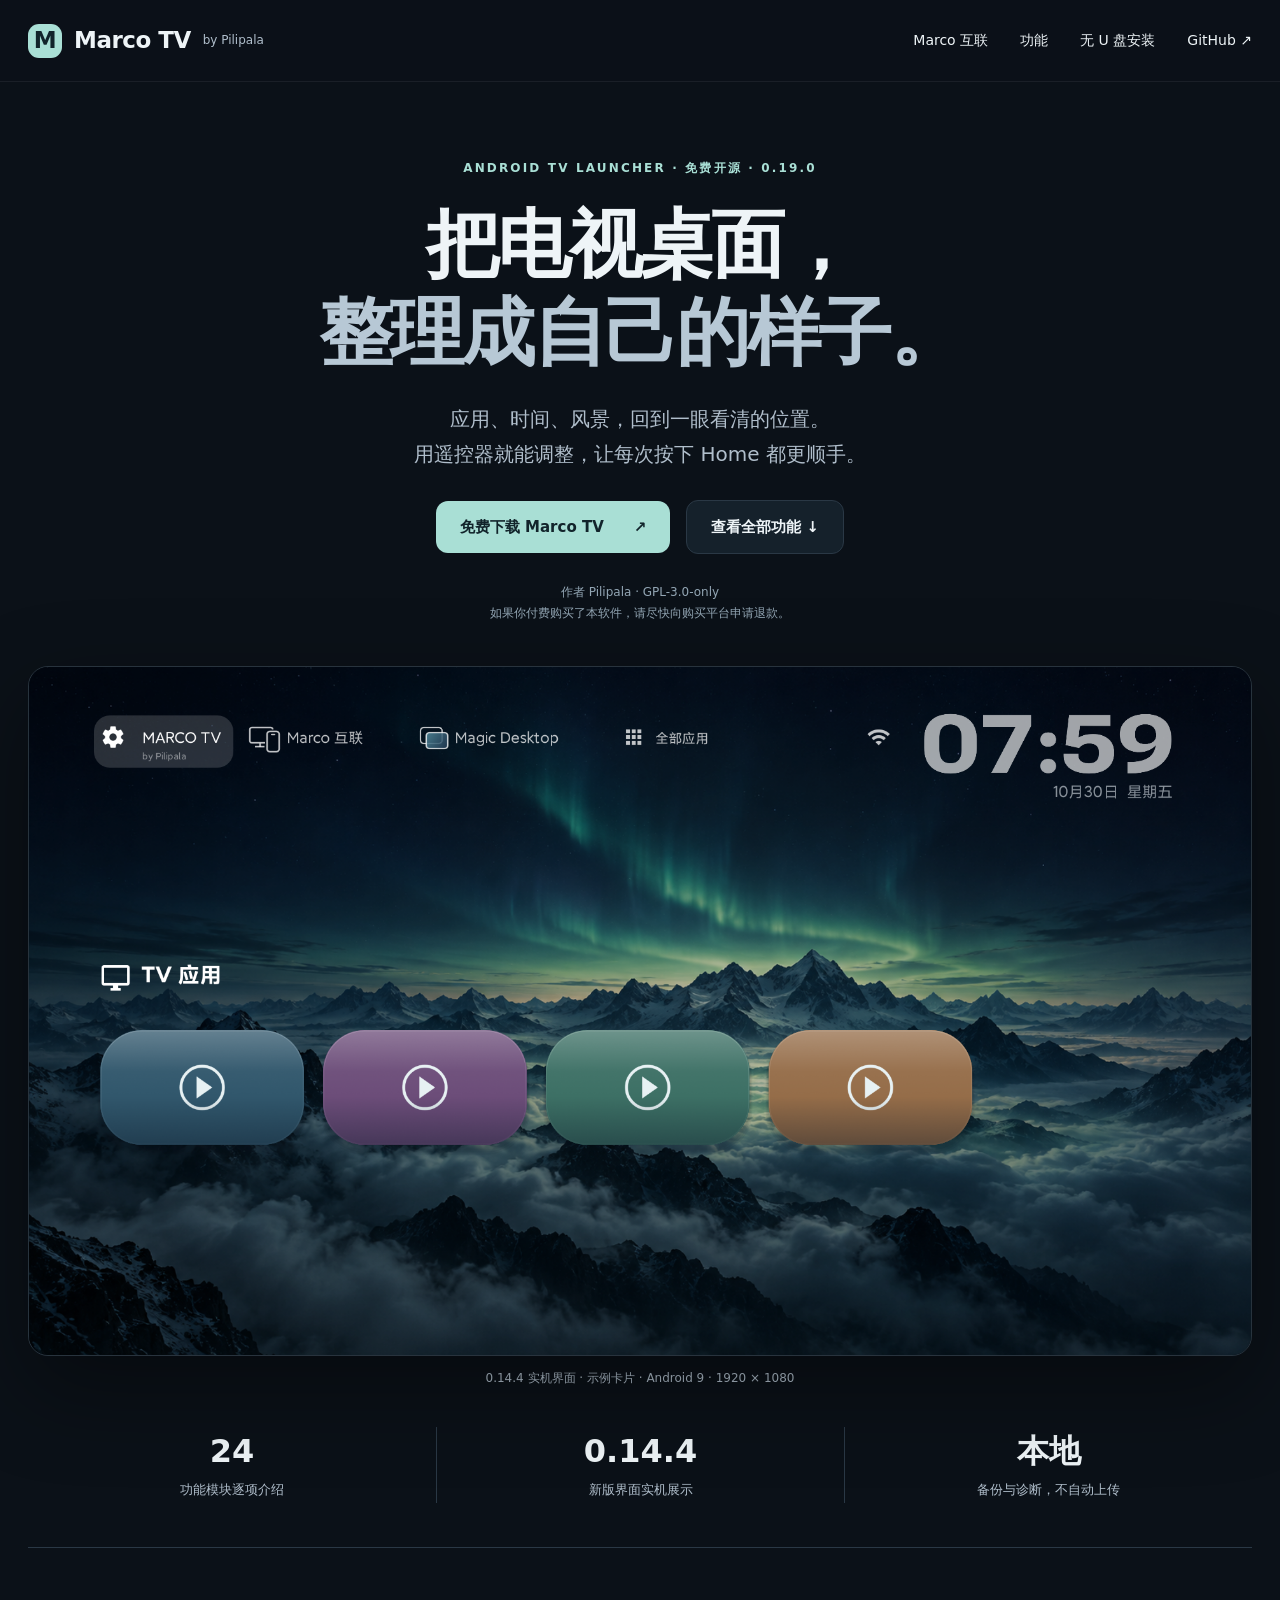
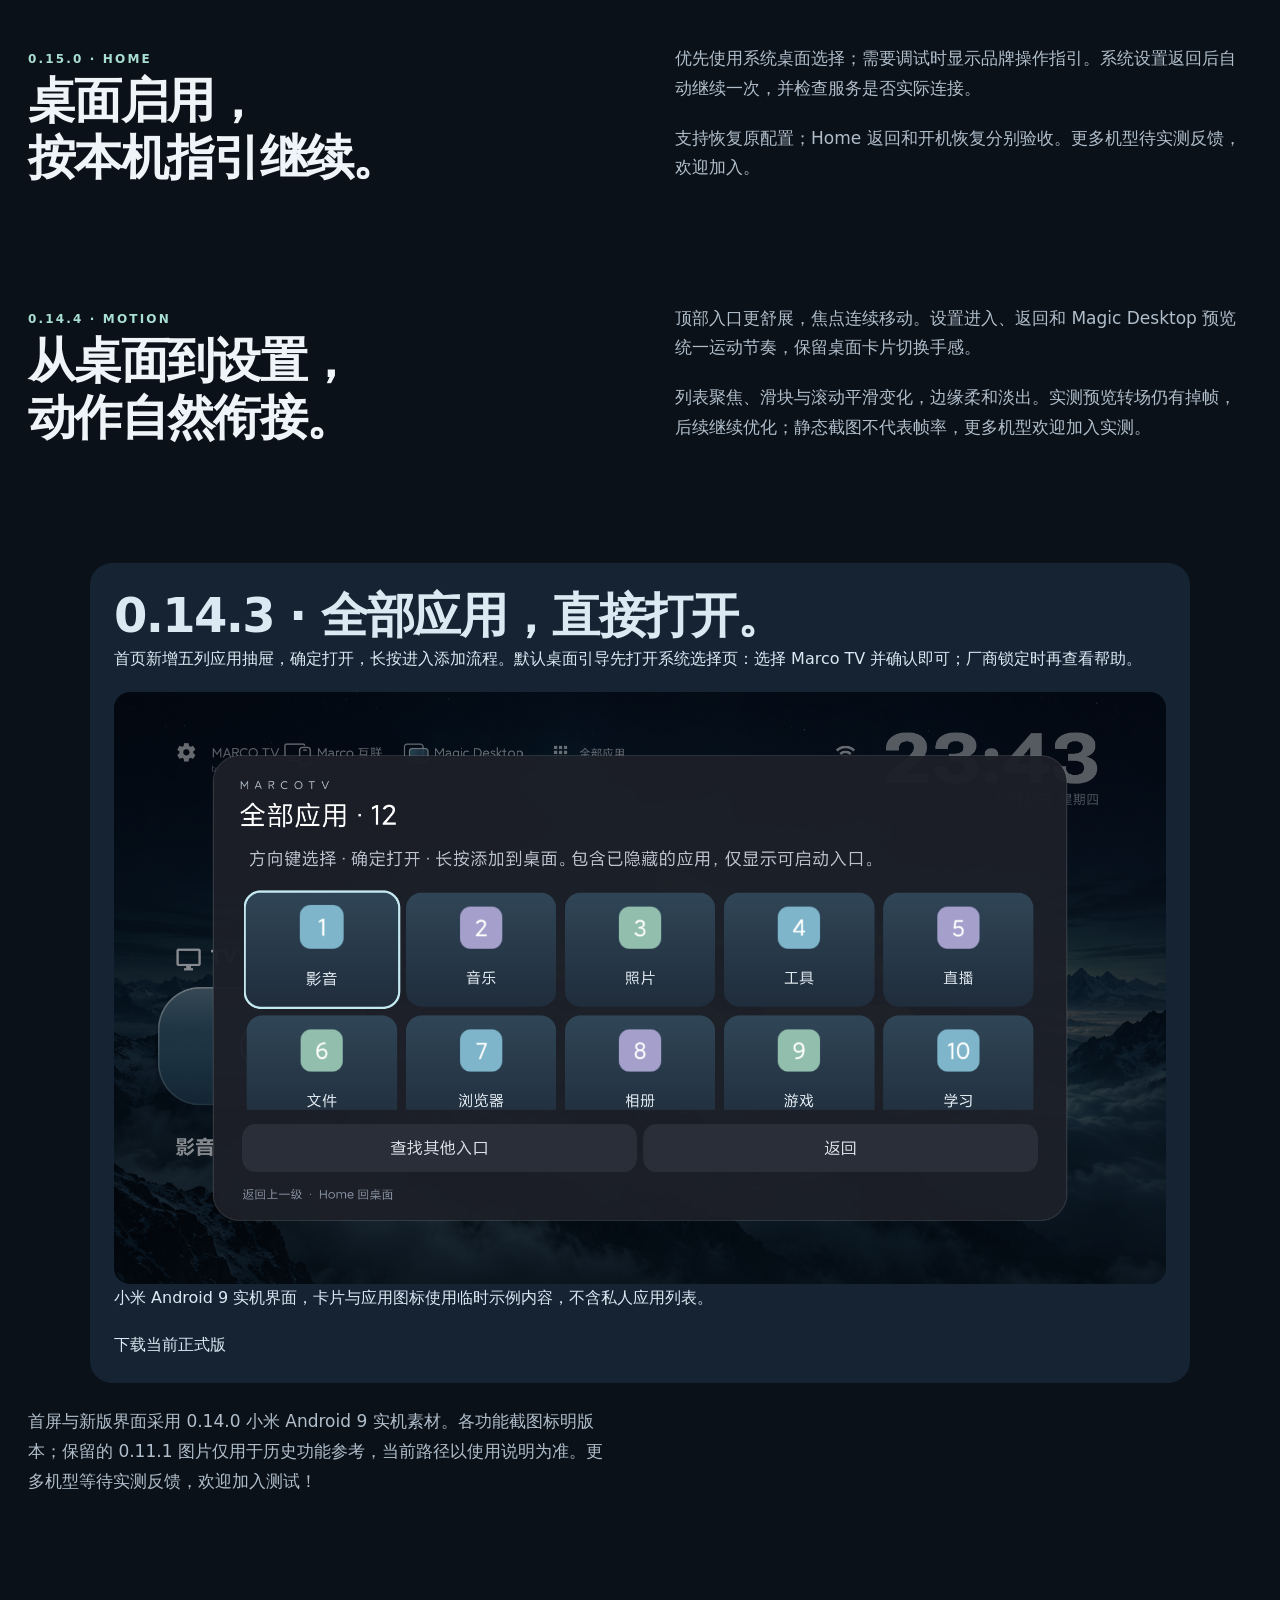
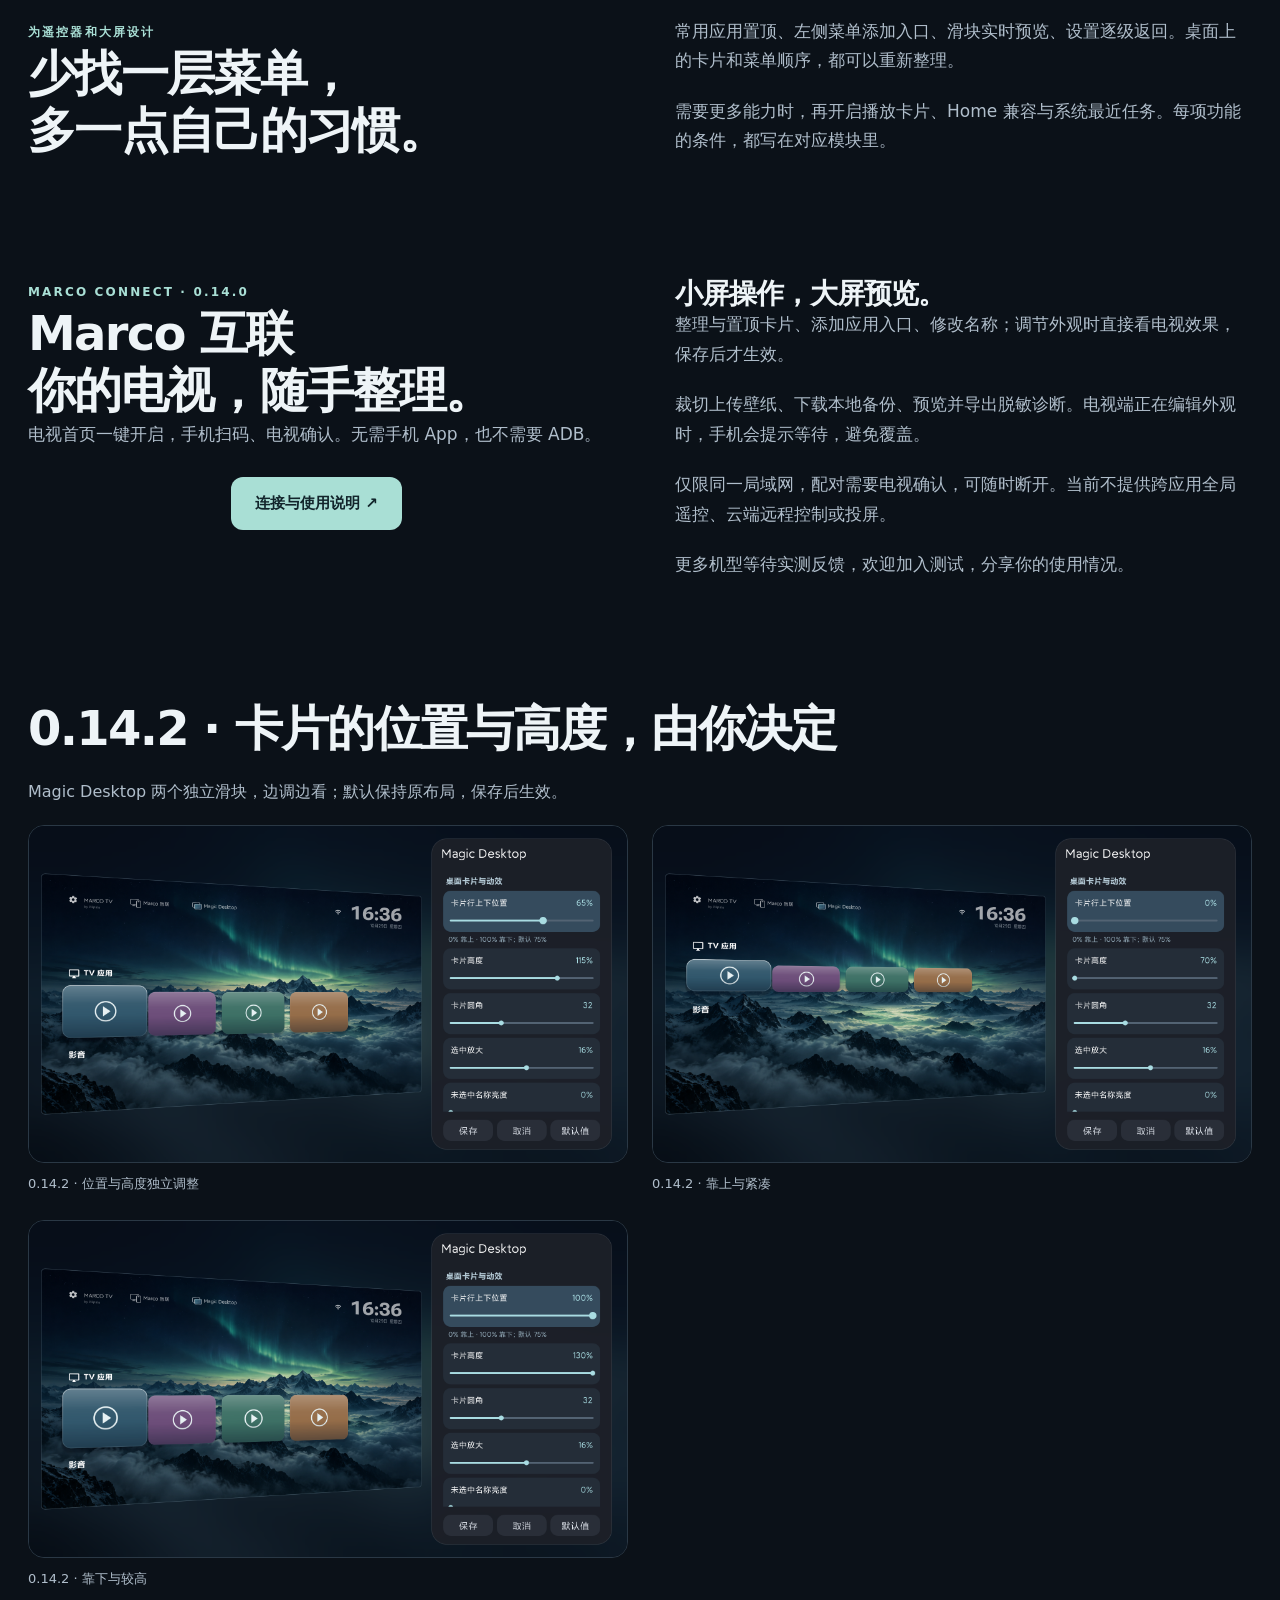
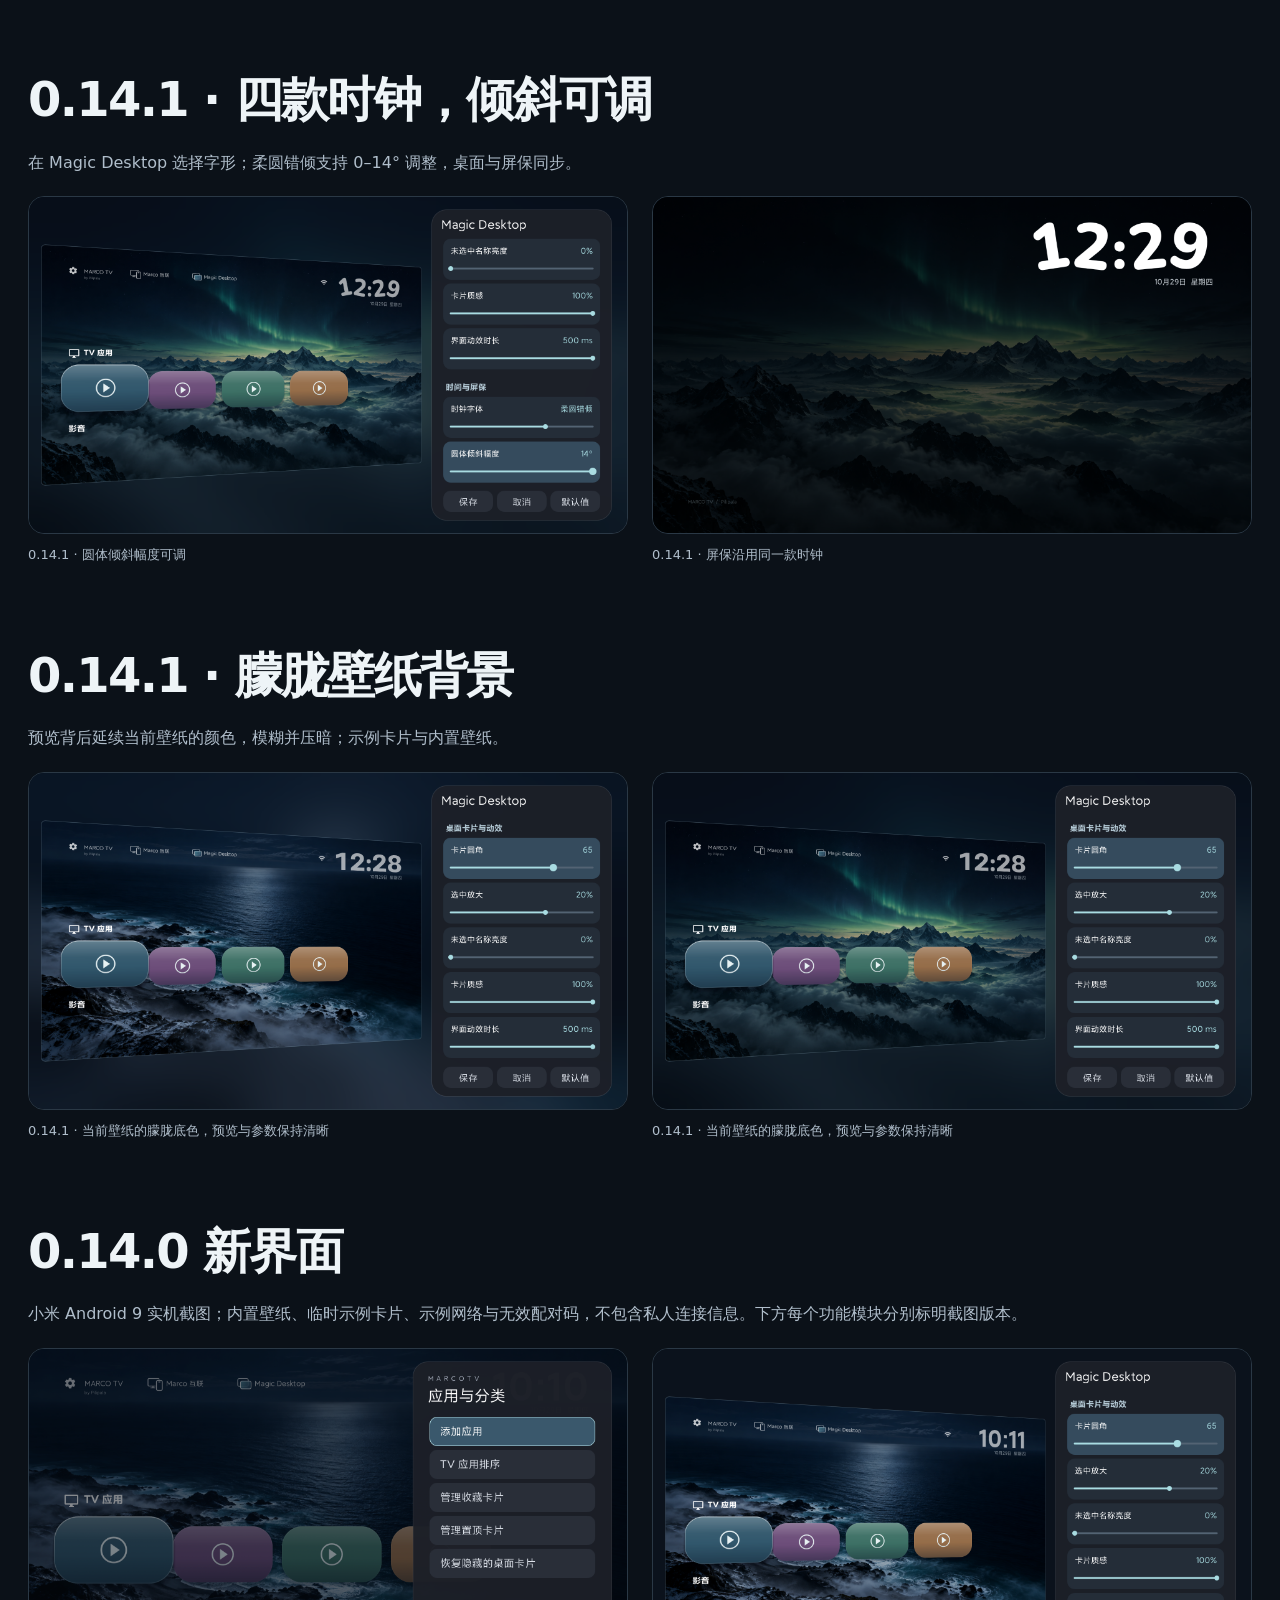
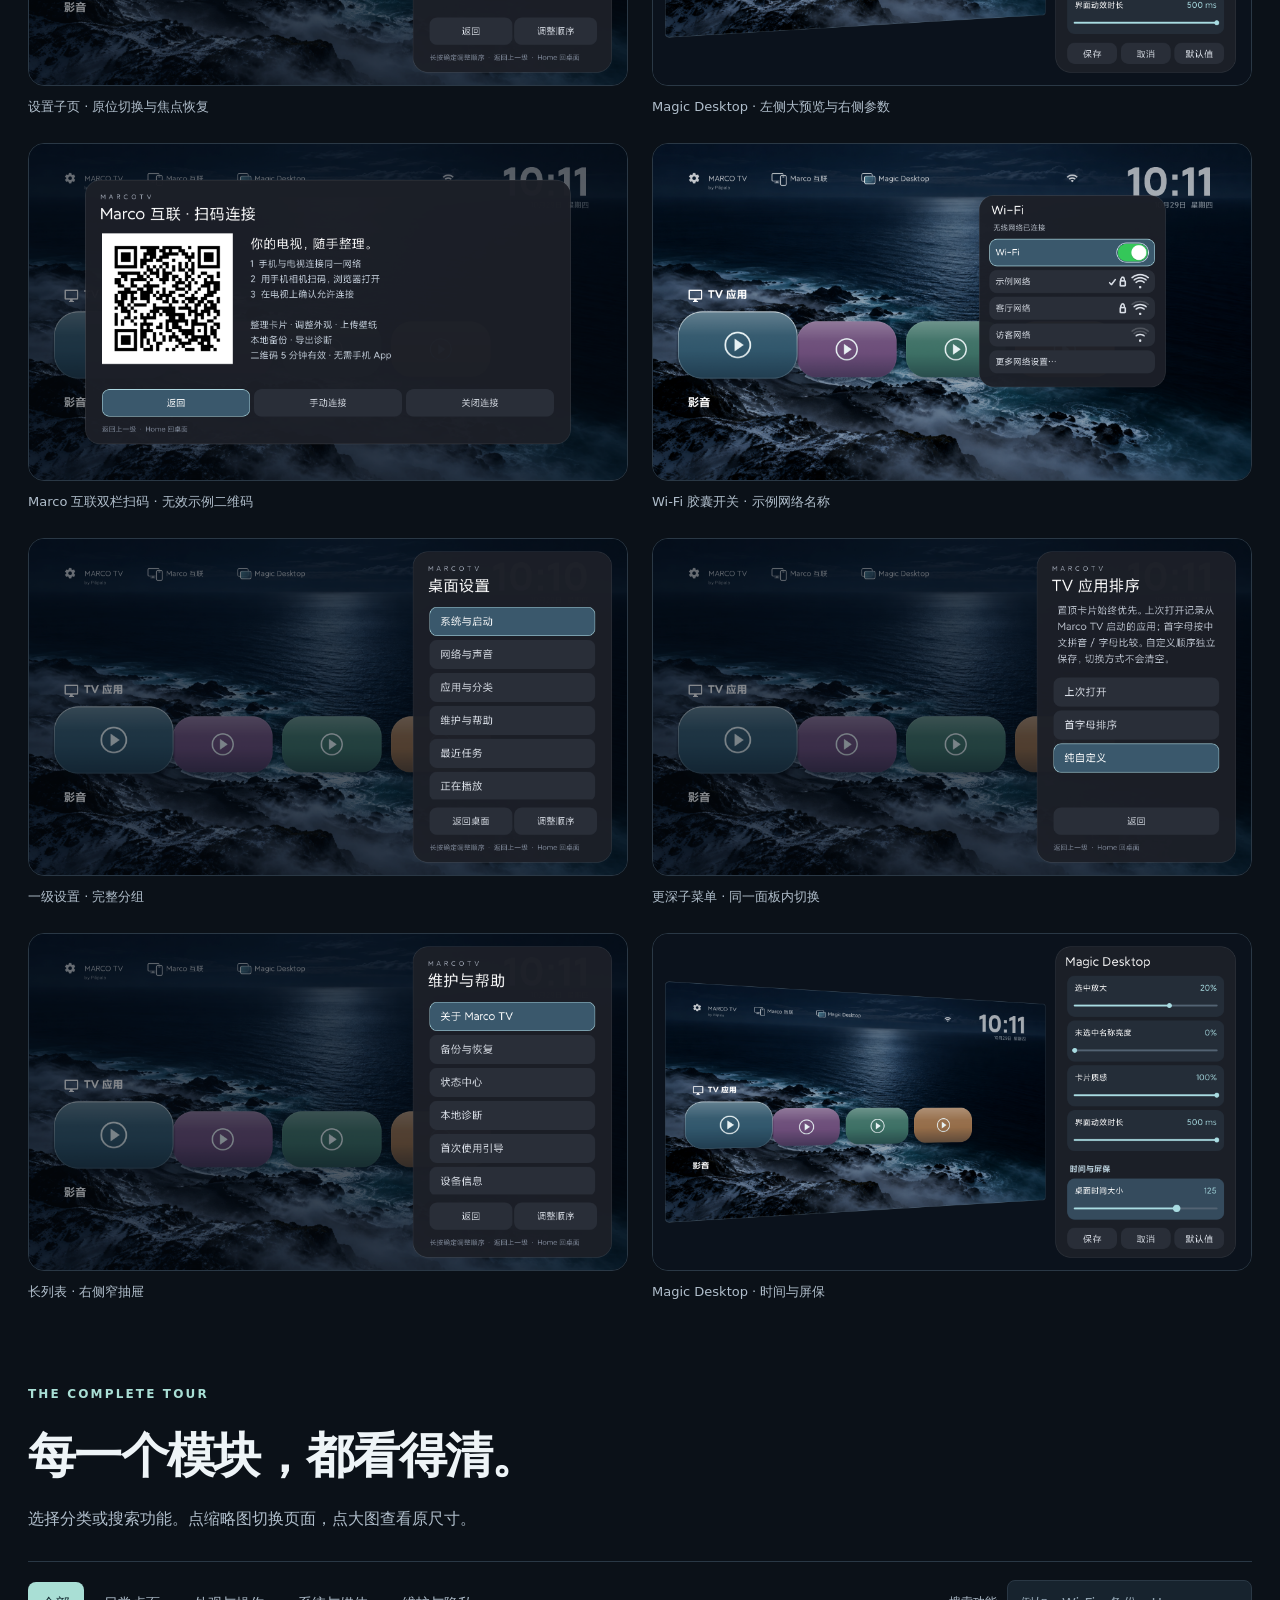
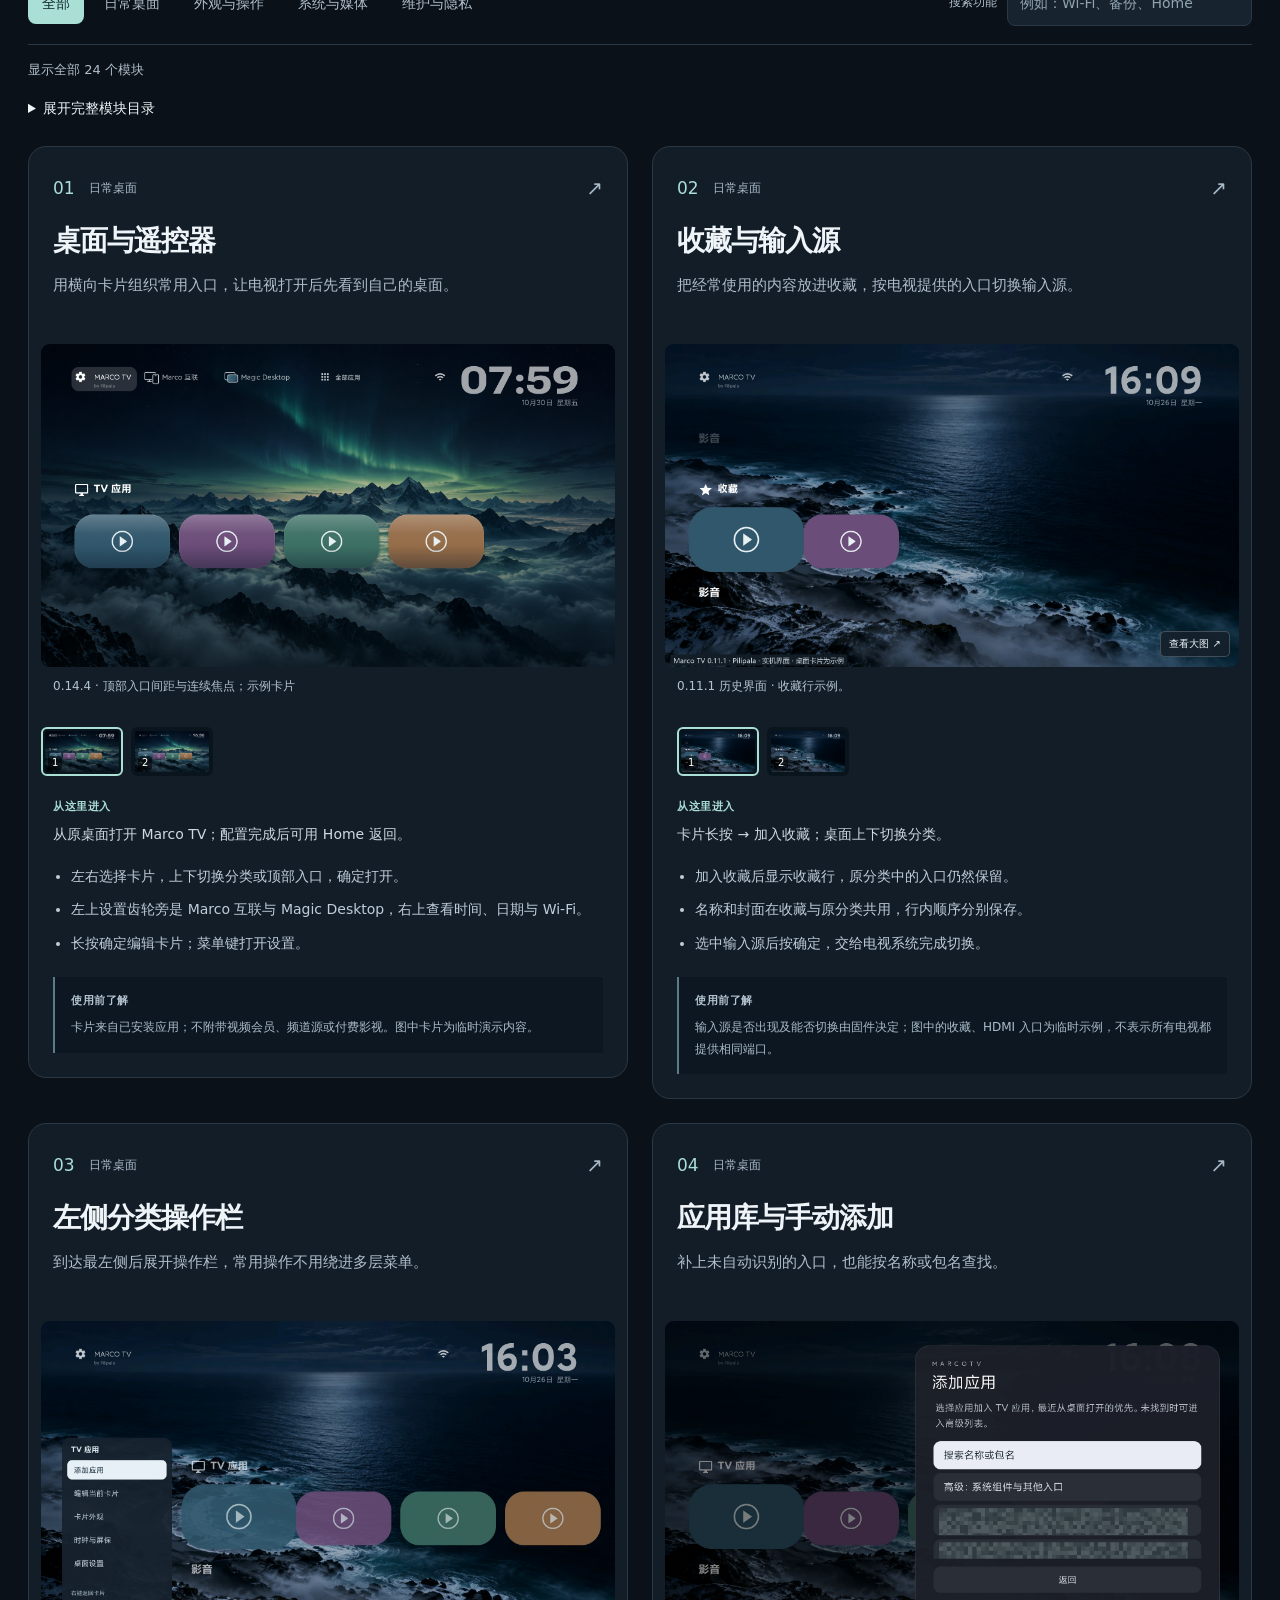
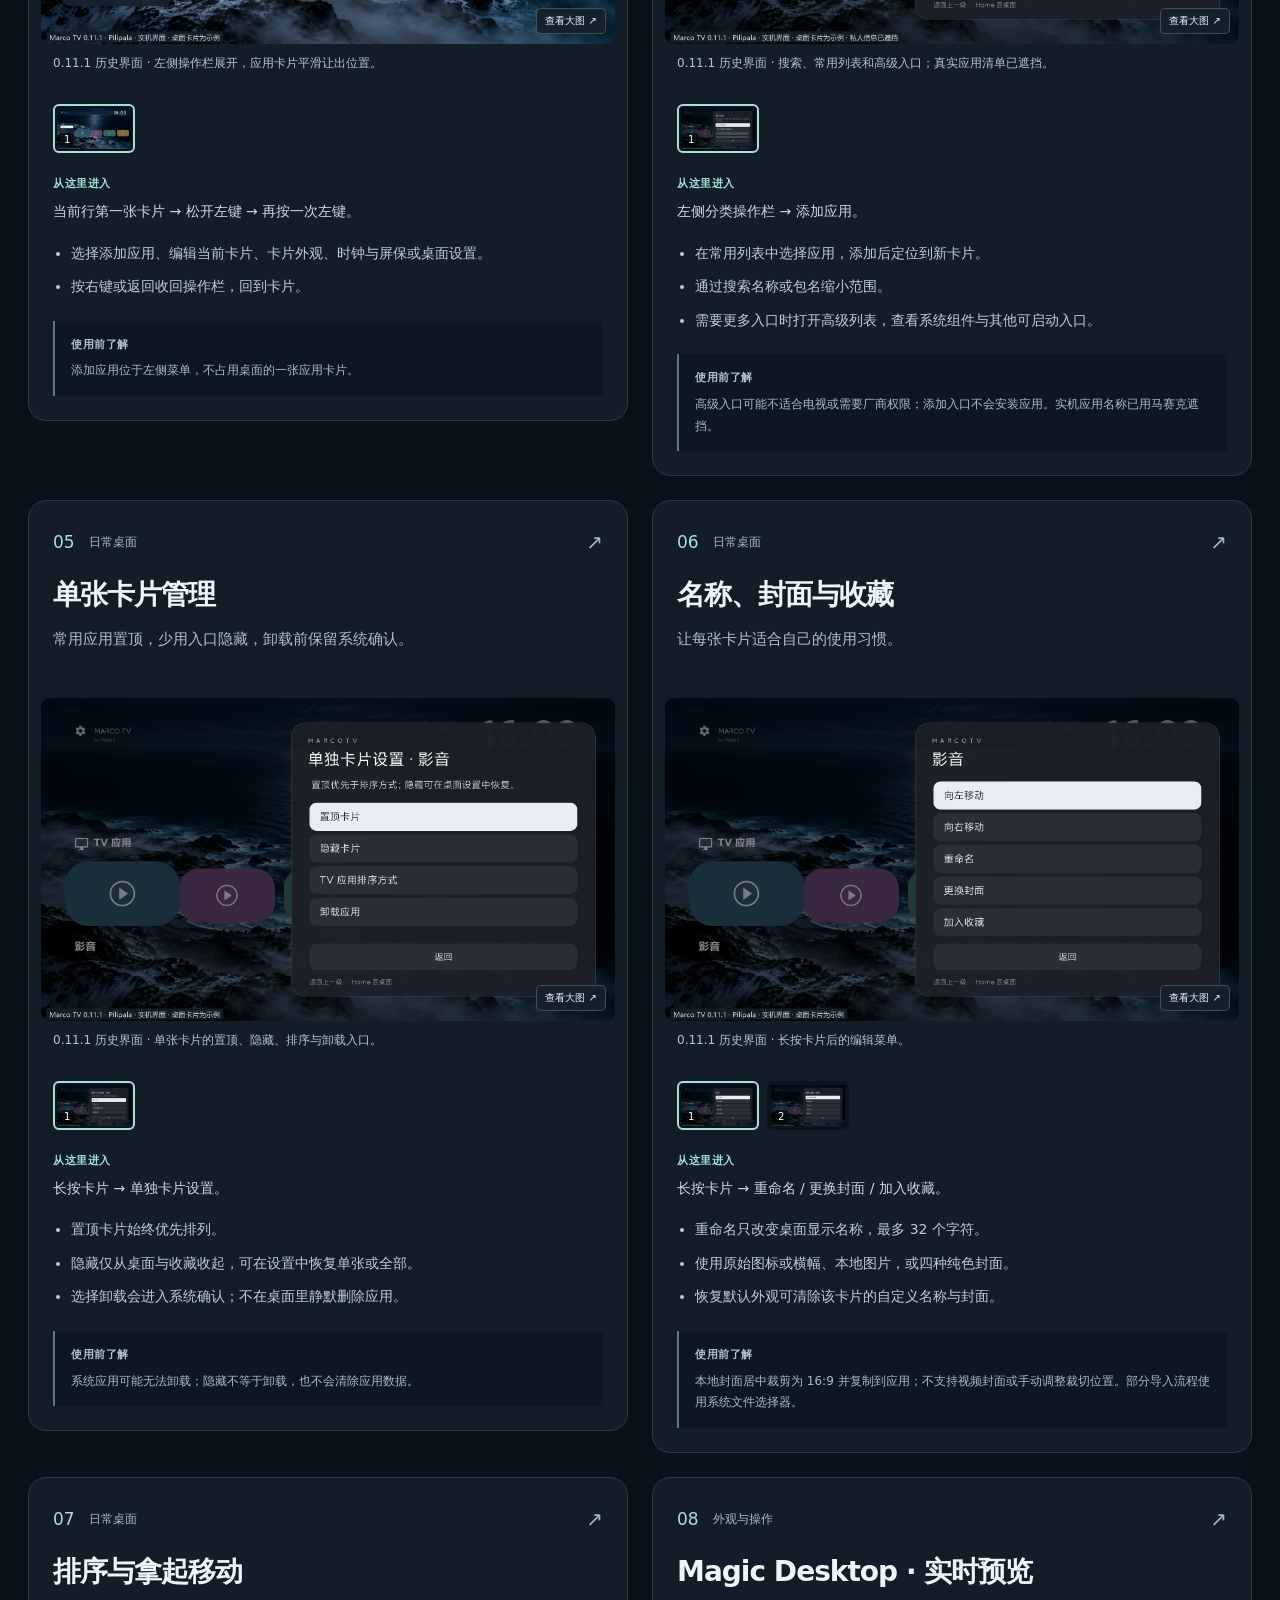
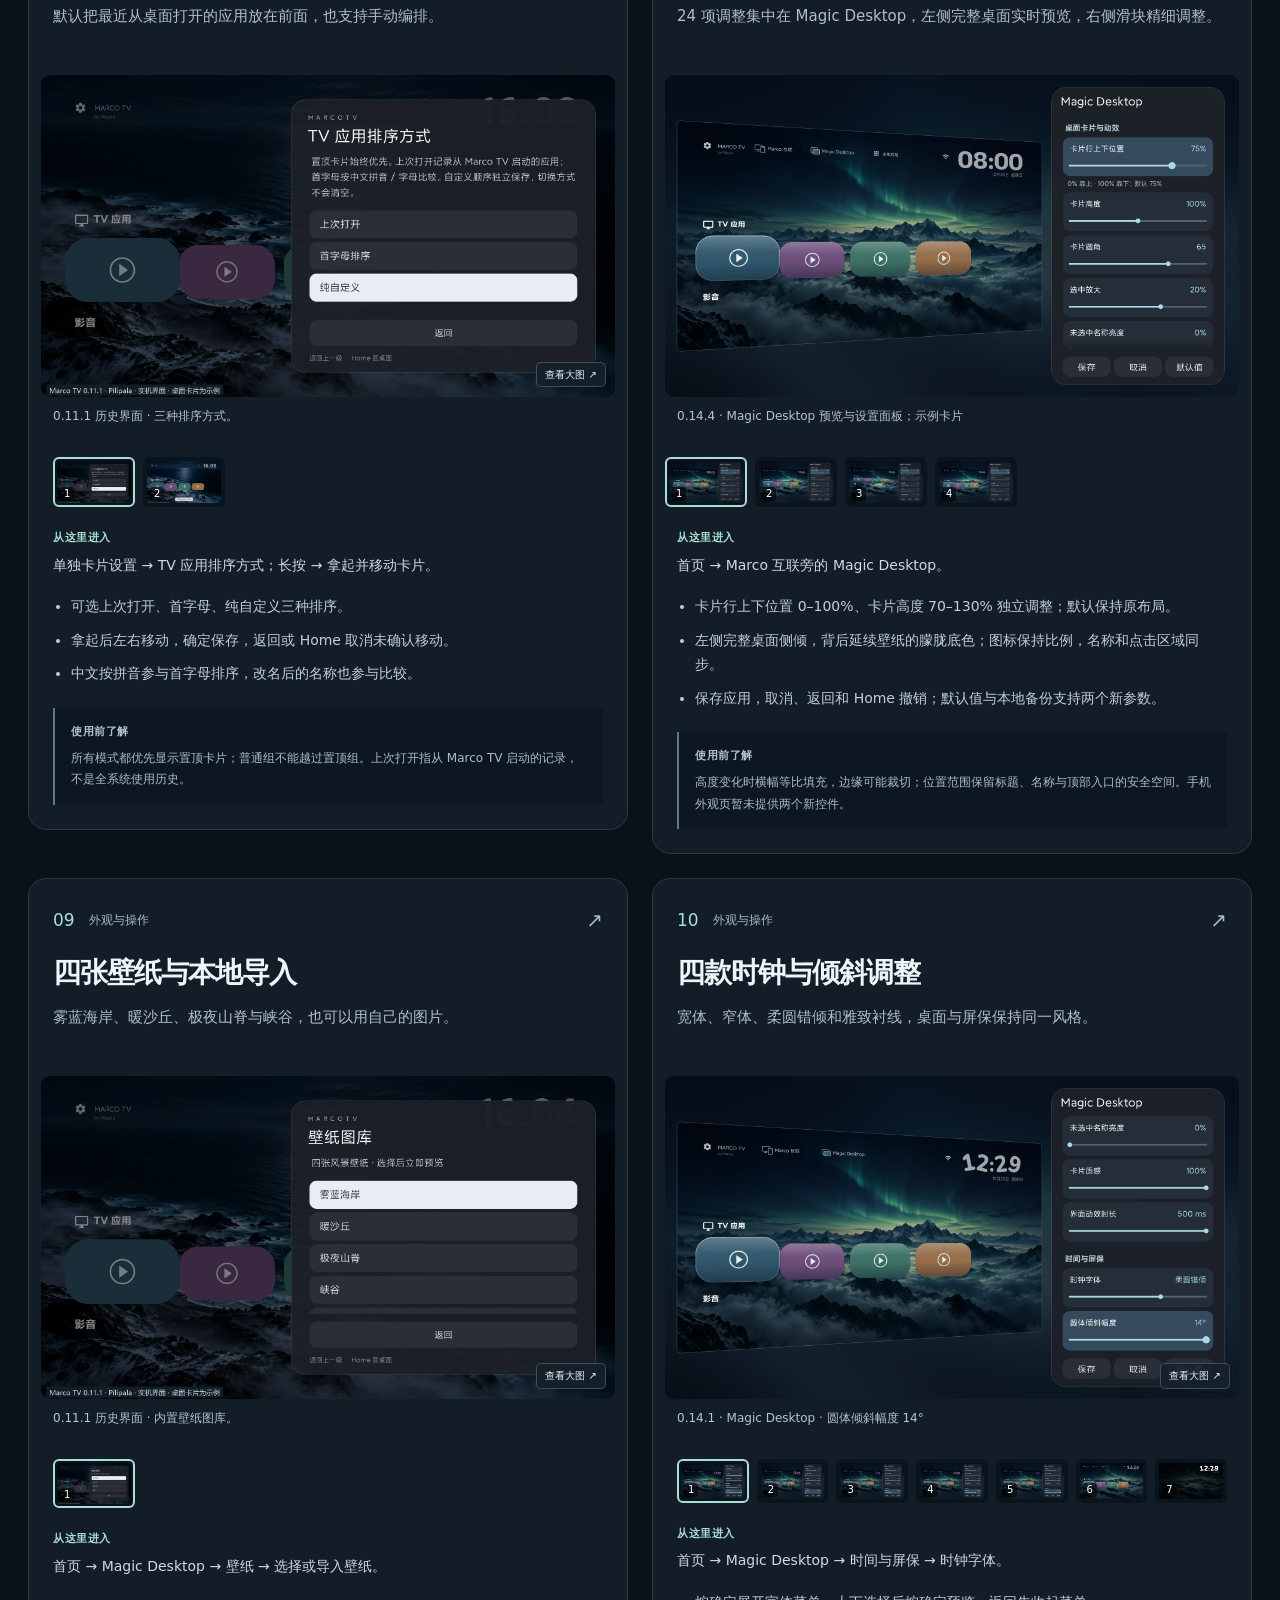
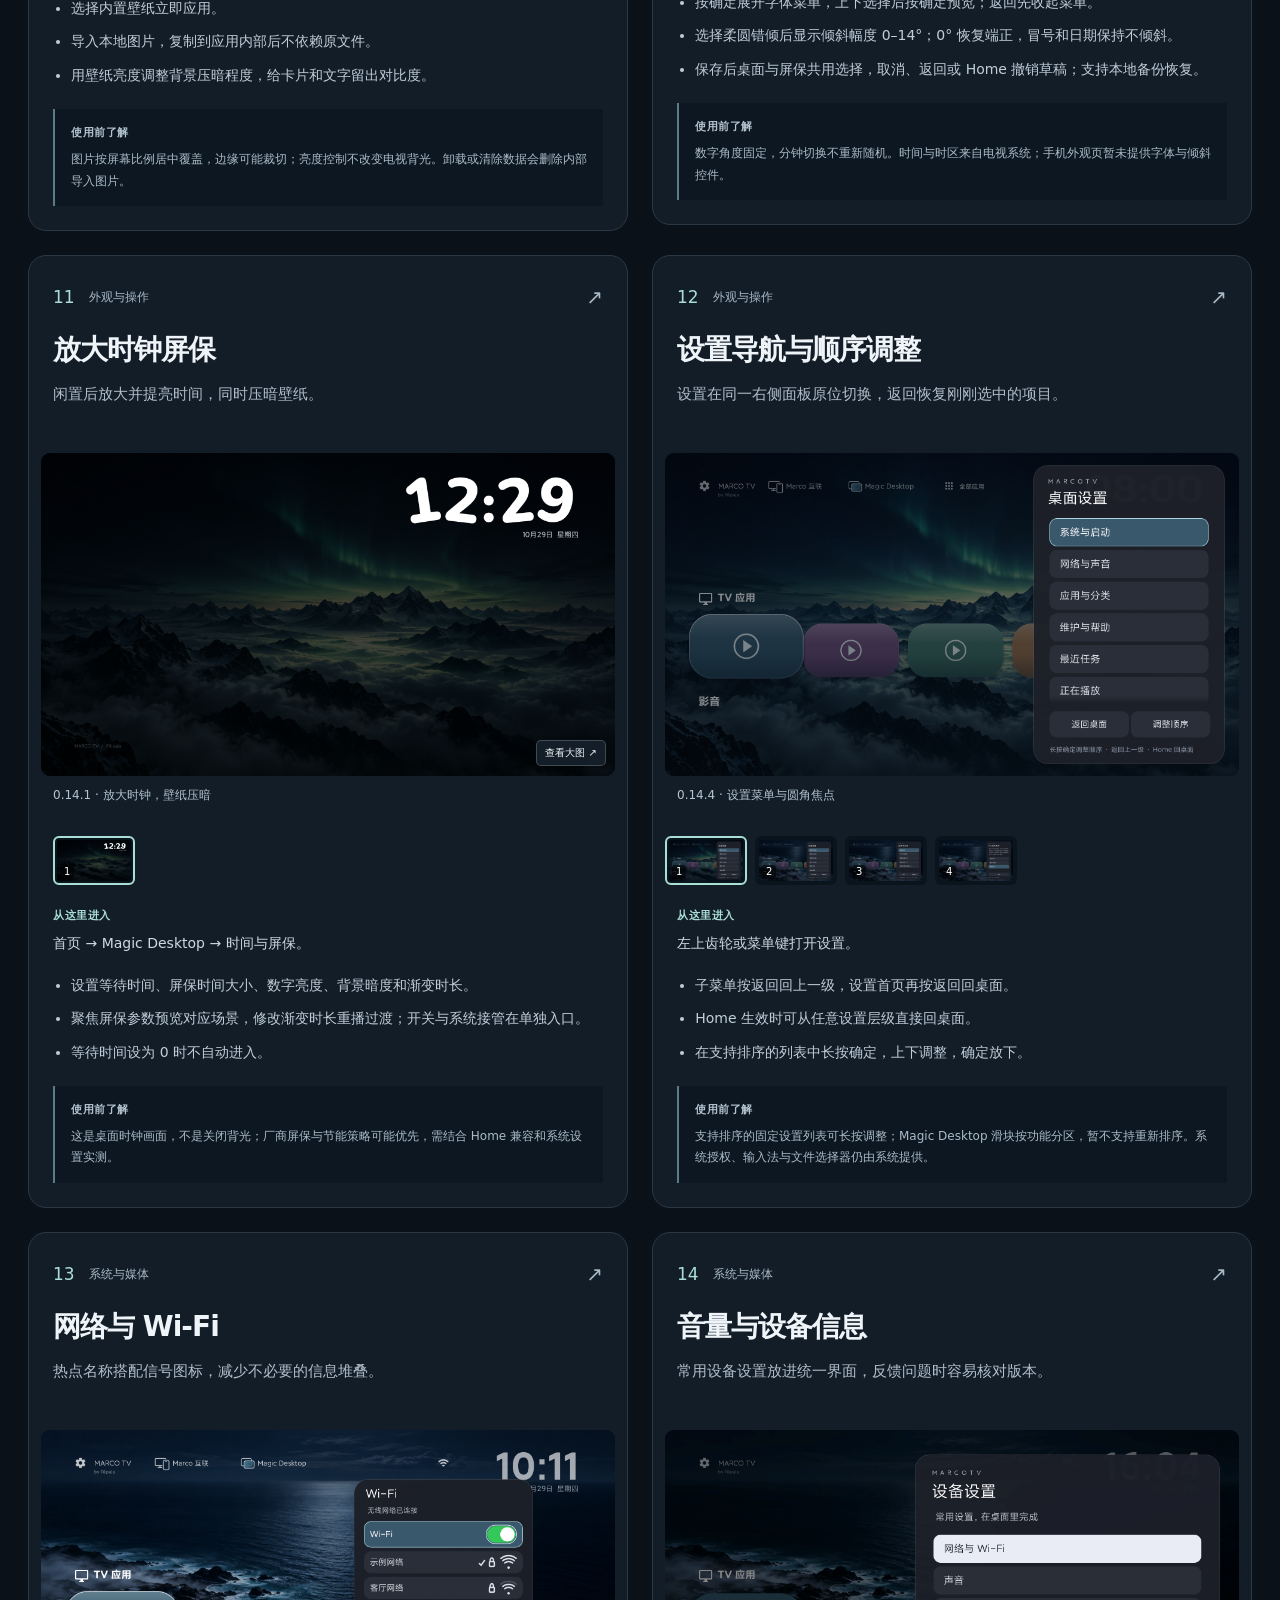
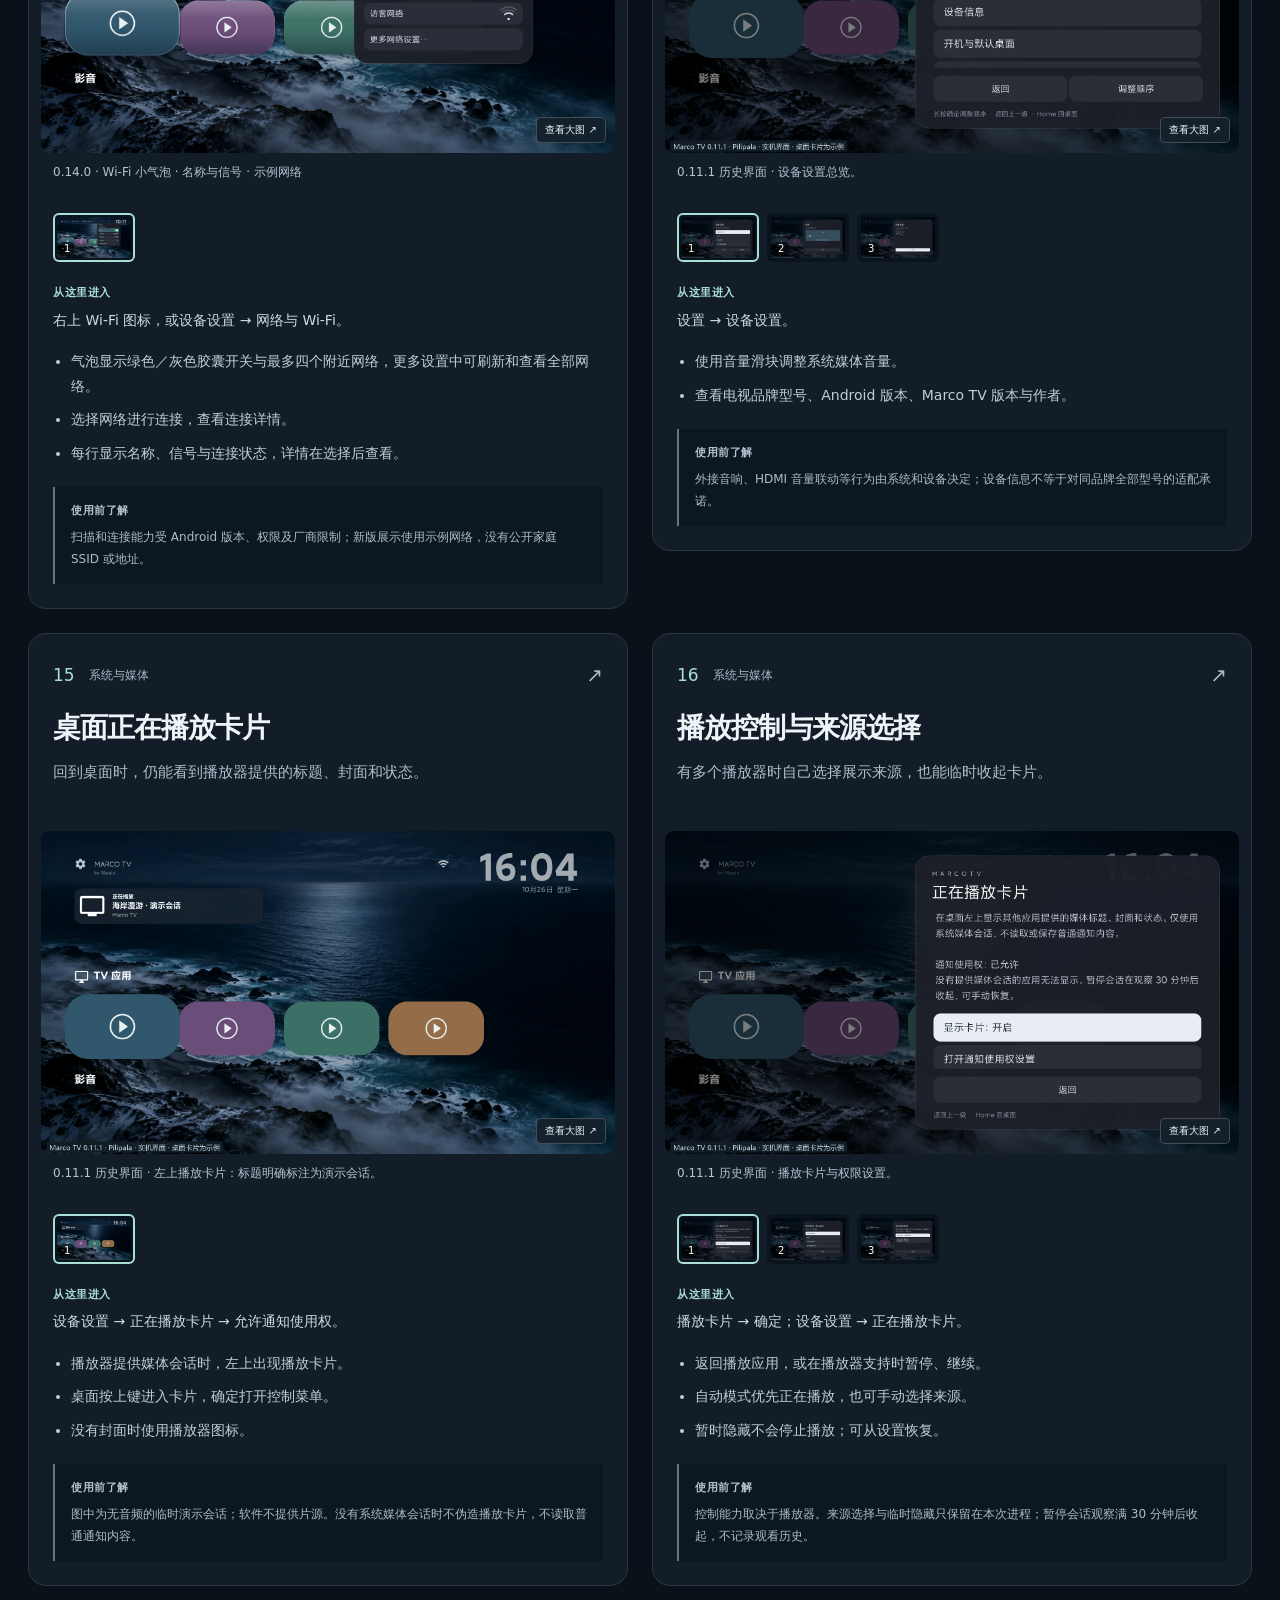
==== docs/showcase/index.html @ 1b0bd711 "Release Marco TV 0.19.0 Unify wallpaper management into Apple TV 3-column '我的壁纸' gallery with 10 SHA" ====
<!doctype html>
<!-- Copyright (C) 2026 Pilipala · SPDX-License-Identifier: GPL-3.0-only -->
<html lang="zh-CN"><head><meta charset="utf-8"><meta name="viewport" content="width=device-width,initial-scale=1"><meta name="description" content="Marco TV，Pilipala 开发的免费开源 Android 电视桌面。Marco 互联、新设置与实时预览，24 个功能模块和脱敏实机截图、安装与使用说明。"><meta name="color-scheme" content="dark"><title>Marco TV · 把电视桌面整理成自己的样子</title><link rel="stylesheet" href="style.css"><link rel="icon" href="data:image/svg+xml,%3Csvg xmlns='http://www.w3.org/2000/svg' viewBox='0 0 64 64'%3E%3Crect width='64' height='64' rx='18' fill='%239cd9cf'/%3E%3Cpath d='M16 44V20l16 16 16-16v24' fill='none' stroke='%2315232b' stroke-width='6'/%3E%3C/svg%3E"></head>
<body>

<a class="skip" href="#modules">跳到功能模块</a><header><a class="brand" href="#top"><span class="mark">M</span>Marco TV <small>by Pilipala</small></a><nav aria-label="主导航"><a href="#connect">Marco 互联</a><a href="#modules">功能</a><a href="../install/">无 U 盘安装</a><a href="https://github.com/Pilipala9919/MarcoTV">GitHub ↗</a></nav></header>
<main id="top"><section class="hero"><div class="eyebrow">ANDROID TV LAUNCHER · 免费开源 · 0.19.0</div><h1>把电视桌面，<br><span>整理成自己的样子。</span></h1><p class="lead">应用、时间、风景，回到一眼看清的位置。<br>用遥控器就能调整，让每次按下 Home 都更顺手。</p><div class="actions"><a class="primary" href="https://github.com/Pilipala9919/MarcoTV/releases/latest">免费下载 Marco TV <span>↗</span></a><a class="secondary" href="#modules">查看全部功能 ↓</a></div><p class="refund">作者 Pilipala · GPL-3.0-only<br>如果你付费购买了本软件，请尽快向购买平台申请退款。</p><figure class="hero-screen"><a class="zoom" href="assets/89-desktop-motion.png"><img src="assets/89-desktop-motion.png" width="1920" height="1080" alt="Marco TV 实机桌面，卡片为临时示例"></a><figcaption>0.14.4 实机界面 · 示例卡片 · Android 9 · 1920 × 1080</figcaption></figure><div class="facts"><div><strong>24</strong><span>功能模块逐项介绍</span></div><div><strong>0.14.4</strong><span>新版界面实机展示</span></div><div><strong>本地</strong><span>备份与诊断，不自动上传</span></div></div></section><section class="intro" id="home0150"><div><span class="eyebrow">0.15.0 · HOME</span><h2>桌面启用，<br>按本机指引继续。</h2></div><div><p>优先使用系统桌面选择；需要调试时显示品牌操作指引。系统设置返回后自动继续一次，并检查服务是否实际连接。</p><p>支持恢复原配置；Home 返回和开机恢复分别验收。更多机型待实测反馈，欢迎加入。</p></div></section><section class="intro" id="motion0144"><div><span class="eyebrow">0.14.4 · MOTION</span><h2>从桌面到设置，<br>动作自然衔接。</h2></div><div><p>顶部入口更舒展，焦点连续移动。设置进入、返回和 Magic Desktop 预览统一运动节奏，保留桌面卡片切换手感。</p><p>列表聚焦、滑块与滚动平滑变化，边缘柔和淡出。实测预览转场仍有掉帧，后续继续优化；静态截图不代表帧率，更多机型欢迎加入实测。</p></div></section><section style="max-width:1100px;margin:24px auto;padding:24px;color:#dbe9f2;background:#152333;border-radius:22px">
<h2>0.14.3 · 全部应用，直接打开。</h2><p>首页新增五列应用抽屉，确定打开，长按进入添加流程。默认桌面引导先打开系统选择页：选择 Marco TV 并确认即可；厂商锁定时再查看帮助。</p>
<img src="assets/87-all-apps-drawer.png" alt="全部应用抽屉，临时示例应用" style="width:100%;border-radius:16px"><p>小米 Android 9 实机界面，卡片与应用图标使用临时示例内容，不含私人应用列表。</p>
<a href="https://marcotv.wlj9919.top/MarcoTV-0.19.0.apk">下载当前正式版</a></section>
<section class="intro"><p>首屏与新版界面采用 0.14.0 小米 Android 9 实机素材。各功能截图标明版本；保留的 0.11.1 图片仅用于历史功能参考，当前路径以<a href="https://github.com/Pilipala9919/MarcoTV/blob/main/docs/使用说明.md">使用说明</a>为准。更多机型等待实测反馈，欢迎加入测试！</p></section>
<section class="intro"><div><span class="eyebrow">为遥控器和大屏设计</span><h2>少找一层菜单，<br>多一点自己的习惯。</h2></div><div><p>常用应用置顶、左侧菜单添加入口、滑块实时预览、设置逐级返回。桌面上的卡片和菜单顺序，都可以重新整理。</p><p>需要更多能力时，再开启播放卡片、Home 兼容与系统最近任务。每项功能的条件，都写在对应模块里。</p></div></section>
<section id="connect" class="intro"><div><span class="eyebrow">MARCO CONNECT · 0.14.0</span><h2>Marco 互联<br>你的电视，随手整理。</h2><p>电视首页一键开启，手机扫码、电视确认。无需手机 App，也不需要 ADB。</p><div class="actions"><a class="primary" href="https://github.com/Pilipala9919/MarcoTV/blob/main/docs/手机管理.md">连接与使用说明 ↗</a></div></div><div><h3>小屏操作，大屏预览。</h3><p>整理与置顶卡片、添加应用入口、修改名称；调节外观时直接看电视效果，保存后才生效。</p><p>裁切上传壁纸、下载本地备份、预览并导出脱敏诊断。电视端正在编辑外观时，手机会提示等待，避免覆盖。</p><p>仅限同一局域网，配对需要电视确认，可随时断开。当前不提供跨应用全局遥控、云端远程控制或投屏。</p><p>更多机型等待实测反馈，<a href="https://github.com/Pilipala9919/MarcoTV/issues">欢迎加入测试，分享你的使用情况</a>。</p></div></section>
<section class="release-gallery"><h2>0.14.2 · 卡片的位置与高度，由你决定</h2><p>Magic Desktop 两个独立滑块，边调边看；默认保持原布局，保存后生效。</p><div class="release-shots"><figure><a class="zoom" href="assets/82-magic-layout.png"><img loading="lazy" width="1920" height="1080" src="assets/82-magic-layout.png" alt="Magic Desktop 实机预览，示例卡片"></a><figcaption>0.14.2 · 位置与高度独立调整</figcaption></figure><figure><a class="zoom" href="assets/83-cards-high-compact.png"><img loading="lazy" width="1920" height="1080" src="assets/83-cards-high-compact.png" alt="Magic Desktop 实机预览，示例卡片"></a><figcaption>0.14.2 · 靠上与紧凑</figcaption></figure><figure><a class="zoom" href="assets/84-cards-low-tall.png"><img loading="lazy" width="1920" height="1080" src="assets/84-cards-low-tall.png" alt="Magic Desktop 实机预览，示例卡片"></a><figcaption>0.14.2 · 靠下与较高</figcaption></figure></div></section>
<section class="release-gallery"><h2>0.14.1 · 四款时钟，倾斜可调</h2><p>在 Magic Desktop 选择字形；柔圆错倾支持 0–14° 调整，桌面与屏保同步。</p><div class="release-shots"><figure><a class="zoom" href="assets/79-round-tilt-max.png"><img loading="lazy" width="1920" height="1080" src="assets/79-round-tilt-max.png" alt="圆体倾斜幅度可调"></a><figcaption>0.14.1 · 圆体倾斜幅度可调</figcaption></figure><figure><a class="zoom" href="assets/81-round-screensaver.png"><img loading="lazy" width="1920" height="1080" src="assets/81-round-screensaver.png" alt="屏保沿用同一款时钟"></a><figcaption>0.14.1 · 屏保沿用同一款时钟</figcaption></figure></div></section>
<section class="release-gallery"><h2>0.14.1 · 朦胧壁纸背景</h2><p>预览背后延续当前壁纸的颜色，模糊并压暗；示例卡片与内置壁纸。</p><div class="release-shots"><figure><a class="zoom" href="assets/71-preview-coast-blur.png"><img loading="lazy" width="1920" height="1080" src="assets/71-preview-coast-blur.png" alt="0.14.1 · 当前壁纸的朦胧底色，预览与参数保持清晰"></a><figcaption>0.14.1 · 当前壁纸的朦胧底色，预览与参数保持清晰</figcaption></figure><figure><a class="zoom" href="assets/72-preview-aurora-blur.png"><img loading="lazy" width="1920" height="1080" src="assets/72-preview-aurora-blur.png" alt="0.14.1 · 当前壁纸的朦胧底色，预览与参数保持清晰"></a><figcaption>0.14.1 · 当前壁纸的朦胧底色，预览与参数保持清晰</figcaption></figure></div></section>
<section class="release-gallery"><h2>0.14.0 新界面</h2><p>小米 Android 9 实机截图；内置壁纸、临时示例卡片、示例网络与无效配对码，不包含私人连接信息。下方每个功能模块分别标明截图版本。</p><div class="release-shots"><figure><a class="zoom" href="assets/63-settings-navigation.png"><img loading="lazy" width="1920" height="1080" src="assets/63-settings-navigation.png" alt="设置子页 · 原位切换与焦点恢复"></a><figcaption>设置子页 · 原位切换与焦点恢复</figcaption></figure><figure><a class="zoom" href="assets/68-magic-desktop.png"><img loading="lazy" width="1920" height="1080" src="assets/68-magic-desktop.png" alt="Magic Desktop · 左侧大预览与右侧参数"></a><figcaption>Magic Desktop · 左侧大预览与右侧参数</figcaption></figure><figure><a class="zoom" href="assets/69-connect.png"><img loading="lazy" width="1920" height="1080" src="assets/69-connect.png" alt="Marco 互联双栏扫码 · 无效示例二维码"></a><figcaption>Marco 互联双栏扫码 · 无效示例二维码</figcaption></figure><figure><a class="zoom" href="assets/66-wifi-switch.png"><img loading="lazy" width="1920" height="1080" src="assets/66-wifi-switch.png" alt="Wi-Fi 胶囊开关 · 示例网络名称"></a><figcaption>Wi-Fi 胶囊开关 · 示例网络名称</figcaption></figure><figure><a class="zoom" href="assets/62-settings-root.png"><img loading="lazy" width="1920" height="1080" src="assets/62-settings-root.png" alt="一级设置 · 完整分组"></a><figcaption>一级设置 · 完整分组</figcaption></figure><figure><a class="zoom" href="assets/64-settings-deeper.png"><img loading="lazy" width="1920" height="1080" src="assets/64-settings-deeper.png" alt="更深子菜单 · 同一面板内切换"></a><figcaption>更深子菜单 · 同一面板内切换</figcaption></figure><figure><a class="zoom" href="assets/65-settings-maintenance.png"><img loading="lazy" width="1920" height="1080" src="assets/65-settings-maintenance.png" alt="长列表 · 右侧窄抽屉"></a><figcaption>长列表 · 右侧窄抽屉</figcaption></figure><figure><a class="zoom" href="assets/70-clock-preview.png"><img loading="lazy" width="1920" height="1080" src="assets/70-clock-preview.png" alt="Magic Desktop 时间与屏保参数"></a><figcaption>Magic Desktop · 时间与屏保</figcaption></figure></div></section>
<section id="modules"><div class="section-heading"><div class="eyebrow">THE COMPLETE TOUR</div><h2>每一个模块，都看得清。</h2><p>选择分类或搜索功能。点缩略图切换页面，点大图查看原尺寸。</p></div><div class="toolbar"><div class="filters" role="group" aria-label="筛选功能"><button type="button" data-filter="全部" aria-pressed="true">全部</button><button type="button" data-filter="日常桌面" aria-pressed="false">日常桌面</button><button type="button" data-filter="外观与操作" aria-pressed="false">外观与操作</button><button type="button" data-filter="系统与媒体" aria-pressed="false">系统与媒体</button><button type="button" data-filter="维护与隐私" aria-pressed="false">维护与隐私</button></div><label class="search"><span>搜索功能</span><input type="search" id="search" placeholder="例如：Wi-Fi、备份、Home" autocomplete="off"></label></div><p class="result" id="result" role="status">显示全部 24 个模块</p><details class="catalog"><summary>展开完整模块目录</summary><nav><a href="#desktop">1 · 桌面与遥控器</a><a href="#rows">2 · 收藏与输入源</a><a href="#drawer">3 · 左侧分类操作栏</a><a href="#library">4 · 应用库与手动添加</a><a href="#card-settings">5 · 单张卡片管理</a><a href="#card-art">6 · 名称、封面与收藏</a><a href="#sorting">7 · 排序与拿起移动</a><a href="#appearance">8 · Magic Desktop · 实时预览</a><a href="#wallpapers">9 · 四张壁纸与本地导入</a><a href="#clock">10 · 四款时钟与倾斜调整</a><a href="#screensaver">11 · 放大时钟屏保</a><a href="#menus">12 · 设置导航与顺序调整</a><a href="#wifi">13 · 网络与 Wi-Fi</a><a href="#device">14 · 音量与设备信息</a><a href="#now-playing">15 · 桌面正在播放卡片</a><a href="#media-control">16 · 播放控制与来源选择</a><a href="#recents">17 · 系统最近任务</a><a href="#recents-style">18 · 最近任务外观与交互</a><a href="#startup">19 · 默认桌面、Home 与开机恢复</a><a href="#guide">20 · 首次启动引导</a><a href="#status">21 · 统一状态检查</a><a href="#backup">22 · 本地备份与恢复</a><a href="#diagnostics">23 · 本地诊断与异常线索</a><a href="#opensource">24 · Pilipala · 免费开源</a></nav></details><div class="grid"><article id="desktop" class="module" data-group="日常桌面"><div class="module-top"><span class="number">01</span><span>日常桌面</span><a href="#desktop" aria-label="定位桌面与遥控器">↗</a></div><h3>桌面与遥控器</h3><p class="summary">用横向卡片组织常用入口，让电视打开后先看到自己的桌面。</p><figure><a class="zoom" href="assets/89-desktop-motion.png"><img class="main-shot" src="assets/89-desktop-motion.png" alt="0.14.4 · 顶部入口间距与连续焦点；示例卡片" width="1920" height="1080" loading="lazy"></a><figcaption>0.14.4 · 顶部入口间距与连续焦点；示例卡片</figcaption><div class="thumbs"><button class="thumb" type="button" data-src="assets/89-desktop-motion.png" data-caption="0.14.4 · 顶部入口间距与连续焦点；示例卡片" aria-label="查看：0.14.4 · 顶部入口间距与连续焦点；示例卡片" aria-pressed="true"><img src="assets/89-desktop-motion.png" alt="" loading="lazy" width="1920" height="1080"><span>1</span></button><button class="thumb" type="button" data-src="assets/85-desktop.png" data-caption="0.14.2 · 默认桌面布局保持原样，示例卡片" aria-label="查看：0.14.2 · 默认桌面布局保持原样，示例卡片" aria-pressed="false"><img src="assets/85-desktop.png" alt="" loading="lazy" width="1920" height="1080"><span>2</span></button></div></figure><p class="entry"><b>从这里进入</b>从原桌面打开 Marco TV；配置完成后可用 Home 返回。</p><ul><li>左右选择卡片，上下切换分类或顶部入口，确定打开。</li><li>左上设置齿轮旁是 Marco 互联与 Magic Desktop，右上查看时间、日期与 Wi-Fi。</li><li>长按确定编辑卡片；菜单键打开设置。</li></ul><p class="condition"><b>使用前了解</b>卡片来自已安装应用；不附带视频会员、频道源或付费影视。图中卡片为临时演示内容。</p></article><article id="rows" class="module" data-group="日常桌面"><div class="module-top"><span class="number">02</span><span>日常桌面</span><a href="#rows" aria-label="定位收藏与输入源">↗</a></div><h3>收藏与输入源</h3><p class="summary">把经常使用的内容放进收藏，按电视提供的入口切换输入源。</p><figure><a class="zoom" href="assets/37-favorites.webp"><img class="main-shot" src="assets/37-favorites.webp" alt="0.11.1 历史界面 · 收藏行示例。" loading="lazy" width="1920" height="1080"><span class="zoom-label">查看大图 ↗</span></a><figcaption>0.11.1 历史界面 · 收藏行示例。</figcaption></figure><div class="thumbs"><button class="thumb" type="button" data-src="assets/37-favorites.webp" data-caption="0.11.1 历史界面 · 收藏行示例。" aria-label="查看：0.11.1 历史界面 · 收藏行示例。" aria-pressed="true"><img src="assets/37-favorites.webp" alt="" loading="lazy" width="1920" height="1080"><span>1</span></button><button class="thumb" type="button" data-src="assets/38-inputs.webp" data-caption="0.11.1 历史界面 · 输入源行示例。" aria-label="查看：0.11.1 历史界面 · 输入源行示例。" aria-pressed="false"><img src="assets/38-inputs.webp" alt="" loading="lazy" width="1920" height="1080"><span>2</span></button></div><p class="entry"><b>从这里进入</b>卡片长按 → 加入收藏；桌面上下切换分类。</p><ul><li>加入收藏后显示收藏行，原分类中的入口仍然保留。</li><li>名称和封面在收藏与原分类共用，行内顺序分别保存。</li><li>选中输入源后按确定，交给电视系统完成切换。</li></ul><p class="condition"><b>使用前了解</b>输入源是否出现及能否切换由固件决定；图中的收藏、HDMI 入口为临时示例，不表示所有电视都提供相同端口。</p></article><article id="drawer" class="module" data-group="日常桌面"><div class="module-top"><span class="number">03</span><span>日常桌面</span><a href="#drawer" aria-label="定位左侧分类操作栏">↗</a></div><h3>左侧分类操作栏</h3><p class="summary">到达最左侧后展开操作栏，常用操作不用绕进多层菜单。</p><figure><a class="zoom" href="assets/02-drawer.webp"><img class="main-shot" src="assets/02-drawer.webp" alt="0.11.1 历史界面 · 左侧操作栏展开，应用卡片平滑让出位置。" loading="lazy" width="1920" height="1080"><span class="zoom-label">查看大图 ↗</span></a><figcaption>0.11.1 历史界面 · 左侧操作栏展开，应用卡片平滑让出位置。</figcaption></figure><div class="thumbs"><button class="thumb" type="button" data-src="assets/02-drawer.webp" data-caption="0.11.1 历史界面 · 左侧操作栏展开，应用卡片平滑让出位置。" aria-label="查看：0.11.1 历史界面 · 左侧操作栏展开，应用卡片平滑让出位置。" aria-pressed="true"><img src="assets/02-drawer.webp" alt="" loading="lazy" width="1920" height="1080"><span>1</span></button></div><p class="entry"><b>从这里进入</b>当前行第一张卡片 → 松开左键 → 再按一次左键。</p><ul><li>选择添加应用、编辑当前卡片、卡片外观、时钟与屏保或桌面设置。</li><li>按右键或返回收回操作栏，回到卡片。</li></ul><p class="condition"><b>使用前了解</b>添加应用位于左侧菜单，不占用桌面的一张应用卡片。</p></article><article id="library" class="module" data-group="日常桌面"><div class="module-top"><span class="number">04</span><span>日常桌面</span><a href="#library" aria-label="定位应用库与手动添加">↗</a></div><h3>应用库与手动添加</h3><p class="summary">补上未自动识别的入口，也能按名称或包名查找。</p><figure><a class="zoom" href="assets/03-library.webp"><img class="main-shot" src="assets/03-library.webp" alt="0.11.1 历史界面 · 搜索、常用列表和高级入口；真实应用清单已遮挡。" loading="lazy" width="1920" height="1080"><span class="zoom-label">查看大图 ↗</span></a><figcaption>0.11.1 历史界面 · 搜索、常用列表和高级入口；真实应用清单已遮挡。</figcaption></figure><div class="thumbs"><button class="thumb" type="button" data-src="assets/03-library.webp" data-caption="0.11.1 历史界面 · 搜索、常用列表和高级入口；真实应用清单已遮挡。" aria-label="查看：0.11.1 历史界面 · 搜索、常用列表和高级入口；真实应用清单已遮挡。" aria-pressed="true"><img src="assets/03-library.webp" alt="" loading="lazy" width="1920" height="1080"><span>1</span></button></div><p class="entry"><b>从这里进入</b>左侧分类操作栏 → 添加应用。</p><ul><li>在常用列表中选择应用，添加后定位到新卡片。</li><li>通过搜索名称或包名缩小范围。</li><li>需要更多入口时打开高级列表，查看系统组件与其他可启动入口。</li></ul><p class="condition"><b>使用前了解</b>高级入口可能不适合电视或需要厂商权限；添加入口不会安装应用。实机应用名称已用马赛克遮挡。</p></article><article id="card-settings" class="module" data-group="日常桌面"><div class="module-top"><span class="number">05</span><span>日常桌面</span><a href="#card-settings" aria-label="定位单张卡片管理">↗</a></div><h3>单张卡片管理</h3><p class="summary">常用应用置顶，少用入口隐藏，卸载前保留系统确认。</p><figure><a class="zoom" href="assets/05-card-settings.webp"><img class="main-shot" src="assets/05-card-settings.webp" alt="0.11.1 历史界面 · 单张卡片的置顶、隐藏、排序与卸载入口。" loading="lazy" width="1920" height="1080"><span class="zoom-label">查看大图 ↗</span></a><figcaption>0.11.1 历史界面 · 单张卡片的置顶、隐藏、排序与卸载入口。</figcaption></figure><div class="thumbs"><button class="thumb" type="button" data-src="assets/05-card-settings.webp" data-caption="0.11.1 历史界面 · 单张卡片的置顶、隐藏、排序与卸载入口。" aria-label="查看：0.11.1 历史界面 · 单张卡片的置顶、隐藏、排序与卸载入口。" aria-pressed="true"><img src="assets/05-card-settings.webp" alt="" loading="lazy" width="1920" height="1080"><span>1</span></button></div><p class="entry"><b>从这里进入</b>长按卡片 → 单独卡片设置。</p><ul><li>置顶卡片始终优先排列。</li><li>隐藏仅从桌面与收藏收起，可在设置中恢复单张或全部。</li><li>选择卸载会进入系统确认；不在桌面里静默删除应用。</li></ul><p class="condition"><b>使用前了解</b>系统应用可能无法卸载；隐藏不等于卸载，也不会清除应用数据。</p></article><article id="card-art" class="module" data-group="日常桌面"><div class="module-top"><span class="number">06</span><span>日常桌面</span><a href="#card-art" aria-label="定位名称、封面与收藏">↗</a></div><h3>名称、封面与收藏</h3><p class="summary">让每张卡片适合自己的使用习惯。</p><figure><a class="zoom" href="assets/04-card-menu.webp"><img class="main-shot" src="assets/04-card-menu.webp" alt="0.11.1 历史界面 · 长按卡片后的编辑菜单。" loading="lazy" width="1920" height="1080"><span class="zoom-label">查看大图 ↗</span></a><figcaption>0.11.1 历史界面 · 长按卡片后的编辑菜单。</figcaption></figure><div class="thumbs"><button class="thumb" type="button" data-src="assets/04-card-menu.webp" data-caption="0.11.1 历史界面 · 长按卡片后的编辑菜单。" aria-label="查看：0.11.1 历史界面 · 长按卡片后的编辑菜单。" aria-pressed="true"><img src="assets/04-card-menu.webp" alt="" loading="lazy" width="1920" height="1080"><span>1</span></button><button class="thumb" type="button" data-src="assets/06-cover.webp" data-caption="0.11.1 历史界面 · 原始封面、本地图片与纯色选项。" aria-label="查看：0.11.1 历史界面 · 原始封面、本地图片与纯色选项。" aria-pressed="false"><img src="assets/06-cover.webp" alt="" loading="lazy" width="1920" height="1080"><span>2</span></button></div><p class="entry"><b>从这里进入</b>长按卡片 → 重命名 / 更换封面 / 加入收藏。</p><ul><li>重命名只改变桌面显示名称，最多 32 个字符。</li><li>使用原始图标或横幅、本地图片，或四种纯色封面。</li><li>恢复默认外观可清除该卡片的自定义名称与封面。</li></ul><p class="condition"><b>使用前了解</b>本地封面居中裁剪为 16:9 并复制到应用；不支持视频封面或手动调整裁切位置。部分导入流程使用系统文件选择器。</p></article><article id="sorting" class="module" data-group="日常桌面"><div class="module-top"><span class="number">07</span><span>日常桌面</span><a href="#sorting" aria-label="定位排序与拿起移动">↗</a></div><h3>排序与拿起移动</h3><p class="summary">默认把最近从桌面打开的应用放在前面，也支持手动编排。</p><figure><a class="zoom" href="assets/07-sort.webp"><img class="main-shot" src="assets/07-sort.webp" alt="0.11.1 历史界面 · 三种排序方式。" loading="lazy" width="1920" height="1080"><span class="zoom-label">查看大图 ↗</span></a><figcaption>0.11.1 历史界面 · 三种排序方式。</figcaption></figure><div class="thumbs"><button class="thumb" type="button" data-src="assets/07-sort.webp" data-caption="0.11.1 历史界面 · 三种排序方式。" aria-label="查看：0.11.1 历史界面 · 三种排序方式。" aria-pressed="true"><img src="assets/07-sort.webp" alt="" loading="lazy" width="1920" height="1080"><span>1</span></button><button class="thumb" type="button" data-src="assets/30-moving.webp" data-caption="0.11.1 历史界面 · 拿起并移动：屏幕显示操作提示。" aria-label="查看：0.11.1 历史界面 · 拿起并移动：屏幕显示操作提示。" aria-pressed="false"><img src="assets/30-moving.webp" alt="" loading="lazy" width="1920" height="1080"><span>2</span></button></div><p class="entry"><b>从这里进入</b>单独卡片设置 → TV 应用排序方式；长按 → 拿起并移动卡片。</p><ul><li>可选上次打开、首字母、纯自定义三种排序。</li><li>拿起后左右移动，确定保存，返回或 Home 取消未确认移动。</li><li>中文按拼音参与首字母排序，改名后的名称也参与比较。</li></ul><p class="condition"><b>使用前了解</b>所有模式都优先显示置顶卡片；普通组不能越过置顶组。上次打开指从 Marco TV 启动的记录，不是全系统使用历史。</p></article><article id="appearance" class="module" data-group="外观与操作"><div class="module-top"><span class="number">08</span><span>外观与操作</span><a href="#appearance" aria-label="定位Magic Desktop · 实时预览">↗</a></div><h3>Magic Desktop · 实时预览</h3><p class="summary">24 项调整集中在 Magic Desktop，左侧完整桌面实时预览，右侧滑块精细调整。</p><figure><a class="zoom" href="assets/90-magic-motion.png"><img class="main-shot" src="assets/90-magic-motion.png" alt="0.14.4 · Magic Desktop 预览与设置面板；示例卡片" width="1920" height="1080" loading="lazy"></a><figcaption>0.14.4 · Magic Desktop 预览与设置面板；示例卡片</figcaption><div class="thumbs"><button class="thumb" type="button" data-src="assets/90-magic-motion.png" data-caption="0.14.4 · Magic Desktop 预览与设置面板；示例卡片" aria-label="查看：0.14.4 · Magic Desktop 预览与设置面板；示例卡片" aria-pressed="true"><img src="assets/90-magic-motion.png" alt="" loading="lazy" width="1920" height="1080"><span>1</span></button><button class="thumb" type="button" data-src="assets/82-magic-layout.png" data-caption="0.14.2 · Magic Desktop · 行位置与卡片高度" aria-label="查看：0.14.2 · Magic Desktop · 行位置与卡片高度" aria-pressed="false"><img src="assets/82-magic-layout.png" alt="" loading="lazy" width="1920" height="1080"><span>2</span></button><button class="thumb" type="button" data-src="assets/83-cards-high-compact.png" data-caption="0.14.2 · 靠上布局 · 紧凑卡片" aria-label="查看：0.14.2 · 靠上布局 · 紧凑卡片" aria-pressed="false"><img src="assets/83-cards-high-compact.png" alt="" loading="lazy" width="1920" height="1080"><span>3</span></button><button class="thumb" type="button" data-src="assets/84-cards-low-tall.png" data-caption="0.14.2 · 靠下布局 · 较高卡片" aria-label="查看：0.14.2 · 靠下布局 · 较高卡片" aria-pressed="false"><img src="assets/84-cards-low-tall.png" alt="" loading="lazy" width="1920" height="1080"><span>4</span></button></div></figure><p class="entry"><b>从这里进入</b>首页 → Marco 互联旁的 Magic Desktop。</p><ul><li>卡片行上下位置 0–100%、卡片高度 70–130% 独立调整；默认保持原布局。</li><li>左侧完整桌面侧倾，背后延续壁纸的朦胧底色；图标保持比例，名称和点击区域同步。</li><li>保存应用，取消、返回和 Home 撤销；默认值与本地备份支持两个新参数。</li></ul><p class="condition"><b>使用前了解</b>高度变化时横幅等比填充，边缘可能裁切；位置范围保留标题、名称与顶部入口的安全空间。手机外观页暂未提供两个新控件。</p></article><article id="wallpapers" class="module" data-group="外观与操作"><div class="module-top"><span class="number">09</span><span>外观与操作</span><a href="#wallpapers" aria-label="定位四张壁纸与本地导入">↗</a></div><h3>四张壁纸与本地导入</h3><p class="summary">雾蓝海岸、暖沙丘、极夜山脊与峡谷，也可以用自己的图片。</p><figure><a class="zoom" href="assets/10-wallpapers.webp"><img class="main-shot" src="assets/10-wallpapers.webp" alt="0.11.1 历史界面 · 内置壁纸图库。" loading="lazy" width="1920" height="1080"><span class="zoom-label">查看大图 ↗</span></a><figcaption>0.11.1 历史界面 · 内置壁纸图库。</figcaption></figure><div class="thumbs"><button class="thumb" type="button" data-src="assets/10-wallpapers.webp" data-caption="0.11.1 历史界面 · 内置壁纸图库。" aria-label="查看：0.11.1 历史界面 · 内置壁纸图库。" aria-pressed="true"><img src="assets/10-wallpapers.webp" alt="" loading="lazy" width="1920" height="1080"><span>1</span></button></div><p class="entry"><b>从这里进入</b>首页 → Magic Desktop → 壁纸 → 选择或导入壁纸。</p><ul><li>选择内置壁纸立即应用。</li><li>导入本地图片，复制到应用内部后不依赖原文件。</li><li>用壁纸亮度调整背景压暗程度，给卡片和文字留出对比度。</li></ul><p class="condition"><b>使用前了解</b>图片按屏幕比例居中覆盖，边缘可能裁切；亮度控制不改变电视背光。卸载或清除数据会删除内部导入图片。</p></article><article id="clock" class="module" data-group="外观与操作"><div class="module-top"><span class="number">10</span><span>外观与操作</span><a href="#clock" aria-label="定位四款时钟与倾斜调整">↗</a></div><h3>四款时钟与倾斜调整</h3><p class="summary">宽体、窄体、柔圆错倾和雅致衬线，桌面与屏保保持同一风格。</p><figure><a class="zoom" href="assets/79-round-tilt-max.png"><img class="main-shot" src="assets/79-round-tilt-max.png" alt="0.14.1 · Magic Desktop · 圆体倾斜幅度 14°" loading="lazy" width="1920" height="1080"><span class="zoom-label">查看大图 ↗</span></a><figcaption>0.14.1 · Magic Desktop · 圆体倾斜幅度 14°</figcaption></figure><div class="thumbs"><button class="thumb" type="button" data-src="assets/79-round-tilt-max.png" data-caption="0.14.1 · Magic Desktop · 圆体倾斜幅度 14°" aria-label="查看：0.14.1 · Magic Desktop · 圆体倾斜幅度 14°" aria-pressed="true"><img src="assets/79-round-tilt-max.png" alt="" loading="lazy" width="1920" height="1080"><span>1</span></button><button class="thumb" type="button" data-src="assets/73-clock-style.png" data-caption="0.14.1 · 现代宽体" aria-label="查看：0.14.1 · 现代宽体" aria-pressed="false"><img src="assets/73-clock-style.png" alt="" loading="lazy" width="1920" height="1080"><span>2</span></button><button class="thumb" type="button" data-src="assets/74-clock-style.png" data-caption="0.14.1 · 修长窄体" aria-label="查看：0.14.1 · 修长窄体" aria-pressed="false"><img src="assets/74-clock-style.png" alt="" loading="lazy" width="1920" height="1080"><span>3</span></button><button class="thumb" type="button" data-src="assets/75-clock-style.png" data-caption="0.14.1 · 柔圆错倾" aria-label="查看：0.14.1 · 柔圆错倾" aria-pressed="false"><img src="assets/75-clock-style.png" alt="" loading="lazy" width="1920" height="1080"><span>4</span></button><button class="thumb" type="button" data-src="assets/76-clock-style.png" data-caption="0.14.1 · 雅致衬线" aria-label="查看：0.14.1 · 雅致衬线" aria-pressed="false"><img src="assets/76-clock-style.png" alt="" loading="lazy" width="1920" height="1080"><span>5</span></button><button class="thumb" type="button" data-src="assets/80-round-desktop.png" data-caption="0.14.1 · 柔圆错倾桌面" aria-label="查看：0.14.1 · 柔圆错倾桌面" aria-pressed="false"><img src="assets/80-round-desktop.png" alt="" loading="lazy" width="1920" height="1080"><span>6</span></button><button class="thumb" type="button" data-src="assets/81-round-screensaver.png" data-caption="0.14.1 · 柔圆错倾屏保" aria-label="查看：0.14.1 · 柔圆错倾屏保" aria-pressed="false"><img src="assets/81-round-screensaver.png" alt="" loading="lazy" width="1920" height="1080"><span>7</span></button></div><p class="entry"><b>从这里进入</b>首页 → Magic Desktop → 时间与屏保 → 时钟字体。</p><ul><li>按确定展开字体菜单，上下选择后按确定预览；返回先收起菜单。</li><li>选择柔圆错倾后显示倾斜幅度 0–14°；0° 恢复端正，冒号和日期保持不倾斜。</li><li>保存后桌面与屏保共用选择，取消、返回或 Home 撤销草稿；支持本地备份恢复。</li></ul><p class="condition"><b>使用前了解</b>数字角度固定，分钟切换不重新随机。时间与时区来自电视系统；手机外观页暂未提供字体与倾斜控件。</p></article><article id="screensaver" class="module" data-group="外观与操作"><div class="module-top"><span class="number">11</span><span>外观与操作</span><a href="#screensaver" aria-label="定位放大时钟屏保">↗</a></div><h3>放大时钟屏保</h3><p class="summary">闲置后放大并提亮时间，同时压暗壁纸。</p><figure><a class="zoom" href="assets/81-round-screensaver.png"><img class="main-shot" src="assets/81-round-screensaver.png" alt="0.14.1 · 放大时钟，壁纸压暗" loading="lazy" width="1920" height="1080"><span class="zoom-label">查看大图 ↗</span></a><figcaption>0.14.1 · 放大时钟，壁纸压暗</figcaption></figure><div class="thumbs"><button class="thumb" type="button" data-src="assets/81-round-screensaver.png" data-caption="0.14.1 · 放大时钟，壁纸压暗" aria-label="查看：0.14.1 · 放大时钟，壁纸压暗" aria-pressed="true"><img src="assets/81-round-screensaver.png" alt="" loading="lazy" width="1920" height="1080"><span>1</span></button></div><p class="entry"><b>从这里进入</b>首页 → Magic Desktop → 时间与屏保。</p><ul><li>设置等待时间、屏保时间大小、数字亮度、背景暗度和渐变时长。</li><li>聚焦屏保参数预览对应场景，修改渐变时长重播过渡；开关与系统接管在单独入口。</li><li>等待时间设为 0 时不自动进入。</li></ul><p class="condition"><b>使用前了解</b>这是桌面时钟画面，不是关闭背光；厂商屏保与节能策略可能优先，需结合 Home 兼容和系统设置实测。</p></article><article id="menus" class="module" data-group="外观与操作"><div class="module-top"><span class="number">12</span><span>外观与操作</span><a href="#menus" aria-label="定位设置导航与顺序调整">↗</a></div><h3>设置导航与顺序调整</h3><p class="summary">设置在同一右侧面板原位切换，返回恢复刚刚选中的项目。</p><figure><a class="zoom" href="assets/91-settings-motion.png"><img class="main-shot" src="assets/91-settings-motion.png" alt="0.14.4 · 设置菜单与圆角焦点" width="1920" height="1080" loading="lazy"></a><figcaption>0.14.4 · 设置菜单与圆角焦点</figcaption><div class="thumbs"><button class="thumb" type="button" data-src="assets/91-settings-motion.png" data-caption="0.14.4 · 设置菜单与圆角焦点" aria-label="查看：0.14.4 · 设置菜单与圆角焦点" aria-pressed="true"><img src="assets/91-settings-motion.png" alt="" loading="lazy" width="1920" height="1080"><span>1</span></button><button class="thumb" type="button" data-src="assets/62-settings-root.png" data-caption="0.14.0 · 一级设置" aria-label="查看：0.14.0 · 一级设置" aria-pressed="false"><img src="assets/62-settings-root.png" alt="" loading="lazy" width="1920" height="1080"><span>2</span></button><button class="thumb" type="button" data-src="assets/63-settings-navigation.png" data-caption="0.14.0 · 子页原位切换" aria-label="查看：0.14.0 · 子页原位切换" aria-pressed="false"><img src="assets/63-settings-navigation.png" alt="" loading="lazy" width="1920" height="1080"><span>3</span></button><button class="thumb" type="button" data-src="assets/64-settings-deeper.png" data-caption="0.14.0 · 逐级返回并恢复焦点" aria-label="查看：0.14.0 · 逐级返回并恢复焦点" aria-pressed="false"><img src="assets/64-settings-deeper.png" alt="" loading="lazy" width="1920" height="1080"><span>4</span></button></div></figure><p class="entry"><b>从这里进入</b>左上齿轮或菜单键打开设置。</p><ul><li>子菜单按返回回上一级，设置首页再按返回回桌面。</li><li>Home 生效时可从任意设置层级直接回桌面。</li><li>在支持排序的列表中长按确定，上下调整，确定放下。</li></ul><p class="condition"><b>使用前了解</b>支持排序的固定设置列表可长按调整；Magic Desktop 滑块按功能分区，暂不支持重新排序。系统授权、输入法与文件选择器仍由系统提供。</p></article><article id="wifi" class="module" data-group="系统与媒体"><div class="module-top"><span class="number">13</span><span>系统与媒体</span><a href="#wifi" aria-label="定位网络与 Wi-Fi">↗</a></div><h3>网络与 Wi-Fi</h3><p class="summary">热点名称搭配信号图标，减少不必要的信息堆叠。</p><figure><a class="zoom" href="assets/66-wifi-switch.png"><img class="main-shot" src="assets/66-wifi-switch.png" alt="0.14.0 · Wi-Fi 小气泡 · 名称与信号 · 示例网络" loading="lazy" width="1920" height="1080"><span class="zoom-label">查看大图 ↗</span></a><figcaption>0.14.0 · Wi-Fi 小气泡 · 名称与信号 · 示例网络</figcaption></figure><div class="thumbs"><button class="thumb" type="button" data-src="assets/66-wifi-switch.png" data-caption="0.14.0 · Wi-Fi 小气泡 · 名称与信号 · 示例网络" aria-label="查看：0.14.0 · Wi-Fi 小气泡 · 名称与信号 · 示例网络" aria-pressed="true"><img src="assets/66-wifi-switch.png" alt="" loading="lazy" width="1920" height="1080"><span>1</span></button></div><p class="entry"><b>从这里进入</b>右上 Wi-Fi 图标，或设备设置 → 网络与 Wi-Fi。</p><ul><li>气泡显示绿色／灰色胶囊开关与最多四个附近网络，更多设置中可刷新和查看全部网络。</li><li>选择网络进行连接，查看连接详情。</li><li>每行显示名称、信号与连接状态，详情在选择后查看。</li></ul><p class="condition"><b>使用前了解</b>扫描和连接能力受 Android 版本、权限及厂商限制；新版展示使用示例网络，没有公开家庭 SSID 或地址。</p></article><article id="device" class="module" data-group="系统与媒体"><div class="module-top"><span class="number">14</span><span>系统与媒体</span><a href="#device" aria-label="定位音量与设备信息">↗</a></div><h3>音量与设备信息</h3><p class="summary">常用设备设置放进统一界面，反馈问题时容易核对版本。</p><figure><a class="zoom" href="assets/14-device.webp"><img class="main-shot" src="assets/14-device.webp" alt="0.11.1 历史界面 · 设备设置总览。" loading="lazy" width="1920" height="1080"><span class="zoom-label">查看大图 ↗</span></a><figcaption>0.11.1 历史界面 · 设备设置总览。</figcaption></figure><div class="thumbs"><button class="thumb" type="button" data-src="assets/14-device.webp" data-caption="0.11.1 历史界面 · 设备设置总览。" aria-label="查看：0.11.1 历史界面 · 设备设置总览。" aria-pressed="true"><img src="assets/14-device.webp" alt="" loading="lazy" width="1920" height="1080"><span>1</span></button><button class="thumb" type="button" data-src="assets/17-volume.webp" data-caption="0.11.1 历史界面 · 音量滑块。" aria-label="查看：0.11.1 历史界面 · 音量滑块。" aria-pressed="false"><img src="assets/17-volume.webp" alt="" loading="lazy" width="1920" height="1080"><span>2</span></button><button class="thumb" type="button" data-src="assets/32-device-info.webp" data-caption="0.11.1 历史界面 · 品牌、型号、系统及软件版本。" aria-label="查看：0.11.1 历史界面 · 品牌、型号、系统及软件版本。" aria-pressed="false"><img src="assets/32-device-info.webp" alt="" loading="lazy" width="1920" height="1080"><span>3</span></button></div><p class="entry"><b>从这里进入</b>设置 → 设备设置。</p><ul><li>使用音量滑块调整系统媒体音量。</li><li>查看电视品牌型号、Android 版本、Marco TV 版本与作者。</li></ul><p class="condition"><b>使用前了解</b>外接音响、HDMI 音量联动等行为由系统和设备决定；设备信息不等于对同品牌全部型号的适配承诺。</p></article><article id="now-playing" class="module" data-group="系统与媒体"><div class="module-top"><span class="number">15</span><span>系统与媒体</span><a href="#now-playing" aria-label="定位桌面正在播放卡片">↗</a></div><h3>桌面正在播放卡片</h3><p class="summary">回到桌面时，仍能看到播放器提供的标题、封面和状态。</p><figure><a class="zoom" href="assets/27-media-card.webp"><img class="main-shot" src="assets/27-media-card.webp" alt="0.11.1 历史界面 · 左上播放卡片：标题明确标注为演示会话。" loading="lazy" width="1920" height="1080"><span class="zoom-label">查看大图 ↗</span></a><figcaption>0.11.1 历史界面 · 左上播放卡片：标题明确标注为演示会话。</figcaption></figure><div class="thumbs"><button class="thumb" type="button" data-src="assets/27-media-card.webp" data-caption="0.11.1 历史界面 · 左上播放卡片：标题明确标注为演示会话。" aria-label="查看：0.11.1 历史界面 · 左上播放卡片：标题明确标注为演示会话。" aria-pressed="true"><img src="assets/27-media-card.webp" alt="" loading="lazy" width="1920" height="1080"><span>1</span></button></div><p class="entry"><b>从这里进入</b>设备设置 → 正在播放卡片 → 允许通知使用权。</p><ul><li>播放器提供媒体会话时，左上出现播放卡片。</li><li>桌面按上键进入卡片，确定打开控制菜单。</li><li>没有封面时使用播放器图标。</li></ul><p class="condition"><b>使用前了解</b>图中为无音频的临时演示会话；软件不提供片源。没有系统媒体会话时不伪造播放卡片，不读取普通通知内容。</p></article><article id="media-control" class="module" data-group="系统与媒体"><div class="module-top"><span class="number">16</span><span>系统与媒体</span><a href="#media-control" aria-label="定位播放控制与来源选择">↗</a></div><h3>播放控制与来源选择</h3><p class="summary">有多个播放器时自己选择展示来源，也能临时收起卡片。</p><figure><a class="zoom" href="assets/26-media-settings.webp"><img class="main-shot" src="assets/26-media-settings.webp" alt="0.11.1 历史界面 · 播放卡片与权限设置。" loading="lazy" width="1920" height="1080"><span class="zoom-label">查看大图 ↗</span></a><figcaption>0.11.1 历史界面 · 播放卡片与权限设置。</figcaption></figure><div class="thumbs"><button class="thumb" type="button" data-src="assets/26-media-settings.webp" data-caption="0.11.1 历史界面 · 播放卡片与权限设置。" aria-label="查看：0.11.1 历史界面 · 播放卡片与权限设置。" aria-pressed="true"><img src="assets/26-media-settings.webp" alt="" loading="lazy" width="1920" height="1080"><span>1</span></button><button class="thumb" type="button" data-src="assets/28-media-controls.webp" data-caption="0.11.1 历史界面 · 演示会话的控制菜单。" aria-label="查看：0.11.1 历史界面 · 演示会话的控制菜单。" aria-pressed="false"><img src="assets/28-media-controls.webp" alt="" loading="lazy" width="1920" height="1080"><span>2</span></button><button class="thumb" type="button" data-src="assets/29-media-sources.webp" data-caption="0.11.1 历史界面 · 自动选择或指定播放来源。" aria-label="查看：0.11.1 历史界面 · 自动选择或指定播放来源。" aria-pressed="false"><img src="assets/29-media-sources.webp" alt="" loading="lazy" width="1920" height="1080"><span>3</span></button></div><p class="entry"><b>从这里进入</b>播放卡片 → 确定；设备设置 → 正在播放卡片。</p><ul><li>返回播放应用，或在播放器支持时暂停、继续。</li><li>自动模式优先正在播放，也可手动选择来源。</li><li>暂时隐藏不会停止播放；可从设置恢复。</li></ul><p class="condition"><b>使用前了解</b>控制能力取决于播放器。来源选择与临时隐藏只保留在本次进程；暂停会话观察满 30 分钟后收起，不记录观看历史。</p></article><article id="recents" class="module" data-group="系统与媒体"><div class="module-top"><span class="number">17</span><span>系统与媒体</span><a href="#recents" aria-label="定位系统最近任务">↗</a></div><h3>系统最近任务</h3><p class="summary">堆叠卡片返回上次页面，支持清除单个系统任务。</p><figure><a class="zoom" href="assets/25-recents.webp"><img class="main-shot" src="assets/25-recents.webp" alt="0.11.1 历史界面 · 系统任务堆叠；应用名称与图标已遮挡，保留原卡片布局。" loading="lazy" width="1920" height="1080"><span class="zoom-label">查看大图 ↗</span></a><figcaption>0.11.1 历史界面 · 系统任务堆叠；应用名称与图标已遮挡，保留原卡片布局。</figcaption></figure><div class="thumbs"><button class="thumb" type="button" data-src="assets/25-recents.webp" data-caption="0.11.1 历史界面 · 系统任务堆叠；应用名称与图标已遮挡，保留原卡片布局。" aria-label="查看：0.11.1 历史界面 · 系统任务堆叠；应用名称与图标已遮挡，保留原卡片布局。" aria-pressed="true"><img src="assets/25-recents.webp" alt="" loading="lazy" width="1920" height="1080"><span>1</span></button></div><p class="entry"><b>从这里进入</b>先按安装说明启动电脑辅助服务，再开启双击 Home。</p><ul><li>单击 Home 回桌面，快速双击进入最近任务。</li><li>左右选择，确定回到任务；遥控器上键或上滑清除所选任务。</li><li>任务卡片从底部聚拢位置上移并展开，背景同步压暗。</li></ul><p class="condition"><b>使用前了解</b>读取系统任务而非全部进程。清除只在系统与窗口栈支持时执行，不是清内存工具。优先系统缩略图，本次实测电视不提供缩略图，使用 Logo；名称和图标已遮挡。</p></article><article id="recents-style" class="module" data-group="系统与媒体"><div class="module-top"><span class="number">18</span><span>系统与媒体</span><a href="#recents-style" aria-label="定位最近任务外观与交互">↗</a></div><h3>最近任务外观与交互</h3><p class="summary">把卡片大小、倾斜和动画调到适合屏幕与遥控器的程度。</p><figure><a class="zoom" href="assets/24-recents-settings.webp"><img class="main-shot" src="assets/24-recents-settings.webp" alt="0.11.1 历史界面 · 双击 Home 与系统任务功能入口。" loading="lazy" width="1920" height="1080"><span class="zoom-label">查看大图 ↗</span></a><figcaption>0.11.1 历史界面 · 双击 Home 与系统任务功能入口。</figcaption></figure><div class="thumbs"><button class="thumb" type="button" data-src="assets/24-recents-settings.webp" data-caption="0.11.1 历史界面 · 双击 Home 与系统任务功能入口。" aria-label="查看：0.11.1 历史界面 · 双击 Home 与系统任务功能入口。" aria-pressed="true"><img src="assets/24-recents-settings.webp" alt="" loading="lazy" width="1920" height="1080"><span>1</span></button><button class="thumb" type="button" data-src="assets/33-recents-preview.webp" data-caption="0.11.1 历史界面 · 卡片大小预览，任务信息已遮挡。" aria-label="查看：0.11.1 历史界面 · 卡片大小预览，任务信息已遮挡。" aria-pressed="false"><img src="assets/33-recents-preview.webp" alt="" loading="lazy" width="1920" height="1080"><span>2</span></button></div><p class="entry"><b>从这里进入</b>首页 → Magic Desktop → 最近任务卡片；也可从最近任务设置跳转。</p><ul><li>集中调整大小、间距、倾斜、圆角、背景暗度、动画时长、显示数量及 Home 双击间隔。</li><li>保存后生效；返回、取消或 Home 撤销本次参数。</li></ul><p class="condition"><b>使用前了解</b>预览读取真实任务状态；辅助服务未连接或没有任务时显示相应提示。调整参数不会清除任务，也不会自动获取系统权限。</p></article><article id="startup" class="module" data-group="维护与隐私"><div class="module-top"><span class="number">19</span><span>维护与隐私</span><a href="#startup" aria-label="定位默认桌面、Home 与开机恢复">↗</a></div><h3>默认桌面、Home 与开机恢复</h3><p class="summary">按电视能力选择接管方式，并把状态留在界面里。</p><figure><a class="zoom" href="assets/18-startup.webp"><img class="main-shot" src="assets/18-startup.webp" alt="0.11.1 历史界面 · 开机、默认桌面和恢复选项。" loading="lazy" width="1920" height="1080"><span class="zoom-label">查看大图 ↗</span></a><figcaption>0.11.1 历史界面 · 开机、默认桌面和恢复选项。</figcaption></figure><div class="thumbs"><button class="thumb" type="button" data-src="assets/18-startup.webp" data-caption="0.11.1 历史界面 · 开机、默认桌面和恢复选项。" aria-label="查看：0.11.1 历史界面 · 开机、默认桌面和恢复选项。" aria-pressed="true"><img src="assets/18-startup.webp" alt="" loading="lazy" width="1920" height="1080"><span>1</span></button></div><p class="entry"><b>从这里进入</b>设置 → 开机与默认桌面。</p><ul><li>设为默认桌面，必要时开启 Home 兼容。</li><li>选择开机打开、唤醒恢复以及 ADB 调试开关恢复。</li><li>高级自动恢复按安装说明完成一次系统设置授权，再用实体遥控器验证。</li></ul><p class="condition"><b>使用前了解</b>普通 APK 不能保证重启后打开所有品牌的网络 ADB 端口，也不能保证所有固件的 Home 接管。初装保留原厂桌面，先完成返回与撤销验证。</p></article><article id="guide" class="module" data-group="维护与隐私"><div class="module-top"><span class="number">20</span><span>维护与隐私</span><a href="#guide" aria-label="定位首次启动引导">↗</a></div><h3>首次启动引导</h3><p class="summary">先试用桌面，再按需要开启系统能力。</p><figure><a class="zoom" href="assets/20-guide.webp"><img class="main-shot" src="assets/20-guide.webp" alt="0.11.1 历史界面 · 首次引导第 1 步：先试用桌面。" loading="lazy" width="1920" height="1080"><span class="zoom-label">查看大图 ↗</span></a><figcaption>0.11.1 历史界面 · 首次引导第 1 步：先试用桌面。</figcaption></figure><div class="thumbs"><button class="thumb" type="button" data-src="assets/20-guide.webp" data-caption="0.11.1 历史界面 · 首次引导第 1 步：先试用桌面。" aria-label="查看：0.11.1 历史界面 · 首次引导第 1 步：先试用桌面。" aria-pressed="true"><img src="assets/20-guide.webp" alt="" loading="lazy" width="1920" height="1080"><span>1</span></button></div><p class="entry"><b>从这里进入</b>首次全新安装；设置 → 设置状态与引导可重新查看。</p><ul><li>五步引导逐项说明试用与配置。</li><li>可以随时跳过，之后再继续。</li><li>覆盖升级保留配置，不强制重新走一遍。</li></ul><p class="condition"><b>使用前了解</b>完成引导不等于设备权限已全部授予；以状态页和实际操作为准。</p></article><article id="status" class="module" data-group="维护与隐私"><div class="module-top"><span class="number">21</span><span>维护与隐私</span><a href="#status" aria-label="定位统一状态检查">↗</a></div><h3>统一状态检查</h3><p class="summary">把默认桌面、权限、服务和播放状态集中在同一处。</p><figure><a class="zoom" href="assets/21-status.webp"><img class="main-shot" src="assets/21-status.webp" alt="0.11.1 历史界面 · 状态页下半部分：恢复、播放与重新检查。" loading="lazy" width="1920" height="1080"><span class="zoom-label">查看大图 ↗</span></a><figcaption>0.11.1 历史界面 · 状态页下半部分：恢复、播放与重新检查。</figcaption></figure><div class="thumbs"><button class="thumb" type="button" data-src="assets/21-status.webp" data-caption="0.11.1 历史界面 · 状态页下半部分：恢复、播放与重新检查。" aria-label="查看：0.11.1 历史界面 · 状态页下半部分：恢复、播放与重新检查。" aria-pressed="true"><img src="assets/21-status.webp" alt="" loading="lazy" width="1920" height="1080"><span>1</span></button></div><p class="entry"><b>从这里进入</b>设置 → 设置状态与引导 → 状态检查。</p><ul><li>查看默认桌面、Home 服务、开机开关、ADB 恢复和播放授权。</li><li>重新检查只刷新状态，不自动修改系统配置。</li><li>按页面提示分别验证实体 Home、待机、重启与断电恢复。</li></ul><p class="condition"><b>使用前了解</b>状态截图仅演示字段，不作为长期稳定运行证明；检查记录和存储数值已遮挡。</p></article><article id="backup" class="module" data-group="维护与隐私"><div class="module-top"><span class="number">22</span><span>维护与隐私</span><a href="#backup" aria-label="定位本地备份与恢复">↗</a></div><h3>本地备份与恢复</h3><p class="summary">把外观和卡片配置带走，恢复前先看会改变什么。</p><figure><a class="zoom" href="assets/19-backup.webp"><img class="main-shot" src="assets/19-backup.webp" alt="0.11.1 历史界面 · 本地备份、导出与恢复入口。" loading="lazy" width="1920" height="1080"><span class="zoom-label">查看大图 ↗</span></a><figcaption>0.11.1 历史界面 · 本地备份、导出与恢复入口。</figcaption></figure><div class="thumbs"><button class="thumb" type="button" data-src="assets/19-backup.webp" data-caption="0.11.1 历史界面 · 本地备份、导出与恢复入口。" aria-label="查看：0.11.1 历史界面 · 本地备份、导出与恢复入口。" aria-pressed="true"><img src="assets/19-backup.webp" alt="" loading="lazy" width="1920" height="1080"><span>1</span></button><button class="thumb" type="button" data-src="assets/35-restore-preview.webp" data-caption="0.11.1 历史界面 · 恢复前确认影响范围。" aria-label="查看：0.11.1 历史界面 · 恢复前确认影响范围。" aria-pressed="false"><img src="assets/35-restore-preview.webp" alt="" loading="lazy" width="1920" height="1080"><span>2</span></button></div><p class="entry"><b>从这里进入</b>设置 → 备份与恢复。</p><ul><li>仅设置或设置与图片两种导出；最近 3 份启动后首次进入设置前的自动快照循环保留。</li><li>选 ZIP 后查看来源版本、图片数和未安装应用数，再确认恢复。</li><li>恢复前保存原配置，遇到失败尝试回退；重要备份应复制到 U 盘或电脑。</li></ul><p class="condition"><b>使用前了解</b>本版没有云端同步。备份不含 APK、账号密码或系统权限，但包含私人应用配置和自选图片，不能直接公开。图中只展示恢复预览，未执行恢复。</p></article><article id="diagnostics" class="module" data-group="维护与隐私"><div class="module-top"><span class="number">23</span><span>维护与隐私</span><a href="#diagnostics" aria-label="定位本地诊断与异常线索">↗</a></div><h3>本地诊断与异常线索</h3><p class="summary">遇到异常时先检查、预览报告，再决定是否分享。</p><figure><a class="zoom" href="assets/22-diagnostics.webp"><img class="main-shot" src="assets/22-diagnostics.webp" alt="0.11.1 历史界面 · 本地诊断开关与检查入口。" loading="lazy" width="1920" height="1080"><span class="zoom-label">查看大图 ↗</span></a><figcaption>0.11.1 历史界面 · 本地诊断开关与检查入口。</figcaption></figure><div class="thumbs"><button class="thumb" type="button" data-src="assets/22-diagnostics.webp" data-caption="0.11.1 历史界面 · 本地诊断开关与检查入口。" aria-label="查看：0.11.1 历史界面 · 本地诊断开关与检查入口。" aria-pressed="true"><img src="assets/22-diagnostics.webp" alt="" loading="lazy" width="1920" height="1080"><span>1</span></button><button class="thumb" type="button" data-src="assets/34-diagnostic-report.webp" data-caption="0.11.1 历史界面 · 报告预览与手动导出；这是界面示例，不是设备验收报告。" aria-label="查看：0.11.1 历史界面 · 报告预览与手动导出；这是界面示例，不是设备验收报告。" aria-pressed="false"><img src="assets/34-diagnostic-report.webp" alt="" loading="lazy" width="1920" height="1080"><span>2</span></button></div><p class="entry"><b>从这里进入</b>设置 → 本地诊断。</p><ul><li>默认自动记录本应用异常和关键操作线索，本地最多保留 7 天、5 MB。</li><li>查看状态和报告，手动导出；可关闭自动记录或清除已有记录。</li><li>反馈时附品牌型号、系统版本、操作步骤和经过确认的报告。</li></ul><p class="condition"><b>使用前了解</b>不自动上传或代发 GitHub 问题。断电、系统结束进程可能没有完整原因；疑似无响应不等于系统确认的 ANR。公开截图已遮挡检查时间。</p></article><article id="opensource" class="module" data-group="维护与隐私"><div class="module-top"><span class="number">24</span><span>维护与隐私</span><a href="#opensource" aria-label="定位Pilipala · 免费开源">↗</a></div><h3>Pilipala · 免费开源</h3><p class="summary">Marco TV 免费发行，没有会员、激活码或购买入口。</p><figure><a class="zoom" href="assets/23-about.webp"><img class="main-shot" src="assets/23-about.webp" alt="0.11.1 历史界面 · 软件版本、作者、开源协议与退款提示。" loading="lazy" width="1920" height="1080"><span class="zoom-label">查看大图 ↗</span></a><figcaption>0.11.1 历史界面 · 软件版本、作者、开源协议与退款提示。</figcaption></figure><div class="thumbs"><button class="thumb" type="button" data-src="assets/23-about.webp" data-caption="0.11.1 历史界面 · 软件版本、作者、开源协议与退款提示。" aria-label="查看：0.11.1 历史界面 · 软件版本、作者、开源协议与退款提示。" aria-pressed="true"><img src="assets/23-about.webp" alt="" loading="lazy" width="1920" height="1080"><span>1</span></button></div><p class="entry"><b>从这里进入</b>设置 → 关于 Marco TV；GitHub 查看源码与版本。</p><ul><li>从 GitHub Releases 下载作者发布的安装包。</li><li>查看安装、使用、品牌入口、隐私与构建说明。</li><li>按 GPL-3.0-only 保留许可与署名，修改分发时提供对应源码。</li></ul><p class="condition"><b>使用前了解</b>如果你付费购买了本软件，请尽快向购买平台申请退款。免费发行提示不改变 GPL 允许的权利；第三方资源保留其自身许可。</p></article></div><p id="empty" hidden>没有匹配的模块，试试其他关键词。</p></section>
<section class="wallpaper-section"><div class="eyebrow">FOUR LANDSCAPES</div><h2>四种风景，一块自己的屏幕。</h2><p>内置生成壁纸，也支持导入自己的图片。以下为原始壁纸预览，实际桌面会按设置压暗和裁切。</p><div class="wallpapers"><figure><a class="zoom" href="assets/wallpaper-coast.webp"><img src="assets/wallpaper-coast.webp" alt="雾蓝海岸，内置生成壁纸" loading="lazy" width="960" height="540"></a><figcaption>雾蓝海岸</figcaption></figure><figure><a class="zoom" href="assets/wallpaper-dunes.webp"><img src="assets/wallpaper-dunes.webp" alt="暖沙丘，内置生成壁纸" loading="lazy" width="960" height="540"></a><figcaption>暖沙丘</figcaption></figure><figure><a class="zoom" href="assets/wallpaper-aurora.webp"><img src="assets/wallpaper-aurora.webp" alt="极夜山脊，内置生成壁纸" loading="lazy" width="960" height="540"></a><figcaption>极夜山脊</figcaption></figure><figure><a class="zoom" href="assets/wallpaper-canyon.webp"><img src="assets/wallpaper-canyon.webp" alt="峡谷，内置生成壁纸" loading="lazy" width="960" height="540"></a><figcaption>峡谷</figcaption></figure></div></section>
<section id="start" class="start"><div class="eyebrow">GET STARTED</div><h2>先确认系统，再开始安装。</h2><p>最低 Android 6.0。当前实测 Xiaomi MiTV-ASTP0 / Android 9。其他型号需逐项验证，三星 Tizen、LG webOS、Apple tvOS 等不能直接安装此 APK。</p><ol><li><b>核对品牌、型号与系统</b><span>按品牌入口说明找到设备信息，确认支持 Android APK。</span></li><li><b>安装并先试用桌面</b><span>普通试用可用 U 盘安装；按需允许未知来源。</span></li><li><b>按需配置进阶能力</b><span>Home、开机恢复及最近任务按说明授权和实测，保留原厂桌面。</span></li></ol><div class="doc-links"><a href="https://github.com/Pilipala9919/MarcoTV/blob/main/docs/安装说明.md">详细安装说明 ↗</a><a href="https://github.com/Pilipala9919/MarcoTV/blob/main/docs/各品牌电视设置入口.md">各品牌开关位置 ↗</a><a href="https://github.com/Pilipala9919/MarcoTV/blob/main/docs/使用说明.md">详细使用说明 ↗</a><a href="https://github.com/Pilipala9919/MarcoTV/blob/main/docs/常见问题.md">常见问题 ↗</a></div></section>
<section class="privacy" id="privacy"><div class="eyebrow">PRIVACY & SOURCES</div><h2>展示功能，保护私人内容。</h2><p>新增 3 张素材为 Marco TV 0.14.4 的实机界面；4 张 0.14.2 素材保留版本标记；11 张 0.14.1 素材保留版本标记；0.14.0 等历史素材保留版本标记，采用内置壁纸、临时示例卡片、示例网络和无效配对码。其余标注 0.11.1 的图片为历史实机界面。桌面卡片、收藏、输入源与播放会话使用临时示例数据；真实应用名称、图标、Wi-Fi 名称、检查时间及存储数值已按需遮挡。示例不代表软件预装应用、片源或会员。截图仅用于功能展示，不作为各品牌兼容性或持续运行的证明。</p><p>马赛克区域使用独立生成的不透明色块替换原像素后导出。公开文件没有原始截图、界面树、真实日志或备份，也不保留图片 EXIF。演示期间未确认恢复、卸载应用或切换网络。</p><p>本页无分析统计、远程字体或第三方脚本。GitHub Pages 与 Cloudflare 镜像分别提供页面托管，镜像可能启用平台访问统计。<a href="asset-manifest.json">查看公开素材清单</a> · <a href="https://github.com/Pilipala9919/MarcoTV/blob/main/docs/隐私说明.md">软件隐私说明</a> · <a href="https://github.com/Pilipala9919/MarcoTV/blob/main/docs/验证范围.md">验证范围</a></p></section>
</main><footer><a class="brand" href="#top">Marco TV <small>by Pilipala</small></a><p>免费开源 · GPL-3.0-only · Copyright © 2026 Pilipala<br>产品展示更新于 2026-11-20 · 当前版本 0.19.0</p><a href="https://github.com/Pilipala9919/MarcoTV/blob/main/docs/产品介绍与功能展示.md">GitHub 图文版 ↗</a></footer>
<dialog id="lightbox" aria-label="截图大图"><div class="viewer-head"><span id="viewer-title"></span><button id="close-viewer" type="button" autofocus>关闭 ×</button></div><img id="viewer-img" alt=""><a id="original" href="" target="_blank" rel="noopener">打开图片原尺寸 ↗</a></dialog><script src="app.js"></script></body></html>
---- docs/showcase/style.css ----
/* Copyright (C) 2026 Pilipala · SPDX-License-Identifier: GPL-3.0-only */
:root{color-scheme:dark;--bg:#0b1118;--panel:#131d28;--line:#2a3845;--text:#eef4f7;--muted:#b0becb;--accent:#a9dfd5;font-family:Inter,"Segoe UI","Microsoft YaHei",system-ui,sans-serif}
*{box-sizing:border-box}html{scroll-behavior:smooth;scroll-padding-top:100px}body{margin:0;background:var(--bg);color:var(--text);line-height:1.75}a{color:inherit;text-decoration:none}a:hover{color:var(--accent)}button,input{font:inherit}button,a,input,summary{-webkit-tap-highlight-color:transparent}button{cursor:pointer}button:focus-visible,a:focus-visible,input:focus-visible,summary:focus-visible{outline:3px solid var(--accent);outline-offset:5px}img{max-width:100%;height:auto;display:block}p{margin:0 0 1.2em}h1,h2,h3{line-height:1.2;letter-spacing:-.035em;margin:0}h2{font-size:clamp(30px,3.8vw,48px)}h3{font-size:28px}ul{padding-left:1.3em}li+li{margin-top:9px}figure{margin:0}.skip{position:fixed;top:-80px;left:20px;z-index:10;background:var(--accent);color:var(--bg);padding:12px}.skip:focus{top:10px}
header{height:82px;display:flex;align-items:center;justify-content:space-between;gap:24px;padding:0 max(28px,calc((100vw - 1280px)/2));border-bottom:1px solid #ffffff10;background:#0b1118ee;position:relative;z-index:2}.brand{display:flex;align-items:center;gap:12px;white-space:nowrap;font-weight:650;font-size:23px;letter-spacing:-.5px}.brand small{color:var(--muted);font-weight:400;font-size:12px;letter-spacing:0}.mark{display:grid;place-items:center;border-radius:11px;background:var(--accent);color:#12242b;width:34px;height:34px;font-size:23px;line-height:1}header nav{display:flex;gap:32px;font-size:14px}main,footer{max-width:1280px;margin:auto;padding:0 28px}.hero{text-align:center;padding-top:76px}.eyebrow{color:var(--accent);font-size:12px;letter-spacing:.18em;font-weight:650;margin-bottom:22px}.hero h1{font-size:clamp(36px,5.8vw,76px);font-weight:650;line-height:1.18}.hero h1 span{color:#b7c8d5}.lead{font-size:clamp(16px,1.6vw,20px);color:var(--muted);margin:26px auto}.actions{display:flex;align-items:center;justify-content:center;gap:16px;flex-wrap:wrap;margin:28px auto}.primary,.secondary{display:inline-flex;gap:30px;align-items:center;padding:13px 24px;border-radius:12px;font-weight:600;font-size:15px}.primary{background:var(--accent);color:#12242b}.primary:hover{background:#c5eee6;color:#12242b}.secondary{border:1px solid var(--line);background:#15212b}.refund{color:#93a6b4;font-size:12px}.hero-screen{margin:42px auto 0}.hero-screen img{border-radius:20px;border:1px solid #53667666;box-shadow:0 32px 90px #0006}.hero-screen figcaption{margin-top:12px;color:var(--muted);font-size:12px}.facts{display:grid;grid-template-columns:repeat(3,1fr);border-bottom:1px solid var(--line);padding:38px 0 44px;margin-bottom:96px}.facts div+div{border-left:1px solid var(--line)}.facts strong{display:block;font-size:32px;font-weight:600;line-height:1.5}.facts span{font-size:13px;color:var(--muted)}.intro{display:grid;grid-template-columns:1fr 1fr;gap:70px;margin:0 0 100px}.intro p{color:var(--muted);font-size:17px}.section-heading{margin-bottom:28px}.section-heading p{color:var(--muted);margin-top:20px}.toolbar{display:flex;justify-content:space-between;align-items:center;gap:16px;flex-wrap:wrap;border-block:1px solid var(--line);padding:18px 0}.filters{display:flex;gap:6px;flex-wrap:wrap}.filters button{color:var(--muted);border:0;border-radius:8px;background:transparent;padding:9px 14px;font-size:14px}.filters button[aria-pressed=true]{background:var(--accent);color:#10272e}.search{display:flex;align-items:center;gap:10px;font-size:12px;color:var(--muted)}.search input{background:#17232e;color:var(--text);border:1px solid var(--line);border-radius:8px;padding:10px 12px;width:245px;font-size:14px}.search input::placeholder{color:#91a3b1}.result{font-size:13px;color:var(--muted);margin:14px 0}.catalog{margin-bottom:26px}.catalog summary{cursor:pointer;font-size:14px}.catalog nav{display:grid;grid-template-columns:repeat(3,1fr);gap:10px;margin-top:20px;font-size:14px;color:var(--muted)}.grid{display:grid;grid-template-columns:1fr 1fr;gap:24px;align-items:start}.module{min-width:0;border:1px solid var(--line);border-radius:18px;background:var(--panel);padding:24px;scroll-margin-top:24px}.module[hidden]{display:none}.module-top{display:flex;gap:14px;align-items:center;color:#a8bac8;font-size:12px;margin-bottom:18px}.module-top a{margin-left:auto;font-size:20px}.number{font-variant-numeric:tabular-nums;color:var(--accent);font-size:17px}.summary{color:var(--muted);font-size:15px;min-height:52px;margin:14px 0 20px}.module figure{margin-inline:-12px}.zoom{display:block;position:relative;cursor:zoom-in}.main-shot{border-radius:9px;width:100%;aspect-ratio:16/9;object-fit:contain;background:#080e13}.zoom-label{position:absolute;right:9px;bottom:10px;font-size:10px;background:#15222de8;border:1px solid #ffffff33;border-radius:5px;padding:3px 8px}.module figcaption{color:#b2c4d0;font-size:12px;line-height:1.6;margin:10px 12px 0;min-height:38px}.thumbs{display:flex;gap:8px;margin:12px 0 22px}.thumb{position:relative;border:2px solid transparent;border-radius:6px;background:#0a141c;padding:2px;width:82px;overflow:hidden;line-height:1}.thumb img{border-radius:2px;aspect-ratio:16/9;object-fit:cover;width:100%}.thumb[aria-pressed=true]{border-color:var(--accent)}.thumb span{position:absolute;left:5px;bottom:4px;font-size:10px;color:white;background:#0009;padding:2px 4px;border-radius:3px}.entry{font-size:14px;line-height:1.7;color:#cedae2}.entry b,.condition b{display:block;font-size:11px;letter-spacing:.05em;margin-bottom:6px;color:var(--accent)}.module ul{font-size:14px;color:#c0ced9;margin:0 0 22px}.condition{font-size:12px;color:#aabcc9;background:#0d1721;border-left:2px solid #5d7b87;padding:14px 16px;line-height:1.8;margin:0}.condition b{color:#b4c5d1}.wallpaper-section{margin:110px 0}.wallpaper-section>p{color:var(--muted);margin:20px 0 32px}.wallpapers{display:grid;grid-template-columns:repeat(4,1fr);gap:16px}.wallpapers img{border-radius:12px;aspect-ratio:16/9;object-fit:cover}.wallpapers figcaption{color:var(--muted);font-size:13px;margin-top:10px}.start{border:1px solid #34505b;background:linear-gradient(135deg,#18313c,#14212d);padding:50px;border-radius:24px}.start>p{color:#c0d0db;max-width:900px;margin-top:24px}.start ol{display:grid;grid-template-columns:repeat(3,1fr);gap:36px;padding:0;list-style:none;counter-reset:step;margin:32px 0}.start li{margin:0;counter-increment:step}.start li:before{content:'0'counter(step);color:var(--accent);font-size:26px;display:block;margin-bottom:15px}.start li b{display:block;font-size:17px}.start li span{display:block;margin-top:8px;font-size:14px;color:#b3c7d4}.doc-links{display:flex;flex-wrap:wrap;gap:12px}.doc-links a{padding:10px 16px;background:#0c1822;border-radius:8px;font-size:13px}.privacy{padding:90px 0 70px;max-width:940px}.privacy h2{font-size:32px;margin-bottom:24px}.privacy p{font-size:14px;color:var(--muted)}.privacy p a{color:var(--accent);text-decoration:underline;text-underline-offset:4px}footer{border-top:1px solid var(--line);padding-block:32px;display:flex;align-items:center;justify-content:space-between;gap:24px;font-size:12px;color:var(--muted)}footer p{margin:0}footer .brand{font-size:20px}dialog{border:1px solid #516879;border-radius:16px;width:min(96vw,1800px);max-width:96vw;max-height:96dvh;background:#0f1923;color:var(--text);padding:18px}dialog::backdrop{background:#02070dec;backdrop-filter:blur(8px)}.viewer-head{display:flex;align-items:center;justify-content:space-between;gap:15px;margin-bottom:14px;font-size:14px}#close-viewer{border:1px solid #627786;background:#243643;color:white;border-radius:8px;padding:8px 16px;flex-shrink:0}#viewer-img{width:100%;max-height:76dvh;object-fit:contain}#original{display:inline-block;font-size:12px;color:var(--accent);margin-top:12px}#empty{text-align:center;padding:50px}
@media(min-width:1500px){.hero{padding-top:92px}}
@media(max-width:950px){header nav{gap:18px}.intro{gap:35px}.toolbar{align-items:flex-start}.search{width:100%}.search input{flex:1}.grid{gap:16px}.module{padding:18px}.module h3{font-size:24px}.start{padding:30px}.wallpapers{grid-template-columns:repeat(2,1fr)}footer{flex-wrap:wrap}}
@media(max-width:650px){html{scroll-padding-top:20px}header{height:68px;padding:0 20px;gap:12px}.brand{font-size:20px;gap:8px}.brand small{display:none}header nav{gap:15px;font-size:12px}main,footer{padding-inline:20px}.hero{padding-top:46px}.hero .eyebrow{font-size:10px;letter-spacing:.08em}.hero h1{font-size:36px}.lead{line-height:1.8}.actions{gap:10px}.primary,.secondary{padding:12px 16px;font-size:13px;gap:15px}.hero-screen{margin-top:30px}.hero-screen img{border-radius:10px}.facts{padding:26px 0;margin-bottom:58px}.facts strong{font-size:24px}.facts span{font-size:10px}.intro{grid-template-columns:1fr;gap:24px;margin-bottom:60px}.intro p{font-size:15px}.intro h2{font-size:30px}.section-heading h2{font-size:30px}.section-heading p{font-size:14px}.filters{gap:5px}.filters button{font-size:12px;padding:8px 10px}.search span{font-size:11px}.catalog nav{grid-template-columns:1fr 1fr;font-size:12px;gap:13px}.grid{grid-template-columns:1fr;gap:20px}.module{padding:22px 18px}.summary{min-height:0}.module figcaption{min-height:0}.module h3{font-size:26px}.module-top{margin-bottom:14px}.wallpaper-section{margin:65px 0}.wallpaper-section h2{font-size:29px}.wallpaper-section>p{font-size:14px}.wallpapers{gap:12px}.start{padding:26px 22px;border-radius:16px}.start h2{font-size:29px}.start>p{font-size:14px}.start ol{grid-template-columns:1fr;gap:24px}.start li:before{float:left;margin:0 15px 30px 0}.doc-links{gap:8px}.doc-links a{font-size:12px}.privacy{padding:65px 0 40px}.privacy h2{font-size:28px}footer{padding-block:26px;align-items:flex-start;gap:20px}dialog{padding:12px;border-radius:10px}.viewer-head{font-size:12px}#close-viewer{padding:7px 12px}}
@media(prefers-reduced-motion:reduce){html{scroll-behavior:auto}}
@media print{header,.toolbar,.catalog,.thumbs,.zoom-label,dialog{display:none}.grid{display:block}.module{break-inside:avoid;margin:20px 0}.module[hidden]{display:block}.hero{padding-top:20px}a{color:inherit}}

/* Pilipala: keep the four primary links readable on compact screens. */
header nav a{white-space:nowrap}
.release-gallery{margin:0 0 80px}.release-gallery h2{margin-bottom:20px}.release-gallery>p{color:var(--muted)}
.release-shots{display:grid;grid-template-columns:repeat(2,minmax(0,1fr));gap:24px}.release-shots img{border:1px solid var(--line);border-radius:16px}.release-shots figcaption{font-size:13px;color:var(--muted);margin-top:10px}
@media(max-width:640px){header{height:auto;min-height:110px;padding-block:14px;flex-wrap:wrap;gap:14px}header nav{width:100%;justify-content:space-between;gap:10px}.release-shots{grid-template-columns:1fr}.release-gallery{margin-bottom:55px}}
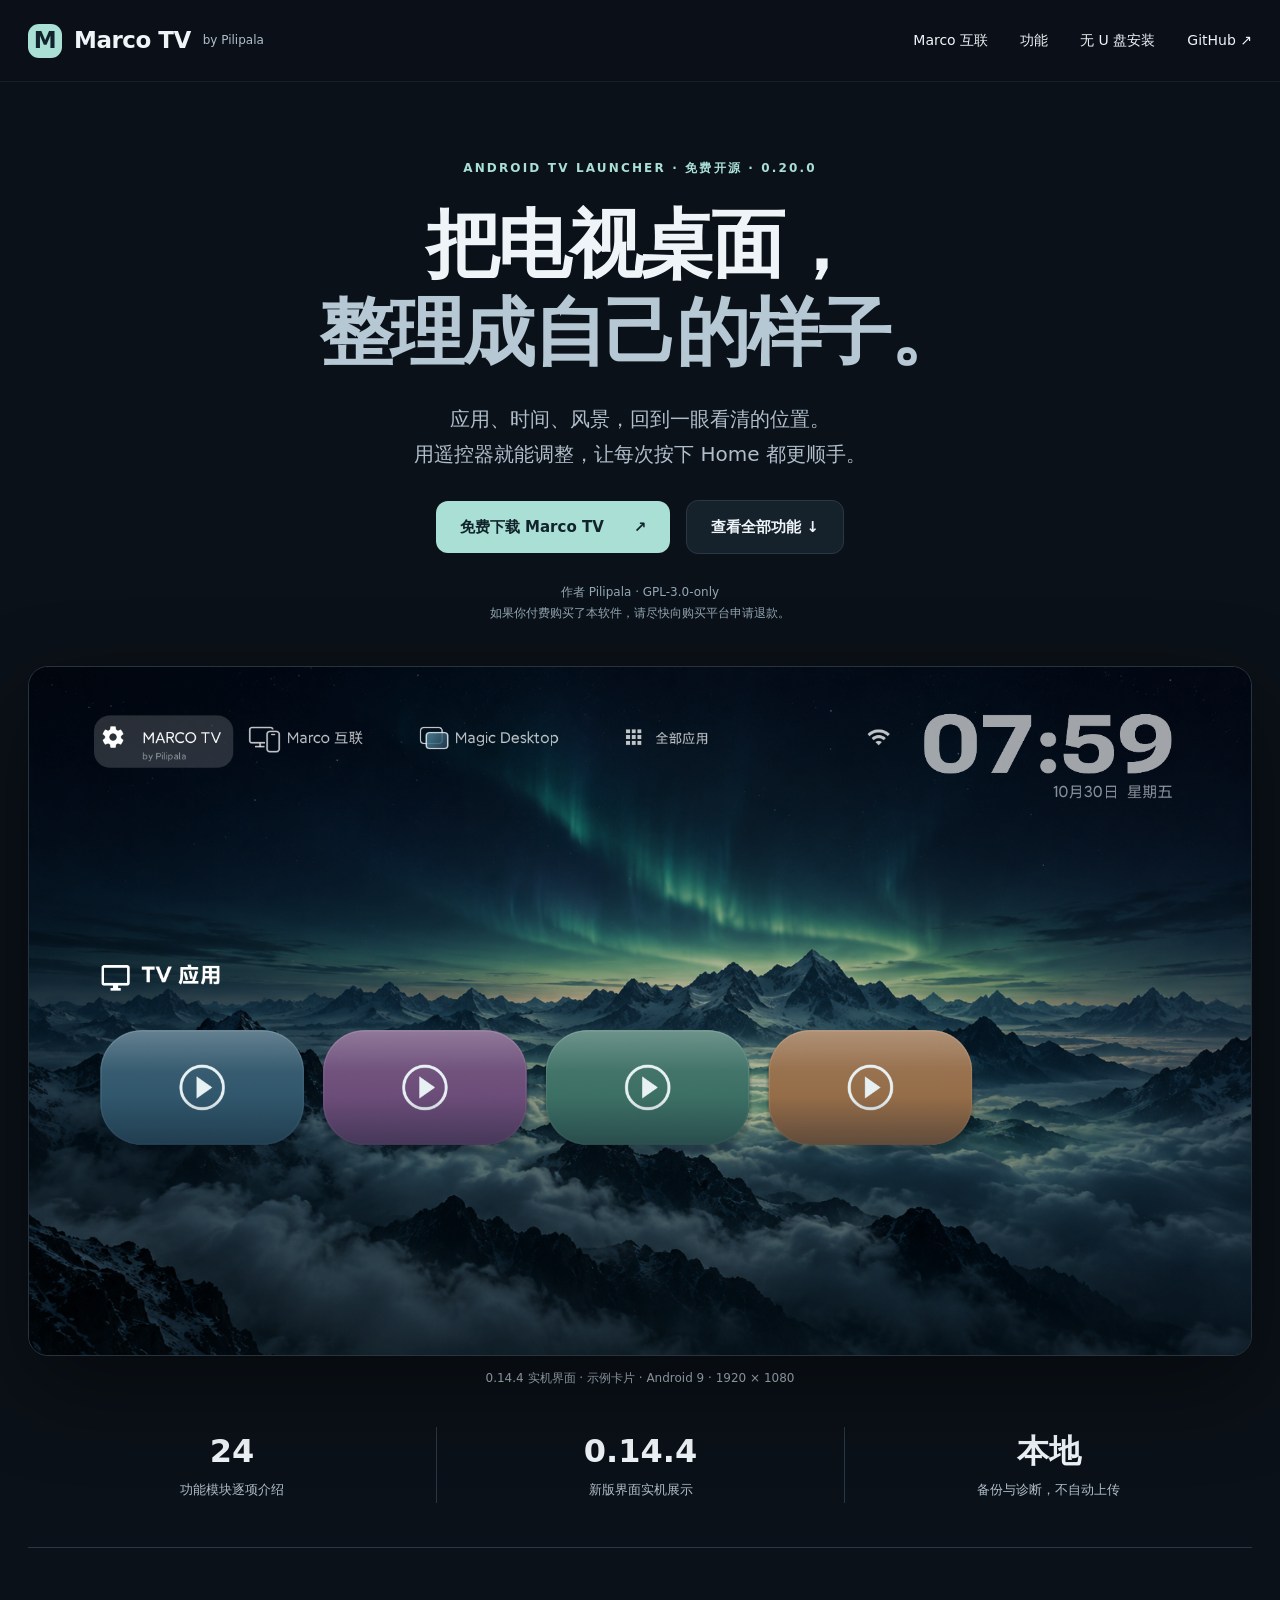
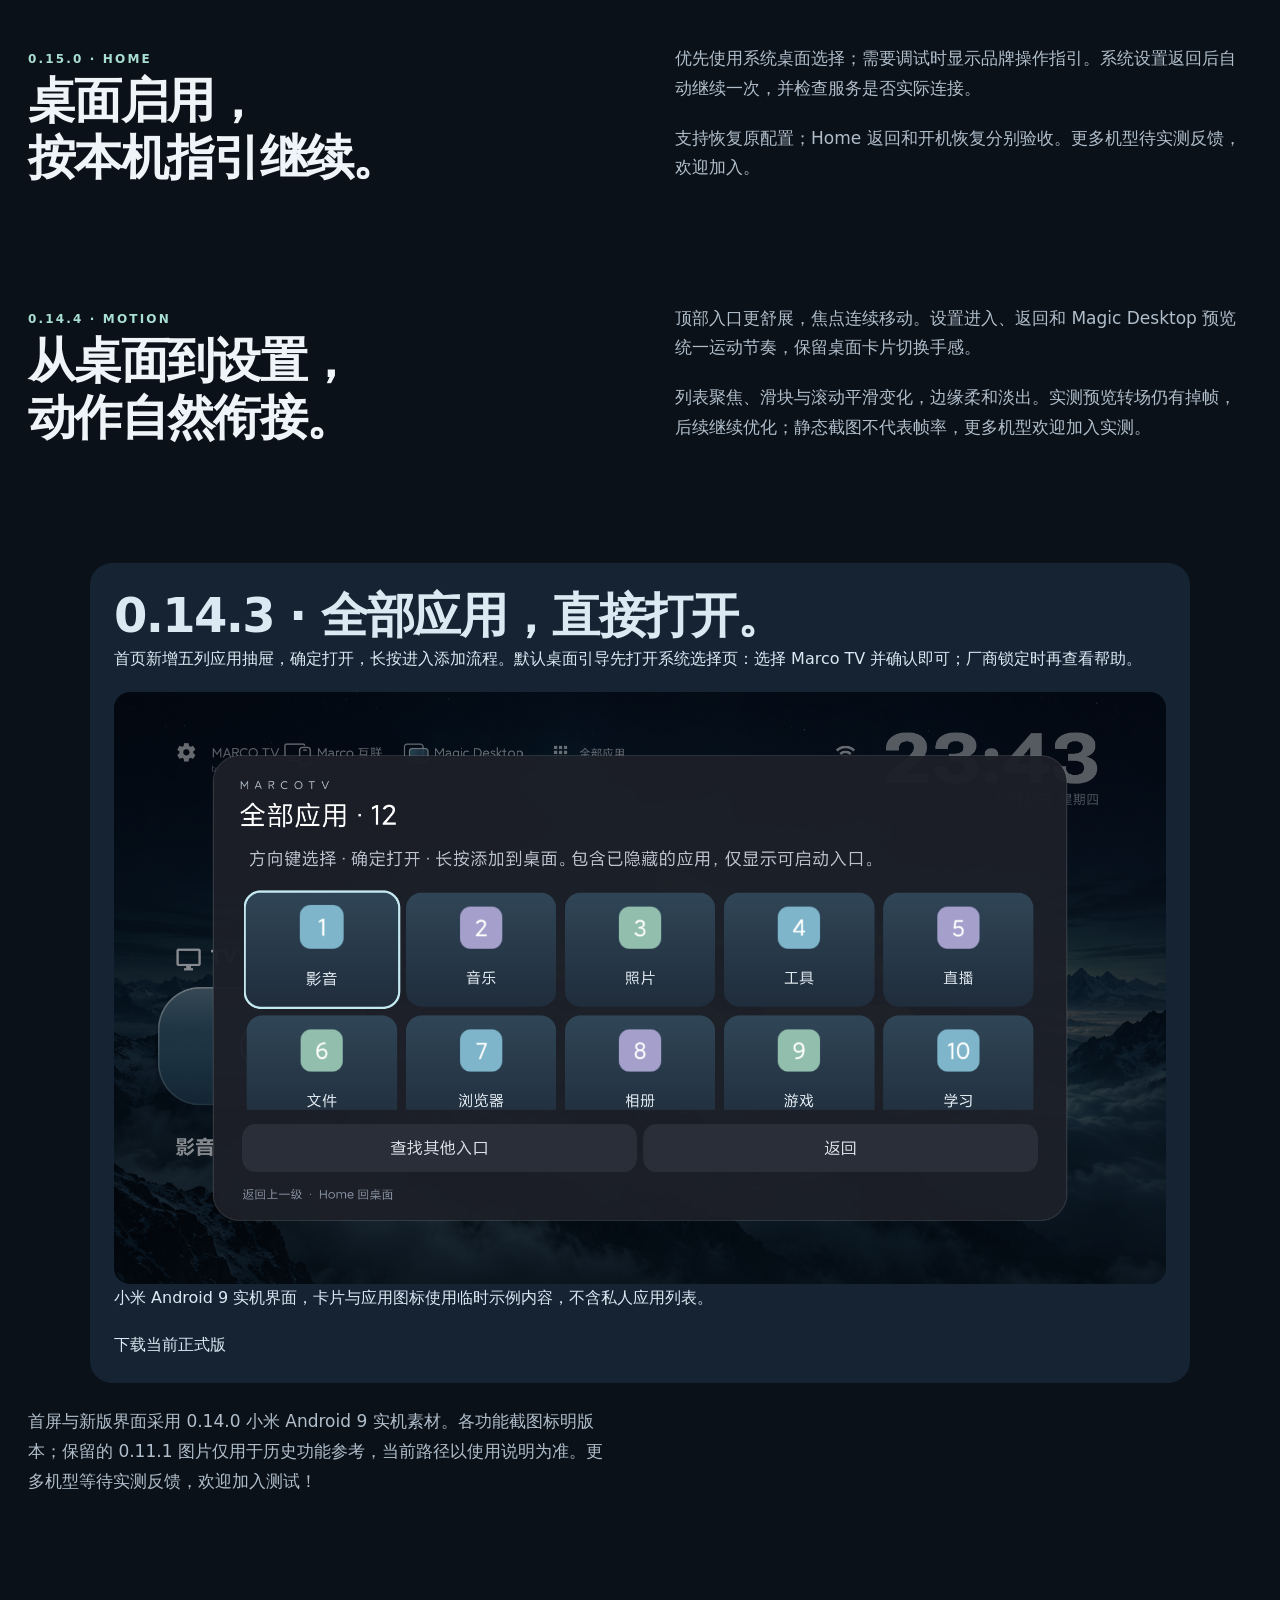
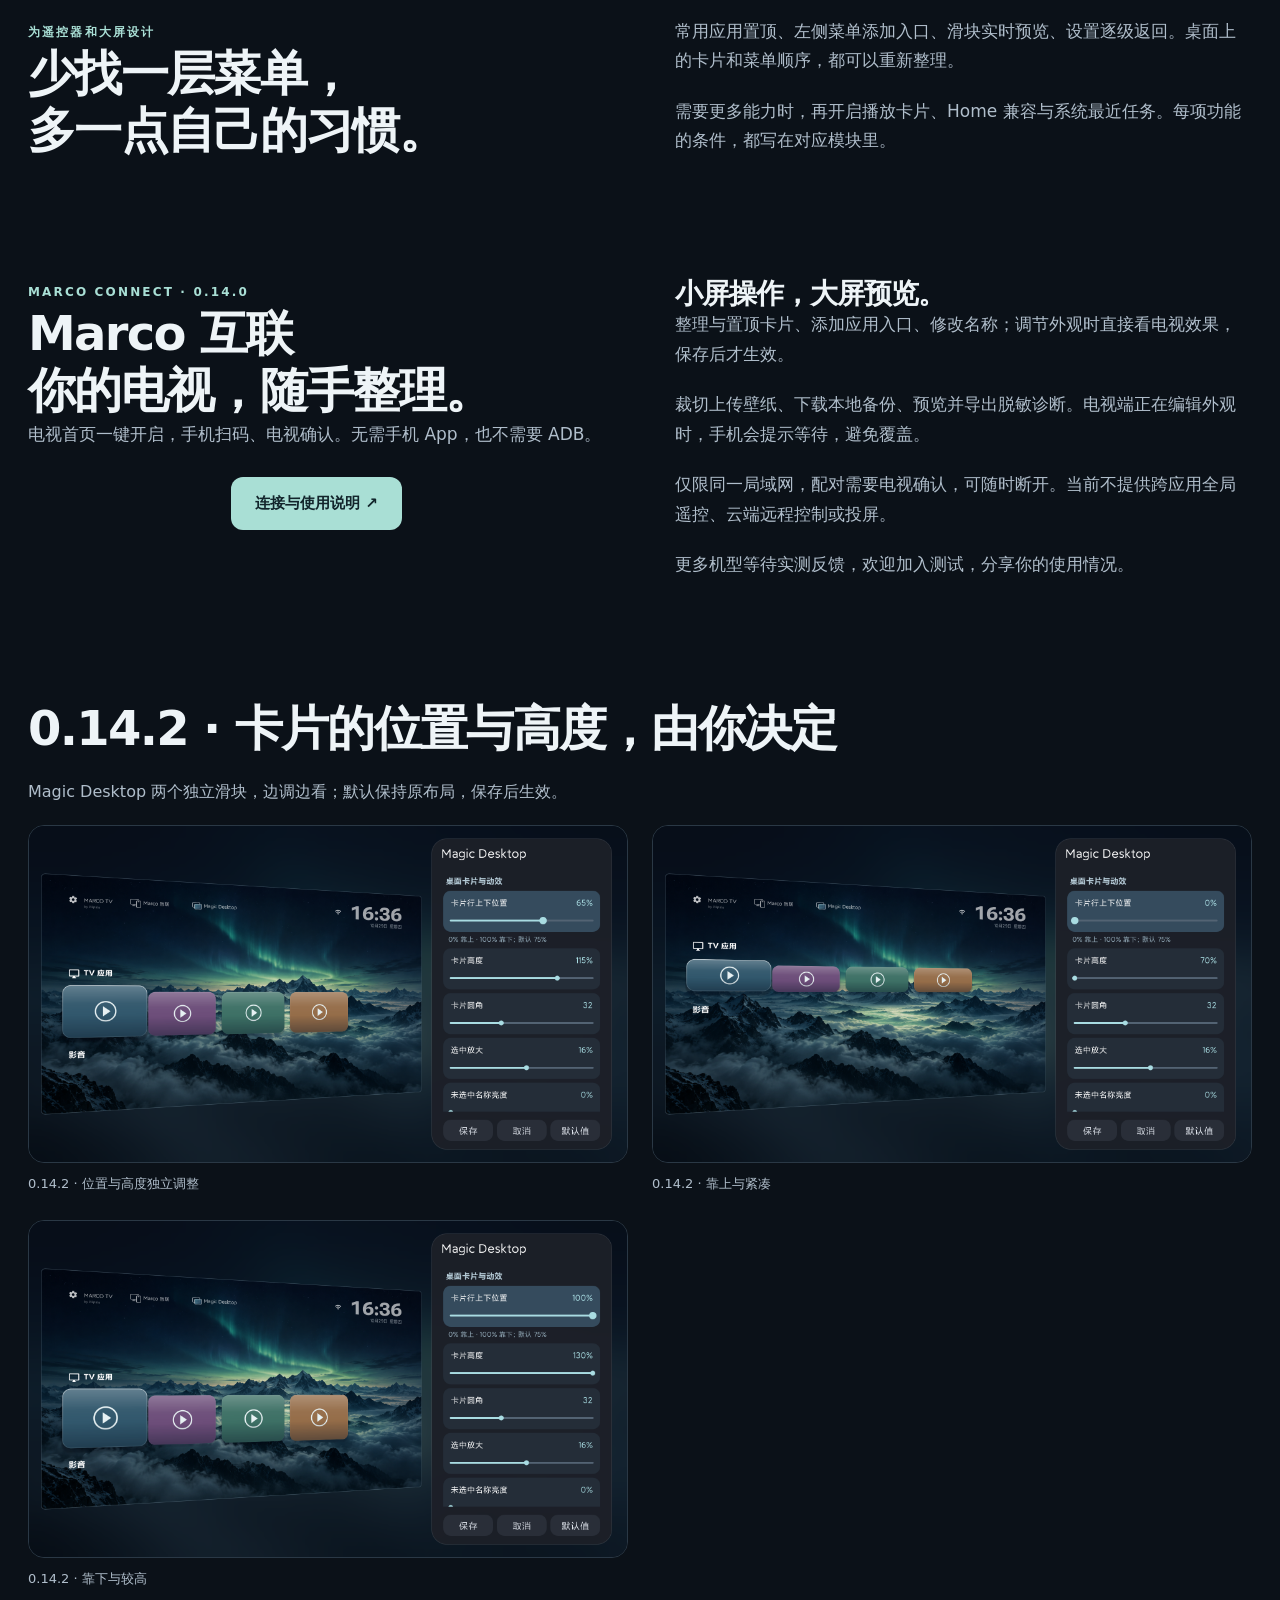
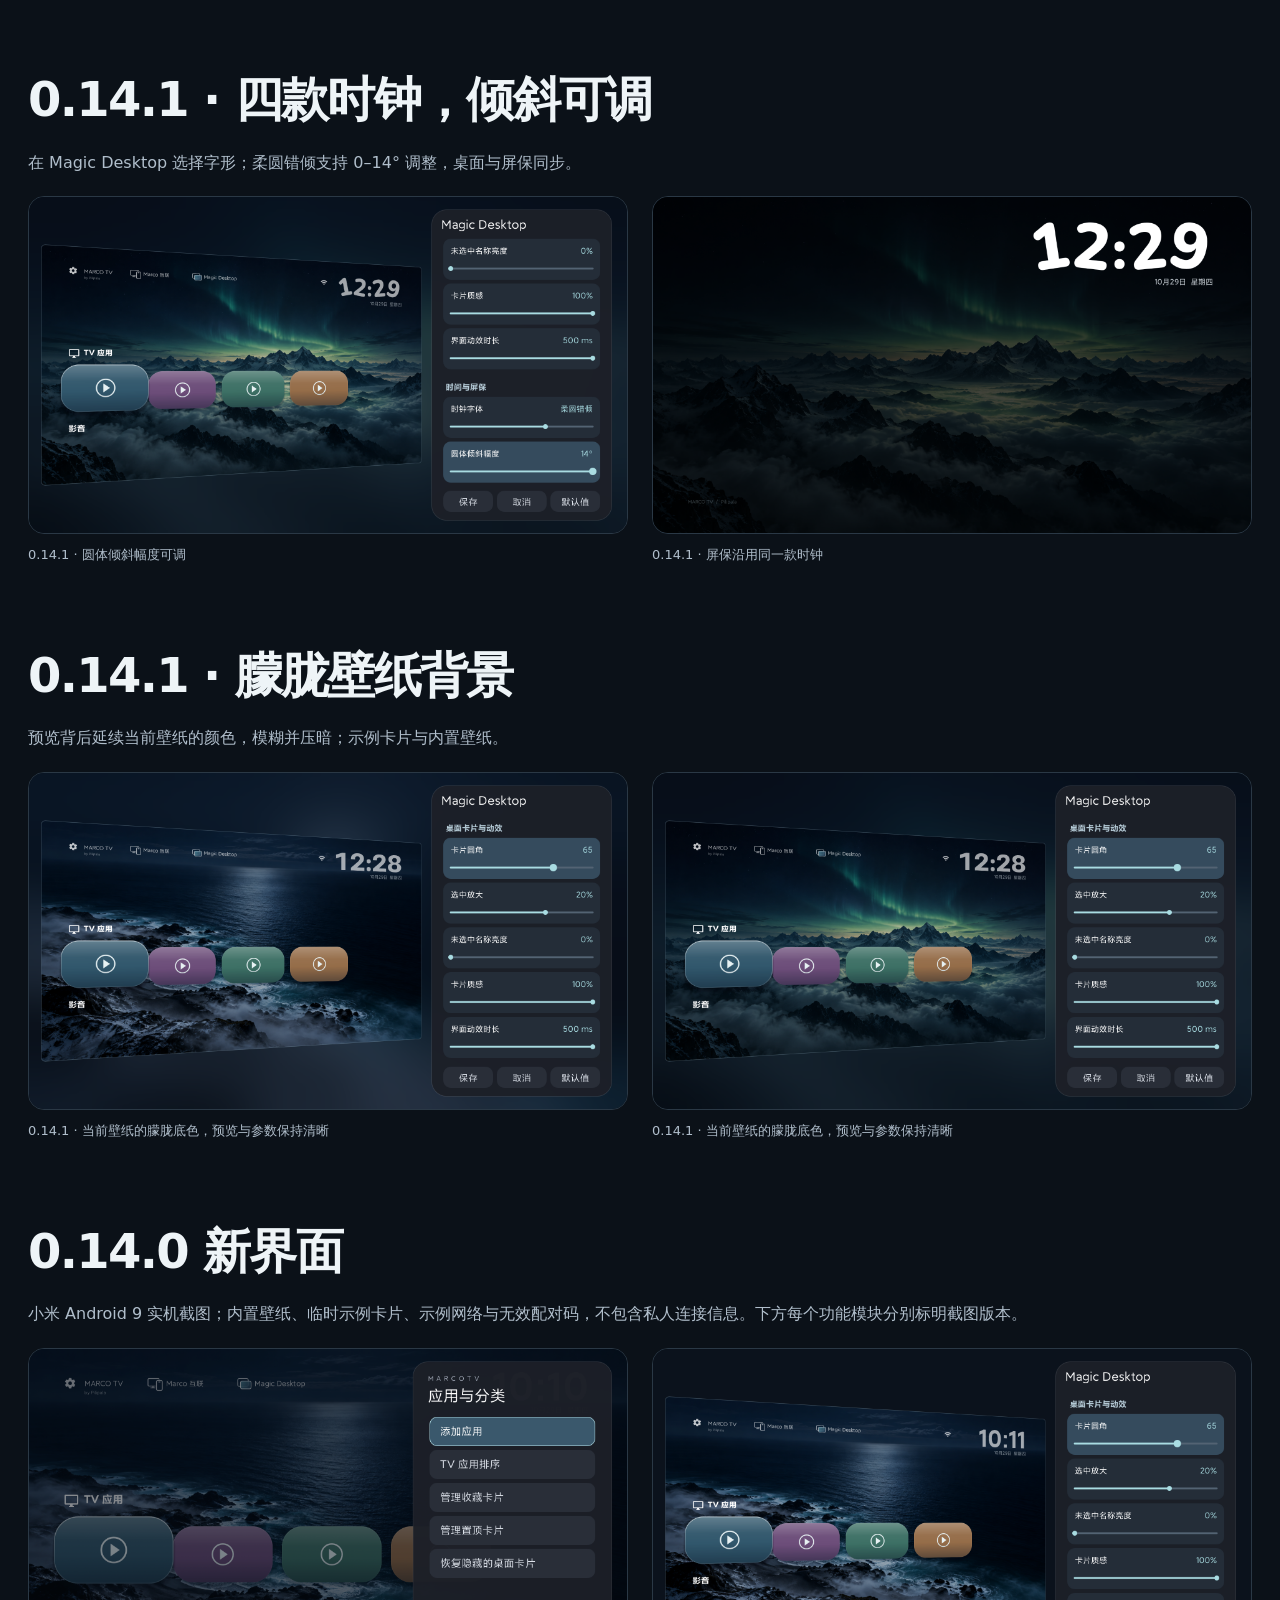
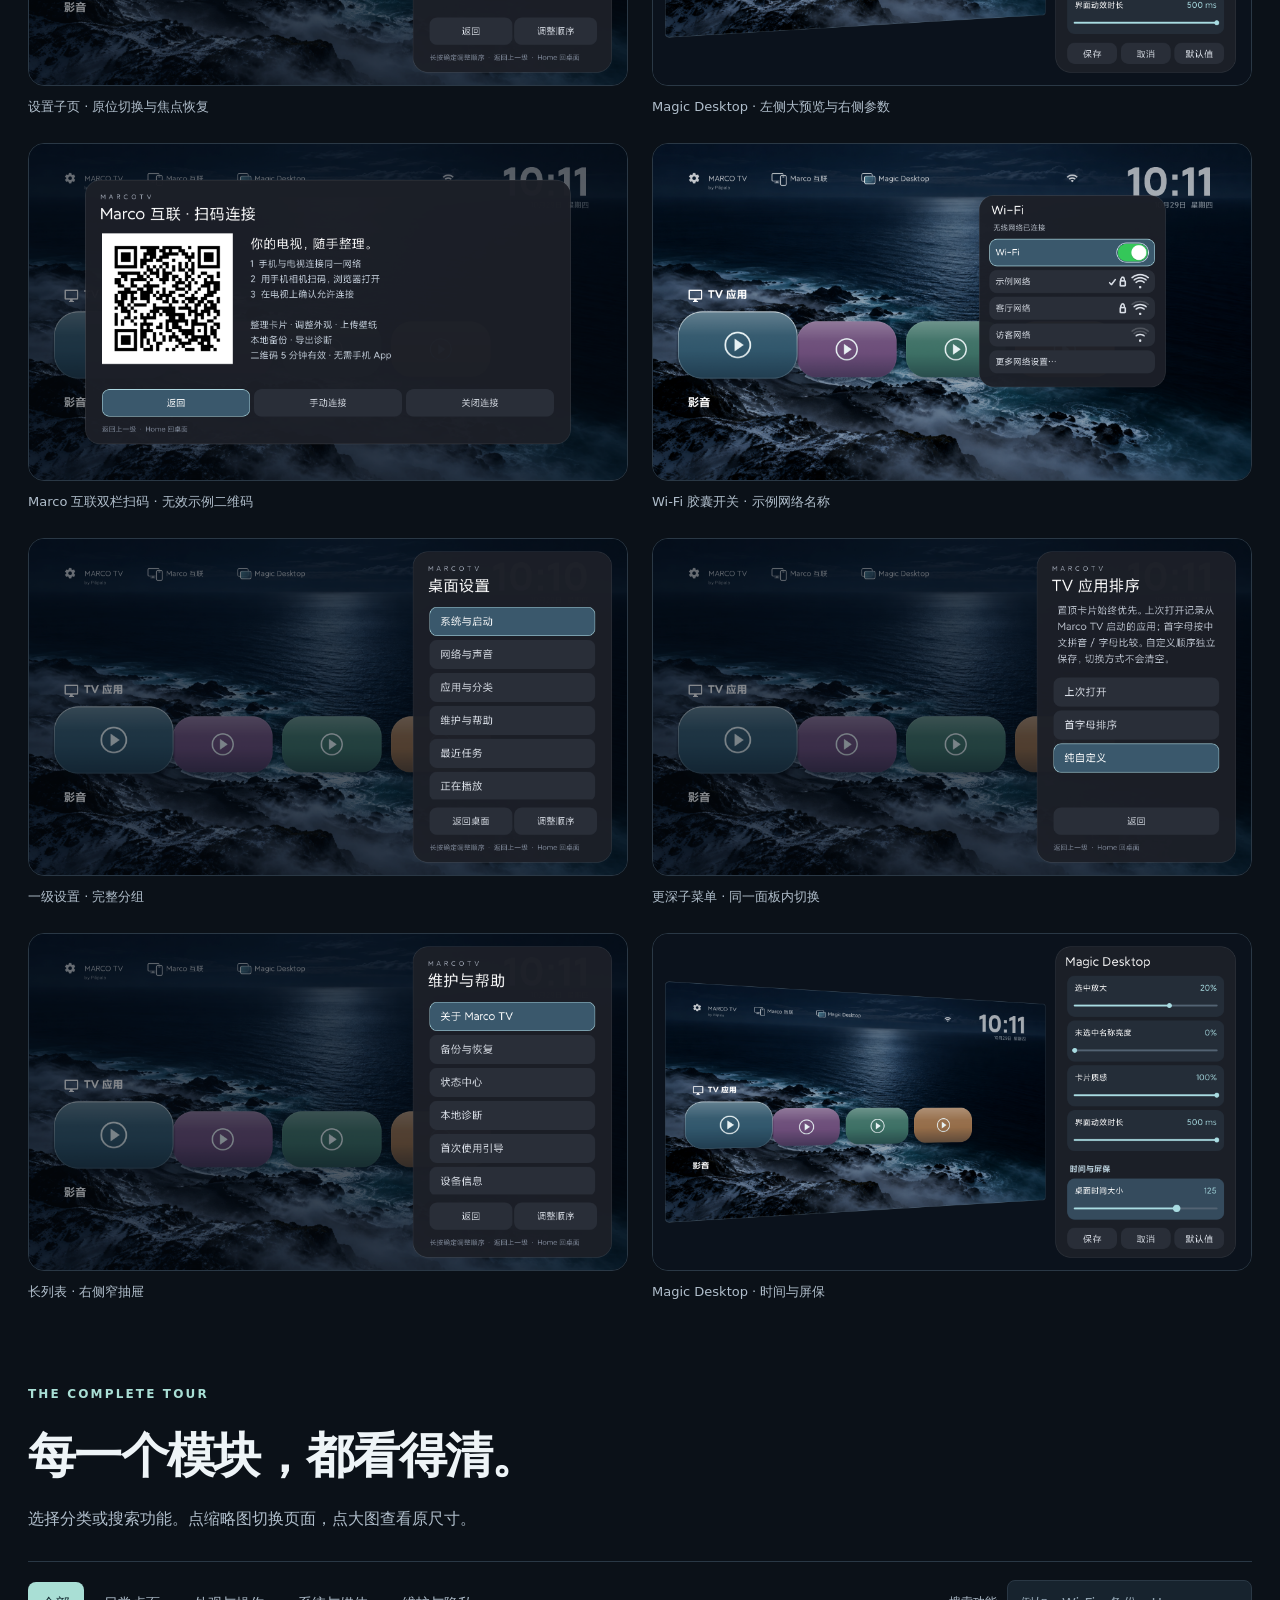
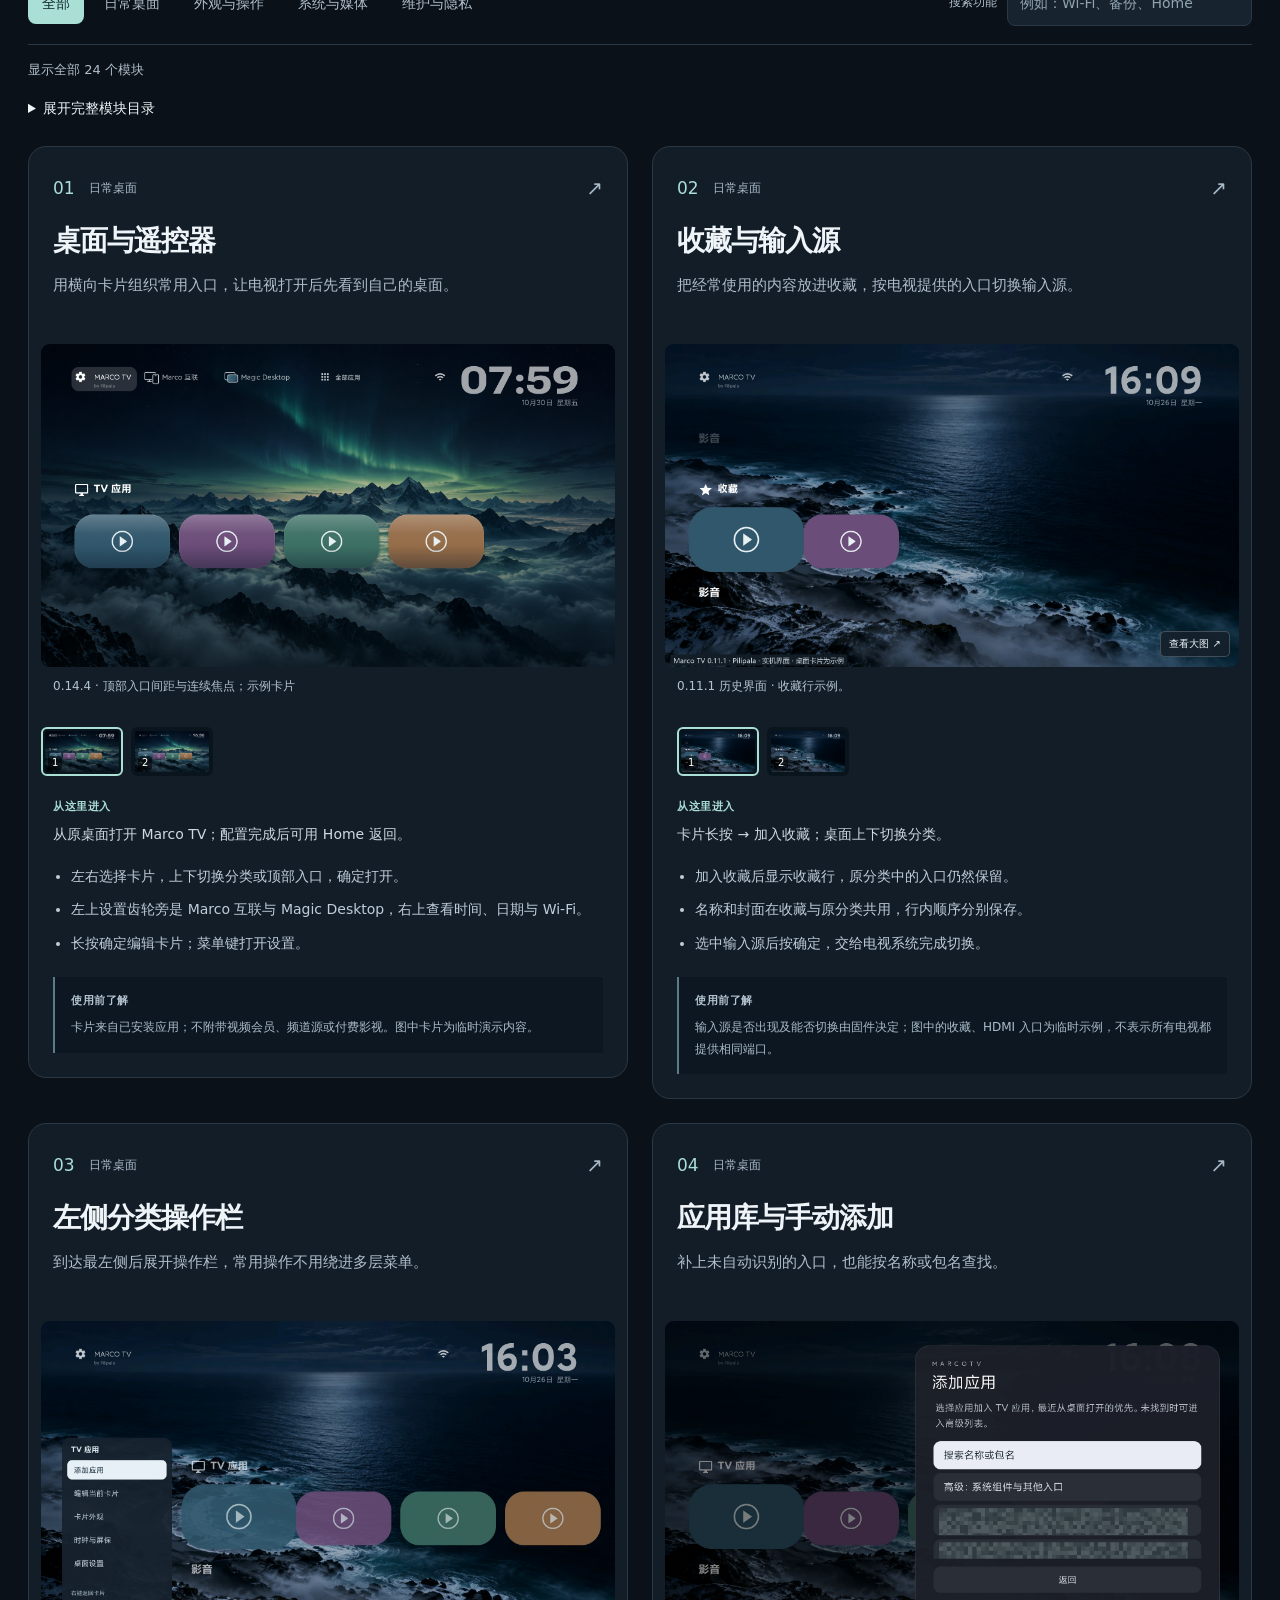
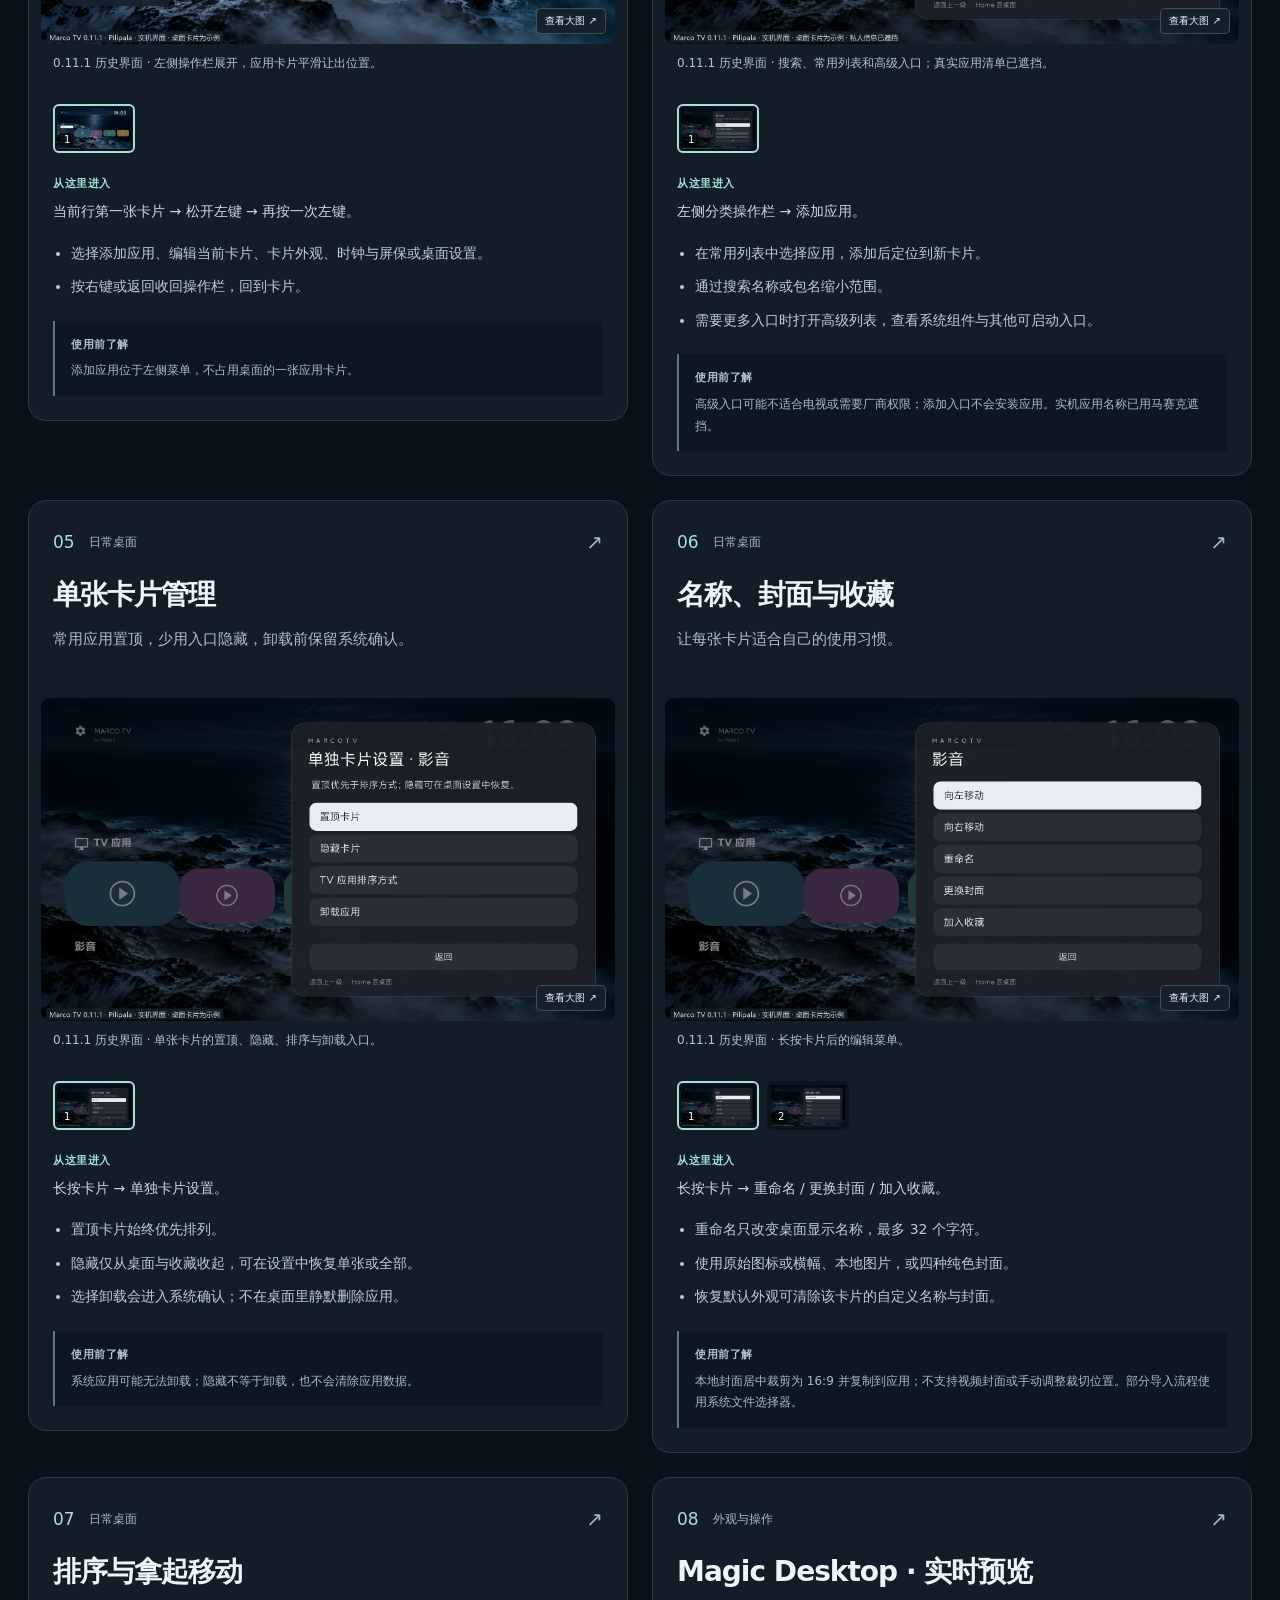
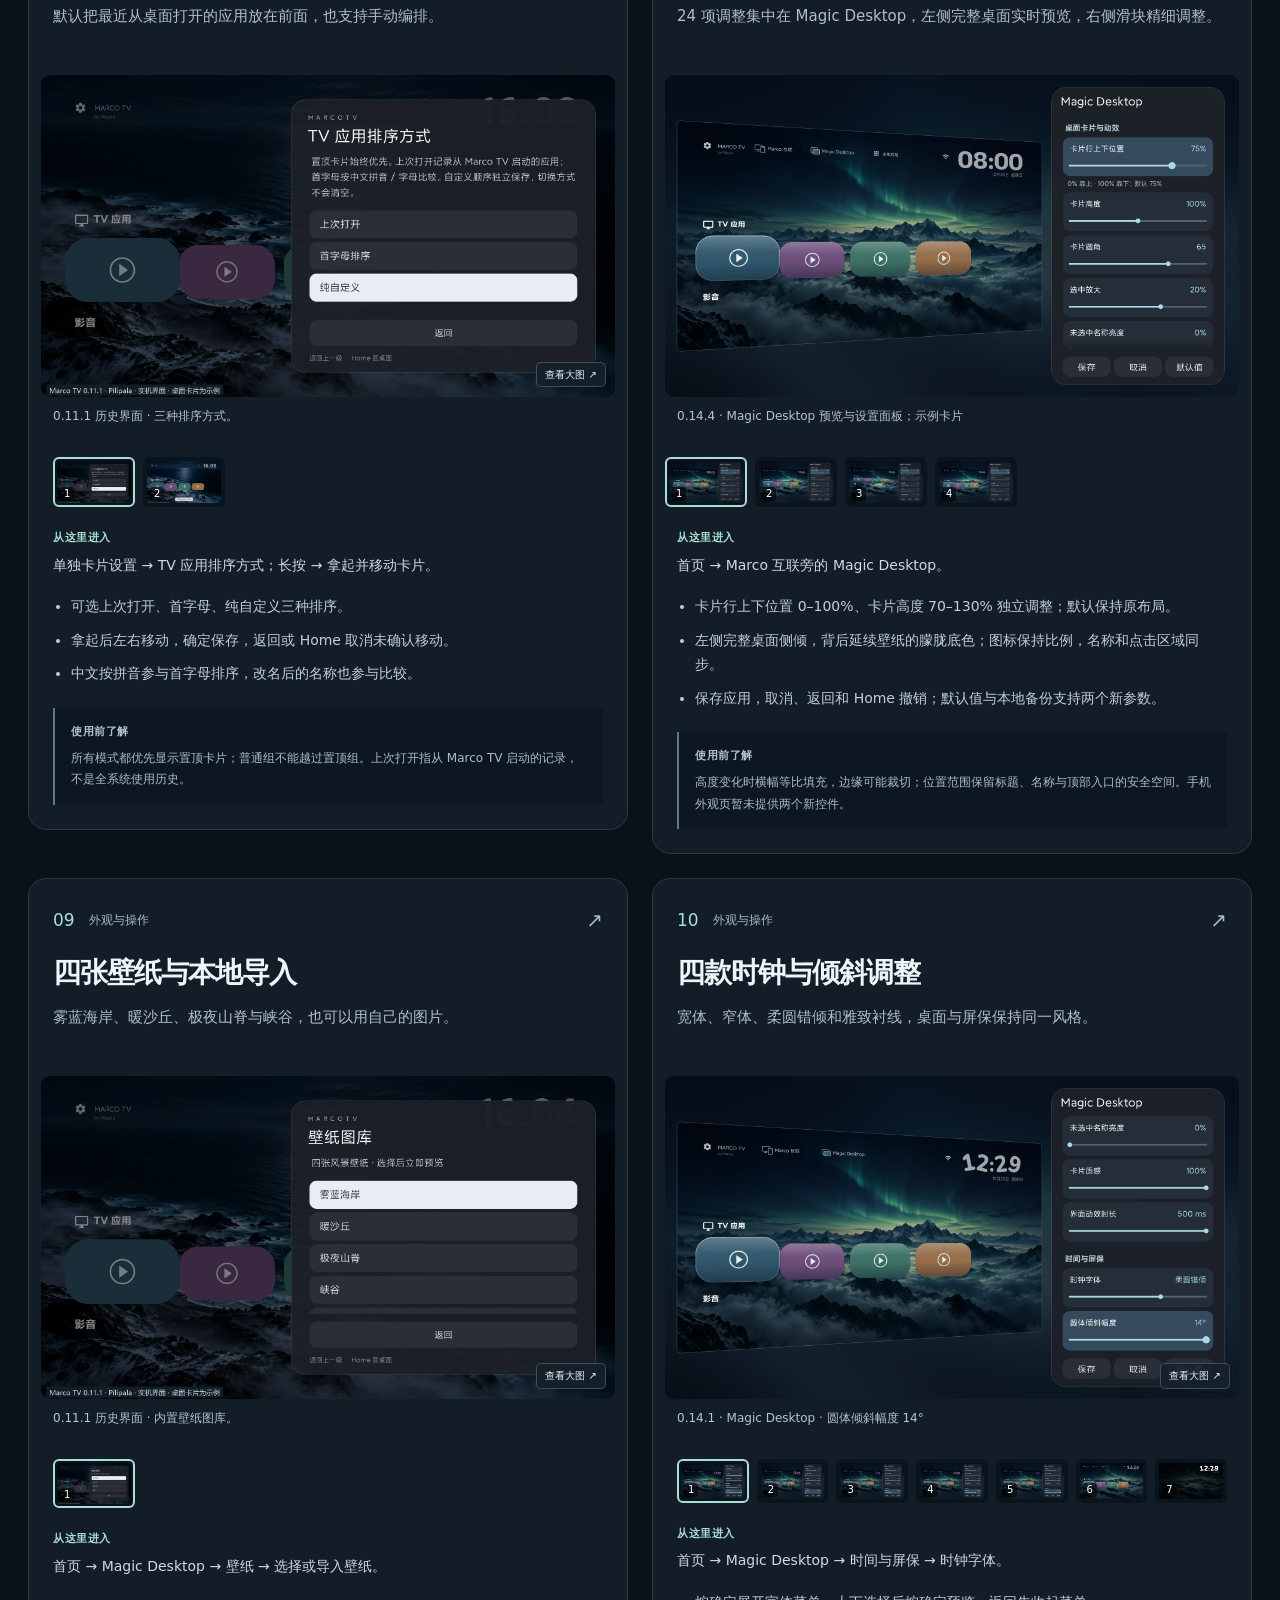
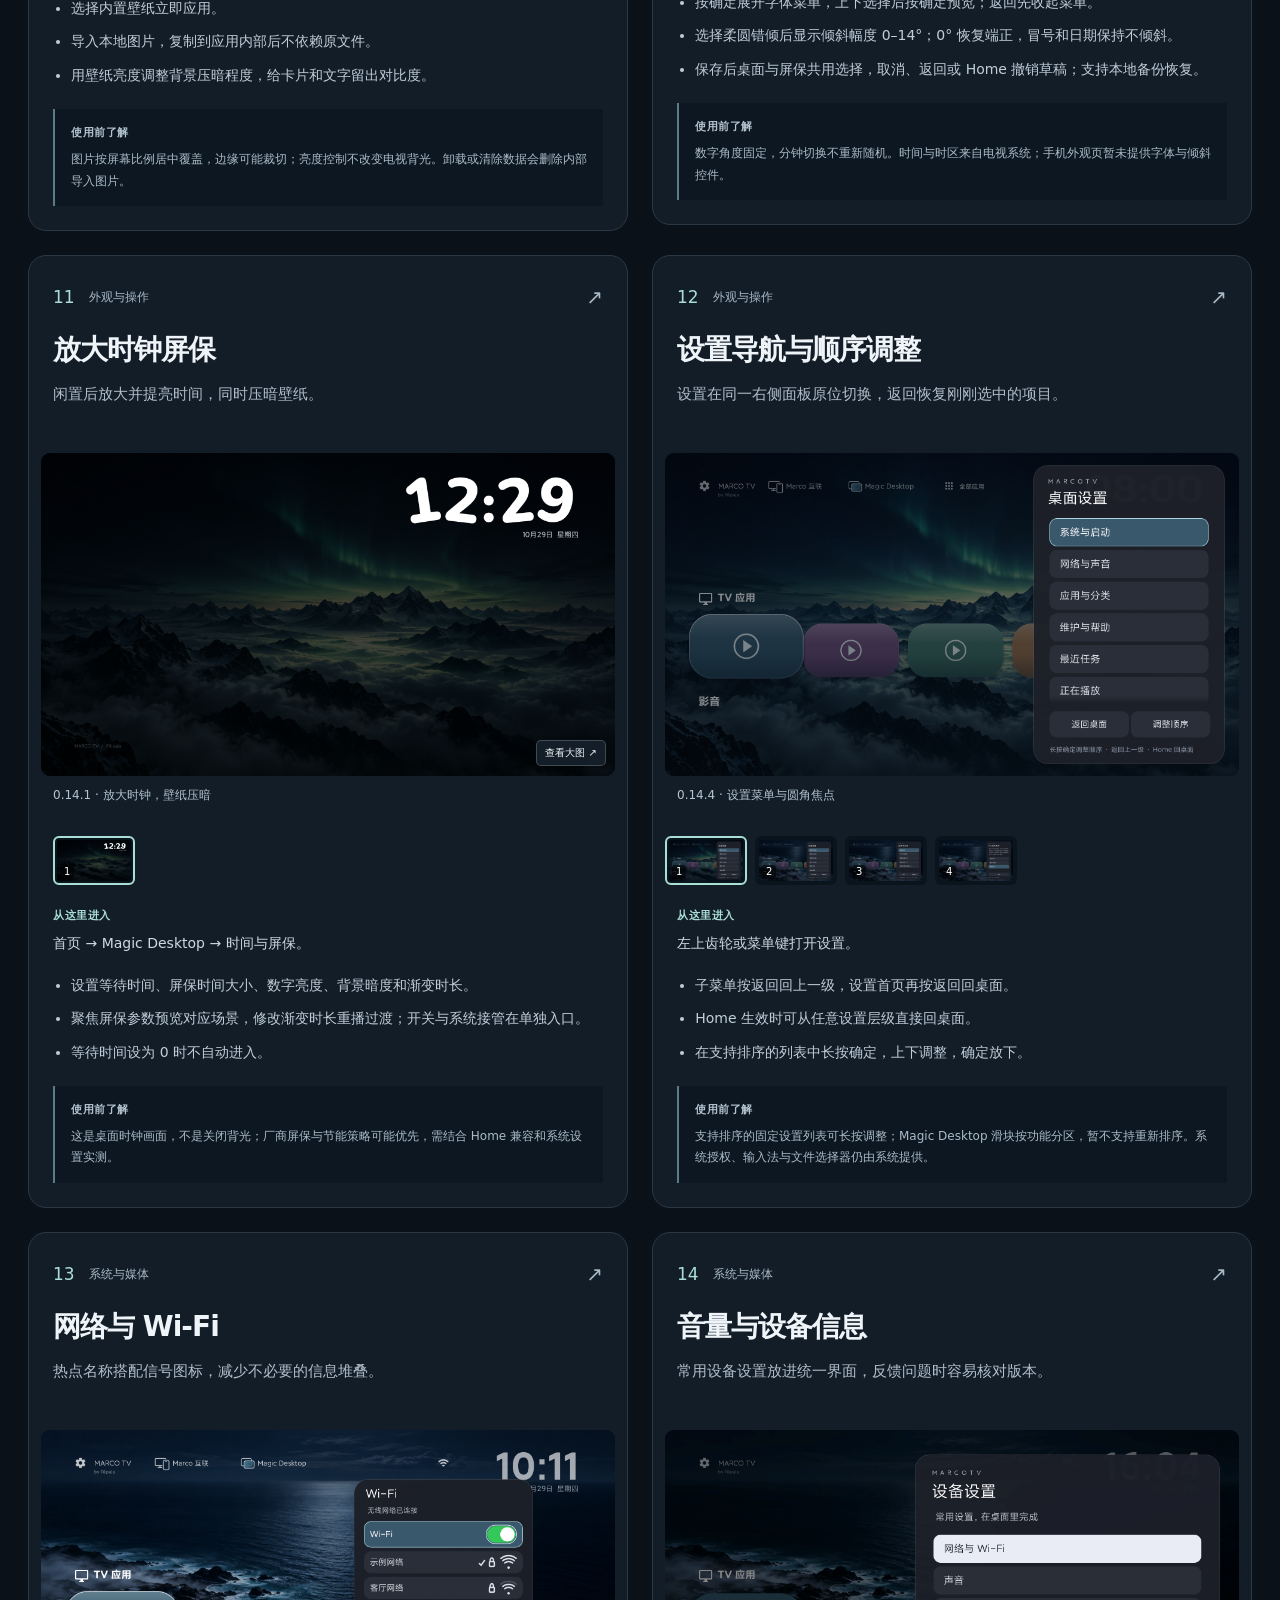
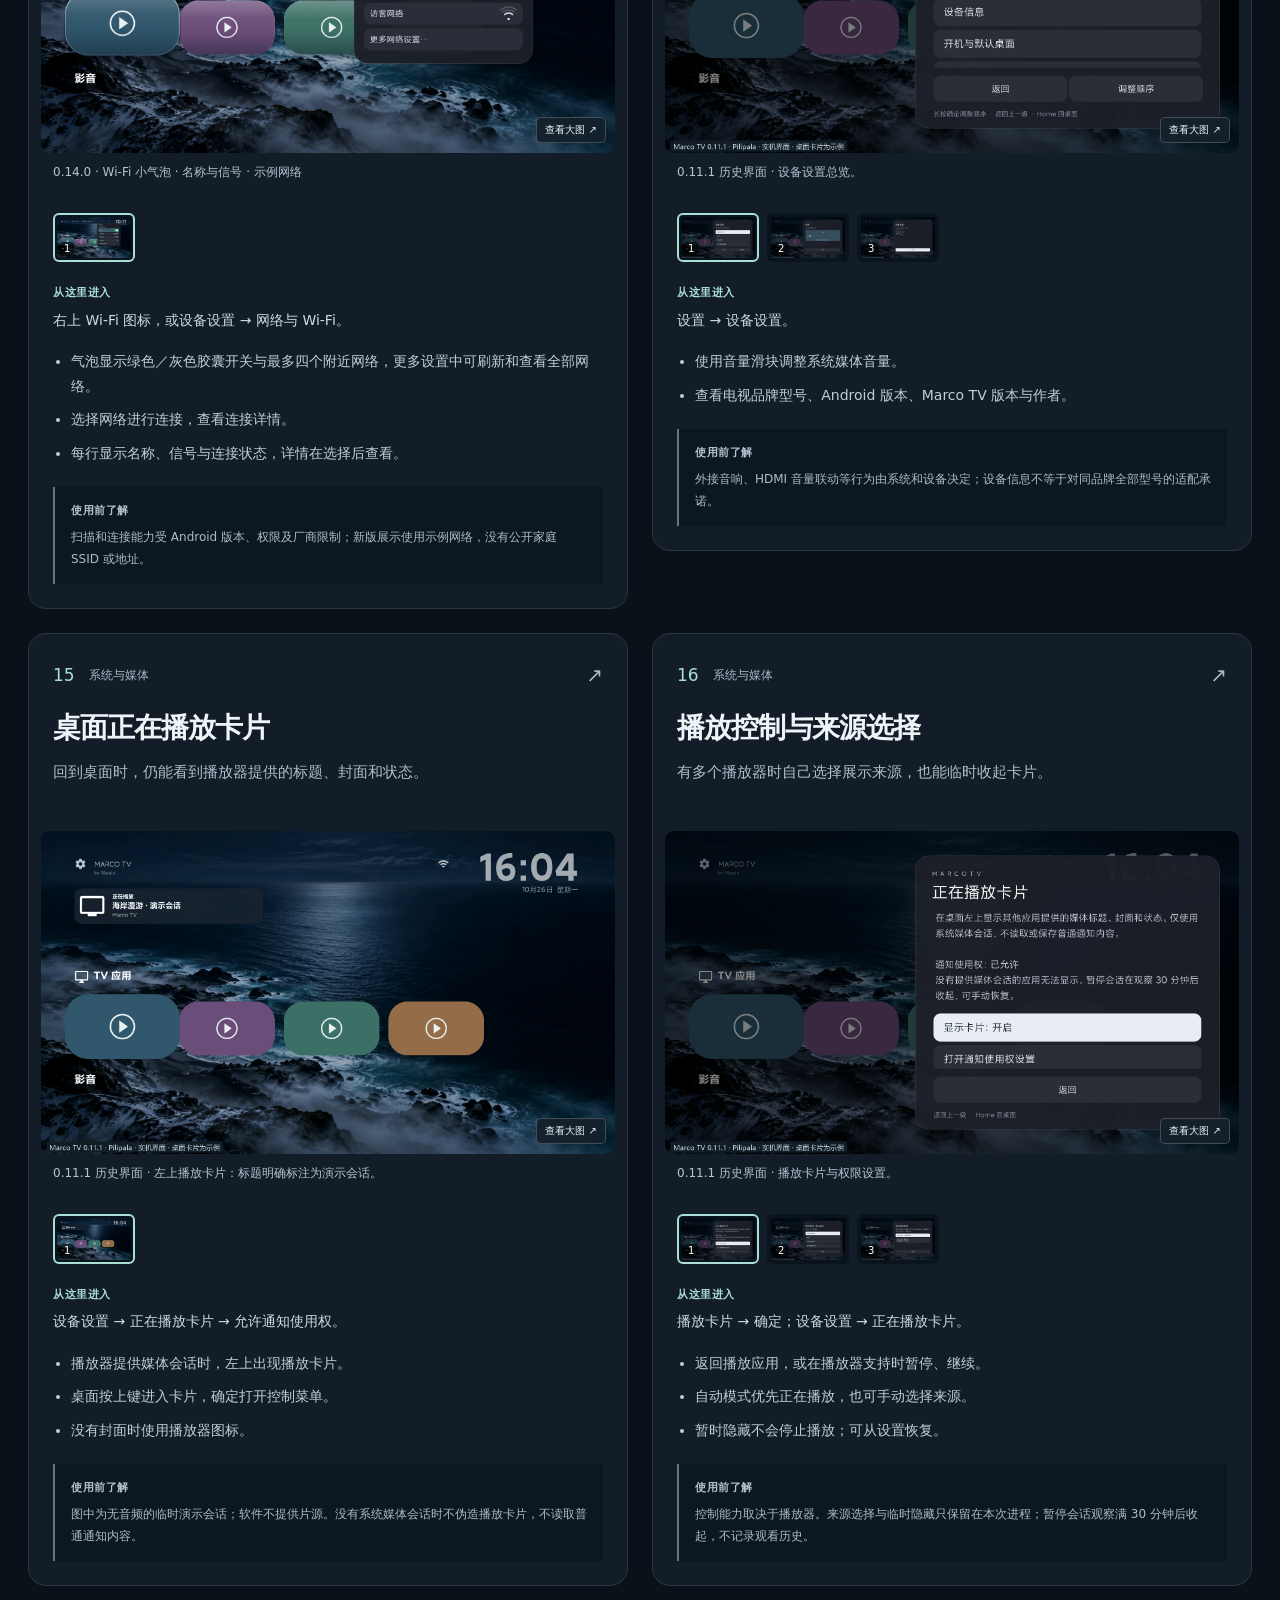
==== commit 09e423c1: "Release Marco TV 0.20.0 and Marco TV Lite 0.2.0" ====
--- a/docs/showcase/index.html
+++ b/docs/showcase/index.html
@@ -4,10 +4,10 @@
 <body>
 
 <a class="skip" href="#modules">跳到功能模块</a><header><a class="brand" href="#top"><span class="mark">M</span>Marco TV <small>by Pilipala</small></a><nav aria-label="主导航"><a href="#connect">Marco 互联</a><a href="#modules">功能</a><a href="../install/">无 U 盘安装</a><a href="https://github.com/Pilipala9919/MarcoTV">GitHub ↗</a></nav></header>
-<main id="top"><section class="hero"><div class="eyebrow">ANDROID TV LAUNCHER · 免费开源 · 0.19.0</div><h1>把电视桌面，<br><span>整理成自己的样子。</span></h1><p class="lead">应用、时间、风景，回到一眼看清的位置。<br>用遥控器就能调整，让每次按下 Home 都更顺手。</p><div class="actions"><a class="primary" href="https://github.com/Pilipala9919/MarcoTV/releases/latest">免费下载 Marco TV <span>↗</span></a><a class="secondary" href="#modules">查看全部功能 ↓</a></div><p class="refund">作者 Pilipala · GPL-3.0-only<br>如果你付费购买了本软件，请尽快向购买平台申请退款。</p><figure class="hero-screen"><a class="zoom" href="assets/89-desktop-motion.png"><img src="assets/89-desktop-motion.png" width="1920" height="1080" alt="Marco TV 实机桌面，卡片为临时示例"></a><figcaption>0.14.4 实机界面 · 示例卡片 · Android 9 · 1920 × 1080</figcaption></figure><div class="facts"><div><strong>24</strong><span>功能模块逐项介绍</span></div><div><strong>0.14.4</strong><span>新版界面实机展示</span></div><div><strong>本地</strong><span>备份与诊断，不自动上传</span></div></div></section><section class="intro" id="home0150"><div><span class="eyebrow">0.15.0 · HOME</span><h2>桌面启用，<br>按本机指引继续。</h2></div><div><p>优先使用系统桌面选择；需要调试时显示品牌操作指引。系统设置返回后自动继续一次，并检查服务是否实际连接。</p><p>支持恢复原配置；Home 返回和开机恢复分别验收。更多机型待实测反馈，欢迎加入。</p></div></section><section class="intro" id="motion0144"><div><span class="eyebrow">0.14.4 · MOTION</span><h2>从桌面到设置，<br>动作自然衔接。</h2></div><div><p>顶部入口更舒展，焦点连续移动。设置进入、返回和 Magic Desktop 预览统一运动节奏，保留桌面卡片切换手感。</p><p>列表聚焦、滑块与滚动平滑变化，边缘柔和淡出。实测预览转场仍有掉帧，后续继续优化；静态截图不代表帧率，更多机型欢迎加入实测。</p></div></section><section style="max-width:1100px;margin:24px auto;padding:24px;color:#dbe9f2;background:#152333;border-radius:22px">
+<main id="top"><section class="hero"><div class="eyebrow">ANDROID TV LAUNCHER · 免费开源 · 0.20.0</div><h1>把电视桌面，<br><span>整理成自己的样子。</span></h1><p class="lead">应用、时间、风景，回到一眼看清的位置。<br>用遥控器就能调整，让每次按下 Home 都更顺手。</p><div class="actions"><a class="primary" href="https://github.com/Pilipala9919/MarcoTV/releases/latest">免费下载 Marco TV <span>↗</span></a><a class="secondary" href="#modules">查看全部功能 ↓</a></div><p class="refund">作者 Pilipala · GPL-3.0-only<br>如果你付费购买了本软件，请尽快向购买平台申请退款。</p><figure class="hero-screen"><a class="zoom" href="assets/89-desktop-motion.png"><img src="assets/89-desktop-motion.png" width="1920" height="1080" alt="Marco TV 实机桌面，卡片为临时示例"></a><figcaption>0.14.4 实机界面 · 示例卡片 · Android 9 · 1920 × 1080</figcaption></figure><div class="facts"><div><strong>24</strong><span>功能模块逐项介绍</span></div><div><strong>0.14.4</strong><span>新版界面实机展示</span></div><div><strong>本地</strong><span>备份与诊断，不自动上传</span></div></div></section><section class="intro" id="home0150"><div><span class="eyebrow">0.15.0 · HOME</span><h2>桌面启用，<br>按本机指引继续。</h2></div><div><p>优先使用系统桌面选择；需要调试时显示品牌操作指引。系统设置返回后自动继续一次，并检查服务是否实际连接。</p><p>支持恢复原配置；Home 返回和开机恢复分别验收。更多机型待实测反馈，欢迎加入。</p></div></section><section class="intro" id="motion0144"><div><span class="eyebrow">0.14.4 · MOTION</span><h2>从桌面到设置，<br>动作自然衔接。</h2></div><div><p>顶部入口更舒展，焦点连续移动。设置进入、返回和 Magic Desktop 预览统一运动节奏，保留桌面卡片切换手感。</p><p>列表聚焦、滑块与滚动平滑变化，边缘柔和淡出。实测预览转场仍有掉帧，后续继续优化；静态截图不代表帧率，更多机型欢迎加入实测。</p></div></section><section style="max-width:1100px;margin:24px auto;padding:24px;color:#dbe9f2;background:#152333;border-radius:22px">
 <h2>0.14.3 · 全部应用，直接打开。</h2><p>首页新增五列应用抽屉，确定打开，长按进入添加流程。默认桌面引导先打开系统选择页：选择 Marco TV 并确认即可；厂商锁定时再查看帮助。</p>
 <img src="assets/87-all-apps-drawer.png" alt="全部应用抽屉，临时示例应用" style="width:100%;border-radius:16px"><p>小米 Android 9 实机界面，卡片与应用图标使用临时示例内容，不含私人应用列表。</p>
-<a href="https://marcotv.wlj9919.top/MarcoTV-0.19.0.apk">下载当前正式版</a></section>
+<a href="https://marcotv.wlj9919.top/MarcoTV-0.20.0.apk">下载当前正式版</a></section>
 <section class="intro"><p>首屏与新版界面采用 0.14.0 小米 Android 9 实机素材。各功能截图标明版本；保留的 0.11.1 图片仅用于历史功能参考，当前路径以<a href="https://github.com/Pilipala9919/MarcoTV/blob/main/docs/使用说明.md">使用说明</a>为准。更多机型等待实测反馈，欢迎加入测试！</p></section>
 <section class="intro"><div><span class="eyebrow">为遥控器和大屏设计</span><h2>少找一层菜单，<br>多一点自己的习惯。</h2></div><div><p>常用应用置顶、左侧菜单添加入口、滑块实时预览、设置逐级返回。桌面上的卡片和菜单顺序，都可以重新整理。</p><p>需要更多能力时，再开启播放卡片、Home 兼容与系统最近任务。每项功能的条件，都写在对应模块里。</p></div></section>
 <section id="connect" class="intro"><div><span class="eyebrow">MARCO CONNECT · 0.14.0</span><h2>Marco 互联<br>你的电视，随手整理。</h2><p>电视首页一键开启，手机扫码、电视确认。无需手机 App，也不需要 ADB。</p><div class="actions"><a class="primary" href="https://github.com/Pilipala9919/MarcoTV/blob/main/docs/手机管理.md">连接与使用说明 ↗</a></div></div><div><h3>小屏操作，大屏预览。</h3><p>整理与置顶卡片、添加应用入口、修改名称；调节外观时直接看电视效果，保存后才生效。</p><p>裁切上传壁纸、下载本地备份、预览并导出脱敏诊断。电视端正在编辑外观时，手机会提示等待，避免覆盖。</p><p>仅限同一局域网，配对需要电视确认，可随时断开。当前不提供跨应用全局遥控、云端远程控制或投屏。</p><p>更多机型等待实测反馈，<a href="https://github.com/Pilipala9919/MarcoTV/issues">欢迎加入测试，分享你的使用情况</a>。</p></div></section>
@@ -19,5 +19,5 @@
 <section class="wallpaper-section"><div class="eyebrow">FOUR LANDSCAPES</div><h2>四种风景，一块自己的屏幕。</h2><p>内置生成壁纸，也支持导入自己的图片。以下为原始壁纸预览，实际桌面会按设置压暗和裁切。</p><div class="wallpapers"><figure><a class="zoom" href="assets/wallpaper-coast.webp"><img src="assets/wallpaper-coast.webp" alt="雾蓝海岸，内置生成壁纸" loading="lazy" width="960" height="540"></a><figcaption>雾蓝海岸</figcaption></figure><figure><a class="zoom" href="assets/wallpaper-dunes.webp"><img src="assets/wallpaper-dunes.webp" alt="暖沙丘，内置生成壁纸" loading="lazy" width="960" height="540"></a><figcaption>暖沙丘</figcaption></figure><figure><a class="zoom" href="assets/wallpaper-aurora.webp"><img src="assets/wallpaper-aurora.webp" alt="极夜山脊，内置生成壁纸" loading="lazy" width="960" height="540"></a><figcaption>极夜山脊</figcaption></figure><figure><a class="zoom" href="assets/wallpaper-canyon.webp"><img src="assets/wallpaper-canyon.webp" alt="峡谷，内置生成壁纸" loading="lazy" width="960" height="540"></a><figcaption>峡谷</figcaption></figure></div></section>
 <section id="start" class="start"><div class="eyebrow">GET STARTED</div><h2>先确认系统，再开始安装。</h2><p>最低 Android 6.0。当前实测 Xiaomi MiTV-ASTP0 / Android 9。其他型号需逐项验证，三星 Tizen、LG webOS、Apple tvOS 等不能直接安装此 APK。</p><ol><li><b>核对品牌、型号与系统</b><span>按品牌入口说明找到设备信息，确认支持 Android APK。</span></li><li><b>安装并先试用桌面</b><span>普通试用可用 U 盘安装；按需允许未知来源。</span></li><li><b>按需配置进阶能力</b><span>Home、开机恢复及最近任务按说明授权和实测，保留原厂桌面。</span></li></ol><div class="doc-links"><a href="https://github.com/Pilipala9919/MarcoTV/blob/main/docs/安装说明.md">详细安装说明 ↗</a><a href="https://github.com/Pilipala9919/MarcoTV/blob/main/docs/各品牌电视设置入口.md">各品牌开关位置 ↗</a><a href="https://github.com/Pilipala9919/MarcoTV/blob/main/docs/使用说明.md">详细使用说明 ↗</a><a href="https://github.com/Pilipala9919/MarcoTV/blob/main/docs/常见问题.md">常见问题 ↗</a></div></section>
 <section class="privacy" id="privacy"><div class="eyebrow">PRIVACY & SOURCES</div><h2>展示功能，保护私人内容。</h2><p>新增 3 张素材为 Marco TV 0.14.4 的实机界面；4 张 0.14.2 素材保留版本标记；11 张 0.14.1 素材保留版本标记；0.14.0 等历史素材保留版本标记，采用内置壁纸、临时示例卡片、示例网络和无效配对码。其余标注 0.11.1 的图片为历史实机界面。桌面卡片、收藏、输入源与播放会话使用临时示例数据；真实应用名称、图标、Wi-Fi 名称、检查时间及存储数值已按需遮挡。示例不代表软件预装应用、片源或会员。截图仅用于功能展示，不作为各品牌兼容性或持续运行的证明。</p><p>马赛克区域使用独立生成的不透明色块替换原像素后导出。公开文件没有原始截图、界面树、真实日志或备份，也不保留图片 EXIF。演示期间未确认恢复、卸载应用或切换网络。</p><p>本页无分析统计、远程字体或第三方脚本。GitHub Pages 与 Cloudflare 镜像分别提供页面托管，镜像可能启用平台访问统计。<a href="asset-manifest.json">查看公开素材清单</a> · <a href="https://github.com/Pilipala9919/MarcoTV/blob/main/docs/隐私说明.md">软件隐私说明</a> · <a href="https://github.com/Pilipala9919/MarcoTV/blob/main/docs/验证范围.md">验证范围</a></p></section>
-</main><footer><a class="brand" href="#top">Marco TV <small>by Pilipala</small></a><p>免费开源 · GPL-3.0-only · Copyright © 2026 Pilipala<br>产品展示更新于 2026-11-20 · 当前版本 0.19.0</p><a href="https://github.com/Pilipala9919/MarcoTV/blob/main/docs/产品介绍与功能展示.md">GitHub 图文版 ↗</a></footer>
+</main><footer><a class="brand" href="#top">Marco TV <small>by Pilipala</small></a><p>免费开源 · GPL-3.0-only · Copyright © 2026 Pilipala<br>产品展示更新于 2026-11-22 · 当前版本 0.20.0</p><a href="https://github.com/Pilipala9919/MarcoTV/blob/main/docs/产品介绍与功能展示.md">GitHub 图文版 ↗</a></footer>
 <dialog id="lightbox" aria-label="截图大图"><div class="viewer-head"><span id="viewer-title"></span><button id="close-viewer" type="button" autofocus>关闭 ×</button></div><img id="viewer-img" alt=""><a id="original" href="" target="_blank" rel="noopener">打开图片原尺寸 ↗</a></dialog><script src="app.js"></script></body></html>
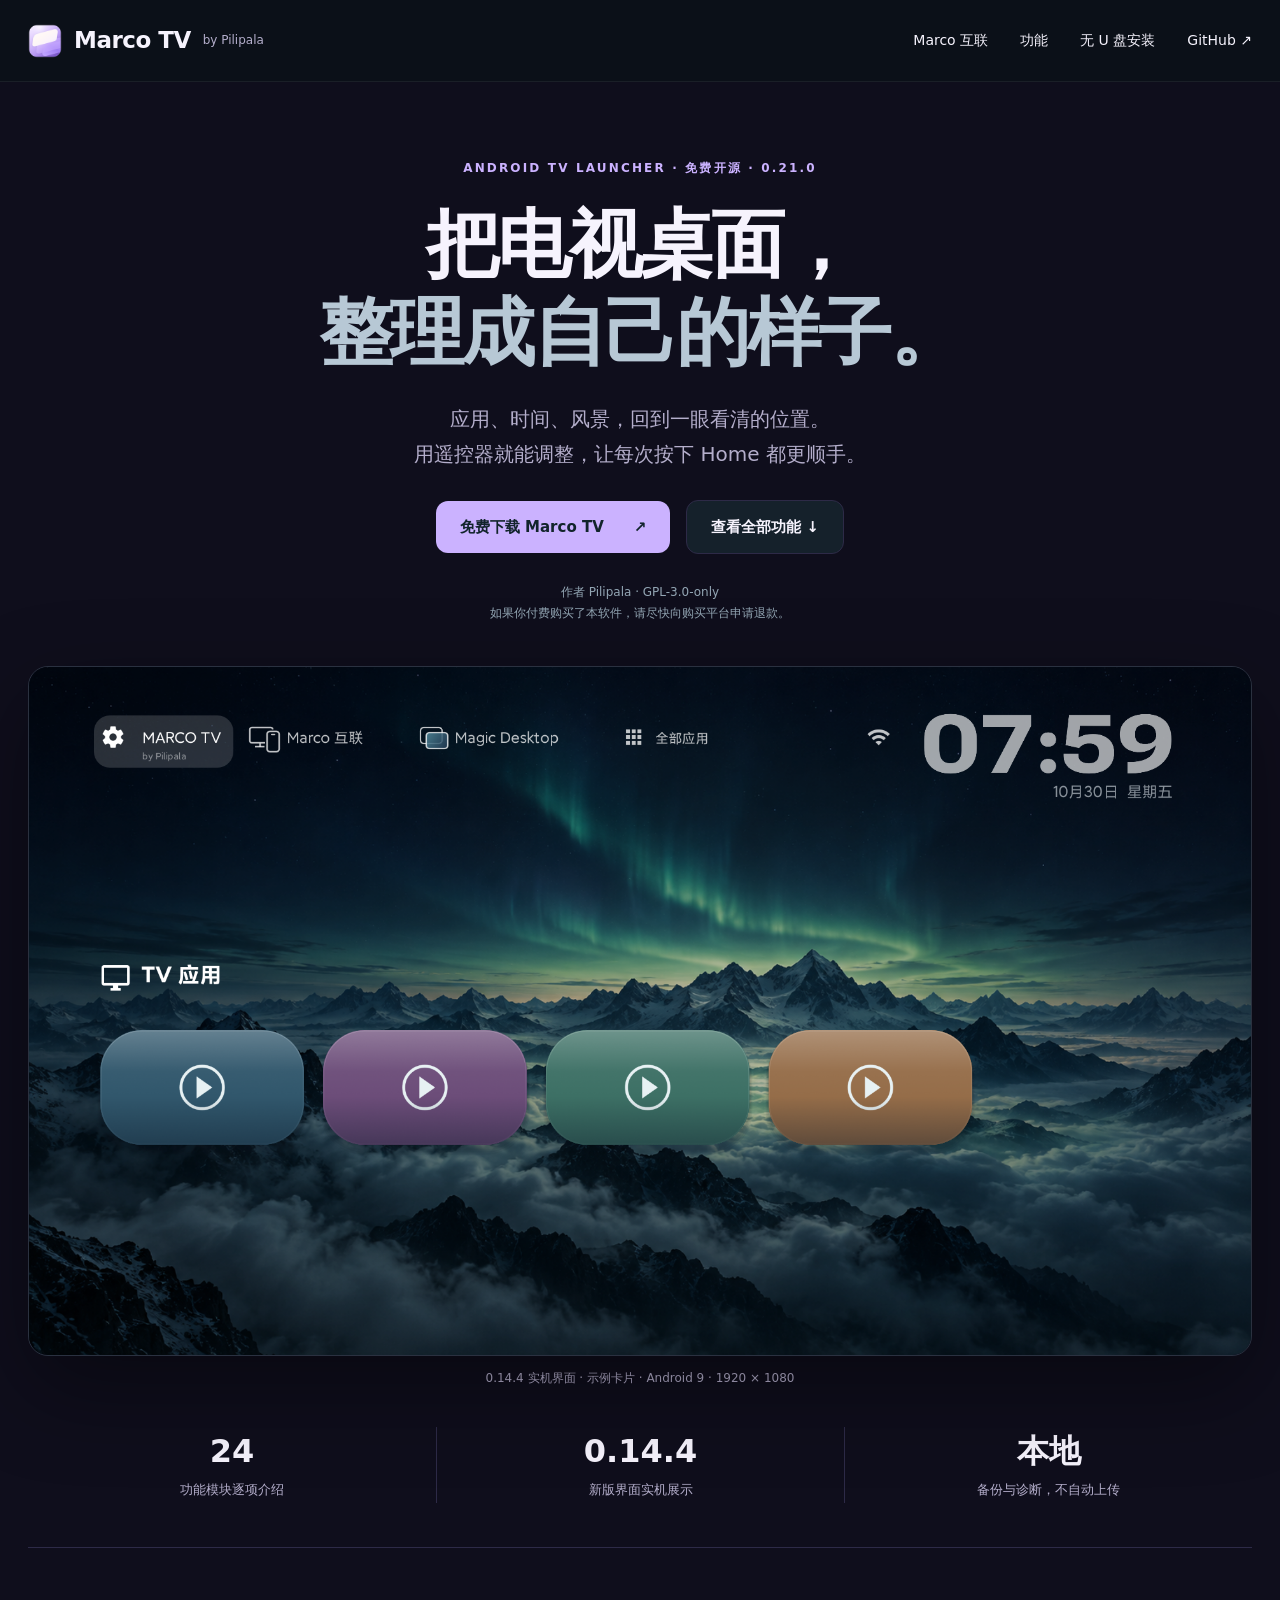
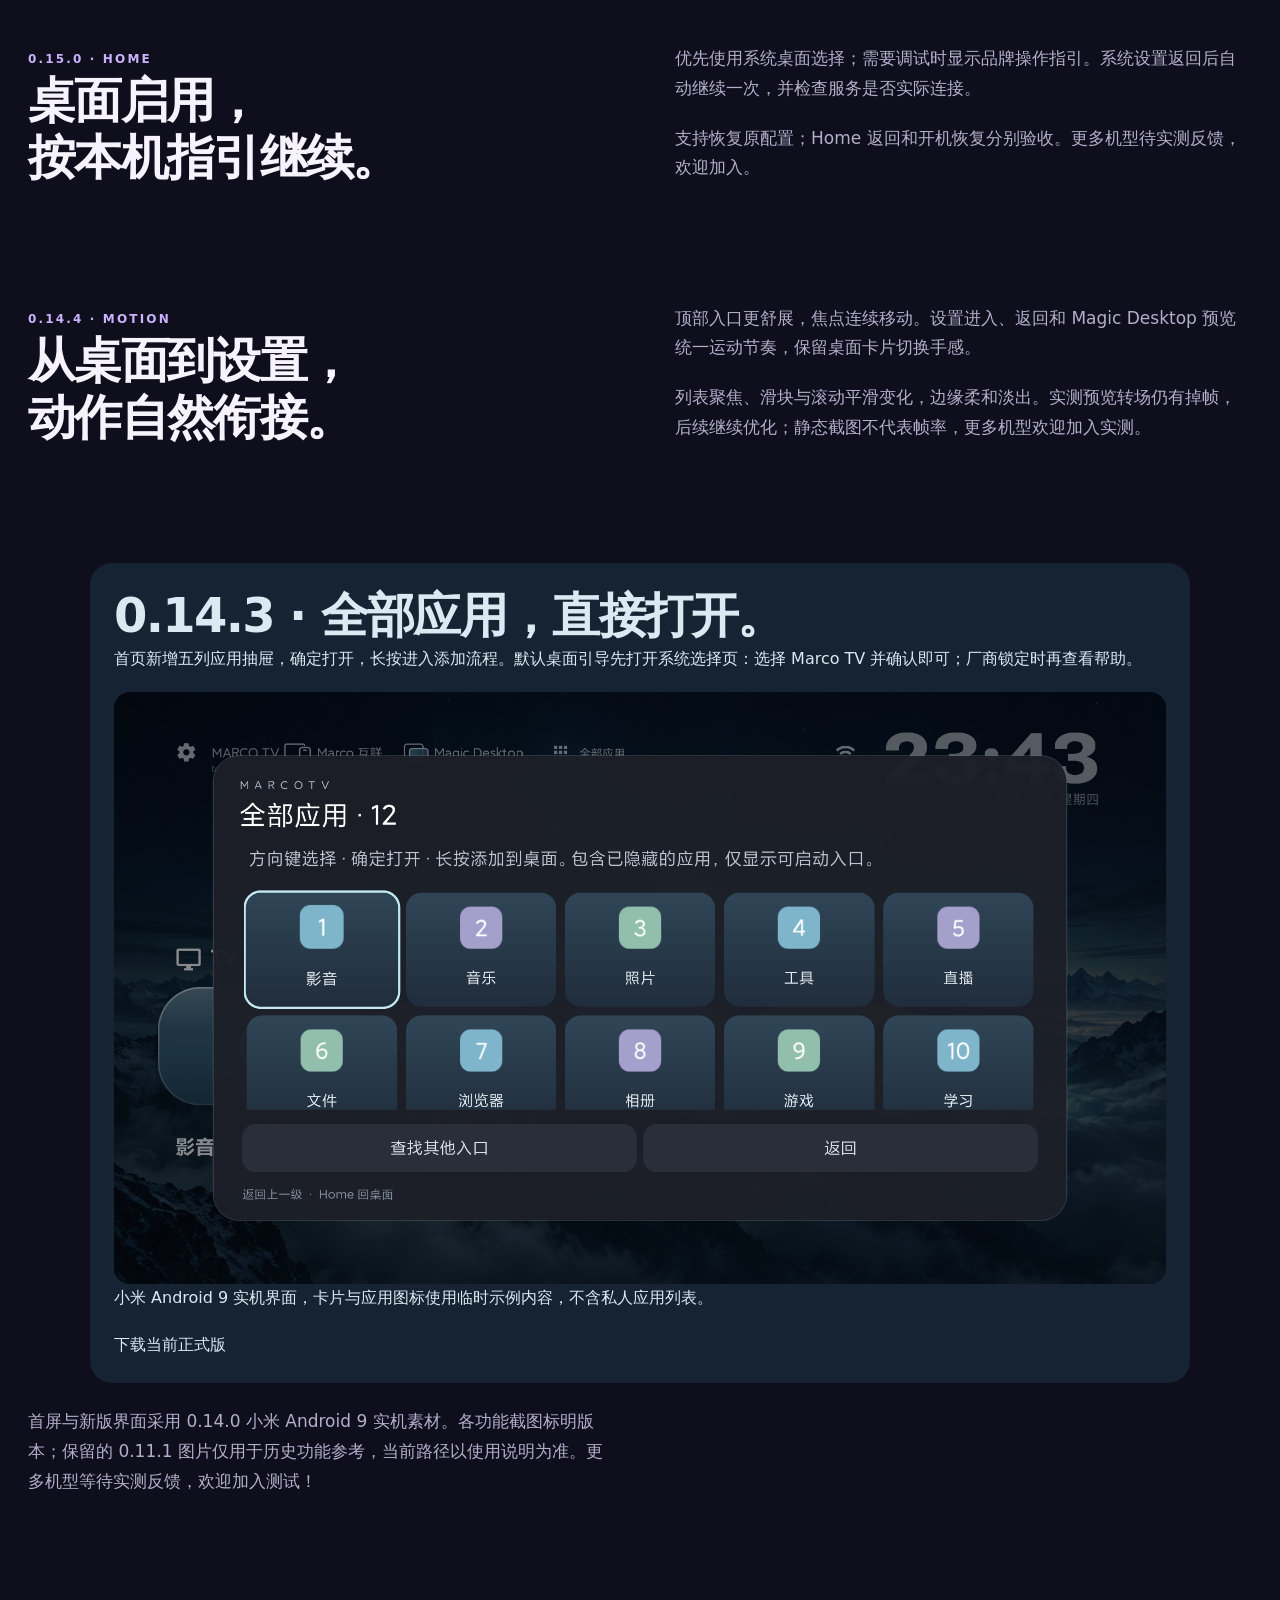
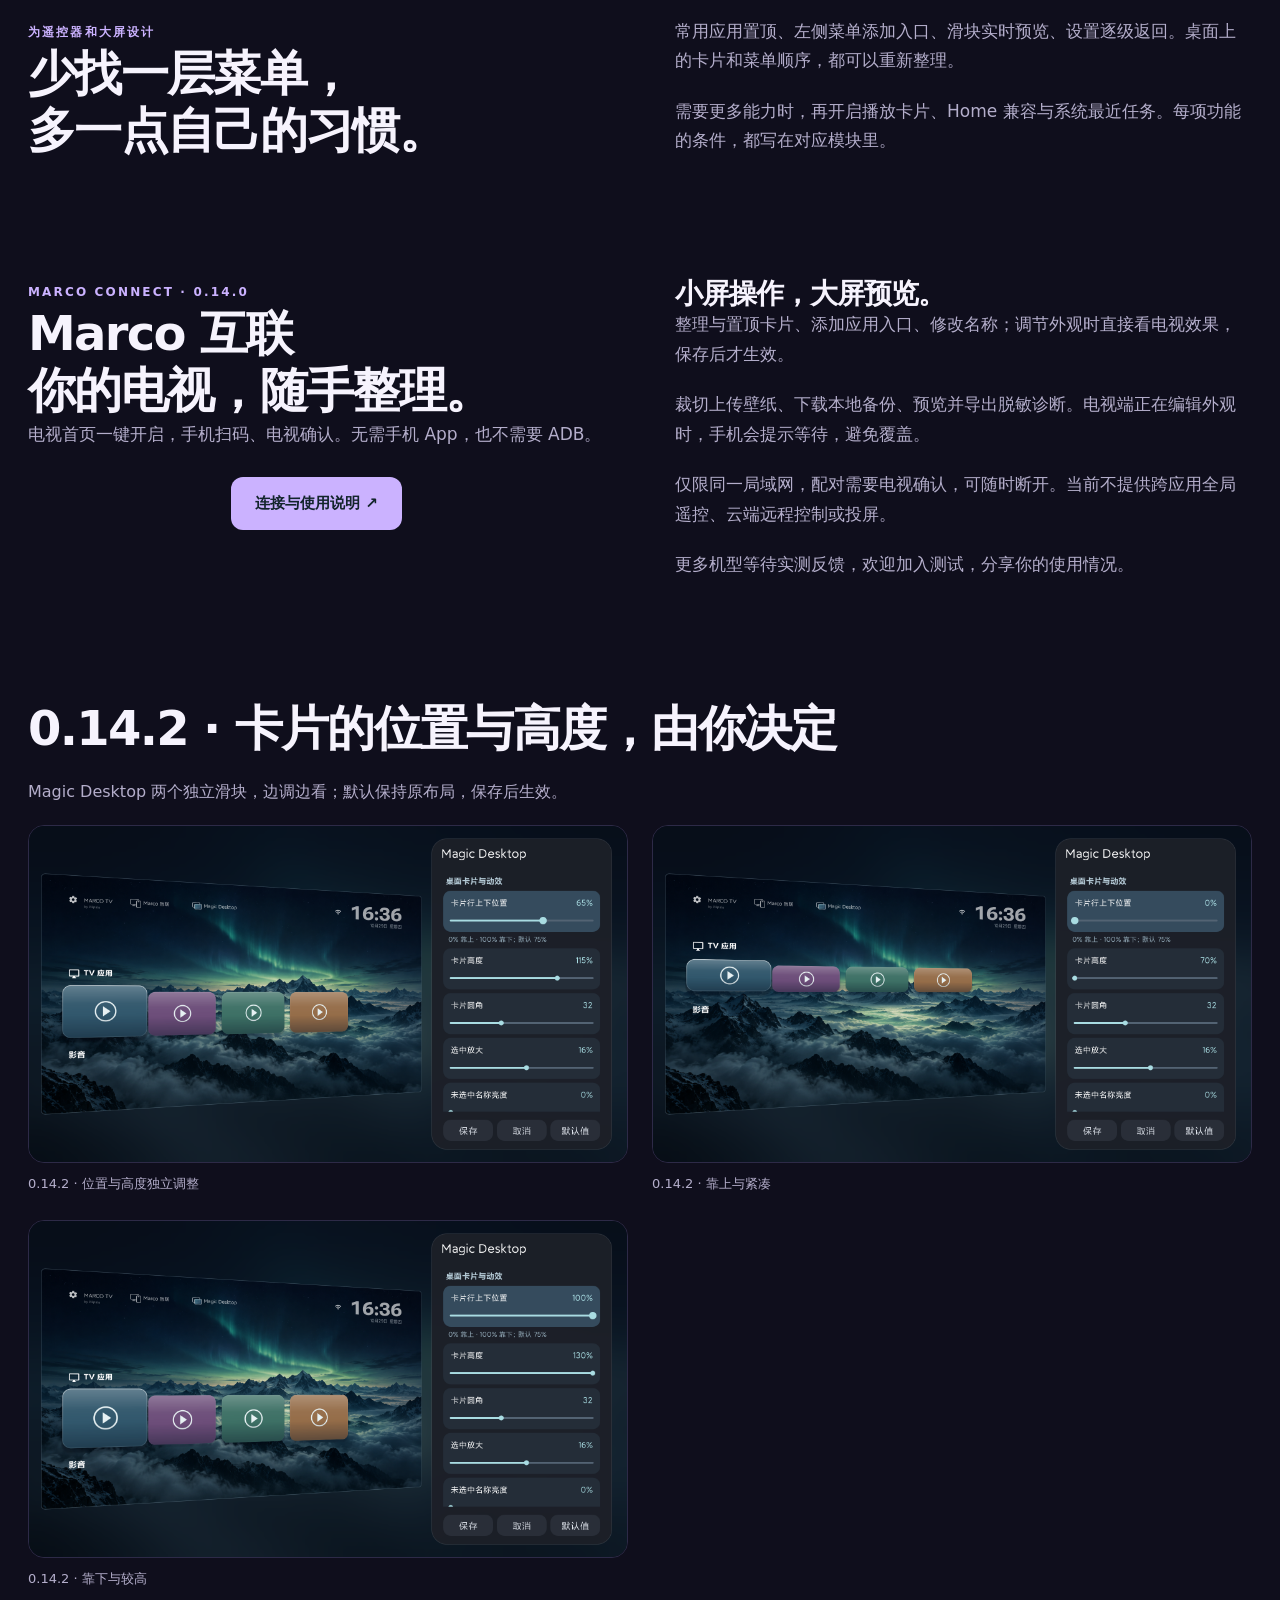
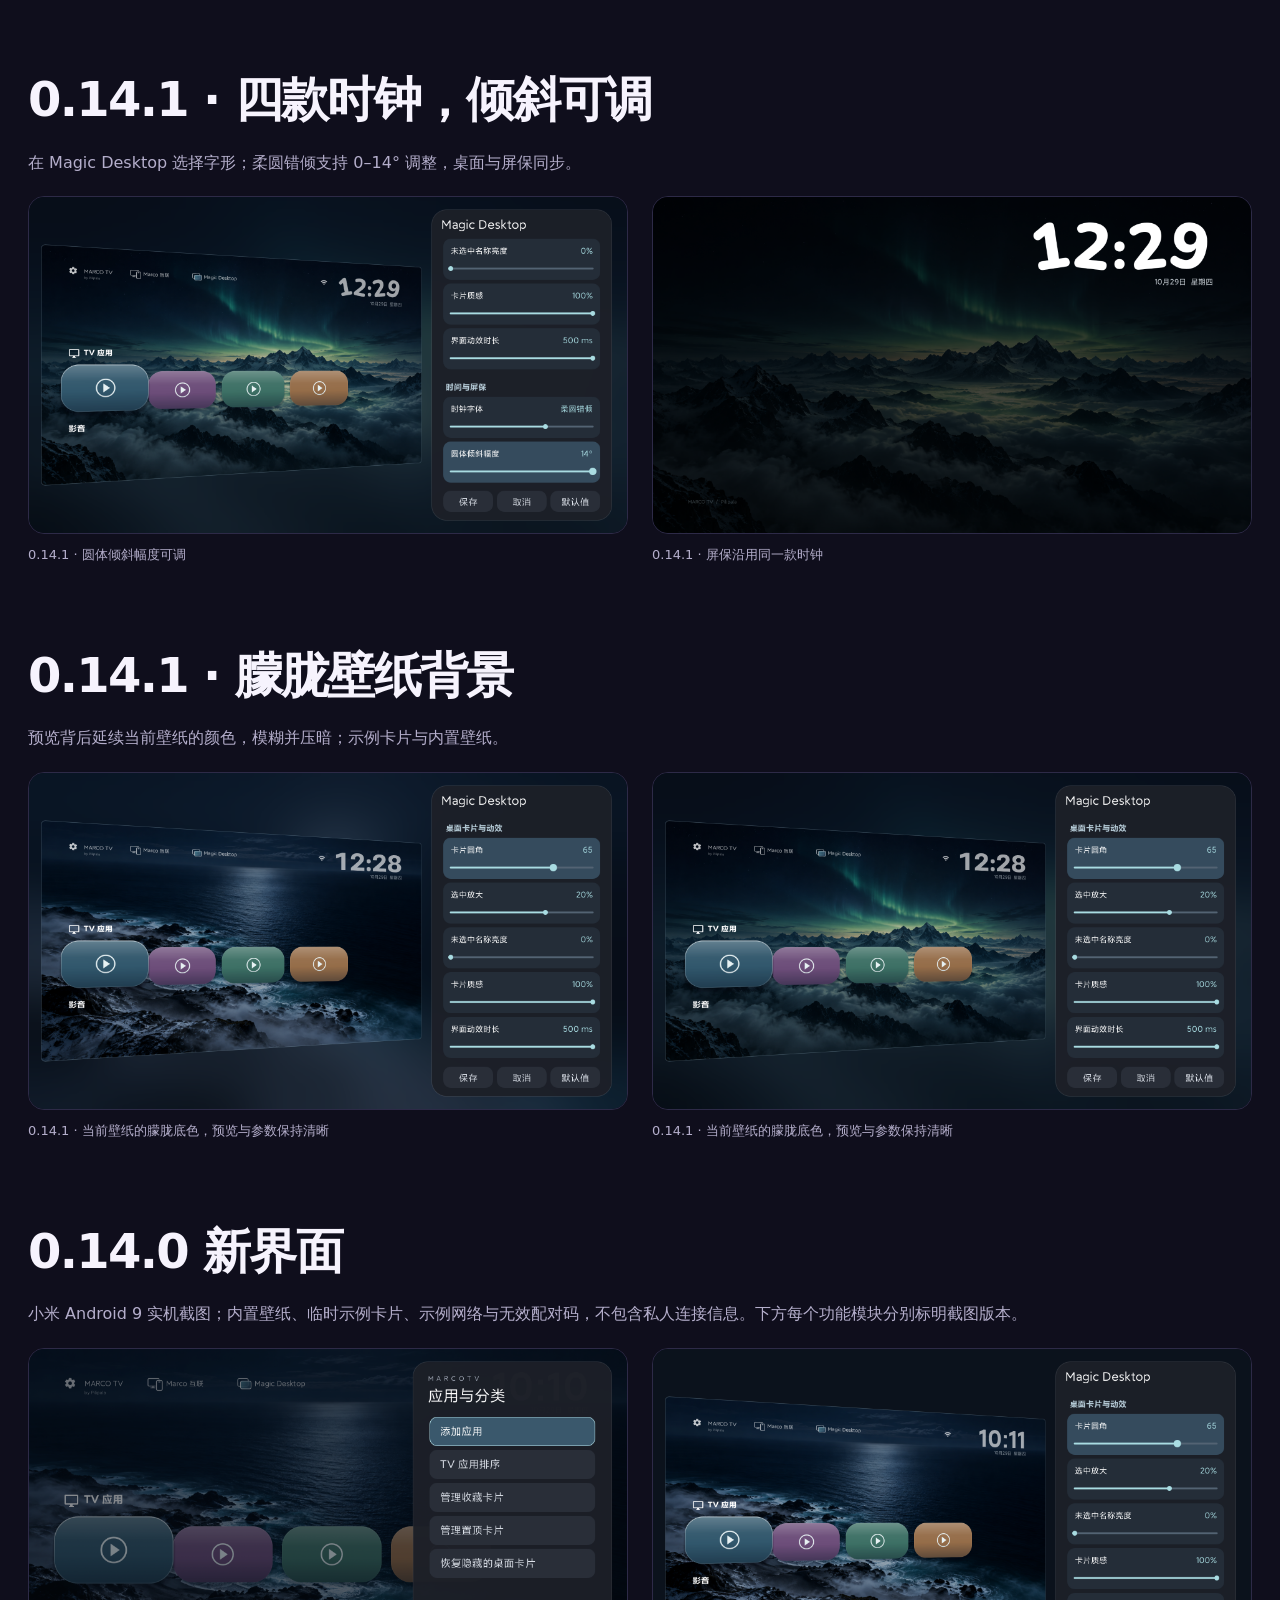
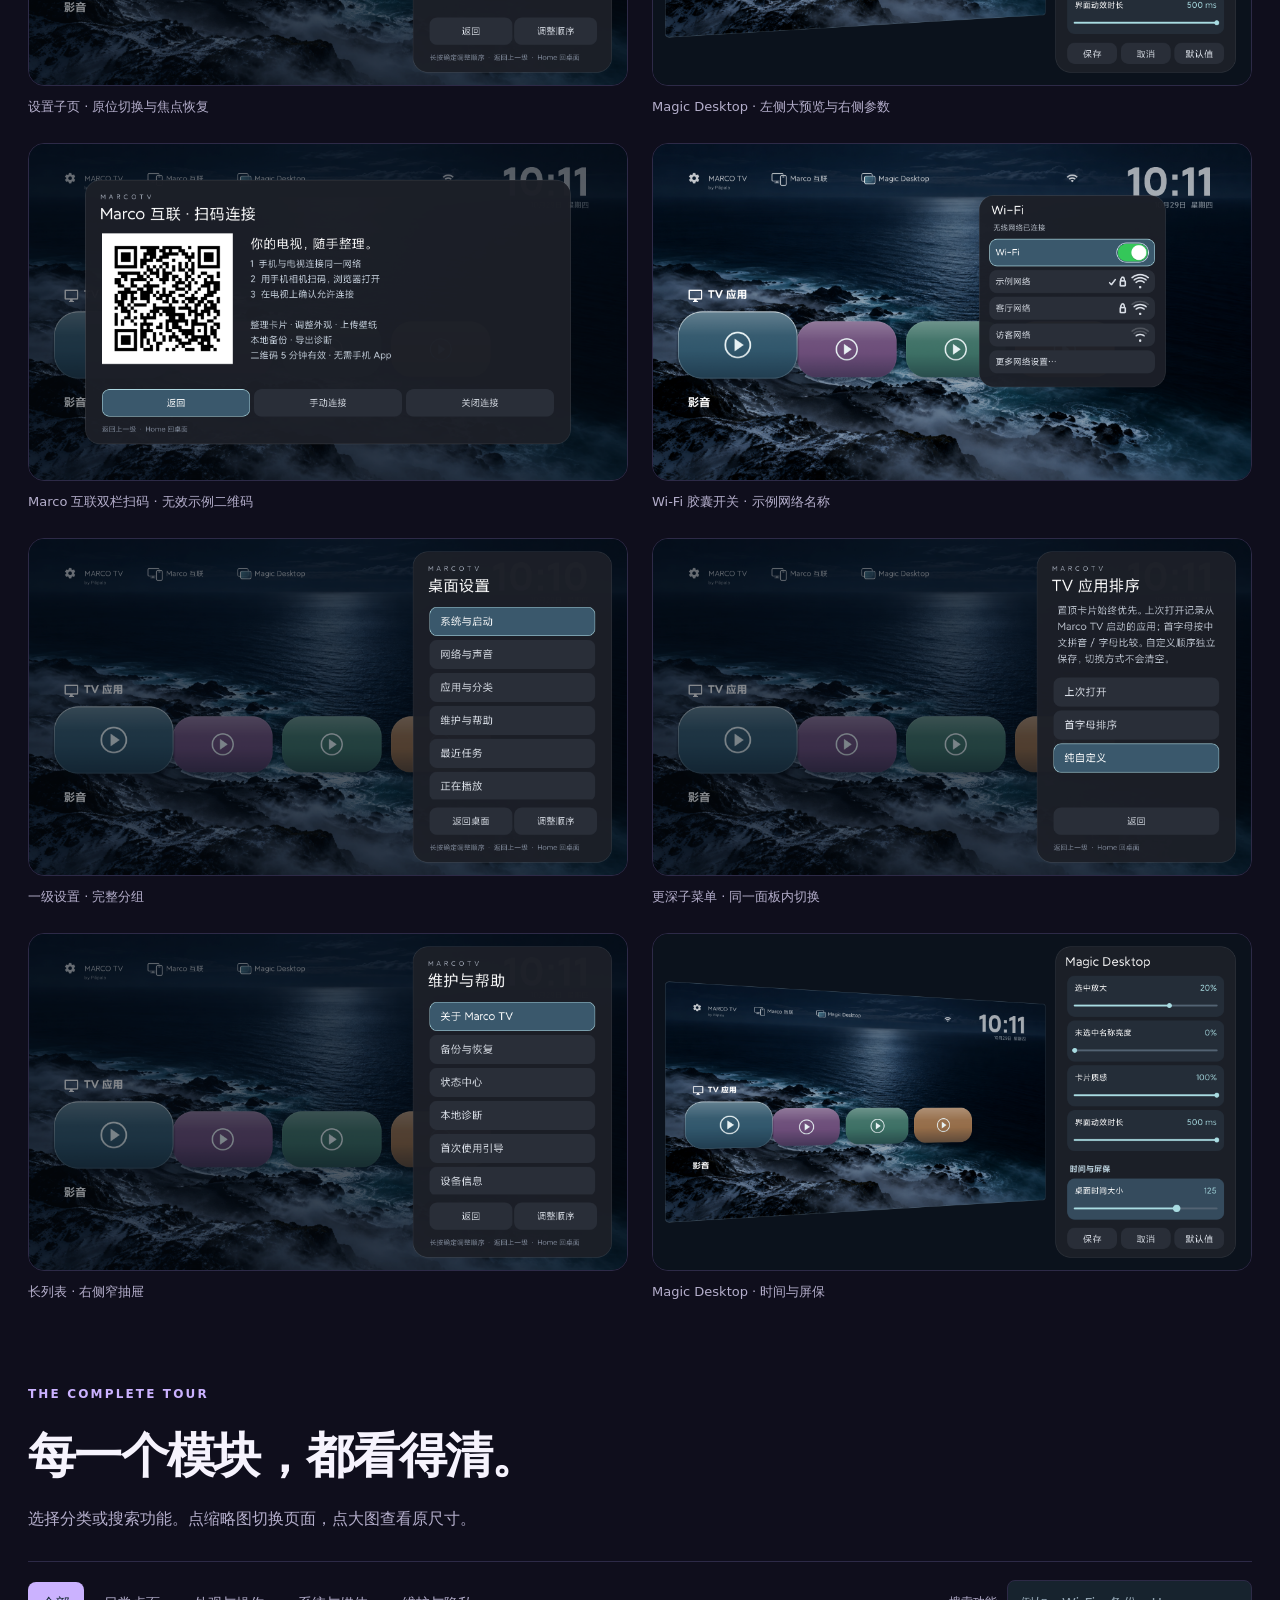
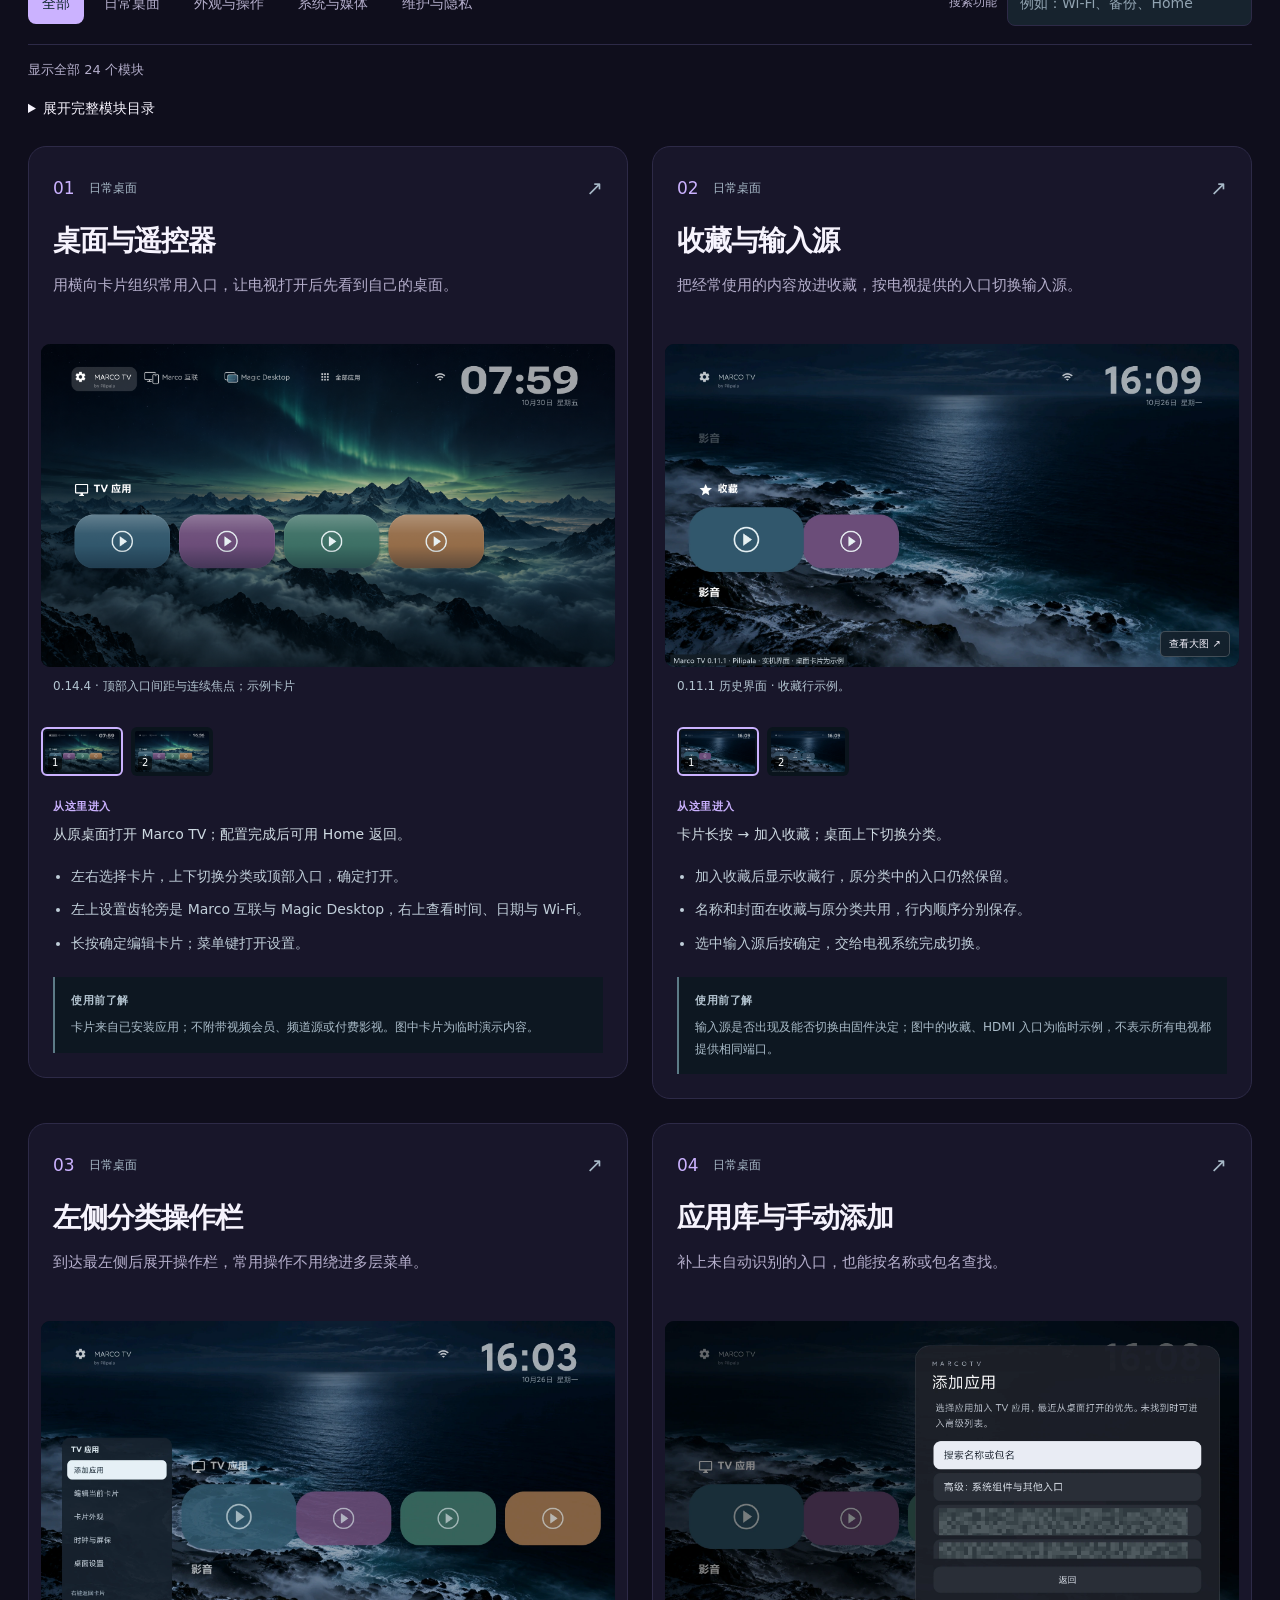
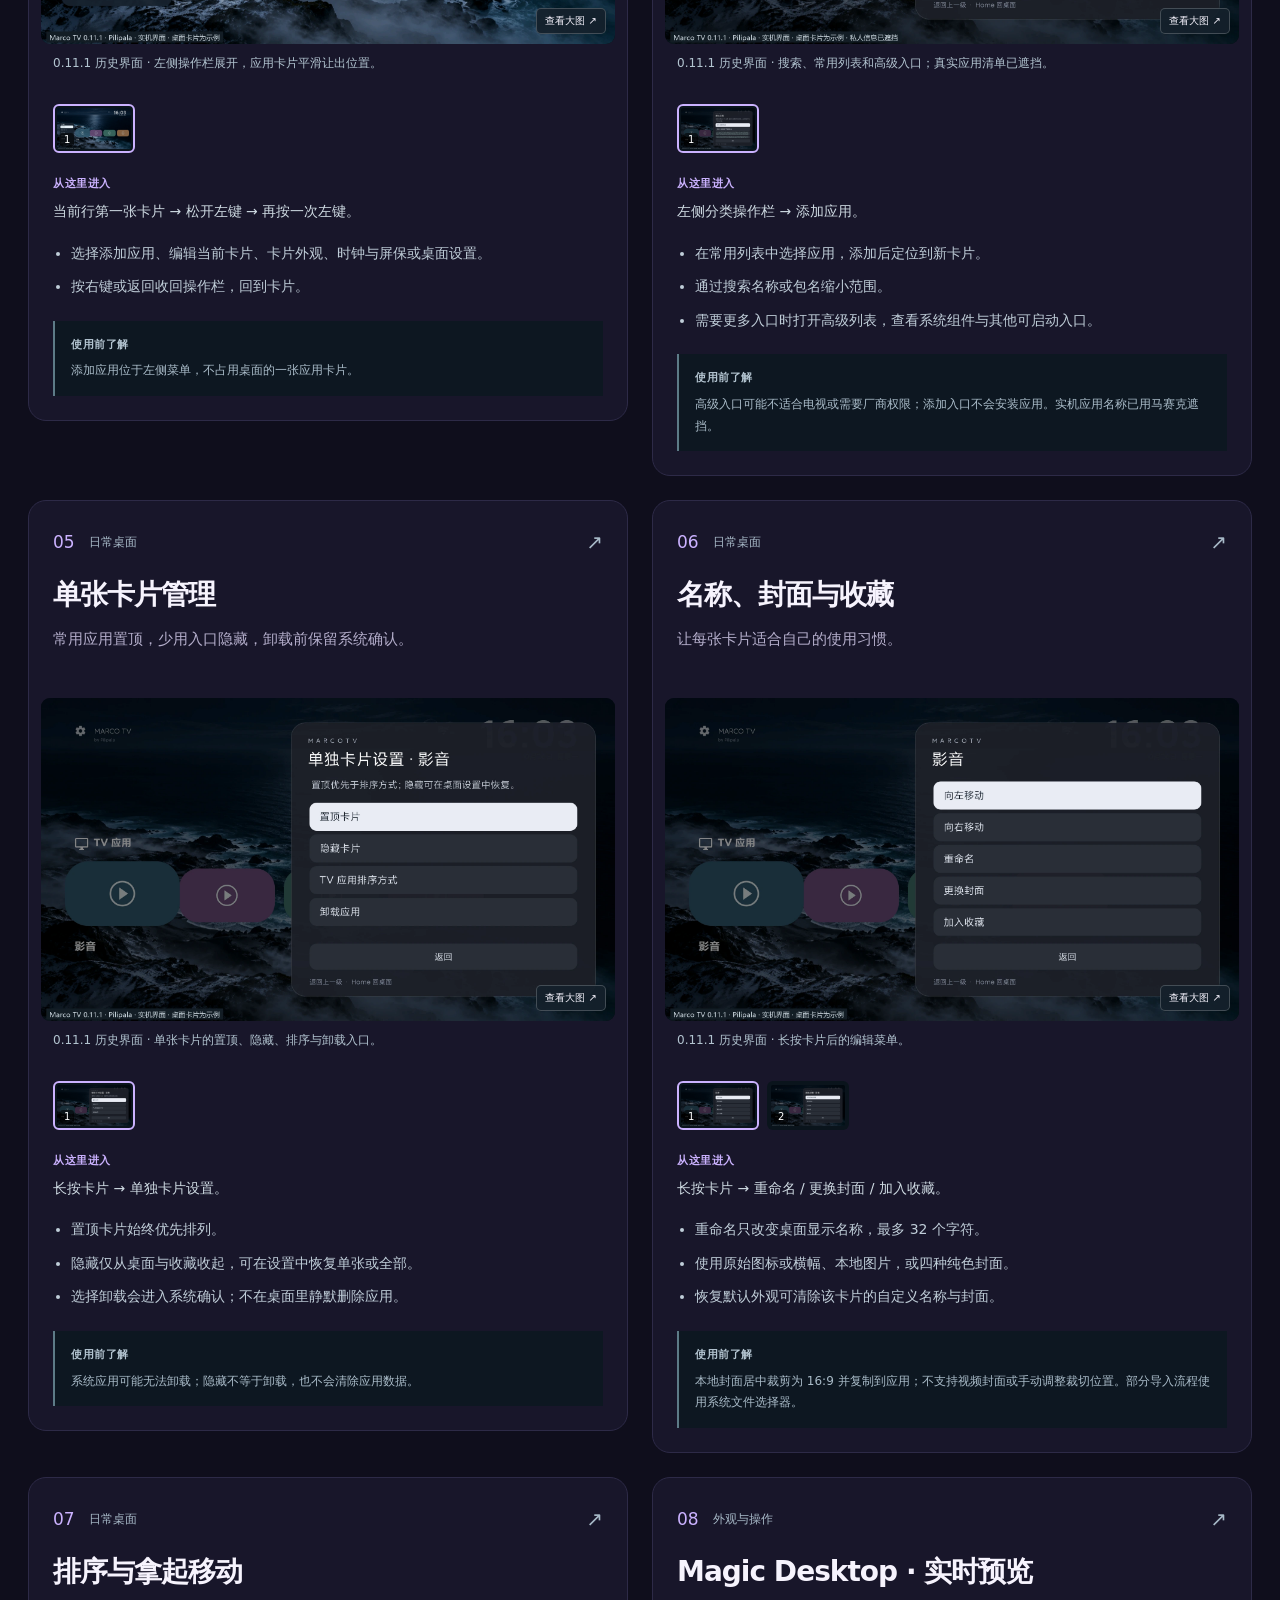
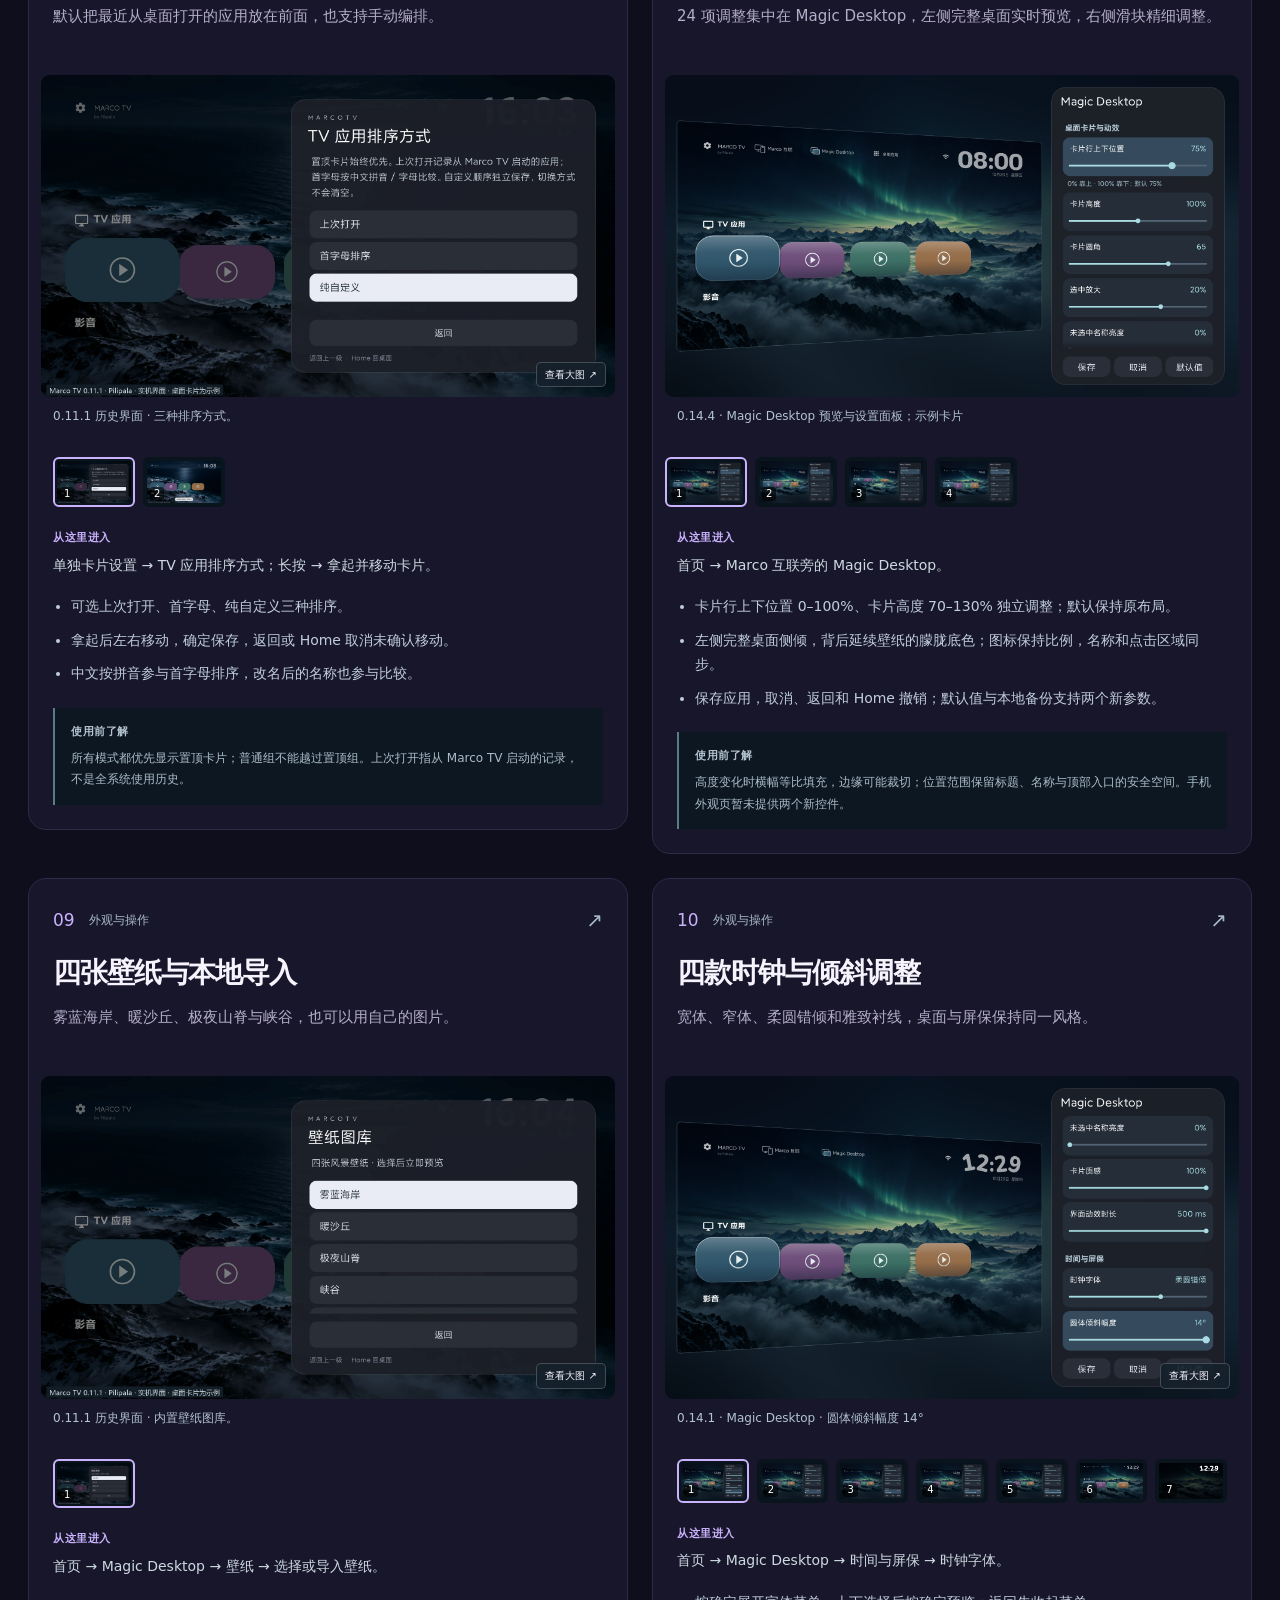
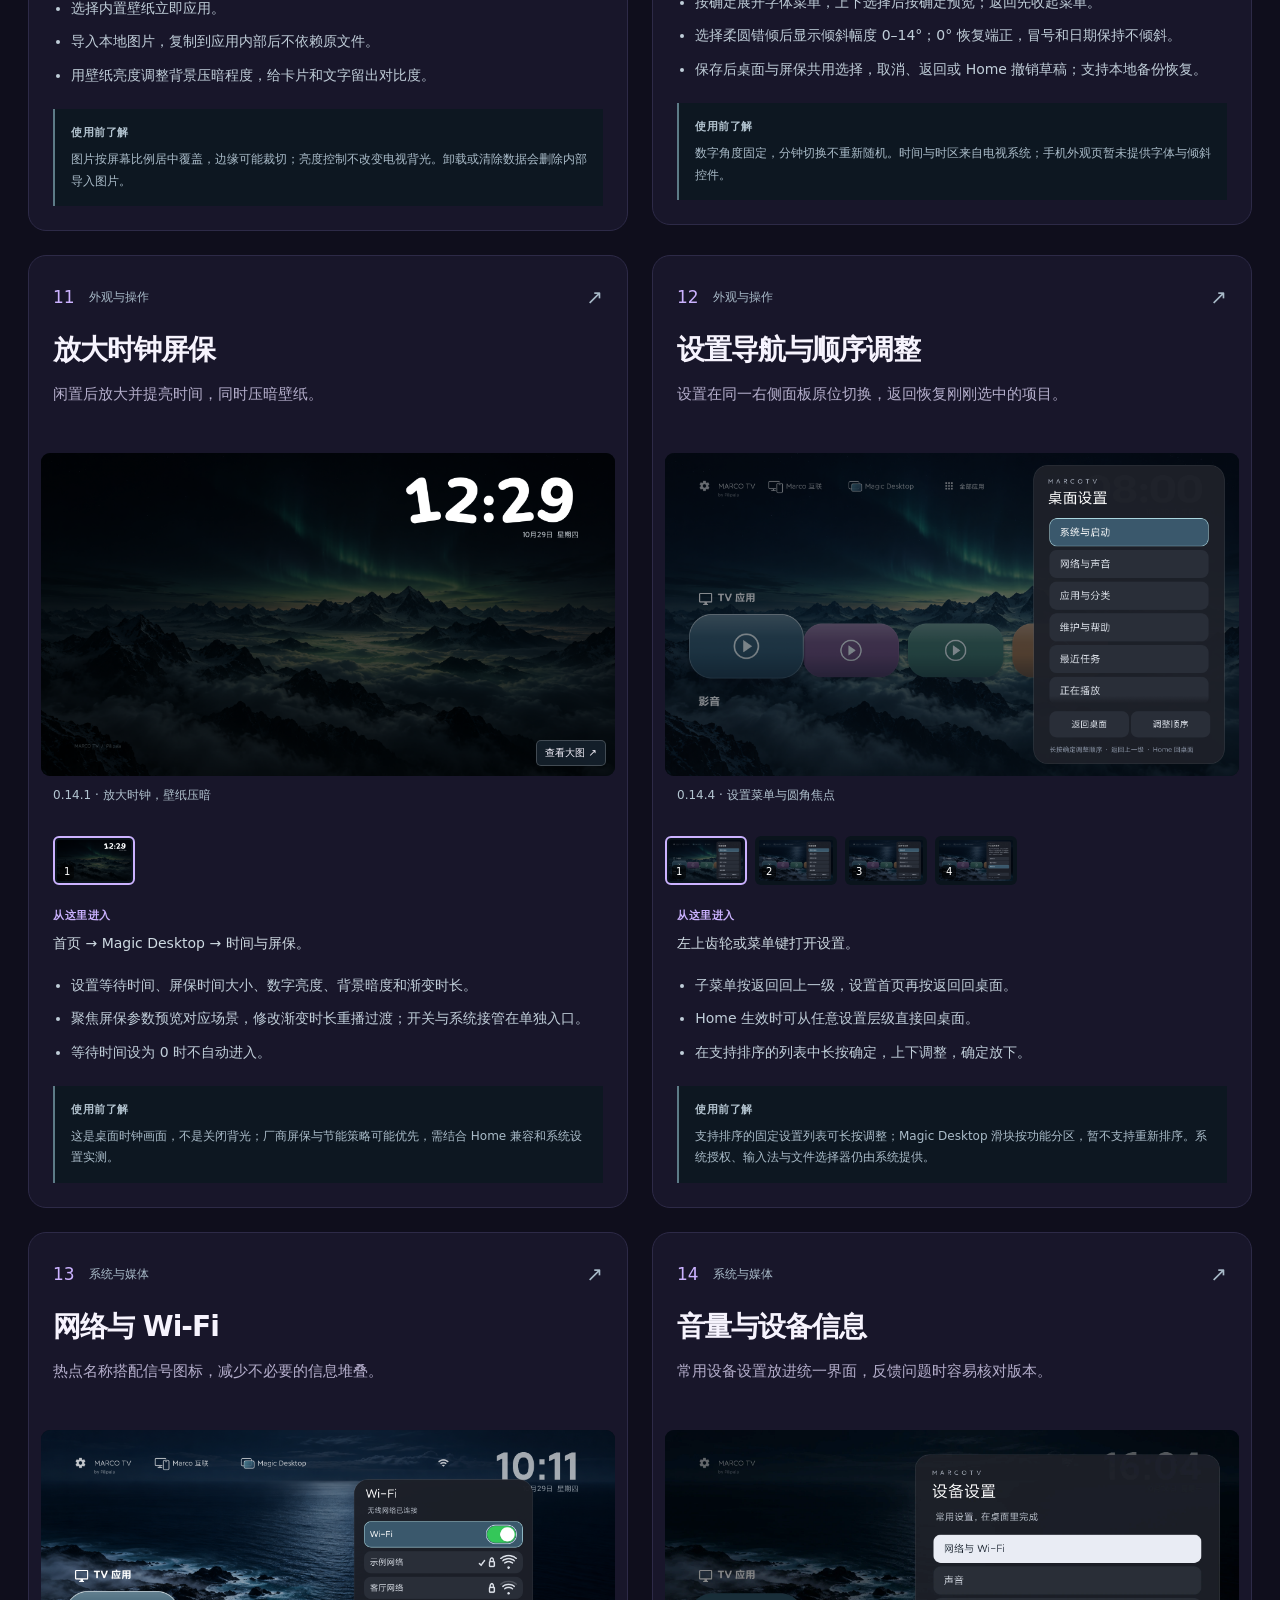
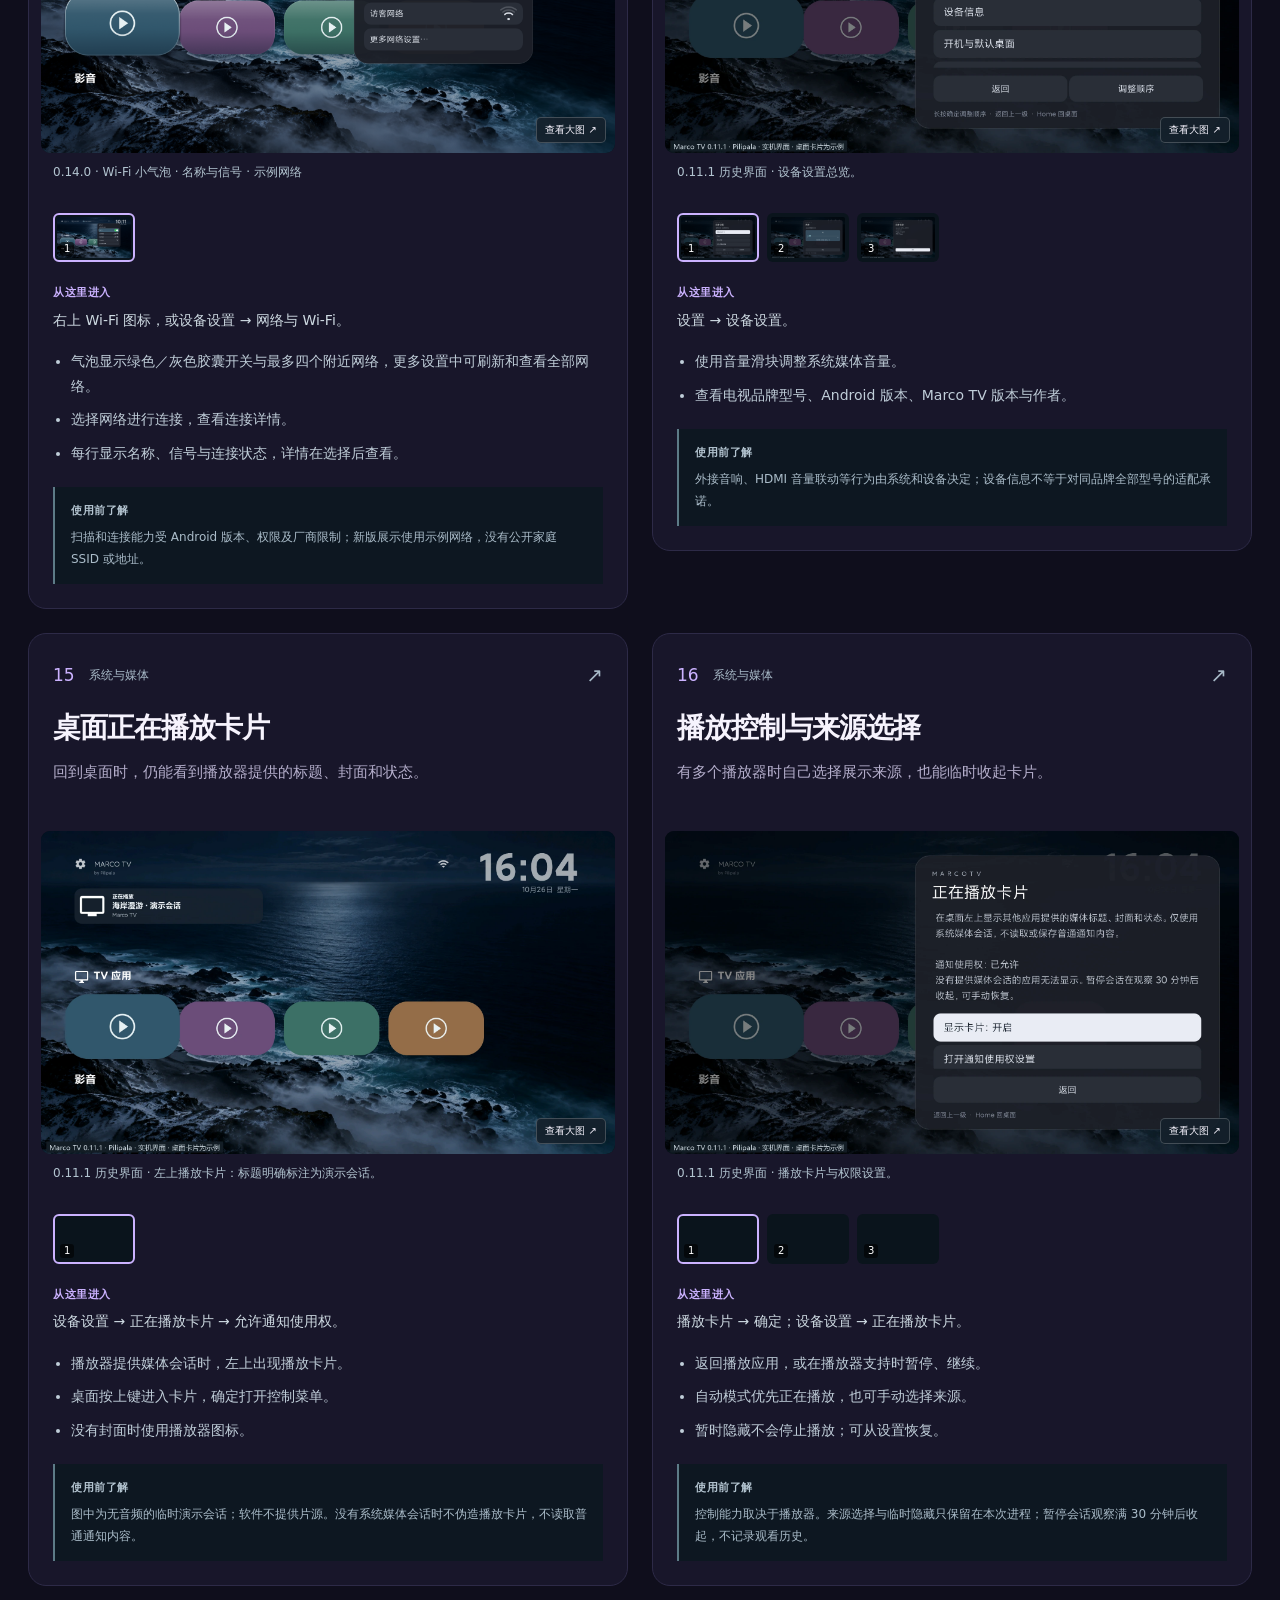
==== commit 87fc8649: "Release Marco TV 0.21.0 and Marco TV Lite 0.3.0 with unified brand visual language" ====
--- a/docs/showcase/index.html
+++ b/docs/showcase/index.html
@@ -1,13 +1,13 @@
 <!doctype html>
 <!-- Copyright (C) 2026 Pilipala · SPDX-License-Identifier: GPL-3.0-only -->
-<html lang="zh-CN"><head><meta charset="utf-8"><meta name="viewport" content="width=device-width,initial-scale=1"><meta name="description" content="Marco TV，Pilipala 开发的免费开源 Android 电视桌面。Marco 互联、新设置与实时预览，24 个功能模块和脱敏实机截图、安装与使用说明。"><meta name="color-scheme" content="dark"><title>Marco TV · 把电视桌面整理成自己的样子</title><link rel="stylesheet" href="style.css"><link rel="icon" href="data:image/svg+xml,%3Csvg xmlns='http://www.w3.org/2000/svg' viewBox='0 0 64 64'%3E%3Crect width='64' height='64' rx='18' fill='%239cd9cf'/%3E%3Cpath d='M16 44V20l16 16 16-16v24' fill='none' stroke='%2315232b' stroke-width='6'/%3E%3C/svg%3E"></head>
+<html lang="zh-CN"><head><meta charset="utf-8"><meta name="viewport" content="width=device-width,initial-scale=1"><meta name="description" content="Marco TV，Pilipala 开发的免费开源 Android 电视桌面。Marco 互联、新设置与实时预览，24 个功能模块和脱敏实机截图、安装与使用说明。"><meta name="color-scheme" content="dark"><title>Marco TV · 把电视桌面整理成自己的样子</title><link rel="stylesheet" href="style.css"><link rel="icon" type="image/png" sizes="32x32" href="../brand/favicon-32.png"><link rel="apple-touch-icon" sizes="180x180" href="../brand/favicon-180.png"><link rel="shortcut icon" href="../brand/favicon.ico"></head>
 <body>
 
-<a class="skip" href="#modules">跳到功能模块</a><header><a class="brand" href="#top"><span class="mark">M</span>Marco TV <small>by Pilipala</small></a><nav aria-label="主导航"><a href="#connect">Marco 互联</a><a href="#modules">功能</a><a href="../install/">无 U 盘安装</a><a href="https://github.com/Pilipala9919/MarcoTV">GitHub ↗</a></nav></header>
-<main id="top"><section class="hero"><div class="eyebrow">ANDROID TV LAUNCHER · 免费开源 · 0.20.0</div><h1>把电视桌面，<br><span>整理成自己的样子。</span></h1><p class="lead">应用、时间、风景，回到一眼看清的位置。<br>用遥控器就能调整，让每次按下 Home 都更顺手。</p><div class="actions"><a class="primary" href="https://github.com/Pilipala9919/MarcoTV/releases/latest">免费下载 Marco TV <span>↗</span></a><a class="secondary" href="#modules">查看全部功能 ↓</a></div><p class="refund">作者 Pilipala · GPL-3.0-only<br>如果你付费购买了本软件，请尽快向购买平台申请退款。</p><figure class="hero-screen"><a class="zoom" href="assets/89-desktop-motion.png"><img src="assets/89-desktop-motion.png" width="1920" height="1080" alt="Marco TV 实机桌面，卡片为临时示例"></a><figcaption>0.14.4 实机界面 · 示例卡片 · Android 9 · 1920 × 1080</figcaption></figure><div class="facts"><div><strong>24</strong><span>功能模块逐项介绍</span></div><div><strong>0.14.4</strong><span>新版界面实机展示</span></div><div><strong>本地</strong><span>备份与诊断，不自动上传</span></div></div></section><section class="intro" id="home0150"><div><span class="eyebrow">0.15.0 · HOME</span><h2>桌面启用，<br>按本机指引继续。</h2></div><div><p>优先使用系统桌面选择；需要调试时显示品牌操作指引。系统设置返回后自动继续一次，并检查服务是否实际连接。</p><p>支持恢复原配置；Home 返回和开机恢复分别验收。更多机型待实测反馈，欢迎加入。</p></div></section><section class="intro" id="motion0144"><div><span class="eyebrow">0.14.4 · MOTION</span><h2>从桌面到设置，<br>动作自然衔接。</h2></div><div><p>顶部入口更舒展，焦点连续移动。设置进入、返回和 Magic Desktop 预览统一运动节奏，保留桌面卡片切换手感。</p><p>列表聚焦、滑块与滚动平滑变化，边缘柔和淡出。实测预览转场仍有掉帧，后续继续优化；静态截图不代表帧率，更多机型欢迎加入实测。</p></div></section><section style="max-width:1100px;margin:24px auto;padding:24px;color:#dbe9f2;background:#152333;border-radius:22px">
+<a class="skip" href="#modules">跳到功能模块</a><header><a class="brand" href="#top"><img class="mark" src="../brand/app-icon-192.png" width="34" height="34" alt="Marco TV 图标">Marco TV <small>by Pilipala</small></a><nav aria-label="主导航"><a href="#connect">Marco 互联</a><a href="#modules">功能</a><a href="../install/">无 U 盘安装</a><a href="https://github.com/Pilipala9919/MarcoTV">GitHub ↗</a></nav></header>
+<main id="top"><section class="hero"><div class="eyebrow">ANDROID TV LAUNCHER · 免费开源 · 0.21.0</div><h1>把电视桌面，<br><span>整理成自己的样子。</span></h1><p class="lead">应用、时间、风景，回到一眼看清的位置。<br>用遥控器就能调整，让每次按下 Home 都更顺手。</p><div class="actions"><a class="primary" href="https://github.com/Pilipala9919/MarcoTV/releases/latest">免费下载 Marco TV <span>↗</span></a><a class="secondary" href="#modules">查看全部功能 ↓</a></div><p class="refund">作者 Pilipala · GPL-3.0-only<br>如果你付费购买了本软件，请尽快向购买平台申请退款。</p><figure class="hero-screen"><a class="zoom" href="assets/89-desktop-motion.png"><img src="assets/89-desktop-motion.png" width="1920" height="1080" alt="Marco TV 实机桌面，卡片为临时示例"></a><figcaption>0.14.4 实机界面 · 示例卡片 · Android 9 · 1920 × 1080</figcaption></figure><div class="facts"><div><strong>24</strong><span>功能模块逐项介绍</span></div><div><strong>0.14.4</strong><span>新版界面实机展示</span></div><div><strong>本地</strong><span>备份与诊断，不自动上传</span></div></div></section><section class="intro" id="home0150"><div><span class="eyebrow">0.15.0 · HOME</span><h2>桌面启用，<br>按本机指引继续。</h2></div><div><p>优先使用系统桌面选择；需要调试时显示品牌操作指引。系统设置返回后自动继续一次，并检查服务是否实际连接。</p><p>支持恢复原配置；Home 返回和开机恢复分别验收。更多机型待实测反馈，欢迎加入。</p></div></section><section class="intro" id="motion0144"><div><span class="eyebrow">0.14.4 · MOTION</span><h2>从桌面到设置，<br>动作自然衔接。</h2></div><div><p>顶部入口更舒展，焦点连续移动。设置进入、返回和 Magic Desktop 预览统一运动节奏，保留桌面卡片切换手感。</p><p>列表聚焦、滑块与滚动平滑变化，边缘柔和淡出。实测预览转场仍有掉帧，后续继续优化；静态截图不代表帧率，更多机型欢迎加入实测。</p></div></section><section style="max-width:1100px;margin:24px auto;padding:24px;color:#dbe9f2;background:#152333;border-radius:22px">
 <h2>0.14.3 · 全部应用，直接打开。</h2><p>首页新增五列应用抽屉，确定打开，长按进入添加流程。默认桌面引导先打开系统选择页：选择 Marco TV 并确认即可；厂商锁定时再查看帮助。</p>
 <img src="assets/87-all-apps-drawer.png" alt="全部应用抽屉，临时示例应用" style="width:100%;border-radius:16px"><p>小米 Android 9 实机界面，卡片与应用图标使用临时示例内容，不含私人应用列表。</p>
-<a href="https://marcotv.wlj9919.top/MarcoTV-0.20.0.apk">下载当前正式版</a></section>
+<a href="https://marcotv.wlj9919.top/MarcoTV-0.21.0.apk">下载当前正式版</a></section>
 <section class="intro"><p>首屏与新版界面采用 0.14.0 小米 Android 9 实机素材。各功能截图标明版本；保留的 0.11.1 图片仅用于历史功能参考，当前路径以<a href="https://github.com/Pilipala9919/MarcoTV/blob/main/docs/使用说明.md">使用说明</a>为准。更多机型等待实测反馈，欢迎加入测试！</p></section>
 <section class="intro"><div><span class="eyebrow">为遥控器和大屏设计</span><h2>少找一层菜单，<br>多一点自己的习惯。</h2></div><div><p>常用应用置顶、左侧菜单添加入口、滑块实时预览、设置逐级返回。桌面上的卡片和菜单顺序，都可以重新整理。</p><p>需要更多能力时，再开启播放卡片、Home 兼容与系统最近任务。每项功能的条件，都写在对应模块里。</p></div></section>
 <section id="connect" class="intro"><div><span class="eyebrow">MARCO CONNECT · 0.14.0</span><h2>Marco 互联<br>你的电视，随手整理。</h2><p>电视首页一键开启，手机扫码、电视确认。无需手机 App，也不需要 ADB。</p><div class="actions"><a class="primary" href="https://github.com/Pilipala9919/MarcoTV/blob/main/docs/手机管理.md">连接与使用说明 ↗</a></div></div><div><h3>小屏操作，大屏预览。</h3><p>整理与置顶卡片、添加应用入口、修改名称；调节外观时直接看电视效果，保存后才生效。</p><p>裁切上传壁纸、下载本地备份、预览并导出脱敏诊断。电视端正在编辑外观时，手机会提示等待，避免覆盖。</p><p>仅限同一局域网，配对需要电视确认，可随时断开。当前不提供跨应用全局遥控、云端远程控制或投屏。</p><p>更多机型等待实测反馈，<a href="https://github.com/Pilipala9919/MarcoTV/issues">欢迎加入测试，分享你的使用情况</a>。</p></div></section>
@@ -19,5 +19,5 @@
 <section class="wallpaper-section"><div class="eyebrow">FOUR LANDSCAPES</div><h2>四种风景，一块自己的屏幕。</h2><p>内置生成壁纸，也支持导入自己的图片。以下为原始壁纸预览，实际桌面会按设置压暗和裁切。</p><div class="wallpapers"><figure><a class="zoom" href="assets/wallpaper-coast.webp"><img src="assets/wallpaper-coast.webp" alt="雾蓝海岸，内置生成壁纸" loading="lazy" width="960" height="540"></a><figcaption>雾蓝海岸</figcaption></figure><figure><a class="zoom" href="assets/wallpaper-dunes.webp"><img src="assets/wallpaper-dunes.webp" alt="暖沙丘，内置生成壁纸" loading="lazy" width="960" height="540"></a><figcaption>暖沙丘</figcaption></figure><figure><a class="zoom" href="assets/wallpaper-aurora.webp"><img src="assets/wallpaper-aurora.webp" alt="极夜山脊，内置生成壁纸" loading="lazy" width="960" height="540"></a><figcaption>极夜山脊</figcaption></figure><figure><a class="zoom" href="assets/wallpaper-canyon.webp"><img src="assets/wallpaper-canyon.webp" alt="峡谷，内置生成壁纸" loading="lazy" width="960" height="540"></a><figcaption>峡谷</figcaption></figure></div></section>
 <section id="start" class="start"><div class="eyebrow">GET STARTED</div><h2>先确认系统，再开始安装。</h2><p>最低 Android 6.0。当前实测 Xiaomi MiTV-ASTP0 / Android 9。其他型号需逐项验证，三星 Tizen、LG webOS、Apple tvOS 等不能直接安装此 APK。</p><ol><li><b>核对品牌、型号与系统</b><span>按品牌入口说明找到设备信息，确认支持 Android APK。</span></li><li><b>安装并先试用桌面</b><span>普通试用可用 U 盘安装；按需允许未知来源。</span></li><li><b>按需配置进阶能力</b><span>Home、开机恢复及最近任务按说明授权和实测，保留原厂桌面。</span></li></ol><div class="doc-links"><a href="https://github.com/Pilipala9919/MarcoTV/blob/main/docs/安装说明.md">详细安装说明 ↗</a><a href="https://github.com/Pilipala9919/MarcoTV/blob/main/docs/各品牌电视设置入口.md">各品牌开关位置 ↗</a><a href="https://github.com/Pilipala9919/MarcoTV/blob/main/docs/使用说明.md">详细使用说明 ↗</a><a href="https://github.com/Pilipala9919/MarcoTV/blob/main/docs/常见问题.md">常见问题 ↗</a></div></section>
 <section class="privacy" id="privacy"><div class="eyebrow">PRIVACY & SOURCES</div><h2>展示功能，保护私人内容。</h2><p>新增 3 张素材为 Marco TV 0.14.4 的实机界面；4 张 0.14.2 素材保留版本标记；11 张 0.14.1 素材保留版本标记；0.14.0 等历史素材保留版本标记，采用内置壁纸、临时示例卡片、示例网络和无效配对码。其余标注 0.11.1 的图片为历史实机界面。桌面卡片、收藏、输入源与播放会话使用临时示例数据；真实应用名称、图标、Wi-Fi 名称、检查时间及存储数值已按需遮挡。示例不代表软件预装应用、片源或会员。截图仅用于功能展示，不作为各品牌兼容性或持续运行的证明。</p><p>马赛克区域使用独立生成的不透明色块替换原像素后导出。公开文件没有原始截图、界面树、真实日志或备份，也不保留图片 EXIF。演示期间未确认恢复、卸载应用或切换网络。</p><p>本页无分析统计、远程字体或第三方脚本。GitHub Pages 与 Cloudflare 镜像分别提供页面托管，镜像可能启用平台访问统计。<a href="asset-manifest.json">查看公开素材清单</a> · <a href="https://github.com/Pilipala9919/MarcoTV/blob/main/docs/隐私说明.md">软件隐私说明</a> · <a href="https://github.com/Pilipala9919/MarcoTV/blob/main/docs/验证范围.md">验证范围</a></p></section>
-</main><footer><a class="brand" href="#top">Marco TV <small>by Pilipala</small></a><p>免费开源 · GPL-3.0-only · Copyright © 2026 Pilipala<br>产品展示更新于 2026-11-22 · 当前版本 0.20.0</p><a href="https://github.com/Pilipala9919/MarcoTV/blob/main/docs/产品介绍与功能展示.md">GitHub 图文版 ↗</a></footer>
+</main><footer><a class="brand" href="#top"><img class="mark" src="../brand/app-icon-192.png" width="28" height="28" alt="Marco TV 图标">Marco TV <small>by Pilipala</small></a><p>免费开源 · GPL-3.0-only · Copyright © 2026 Pilipala<br>产品展示更新于 2026-11-22 · 当前版本 0.21.0</p><a href="https://github.com/Pilipala9919/MarcoTV/blob/main/docs/产品介绍与功能展示.md">GitHub 图文版 ↗</a></footer>
 <dialog id="lightbox" aria-label="截图大图"><div class="viewer-head"><span id="viewer-title"></span><button id="close-viewer" type="button" autofocus>关闭 ×</button></div><img id="viewer-img" alt=""><a id="original" href="" target="_blank" rel="noopener">打开图片原尺寸 ↗</a></dialog><script src="app.js"></script></body></html>
--- a/docs/showcase/style.css
+++ b/docs/showcase/style.css
@@ -1,7 +1,7 @@
 /* Copyright (C) 2026 Pilipala · SPDX-License-Identifier: GPL-3.0-only */
-:root{color-scheme:dark;--bg:#0b1118;--panel:#131d28;--line:#2a3845;--text:#eef4f7;--muted:#b0becb;--accent:#a9dfd5;font-family:Inter,"Segoe UI","Microsoft YaHei",system-ui,sans-serif}
+:root{color-scheme:dark;--bg:#0f0e1c;--panel:#18162a;--line:#2d2a47;--text:#f6f3fd;--muted:#b4aecb;--accent:#cbb2ff;font-family:Inter,"Segoe UI","Microsoft YaHei",system-ui,sans-serif}
 *{box-sizing:border-box}html{scroll-behavior:smooth;scroll-padding-top:100px}body{margin:0;background:var(--bg);color:var(--text);line-height:1.75}a{color:inherit;text-decoration:none}a:hover{color:var(--accent)}button,input{font:inherit}button,a,input,summary{-webkit-tap-highlight-color:transparent}button{cursor:pointer}button:focus-visible,a:focus-visible,input:focus-visible,summary:focus-visible{outline:3px solid var(--accent);outline-offset:5px}img{max-width:100%;height:auto;display:block}p{margin:0 0 1.2em}h1,h2,h3{line-height:1.2;letter-spacing:-.035em;margin:0}h2{font-size:clamp(30px,3.8vw,48px)}h3{font-size:28px}ul{padding-left:1.3em}li+li{margin-top:9px}figure{margin:0}.skip{position:fixed;top:-80px;left:20px;z-index:10;background:var(--accent);color:var(--bg);padding:12px}.skip:focus{top:10px}
-header{height:82px;display:flex;align-items:center;justify-content:space-between;gap:24px;padding:0 max(28px,calc((100vw - 1280px)/2));border-bottom:1px solid #ffffff10;background:#0b1118ee;position:relative;z-index:2}.brand{display:flex;align-items:center;gap:12px;white-space:nowrap;font-weight:650;font-size:23px;letter-spacing:-.5px}.brand small{color:var(--muted);font-weight:400;font-size:12px;letter-spacing:0}.mark{display:grid;place-items:center;border-radius:11px;background:var(--accent);color:#12242b;width:34px;height:34px;font-size:23px;line-height:1}header nav{display:flex;gap:32px;font-size:14px}main,footer{max-width:1280px;margin:auto;padding:0 28px}.hero{text-align:center;padding-top:76px}.eyebrow{color:var(--accent);font-size:12px;letter-spacing:.18em;font-weight:650;margin-bottom:22px}.hero h1{font-size:clamp(36px,5.8vw,76px);font-weight:650;line-height:1.18}.hero h1 span{color:#b7c8d5}.lead{font-size:clamp(16px,1.6vw,20px);color:var(--muted);margin:26px auto}.actions{display:flex;align-items:center;justify-content:center;gap:16px;flex-wrap:wrap;margin:28px auto}.primary,.secondary{display:inline-flex;gap:30px;align-items:center;padding:13px 24px;border-radius:12px;font-weight:600;font-size:15px}.primary{background:var(--accent);color:#12242b}.primary:hover{background:#c5eee6;color:#12242b}.secondary{border:1px solid var(--line);background:#15212b}.refund{color:#93a6b4;font-size:12px}.hero-screen{margin:42px auto 0}.hero-screen img{border-radius:20px;border:1px solid #53667666;box-shadow:0 32px 90px #0006}.hero-screen figcaption{margin-top:12px;color:var(--muted);font-size:12px}.facts{display:grid;grid-template-columns:repeat(3,1fr);border-bottom:1px solid var(--line);padding:38px 0 44px;margin-bottom:96px}.facts div+div{border-left:1px solid var(--line)}.facts strong{display:block;font-size:32px;font-weight:600;line-height:1.5}.facts span{font-size:13px;color:var(--muted)}.intro{display:grid;grid-template-columns:1fr 1fr;gap:70px;margin:0 0 100px}.intro p{color:var(--muted);font-size:17px}.section-heading{margin-bottom:28px}.section-heading p{color:var(--muted);margin-top:20px}.toolbar{display:flex;justify-content:space-between;align-items:center;gap:16px;flex-wrap:wrap;border-block:1px solid var(--line);padding:18px 0}.filters{display:flex;gap:6px;flex-wrap:wrap}.filters button{color:var(--muted);border:0;border-radius:8px;background:transparent;padding:9px 14px;font-size:14px}.filters button[aria-pressed=true]{background:var(--accent);color:#10272e}.search{display:flex;align-items:center;gap:10px;font-size:12px;color:var(--muted)}.search input{background:#17232e;color:var(--text);border:1px solid var(--line);border-radius:8px;padding:10px 12px;width:245px;font-size:14px}.search input::placeholder{color:#91a3b1}.result{font-size:13px;color:var(--muted);margin:14px 0}.catalog{margin-bottom:26px}.catalog summary{cursor:pointer;font-size:14px}.catalog nav{display:grid;grid-template-columns:repeat(3,1fr);gap:10px;margin-top:20px;font-size:14px;color:var(--muted)}.grid{display:grid;grid-template-columns:1fr 1fr;gap:24px;align-items:start}.module{min-width:0;border:1px solid var(--line);border-radius:18px;background:var(--panel);padding:24px;scroll-margin-top:24px}.module[hidden]{display:none}.module-top{display:flex;gap:14px;align-items:center;color:#a8bac8;font-size:12px;margin-bottom:18px}.module-top a{margin-left:auto;font-size:20px}.number{font-variant-numeric:tabular-nums;color:var(--accent);font-size:17px}.summary{color:var(--muted);font-size:15px;min-height:52px;margin:14px 0 20px}.module figure{margin-inline:-12px}.zoom{display:block;position:relative;cursor:zoom-in}.main-shot{border-radius:9px;width:100%;aspect-ratio:16/9;object-fit:contain;background:#080e13}.zoom-label{position:absolute;right:9px;bottom:10px;font-size:10px;background:#15222de8;border:1px solid #ffffff33;border-radius:5px;padding:3px 8px}.module figcaption{color:#b2c4d0;font-size:12px;line-height:1.6;margin:10px 12px 0;min-height:38px}.thumbs{display:flex;gap:8px;margin:12px 0 22px}.thumb{position:relative;border:2px solid transparent;border-radius:6px;background:#0a141c;padding:2px;width:82px;overflow:hidden;line-height:1}.thumb img{border-radius:2px;aspect-ratio:16/9;object-fit:cover;width:100%}.thumb[aria-pressed=true]{border-color:var(--accent)}.thumb span{position:absolute;left:5px;bottom:4px;font-size:10px;color:white;background:#0009;padding:2px 4px;border-radius:3px}.entry{font-size:14px;line-height:1.7;color:#cedae2}.entry b,.condition b{display:block;font-size:11px;letter-spacing:.05em;margin-bottom:6px;color:var(--accent)}.module ul{font-size:14px;color:#c0ced9;margin:0 0 22px}.condition{font-size:12px;color:#aabcc9;background:#0d1721;border-left:2px solid #5d7b87;padding:14px 16px;line-height:1.8;margin:0}.condition b{color:#b4c5d1}.wallpaper-section{margin:110px 0}.wallpaper-section>p{color:var(--muted);margin:20px 0 32px}.wallpapers{display:grid;grid-template-columns:repeat(4,1fr);gap:16px}.wallpapers img{border-radius:12px;aspect-ratio:16/9;object-fit:cover}.wallpapers figcaption{color:var(--muted);font-size:13px;margin-top:10px}.start{border:1px solid #34505b;background:linear-gradient(135deg,#18313c,#14212d);padding:50px;border-radius:24px}.start>p{color:#c0d0db;max-width:900px;margin-top:24px}.start ol{display:grid;grid-template-columns:repeat(3,1fr);gap:36px;padding:0;list-style:none;counter-reset:step;margin:32px 0}.start li{margin:0;counter-increment:step}.start li:before{content:'0'counter(step);color:var(--accent);font-size:26px;display:block;margin-bottom:15px}.start li b{display:block;font-size:17px}.start li span{display:block;margin-top:8px;font-size:14px;color:#b3c7d4}.doc-links{display:flex;flex-wrap:wrap;gap:12px}.doc-links a{padding:10px 16px;background:#0c1822;border-radius:8px;font-size:13px}.privacy{padding:90px 0 70px;max-width:940px}.privacy h2{font-size:32px;margin-bottom:24px}.privacy p{font-size:14px;color:var(--muted)}.privacy p a{color:var(--accent);text-decoration:underline;text-underline-offset:4px}footer{border-top:1px solid var(--line);padding-block:32px;display:flex;align-items:center;justify-content:space-between;gap:24px;font-size:12px;color:var(--muted)}footer p{margin:0}footer .brand{font-size:20px}dialog{border:1px solid #516879;border-radius:16px;width:min(96vw,1800px);max-width:96vw;max-height:96dvh;background:#0f1923;color:var(--text);padding:18px}dialog::backdrop{background:#02070dec;backdrop-filter:blur(8px)}.viewer-head{display:flex;align-items:center;justify-content:space-between;gap:15px;margin-bottom:14px;font-size:14px}#close-viewer{border:1px solid #627786;background:#243643;color:white;border-radius:8px;padding:8px 16px;flex-shrink:0}#viewer-img{width:100%;max-height:76dvh;object-fit:contain}#original{display:inline-block;font-size:12px;color:var(--accent);margin-top:12px}#empty{text-align:center;padding:50px}
+header{height:82px;display:flex;align-items:center;justify-content:space-between;gap:24px;padding:0 max(28px,calc((100vw - 1280px)/2));border-bottom:1px solid #ffffff10;background:#0b1118ee;position:relative;z-index:2}.brand{display:flex;align-items:center;gap:12px;white-space:nowrap;font-weight:650;font-size:23px;letter-spacing:-.5px}.brand small{color:var(--muted);font-weight:400;font-size:12px;letter-spacing:0}.mark{display:block;border-radius:9px;width:34px;height:34px;object-fit:cover;flex-shrink:0}header nav{display:flex;gap:32px;font-size:14px}main,footer{max-width:1280px;margin:auto;padding:0 28px}.hero{text-align:center;padding-top:76px}.eyebrow{color:var(--accent);font-size:12px;letter-spacing:.18em;font-weight:650;margin-bottom:22px}.hero h1{font-size:clamp(36px,5.8vw,76px);font-weight:650;line-height:1.18}.hero h1 span{color:#b7c8d5}.lead{font-size:clamp(16px,1.6vw,20px);color:var(--muted);margin:26px auto}.actions{display:flex;align-items:center;justify-content:center;gap:16px;flex-wrap:wrap;margin:28px auto}.primary,.secondary{display:inline-flex;gap:30px;align-items:center;padding:13px 24px;border-radius:12px;font-weight:600;font-size:15px}.primary{background:var(--accent);color:#12242b}.primary:hover{background:#c5eee6;color:#12242b}.secondary{border:1px solid var(--line);background:#15212b}.refund{color:#93a6b4;font-size:12px}.hero-screen{margin:42px auto 0}.hero-screen img{border-radius:20px;border:1px solid #53667666;box-shadow:0 32px 90px #0006}.hero-screen figcaption{margin-top:12px;color:var(--muted);font-size:12px}.facts{display:grid;grid-template-columns:repeat(3,1fr);border-bottom:1px solid var(--line);padding:38px 0 44px;margin-bottom:96px}.facts div+div{border-left:1px solid var(--line)}.facts strong{display:block;font-size:32px;font-weight:600;line-height:1.5}.facts span{font-size:13px;color:var(--muted)}.intro{display:grid;grid-template-columns:1fr 1fr;gap:70px;margin:0 0 100px}.intro p{color:var(--muted);font-size:17px}.section-heading{margin-bottom:28px}.section-heading p{color:var(--muted);margin-top:20px}.toolbar{display:flex;justify-content:space-between;align-items:center;gap:16px;flex-wrap:wrap;border-block:1px solid var(--line);padding:18px 0}.filters{display:flex;gap:6px;flex-wrap:wrap}.filters button{color:var(--muted);border:0;border-radius:8px;background:transparent;padding:9px 14px;font-size:14px}.filters button[aria-pressed=true]{background:var(--accent);color:#10272e}.search{display:flex;align-items:center;gap:10px;font-size:12px;color:var(--muted)}.search input{background:#17232e;color:var(--text);border:1px solid var(--line);border-radius:8px;padding:10px 12px;width:245px;font-size:14px}.search input::placeholder{color:#91a3b1}.result{font-size:13px;color:var(--muted);margin:14px 0}.catalog{margin-bottom:26px}.catalog summary{cursor:pointer;font-size:14px}.catalog nav{display:grid;grid-template-columns:repeat(3,1fr);gap:10px;margin-top:20px;font-size:14px;color:var(--muted)}.grid{display:grid;grid-template-columns:1fr 1fr;gap:24px;align-items:start}.module{min-width:0;border:1px solid var(--line);border-radius:18px;background:var(--panel);padding:24px;scroll-margin-top:24px}.module[hidden]{display:none}.module-top{display:flex;gap:14px;align-items:center;color:#a8bac8;font-size:12px;margin-bottom:18px}.module-top a{margin-left:auto;font-size:20px}.number{font-variant-numeric:tabular-nums;color:var(--accent);font-size:17px}.summary{color:var(--muted);font-size:15px;min-height:52px;margin:14px 0 20px}.module figure{margin-inline:-12px}.zoom{display:block;position:relative;cursor:zoom-in}.main-shot{border-radius:9px;width:100%;aspect-ratio:16/9;object-fit:contain;background:#080e13}.zoom-label{position:absolute;right:9px;bottom:10px;font-size:10px;background:#15222de8;border:1px solid #ffffff33;border-radius:5px;padding:3px 8px}.module figcaption{color:#b2c4d0;font-size:12px;line-height:1.6;margin:10px 12px 0;min-height:38px}.thumbs{display:flex;gap:8px;margin:12px 0 22px}.thumb{position:relative;border:2px solid transparent;border-radius:6px;background:#0a141c;padding:2px;width:82px;overflow:hidden;line-height:1}.thumb img{border-radius:2px;aspect-ratio:16/9;object-fit:cover;width:100%}.thumb[aria-pressed=true]{border-color:var(--accent)}.thumb span{position:absolute;left:5px;bottom:4px;font-size:10px;color:white;background:#0009;padding:2px 4px;border-radius:3px}.entry{font-size:14px;line-height:1.7;color:#cedae2}.entry b,.condition b{display:block;font-size:11px;letter-spacing:.05em;margin-bottom:6px;color:var(--accent)}.module ul{font-size:14px;color:#c0ced9;margin:0 0 22px}.condition{font-size:12px;color:#aabcc9;background:#0d1721;border-left:2px solid #5d7b87;padding:14px 16px;line-height:1.8;margin:0}.condition b{color:#b4c5d1}.wallpaper-section{margin:110px 0}.wallpaper-section>p{color:var(--muted);margin:20px 0 32px}.wallpapers{display:grid;grid-template-columns:repeat(4,1fr);gap:16px}.wallpapers img{border-radius:12px;aspect-ratio:16/9;object-fit:cover}.wallpapers figcaption{color:var(--muted);font-size:13px;margin-top:10px}.start{border:1px solid #34505b;background:linear-gradient(135deg,#18313c,#14212d);padding:50px;border-radius:24px}.start>p{color:#c0d0db;max-width:900px;margin-top:24px}.start ol{display:grid;grid-template-columns:repeat(3,1fr);gap:36px;padding:0;list-style:none;counter-reset:step;margin:32px 0}.start li{margin:0;counter-increment:step}.start li:before{content:'0'counter(step);color:var(--accent);font-size:26px;display:block;margin-bottom:15px}.start li b{display:block;font-size:17px}.start li span{display:block;margin-top:8px;font-size:14px;color:#b3c7d4}.doc-links{display:flex;flex-wrap:wrap;gap:12px}.doc-links a{padding:10px 16px;background:#0c1822;border-radius:8px;font-size:13px}.privacy{padding:90px 0 70px;max-width:940px}.privacy h2{font-size:32px;margin-bottom:24px}.privacy p{font-size:14px;color:var(--muted)}.privacy p a{color:var(--accent);text-decoration:underline;text-underline-offset:4px}footer{border-top:1px solid var(--line);padding-block:32px;display:flex;align-items:center;justify-content:space-between;gap:24px;font-size:12px;color:var(--muted)}footer p{margin:0}footer .brand{font-size:20px}dialog{border:1px solid #516879;border-radius:16px;width:min(96vw,1800px);max-width:96vw;max-height:96dvh;background:#0f1923;color:var(--text);padding:18px}dialog::backdrop{background:#02070dec;backdrop-filter:blur(8px)}.viewer-head{display:flex;align-items:center;justify-content:space-between;gap:15px;margin-bottom:14px;font-size:14px}#close-viewer{border:1px solid #627786;background:#243643;color:white;border-radius:8px;padding:8px 16px;flex-shrink:0}#viewer-img{width:100%;max-height:76dvh;object-fit:contain}#original{display:inline-block;font-size:12px;color:var(--accent);margin-top:12px}#empty{text-align:center;padding:50px}
 @media(min-width:1500px){.hero{padding-top:92px}}
 @media(max-width:950px){header nav{gap:18px}.intro{gap:35px}.toolbar{align-items:flex-start}.search{width:100%}.search input{flex:1}.grid{gap:16px}.module{padding:18px}.module h3{font-size:24px}.start{padding:30px}.wallpapers{grid-template-columns:repeat(2,1fr)}footer{flex-wrap:wrap}}
 @media(max-width:650px){html{scroll-padding-top:20px}header{height:68px;padding:0 20px;gap:12px}.brand{font-size:20px;gap:8px}.brand small{display:none}header nav{gap:15px;font-size:12px}main,footer{padding-inline:20px}.hero{padding-top:46px}.hero .eyebrow{font-size:10px;letter-spacing:.08em}.hero h1{font-size:36px}.lead{line-height:1.8}.actions{gap:10px}.primary,.secondary{padding:12px 16px;font-size:13px;gap:15px}.hero-screen{margin-top:30px}.hero-screen img{border-radius:10px}.facts{padding:26px 0;margin-bottom:58px}.facts strong{font-size:24px}.facts span{font-size:10px}.intro{grid-template-columns:1fr;gap:24px;margin-bottom:60px}.intro p{font-size:15px}.intro h2{font-size:30px}.section-heading h2{font-size:30px}.section-heading p{font-size:14px}.filters{gap:5px}.filters button{font-size:12px;padding:8px 10px}.search span{font-size:11px}.catalog nav{grid-template-columns:1fr 1fr;font-size:12px;gap:13px}.grid{grid-template-columns:1fr;gap:20px}.module{padding:22px 18px}.summary{min-height:0}.module figcaption{min-height:0}.module h3{font-size:26px}.module-top{margin-bottom:14px}.wallpaper-section{margin:65px 0}.wallpaper-section h2{font-size:29px}.wallpaper-section>p{font-size:14px}.wallpapers{gap:12px}.start{padding:26px 22px;border-radius:16px}.start h2{font-size:29px}.start>p{font-size:14px}.start ol{grid-template-columns:1fr;gap:24px}.start li:before{float:left;margin:0 15px 30px 0}.doc-links{gap:8px}.doc-links a{font-size:12px}.privacy{padding:65px 0 40px}.privacy h2{font-size:28px}footer{padding-block:26px;align-items:flex-start;gap:20px}dialog{padding:12px;border-radius:10px}.viewer-head{font-size:12px}#close-viewer{padding:7px 12px}}
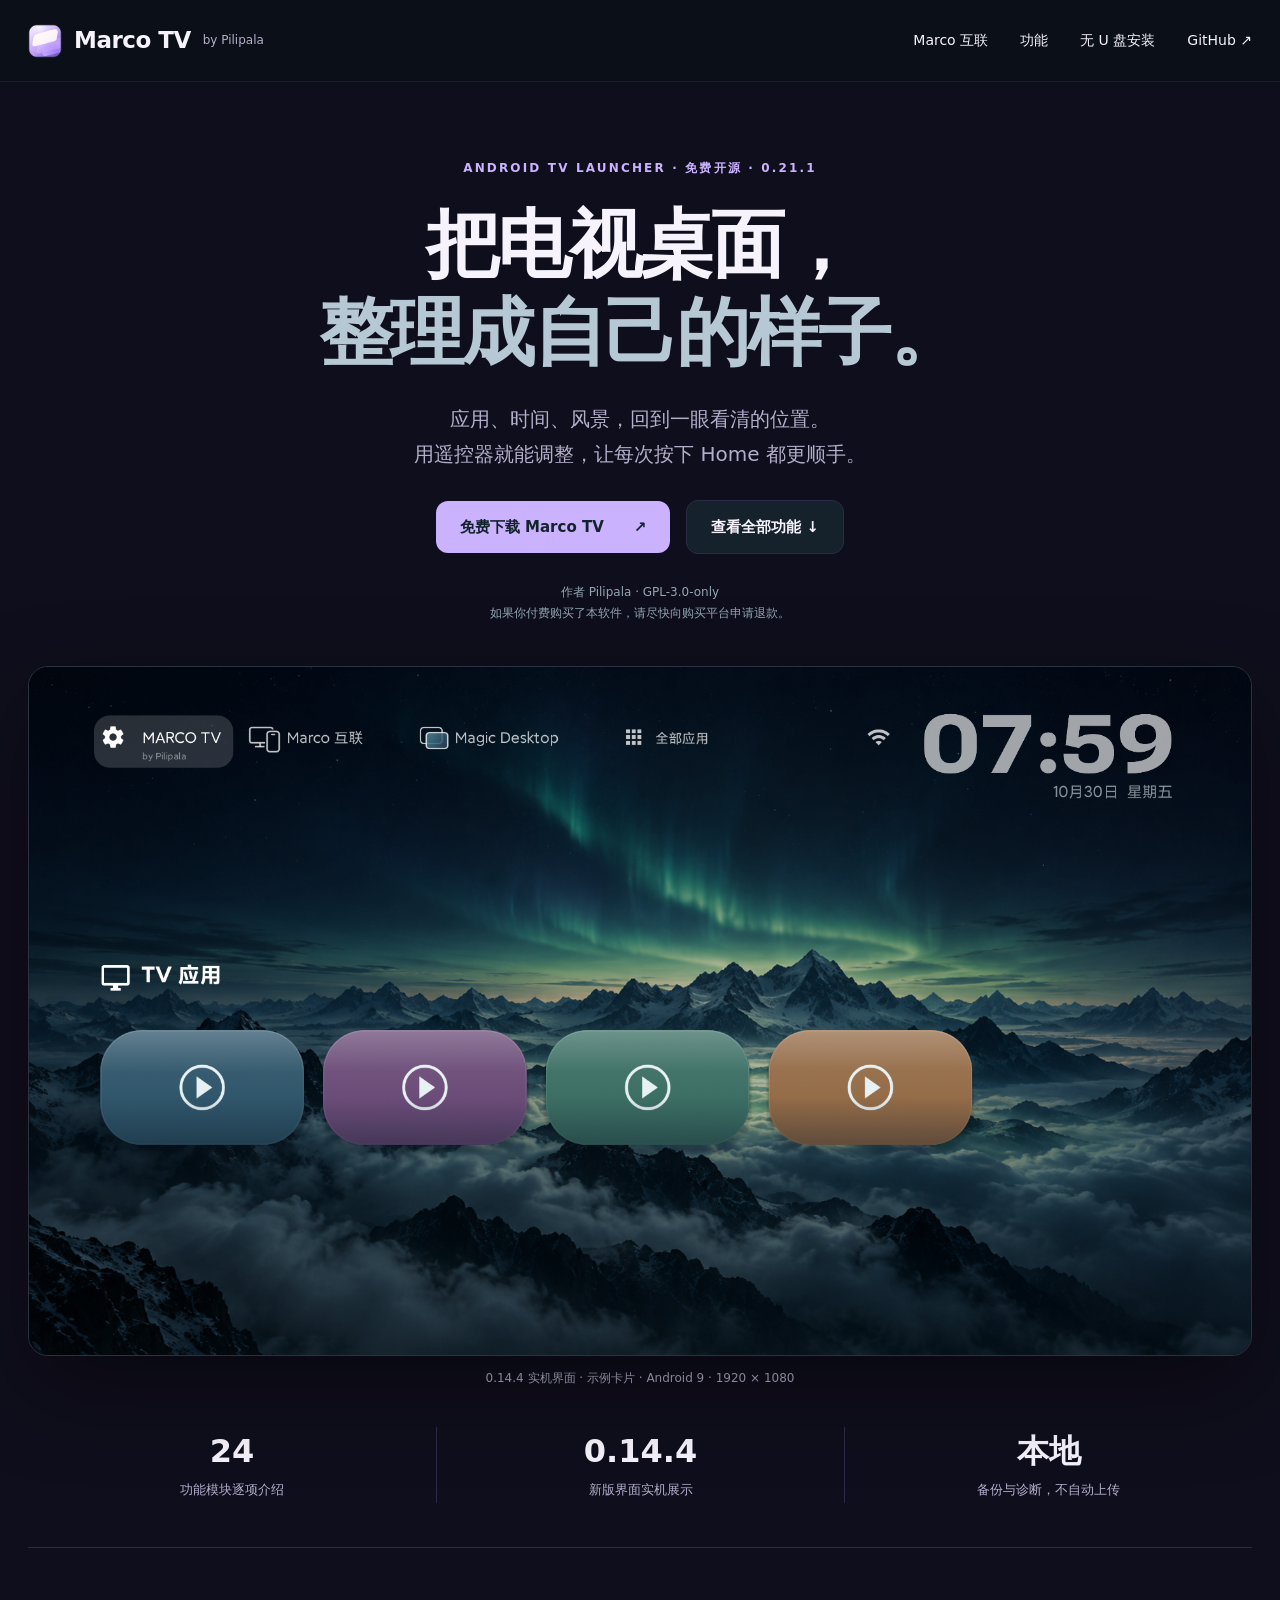
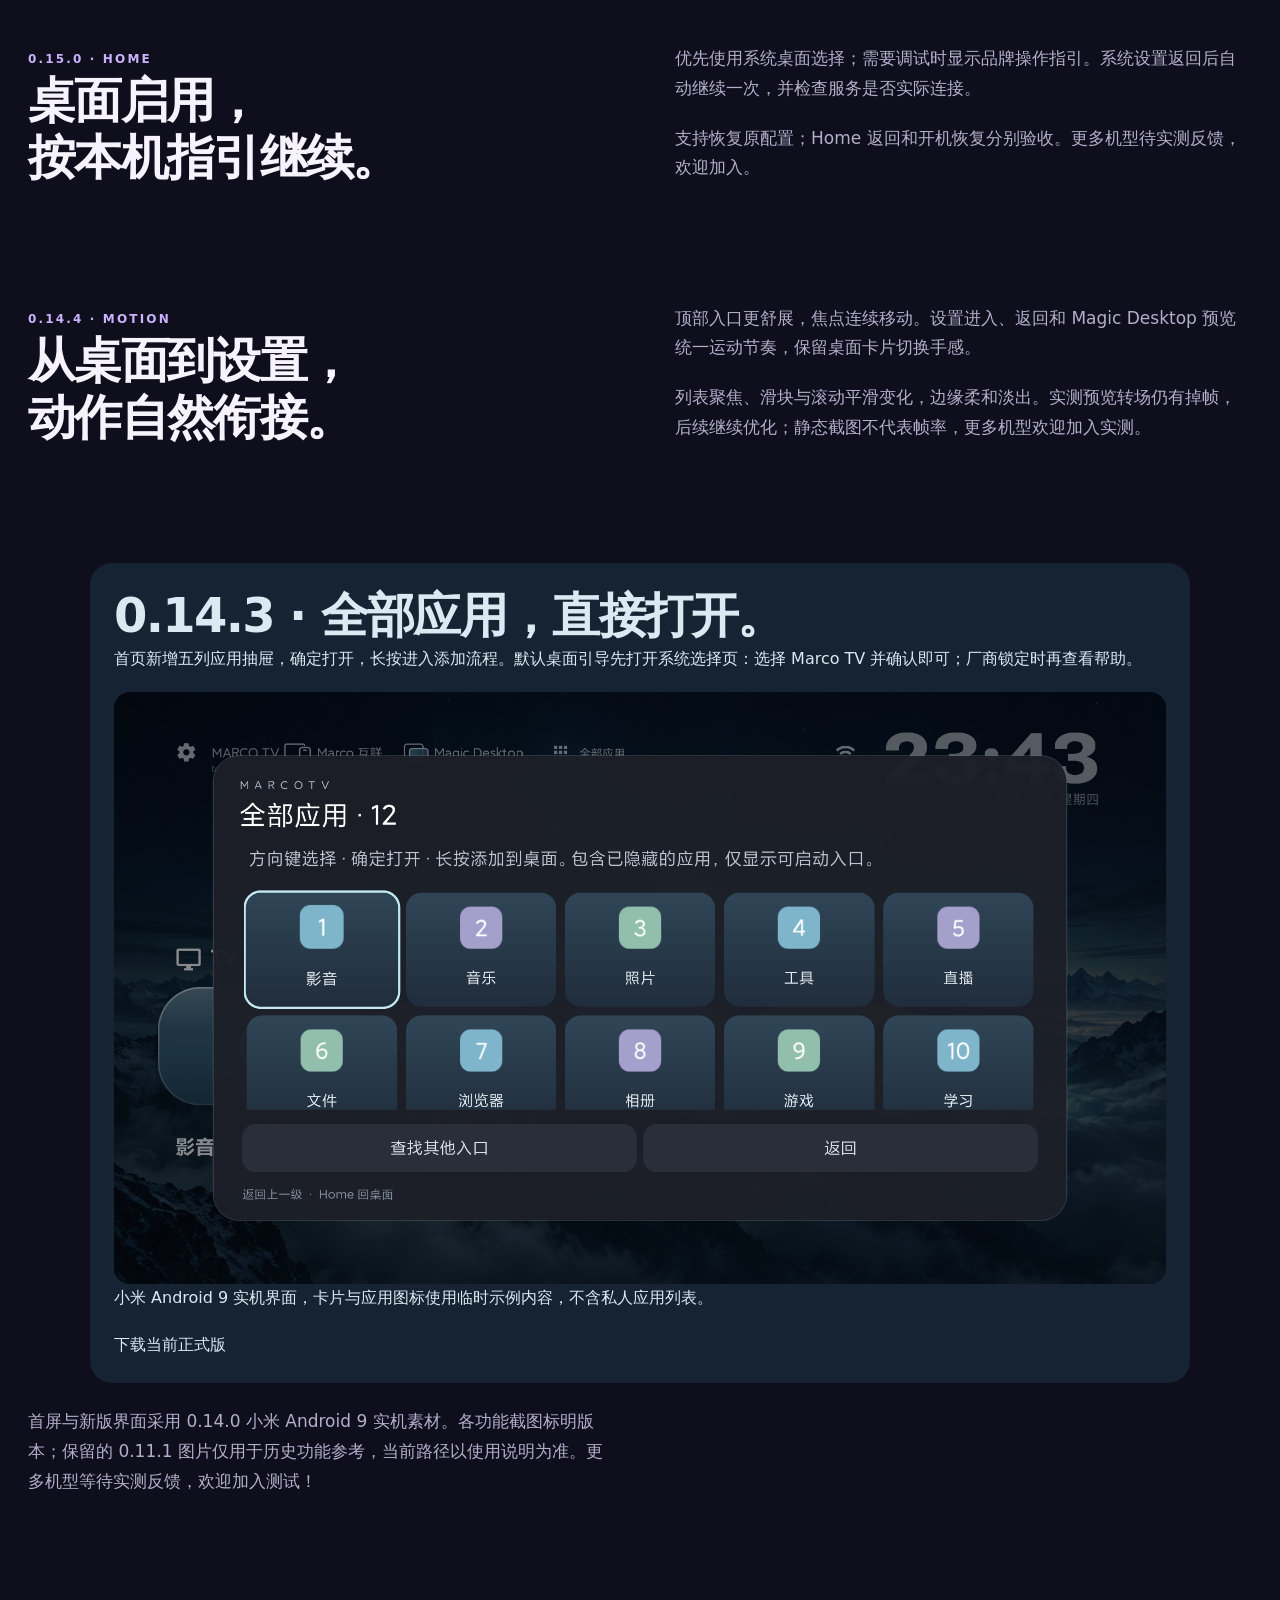
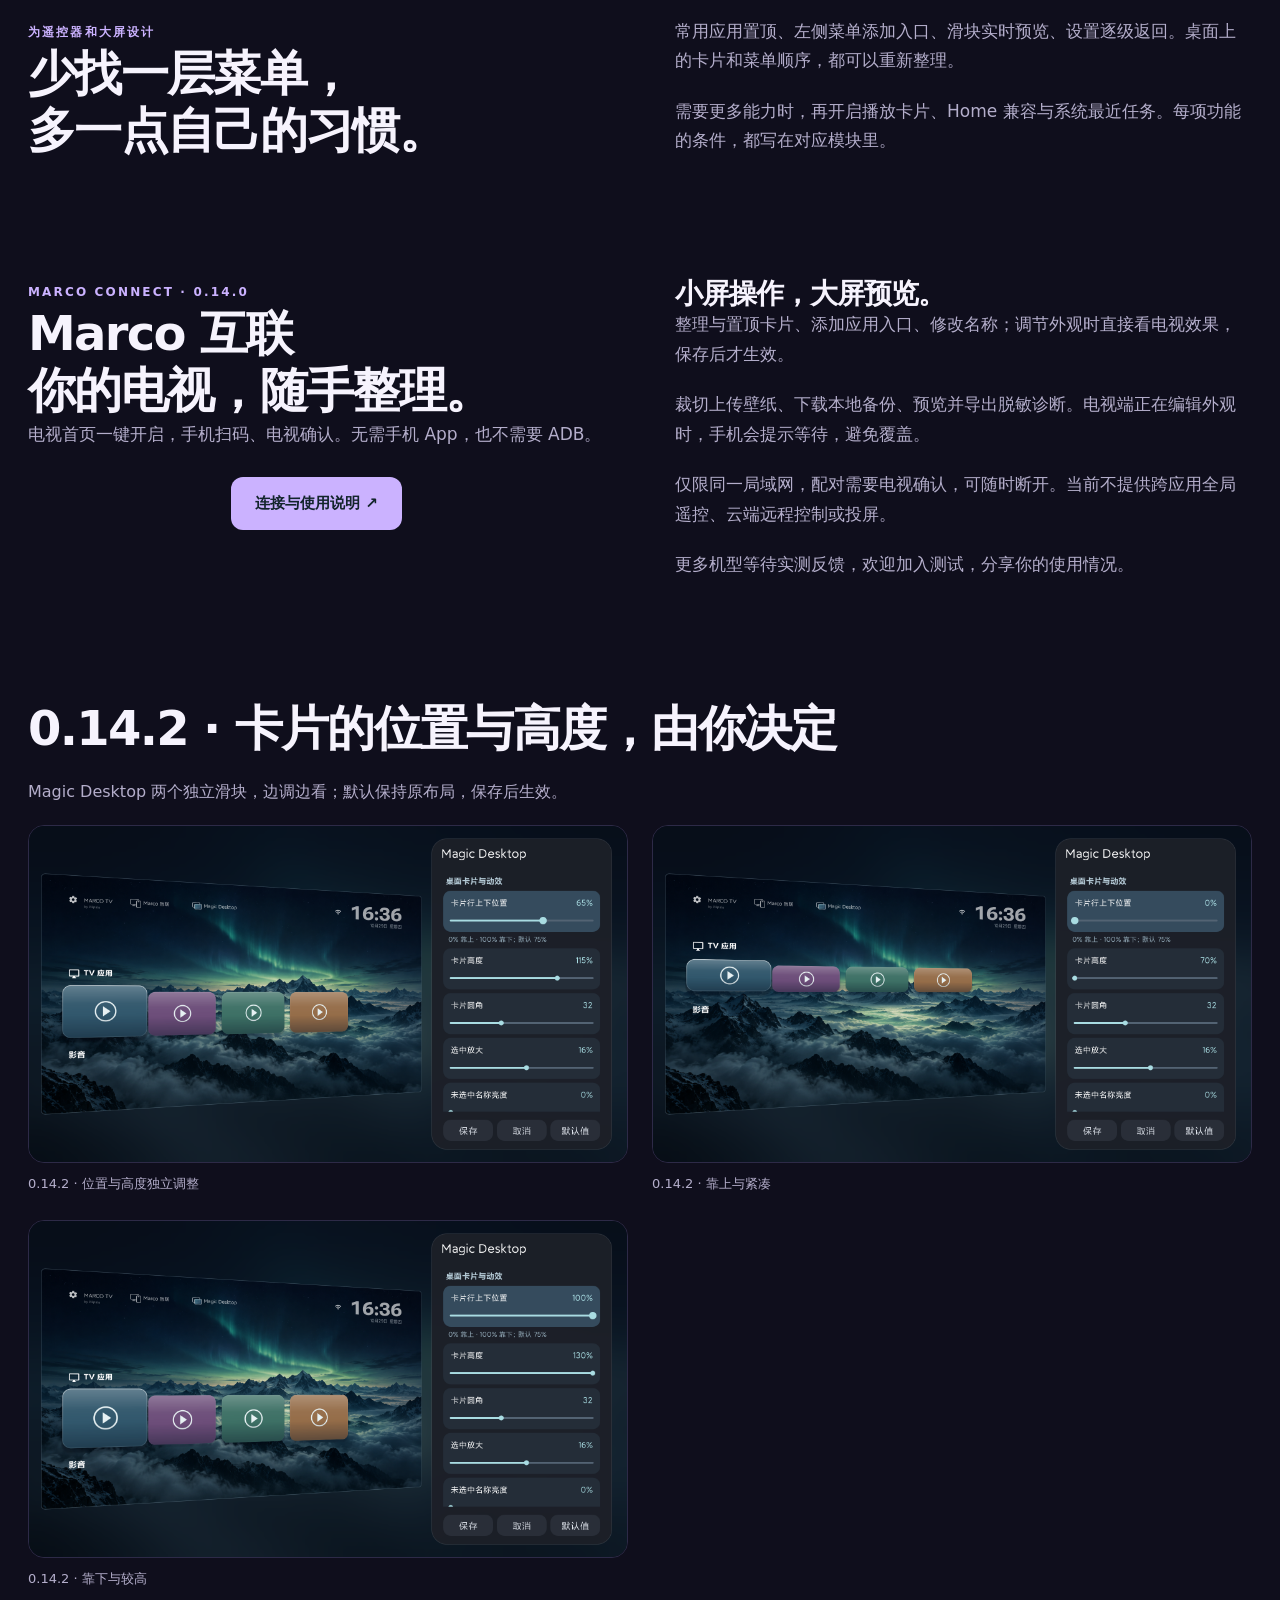
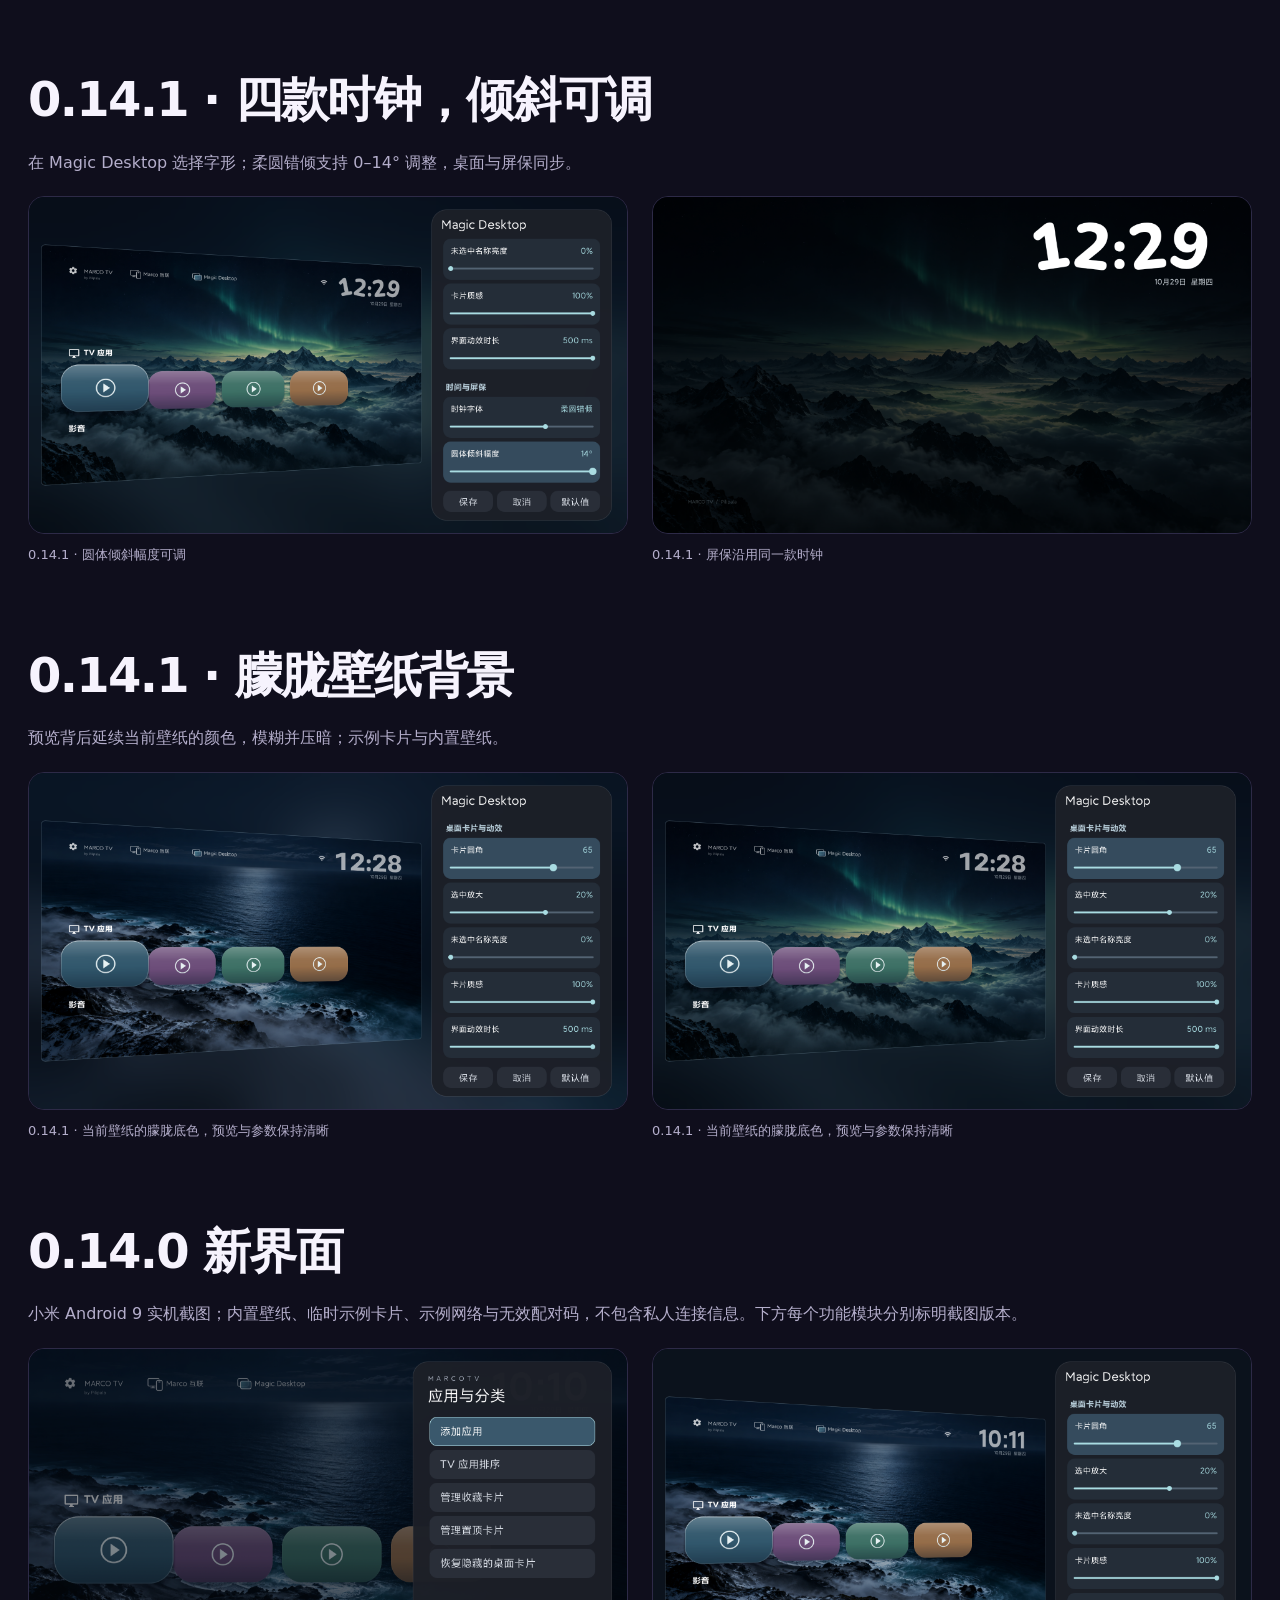
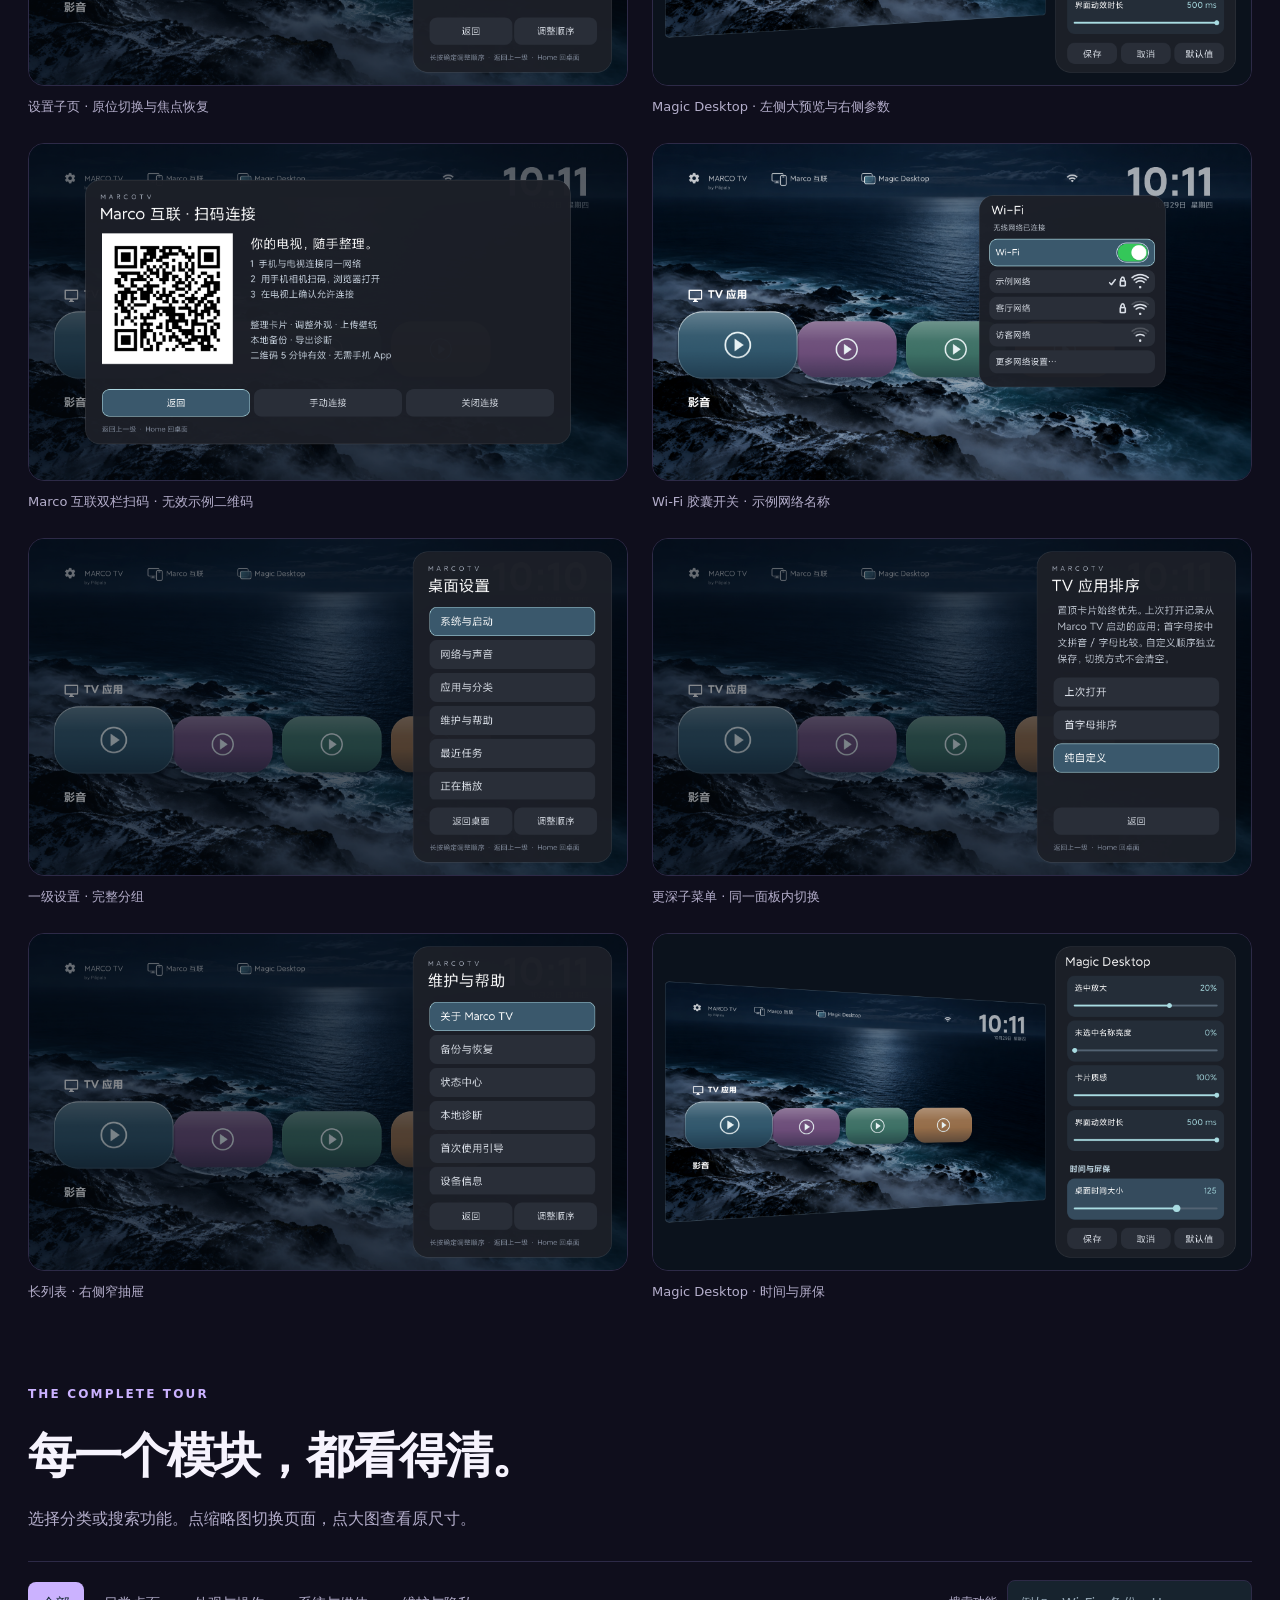
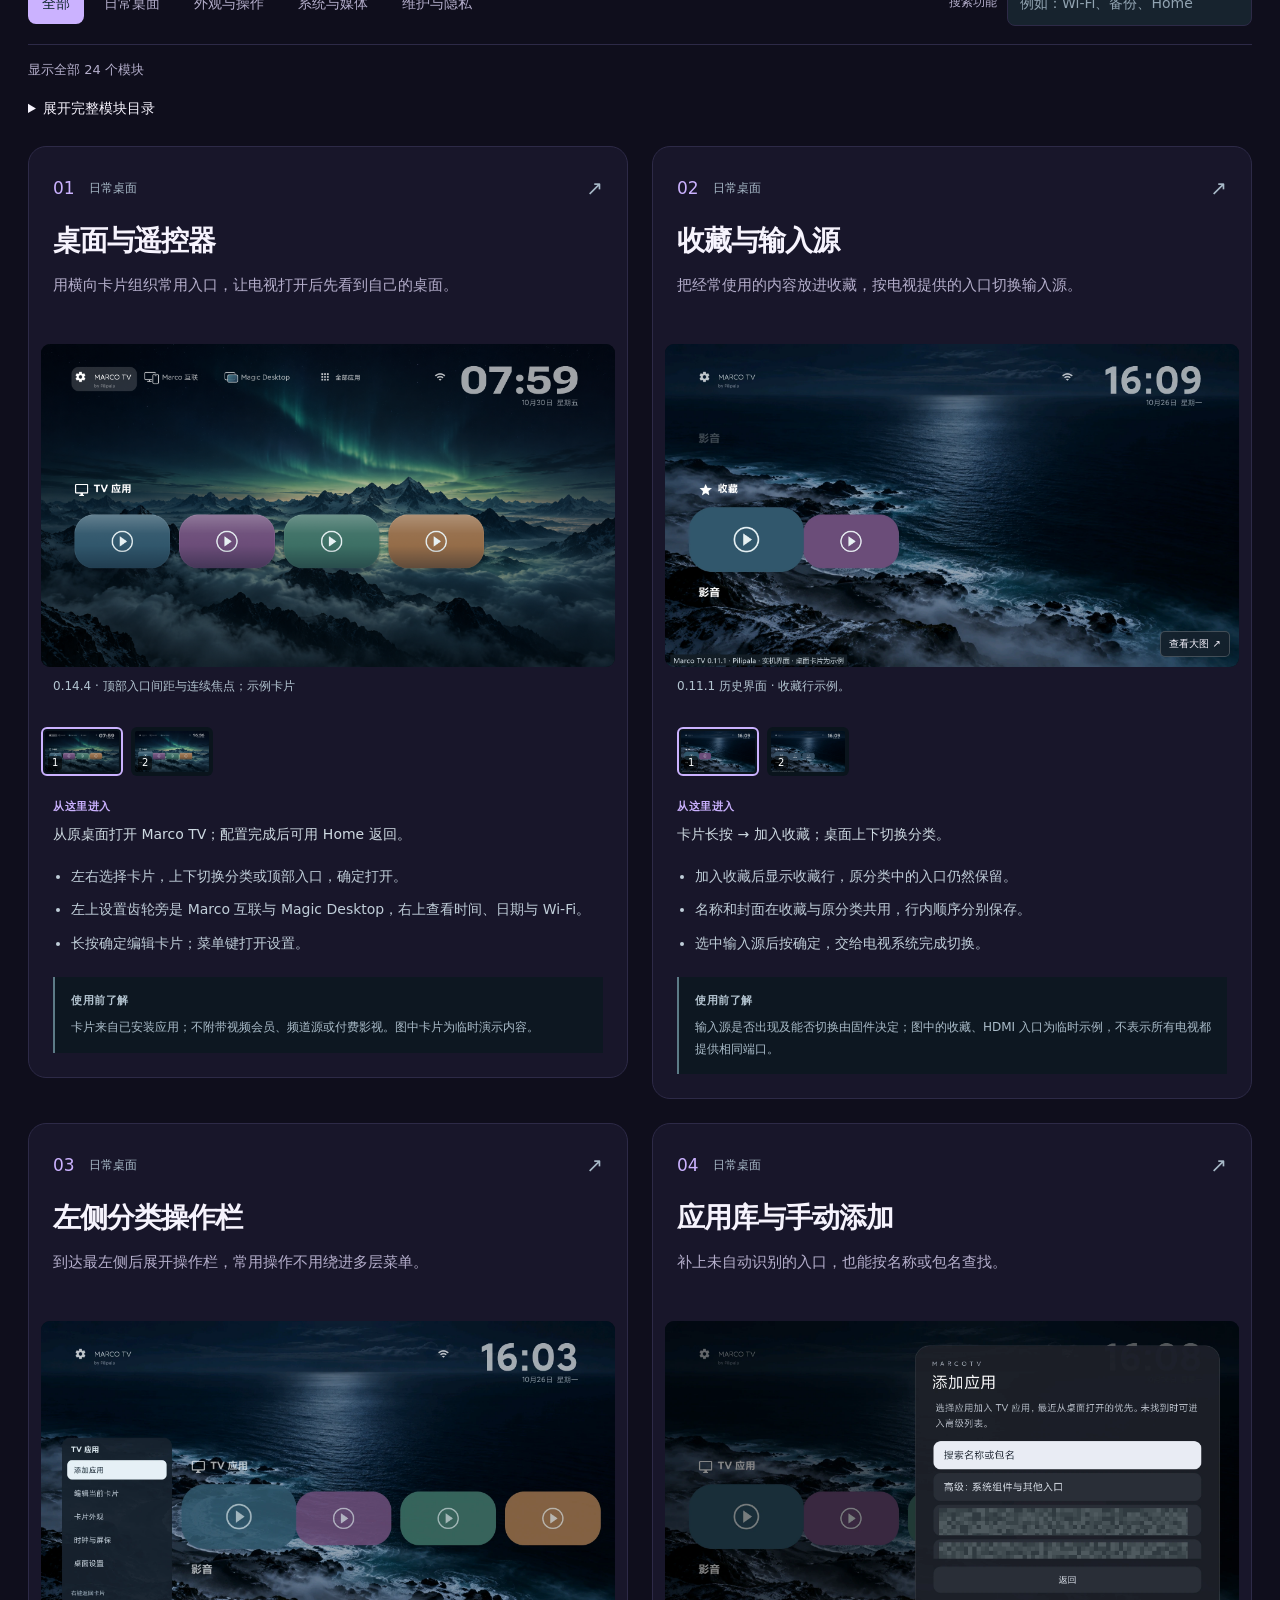
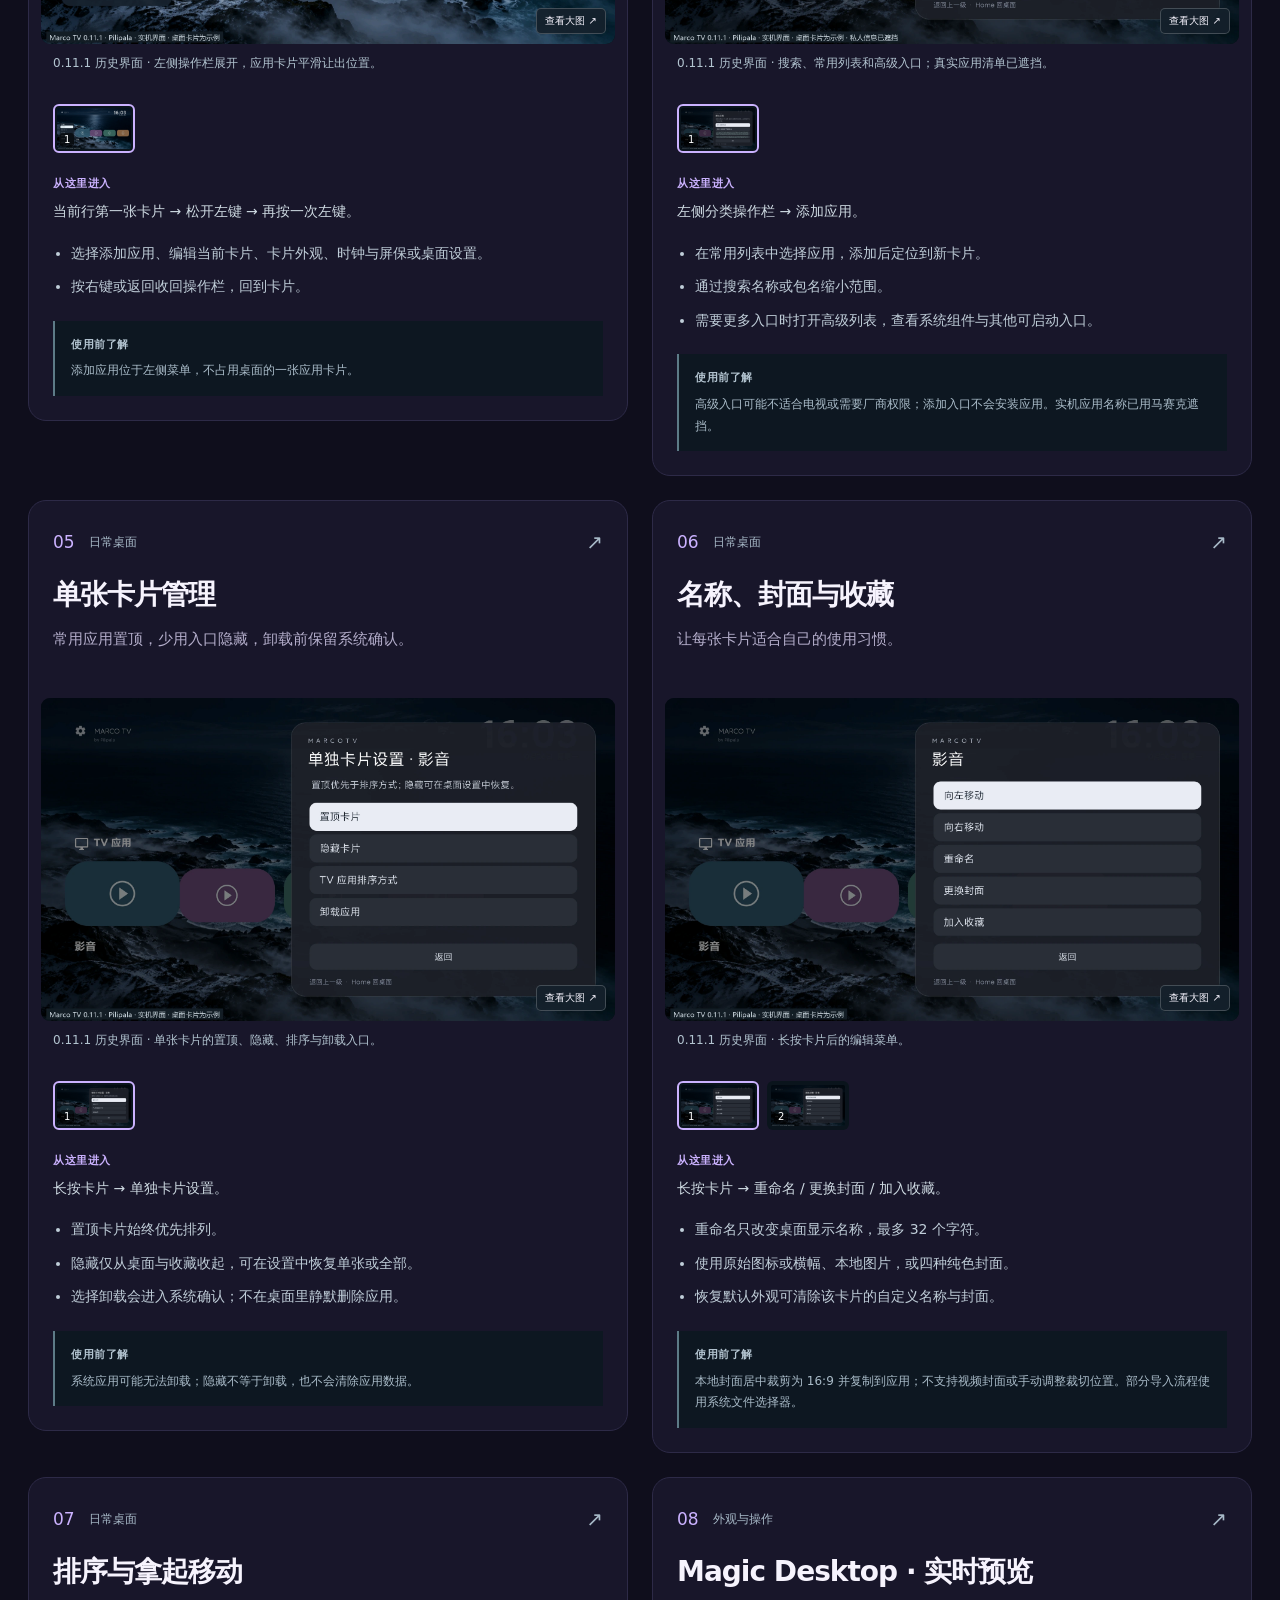
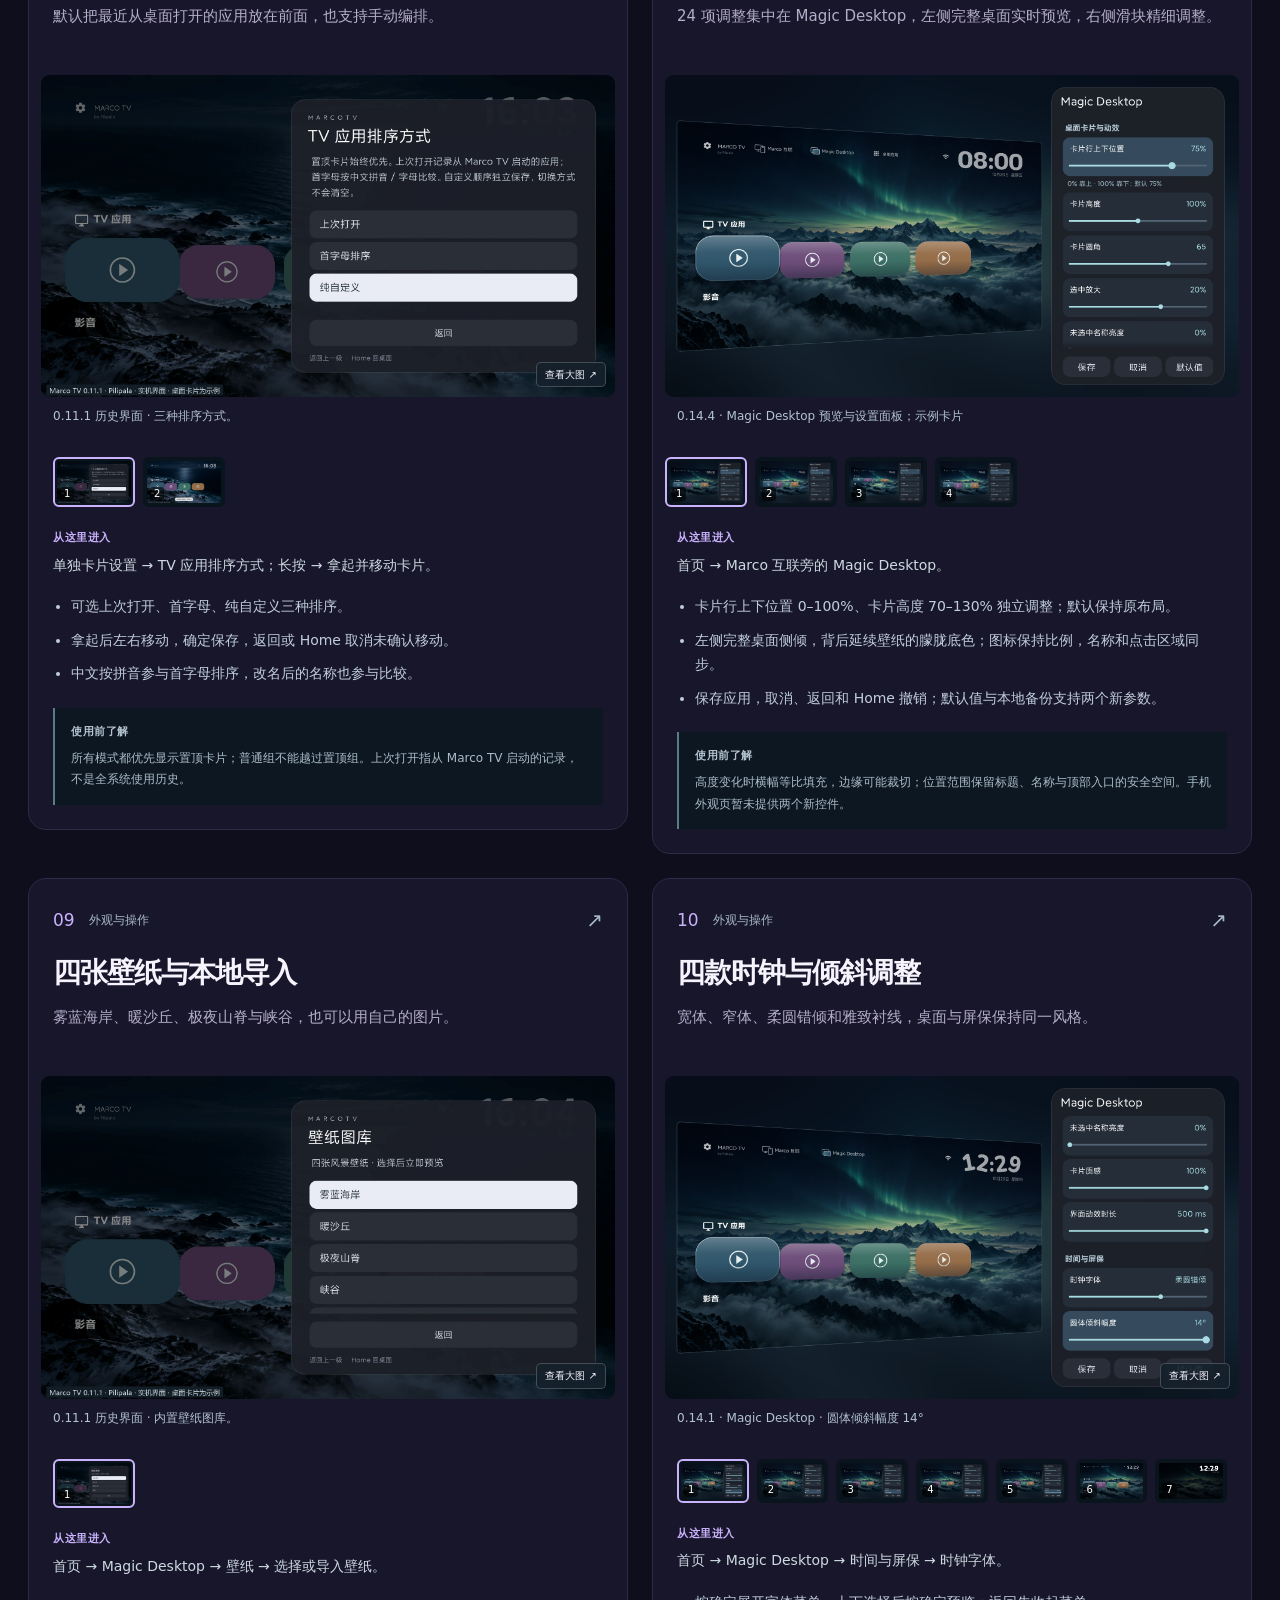
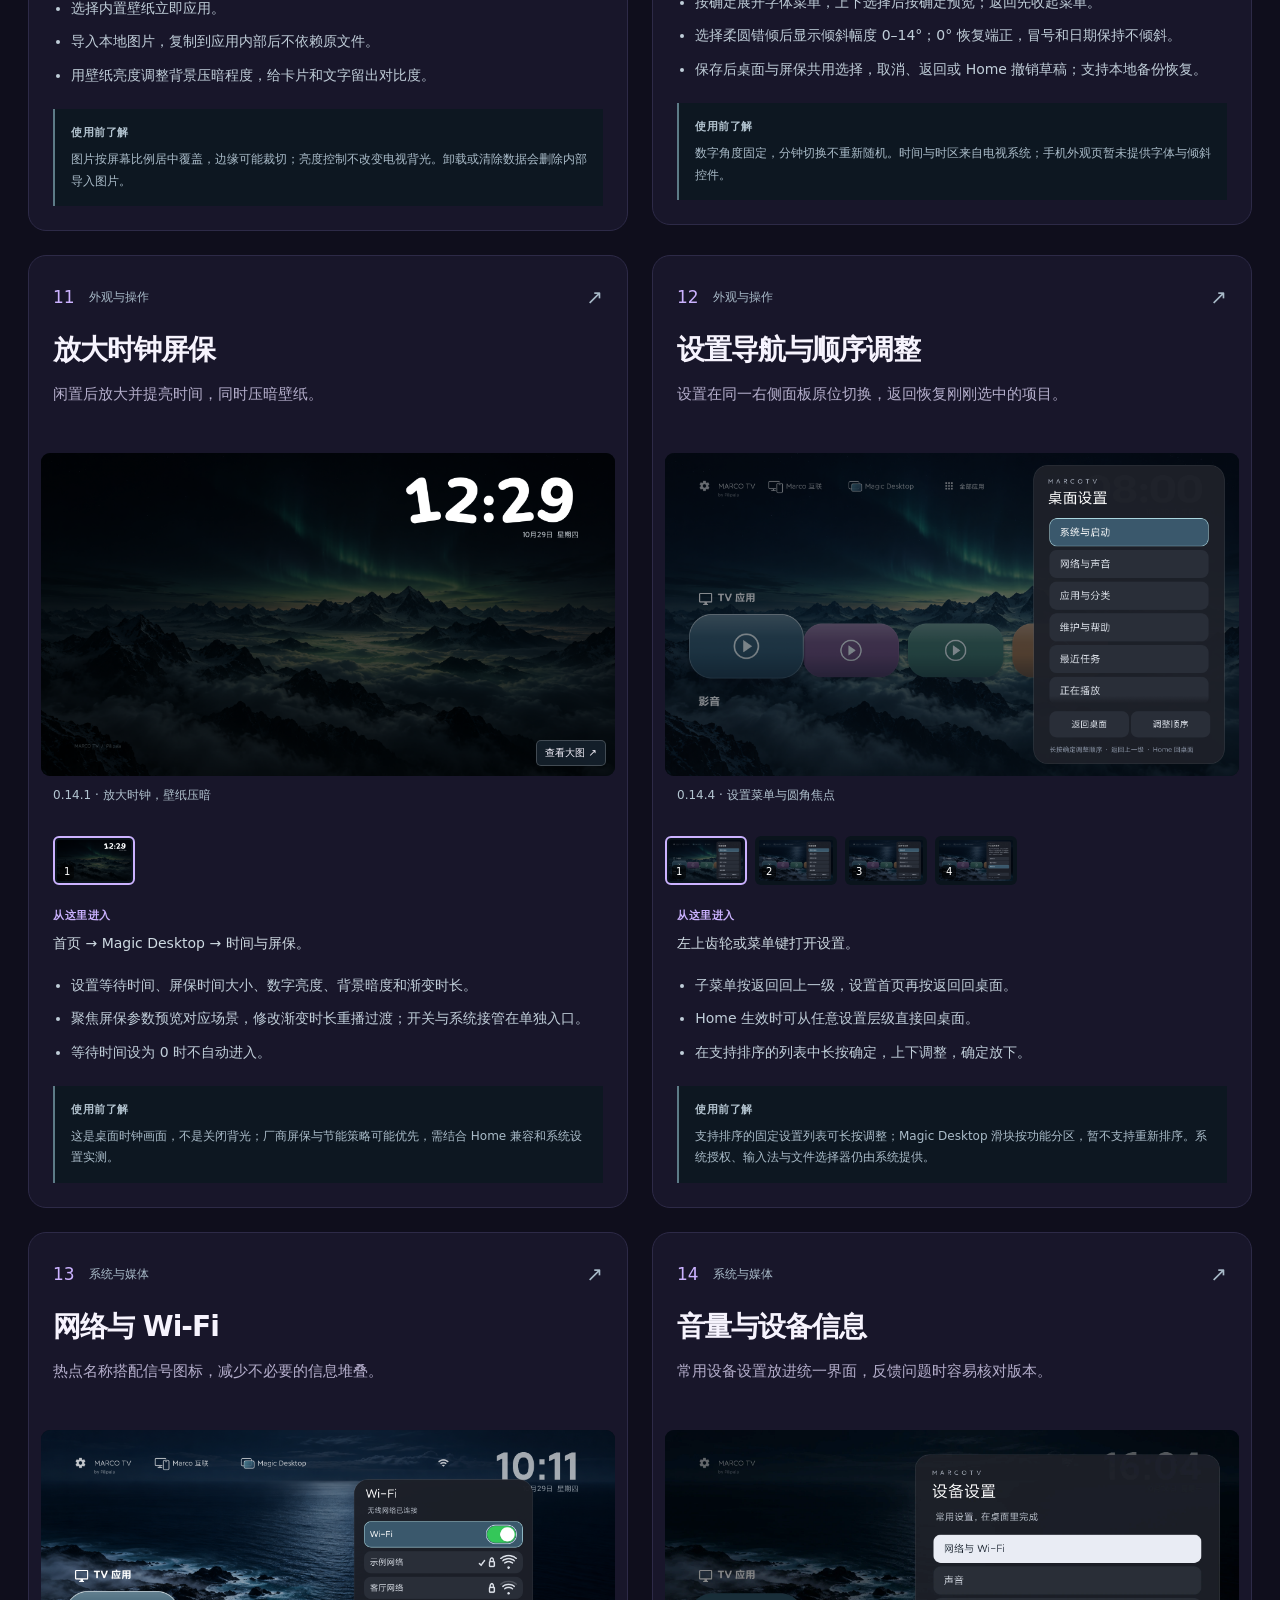
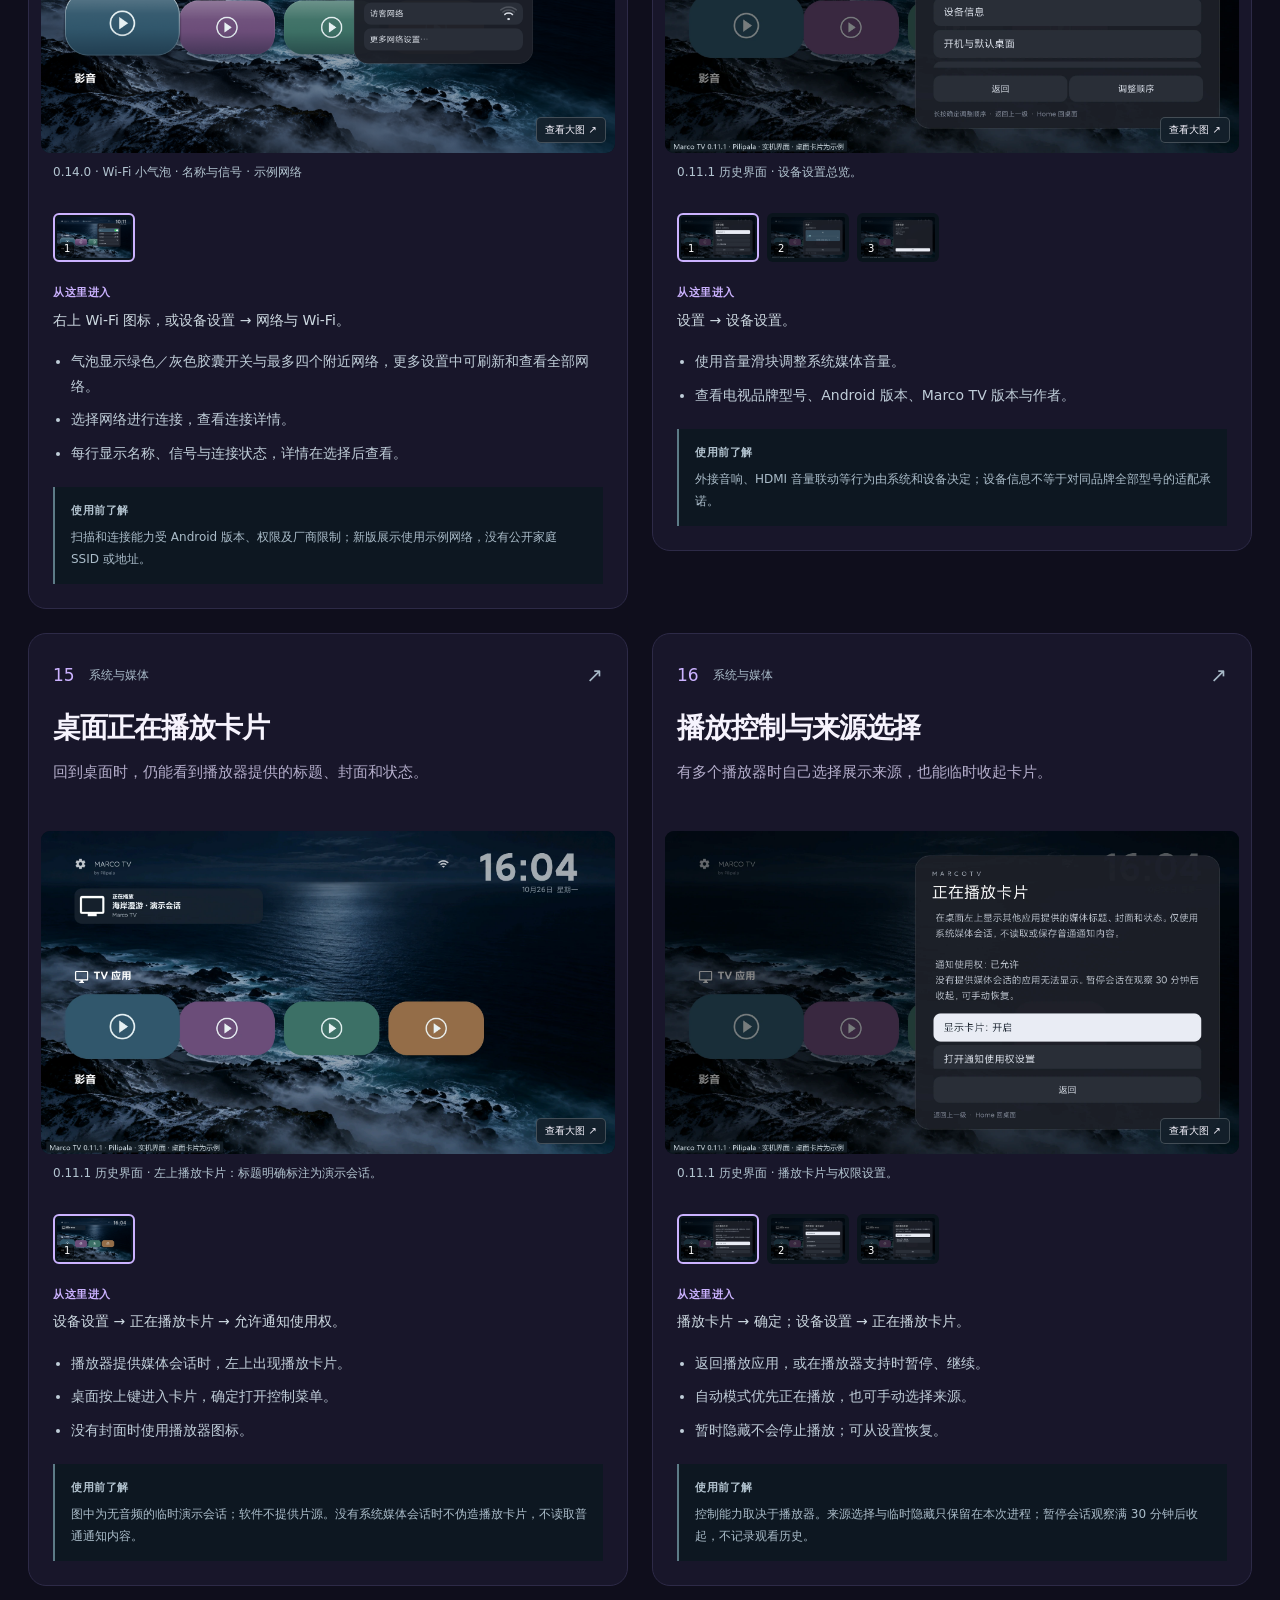
==== commit 0686698a: "Release Marco TV 0.21.1: normalize APK ZIP headers and optional hardware features for OEM TV parsers" ====
--- a/docs/showcase/index.html
+++ b/docs/showcase/index.html
@@ -4,10 +4,10 @@
 <body>
 
 <a class="skip" href="#modules">跳到功能模块</a><header><a class="brand" href="#top"><img class="mark" src="../brand/app-icon-192.png" width="34" height="34" alt="Marco TV 图标">Marco TV <small>by Pilipala</small></a><nav aria-label="主导航"><a href="#connect">Marco 互联</a><a href="#modules">功能</a><a href="../install/">无 U 盘安装</a><a href="https://github.com/Pilipala9919/MarcoTV">GitHub ↗</a></nav></header>
-<main id="top"><section class="hero"><div class="eyebrow">ANDROID TV LAUNCHER · 免费开源 · 0.21.0</div><h1>把电视桌面，<br><span>整理成自己的样子。</span></h1><p class="lead">应用、时间、风景，回到一眼看清的位置。<br>用遥控器就能调整，让每次按下 Home 都更顺手。</p><div class="actions"><a class="primary" href="https://github.com/Pilipala9919/MarcoTV/releases/latest">免费下载 Marco TV <span>↗</span></a><a class="secondary" href="#modules">查看全部功能 ↓</a></div><p class="refund">作者 Pilipala · GPL-3.0-only<br>如果你付费购买了本软件，请尽快向购买平台申请退款。</p><figure class="hero-screen"><a class="zoom" href="assets/89-desktop-motion.png"><img src="assets/89-desktop-motion.png" width="1920" height="1080" alt="Marco TV 实机桌面，卡片为临时示例"></a><figcaption>0.14.4 实机界面 · 示例卡片 · Android 9 · 1920 × 1080</figcaption></figure><div class="facts"><div><strong>24</strong><span>功能模块逐项介绍</span></div><div><strong>0.14.4</strong><span>新版界面实机展示</span></div><div><strong>本地</strong><span>备份与诊断，不自动上传</span></div></div></section><section class="intro" id="home0150"><div><span class="eyebrow">0.15.0 · HOME</span><h2>桌面启用，<br>按本机指引继续。</h2></div><div><p>优先使用系统桌面选择；需要调试时显示品牌操作指引。系统设置返回后自动继续一次，并检查服务是否实际连接。</p><p>支持恢复原配置；Home 返回和开机恢复分别验收。更多机型待实测反馈，欢迎加入。</p></div></section><section class="intro" id="motion0144"><div><span class="eyebrow">0.14.4 · MOTION</span><h2>从桌面到设置，<br>动作自然衔接。</h2></div><div><p>顶部入口更舒展，焦点连续移动。设置进入、返回和 Magic Desktop 预览统一运动节奏，保留桌面卡片切换手感。</p><p>列表聚焦、滑块与滚动平滑变化，边缘柔和淡出。实测预览转场仍有掉帧，后续继续优化；静态截图不代表帧率，更多机型欢迎加入实测。</p></div></section><section style="max-width:1100px;margin:24px auto;padding:24px;color:#dbe9f2;background:#152333;border-radius:22px">
+<main id="top"><section class="hero"><div class="eyebrow">ANDROID TV LAUNCHER · 免费开源 · 0.21.1</div><h1>把电视桌面，<br><span>整理成自己的样子。</span></h1><p class="lead">应用、时间、风景，回到一眼看清的位置。<br>用遥控器就能调整，让每次按下 Home 都更顺手。</p><div class="actions"><a class="primary" href="https://github.com/Pilipala9919/MarcoTV/releases/latest">免费下载 Marco TV <span>↗</span></a><a class="secondary" href="#modules">查看全部功能 ↓</a></div><p class="refund">作者 Pilipala · GPL-3.0-only<br>如果你付费购买了本软件，请尽快向购买平台申请退款。</p><figure class="hero-screen"><a class="zoom" href="assets/89-desktop-motion.png"><img src="assets/89-desktop-motion.png" width="1920" height="1080" alt="Marco TV 实机桌面，卡片为临时示例"></a><figcaption>0.14.4 实机界面 · 示例卡片 · Android 9 · 1920 × 1080</figcaption></figure><div class="facts"><div><strong>24</strong><span>功能模块逐项介绍</span></div><div><strong>0.14.4</strong><span>新版界面实机展示</span></div><div><strong>本地</strong><span>备份与诊断，不自动上传</span></div></div></section><section class="intro" id="home0150"><div><span class="eyebrow">0.15.0 · HOME</span><h2>桌面启用，<br>按本机指引继续。</h2></div><div><p>优先使用系统桌面选择；需要调试时显示品牌操作指引。系统设置返回后自动继续一次，并检查服务是否实际连接。</p><p>支持恢复原配置；Home 返回和开机恢复分别验收。更多机型待实测反馈，欢迎加入。</p></div></section><section class="intro" id="motion0144"><div><span class="eyebrow">0.14.4 · MOTION</span><h2>从桌面到设置，<br>动作自然衔接。</h2></div><div><p>顶部入口更舒展，焦点连续移动。设置进入、返回和 Magic Desktop 预览统一运动节奏，保留桌面卡片切换手感。</p><p>列表聚焦、滑块与滚动平滑变化，边缘柔和淡出。实测预览转场仍有掉帧，后续继续优化；静态截图不代表帧率，更多机型欢迎加入实测。</p></div></section><section style="max-width:1100px;margin:24px auto;padding:24px;color:#dbe9f2;background:#152333;border-radius:22px">
 <h2>0.14.3 · 全部应用，直接打开。</h2><p>首页新增五列应用抽屉，确定打开，长按进入添加流程。默认桌面引导先打开系统选择页：选择 Marco TV 并确认即可；厂商锁定时再查看帮助。</p>
 <img src="assets/87-all-apps-drawer.png" alt="全部应用抽屉，临时示例应用" style="width:100%;border-radius:16px"><p>小米 Android 9 实机界面，卡片与应用图标使用临时示例内容，不含私人应用列表。</p>
-<a href="https://marcotv.wlj9919.top/MarcoTV-0.21.0.apk">下载当前正式版</a></section>
+<a href="https://marcotv.wlj9919.top/MarcoTV-0.21.1.apk">下载当前正式版</a></section>
 <section class="intro"><p>首屏与新版界面采用 0.14.0 小米 Android 9 实机素材。各功能截图标明版本；保留的 0.11.1 图片仅用于历史功能参考，当前路径以<a href="https://github.com/Pilipala9919/MarcoTV/blob/main/docs/使用说明.md">使用说明</a>为准。更多机型等待实测反馈，欢迎加入测试！</p></section>
 <section class="intro"><div><span class="eyebrow">为遥控器和大屏设计</span><h2>少找一层菜单，<br>多一点自己的习惯。</h2></div><div><p>常用应用置顶、左侧菜单添加入口、滑块实时预览、设置逐级返回。桌面上的卡片和菜单顺序，都可以重新整理。</p><p>需要更多能力时，再开启播放卡片、Home 兼容与系统最近任务。每项功能的条件，都写在对应模块里。</p></div></section>
 <section id="connect" class="intro"><div><span class="eyebrow">MARCO CONNECT · 0.14.0</span><h2>Marco 互联<br>你的电视，随手整理。</h2><p>电视首页一键开启，手机扫码、电视确认。无需手机 App，也不需要 ADB。</p><div class="actions"><a class="primary" href="https://github.com/Pilipala9919/MarcoTV/blob/main/docs/手机管理.md">连接与使用说明 ↗</a></div></div><div><h3>小屏操作，大屏预览。</h3><p>整理与置顶卡片、添加应用入口、修改名称；调节外观时直接看电视效果，保存后才生效。</p><p>裁切上传壁纸、下载本地备份、预览并导出脱敏诊断。电视端正在编辑外观时，手机会提示等待，避免覆盖。</p><p>仅限同一局域网，配对需要电视确认，可随时断开。当前不提供跨应用全局遥控、云端远程控制或投屏。</p><p>更多机型等待实测反馈，<a href="https://github.com/Pilipala9919/MarcoTV/issues">欢迎加入测试，分享你的使用情况</a>。</p></div></section>
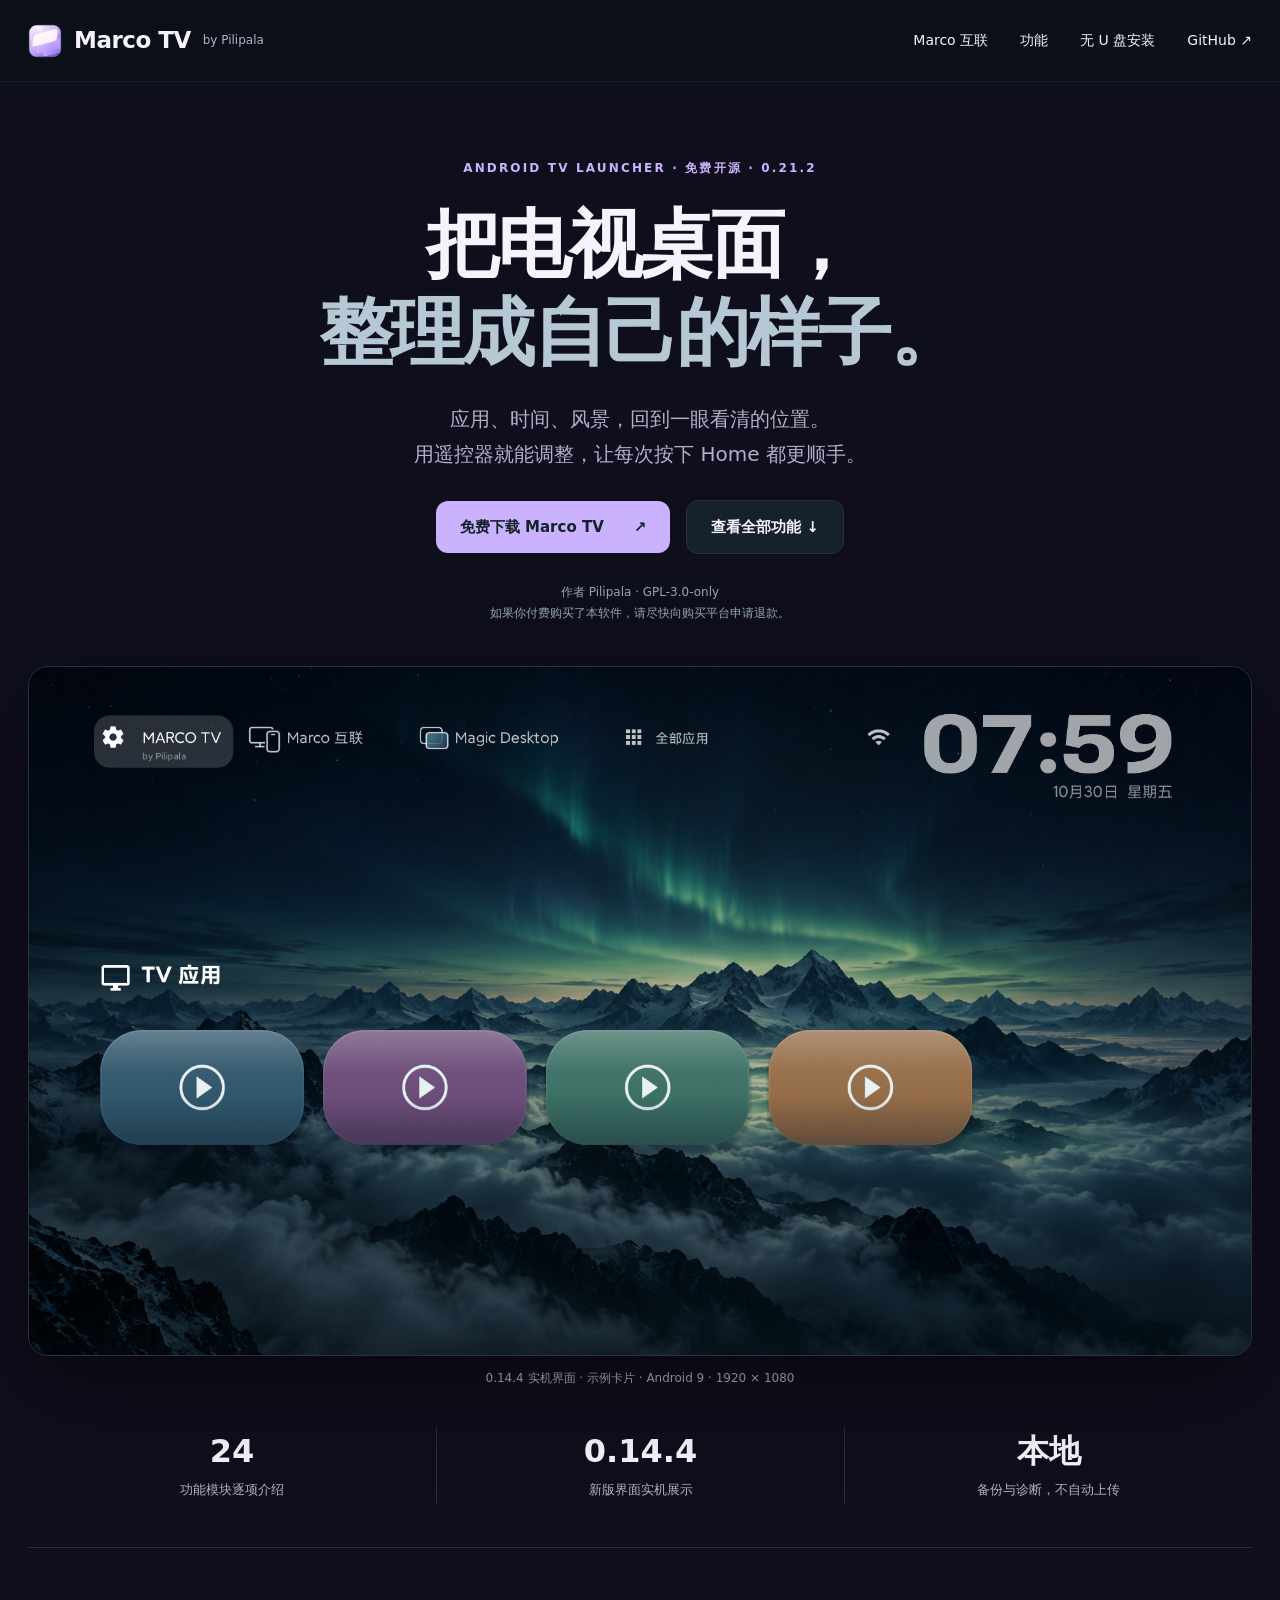
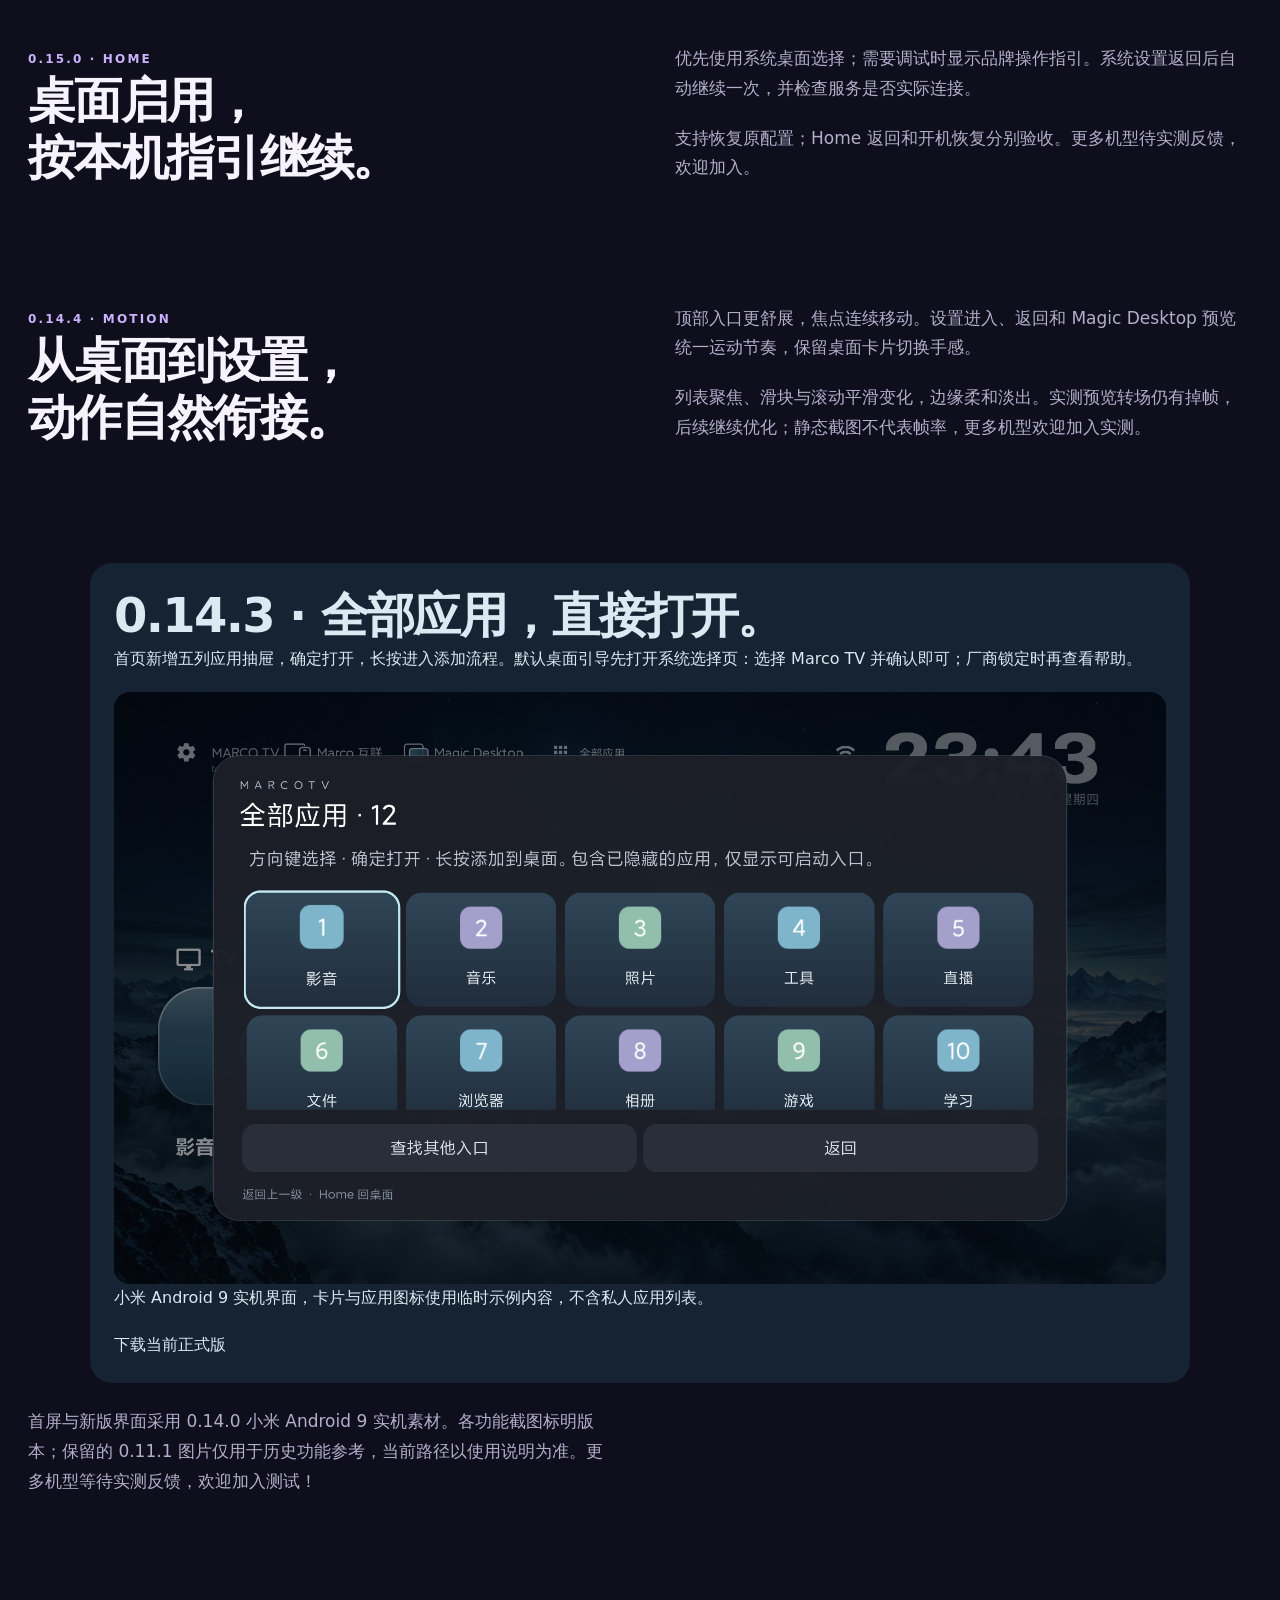
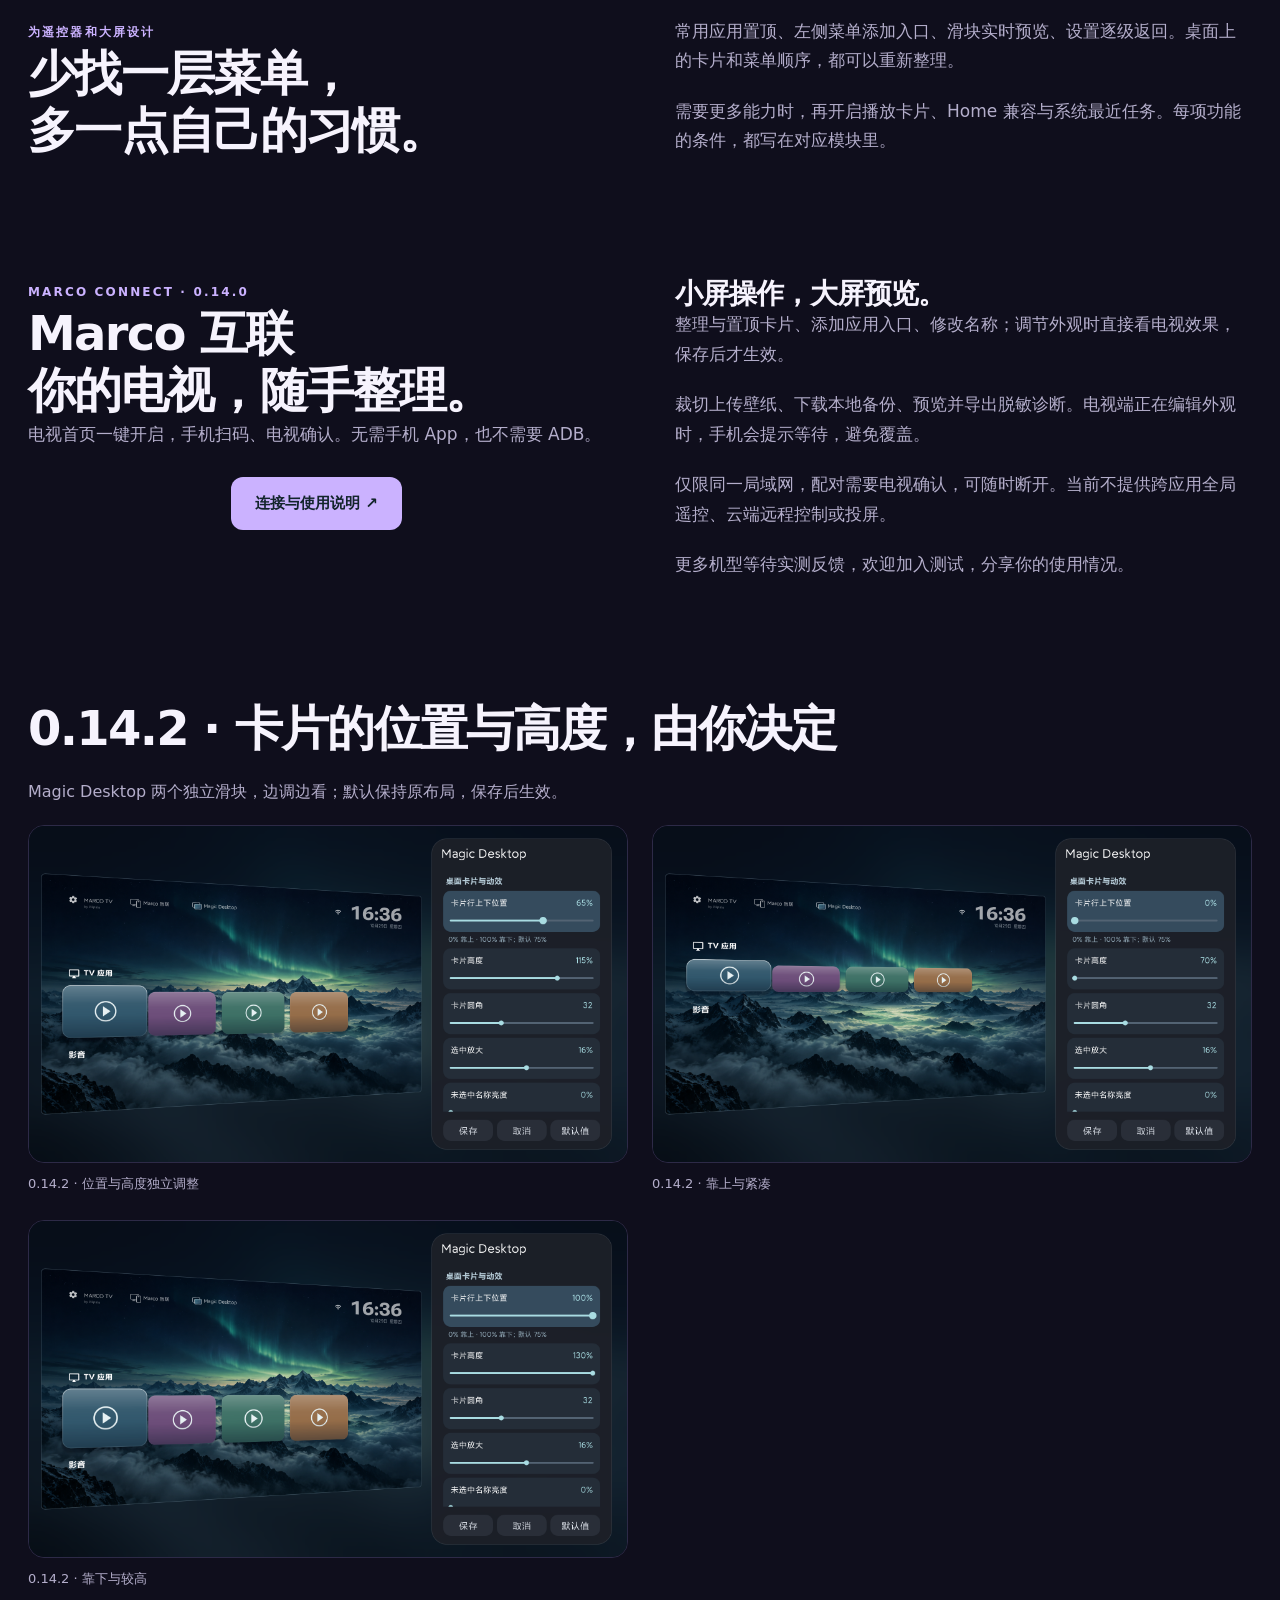
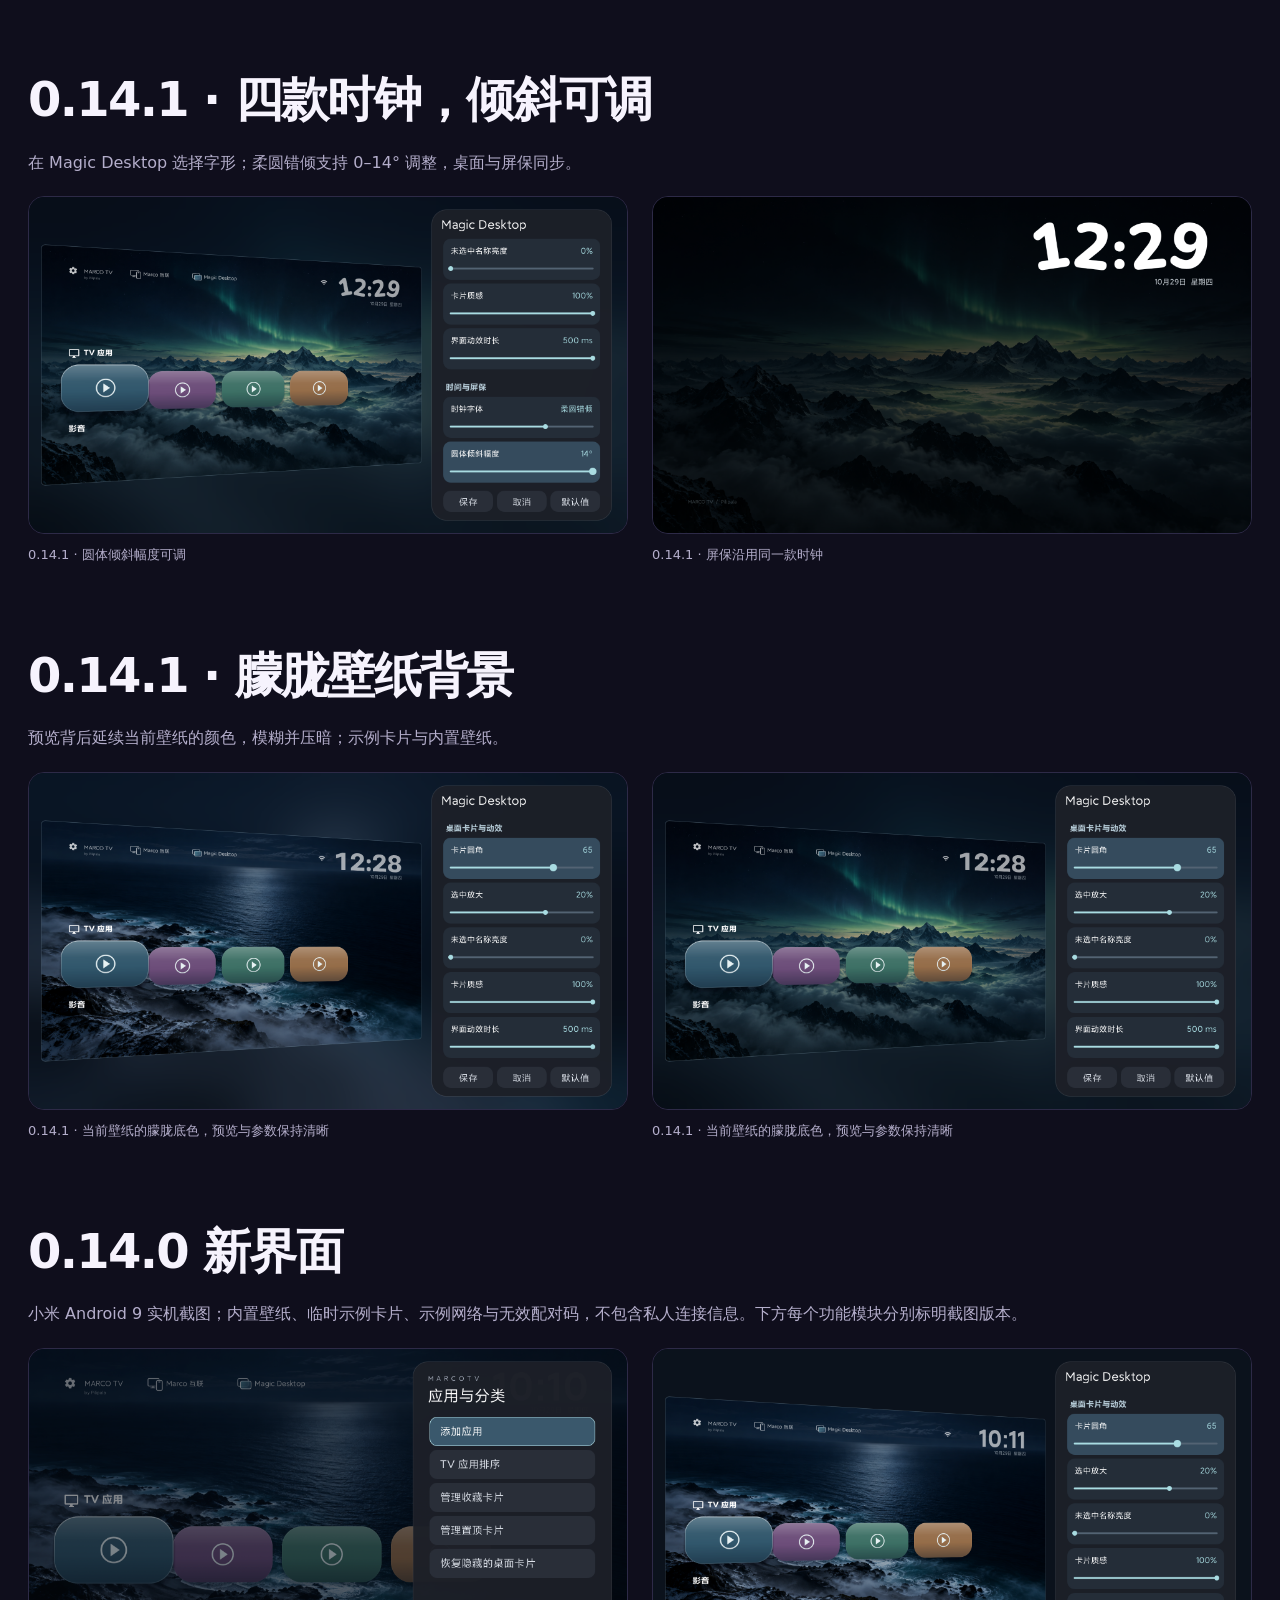
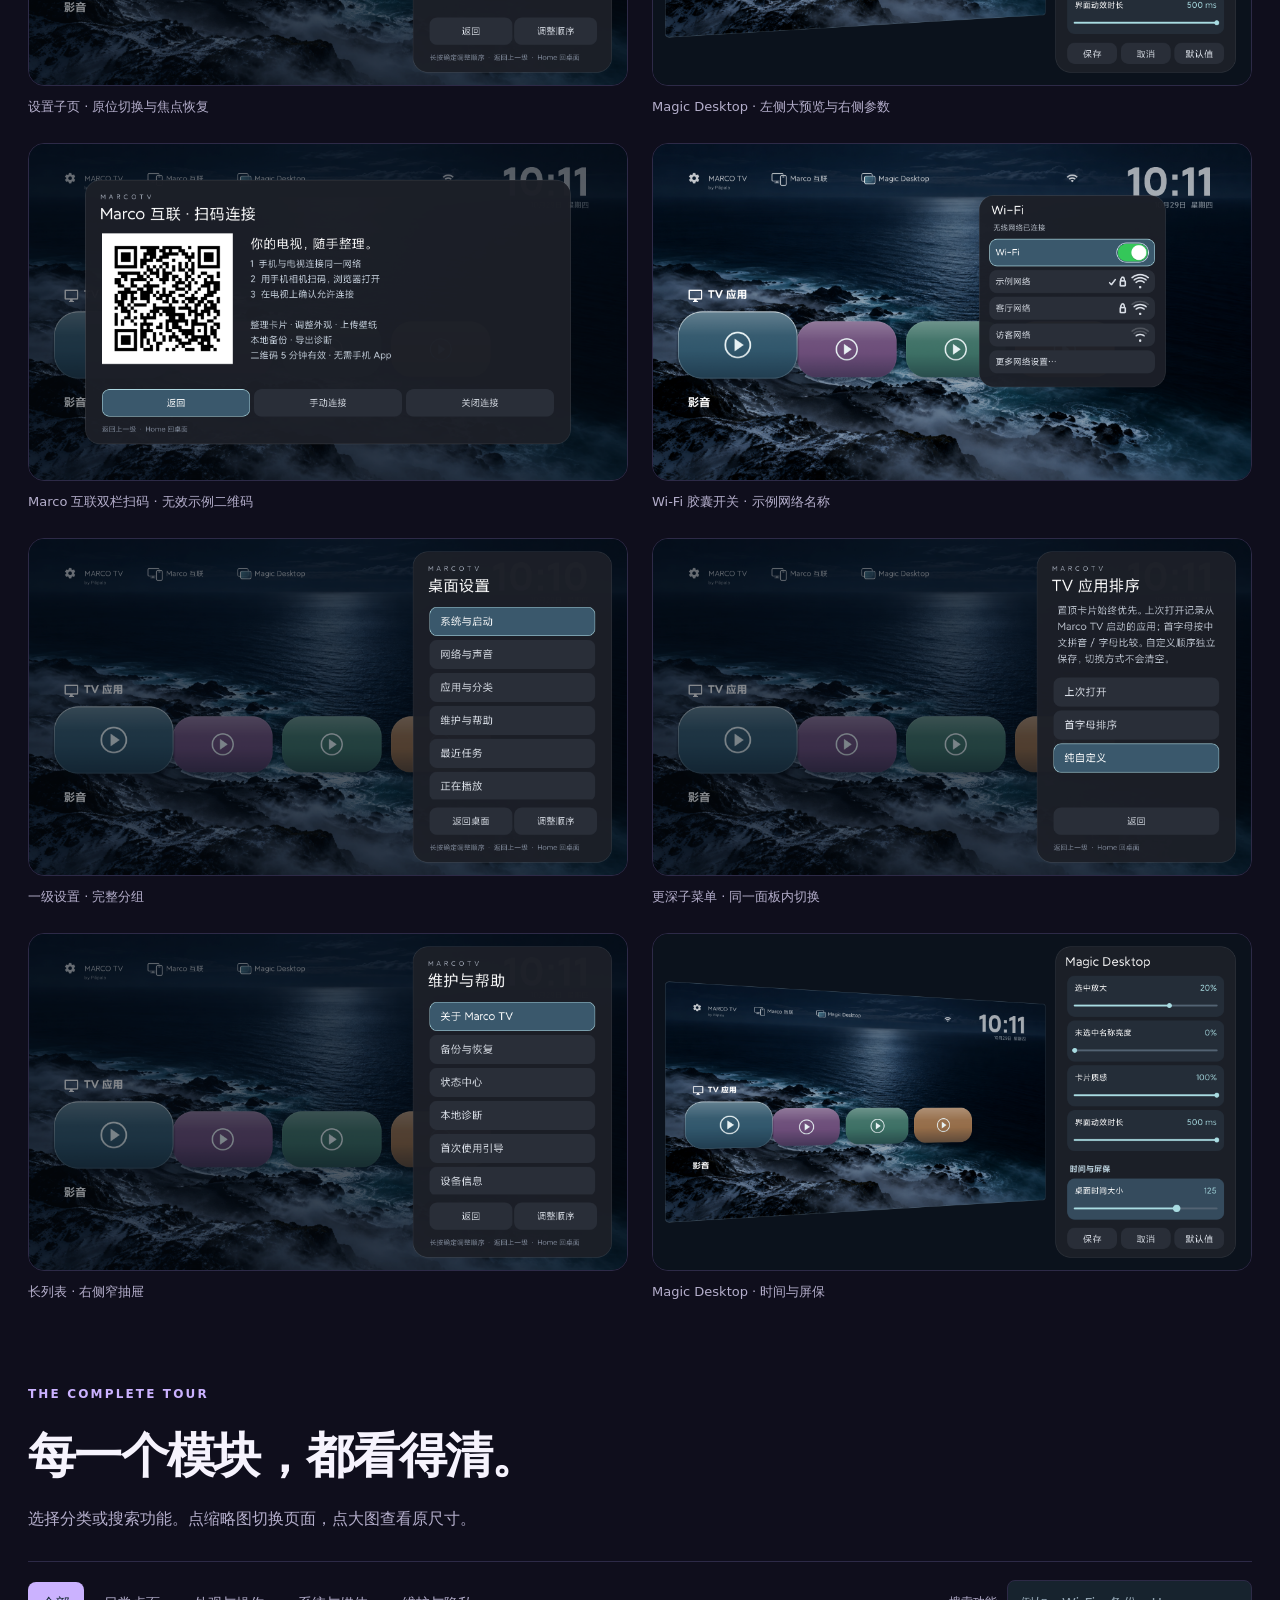
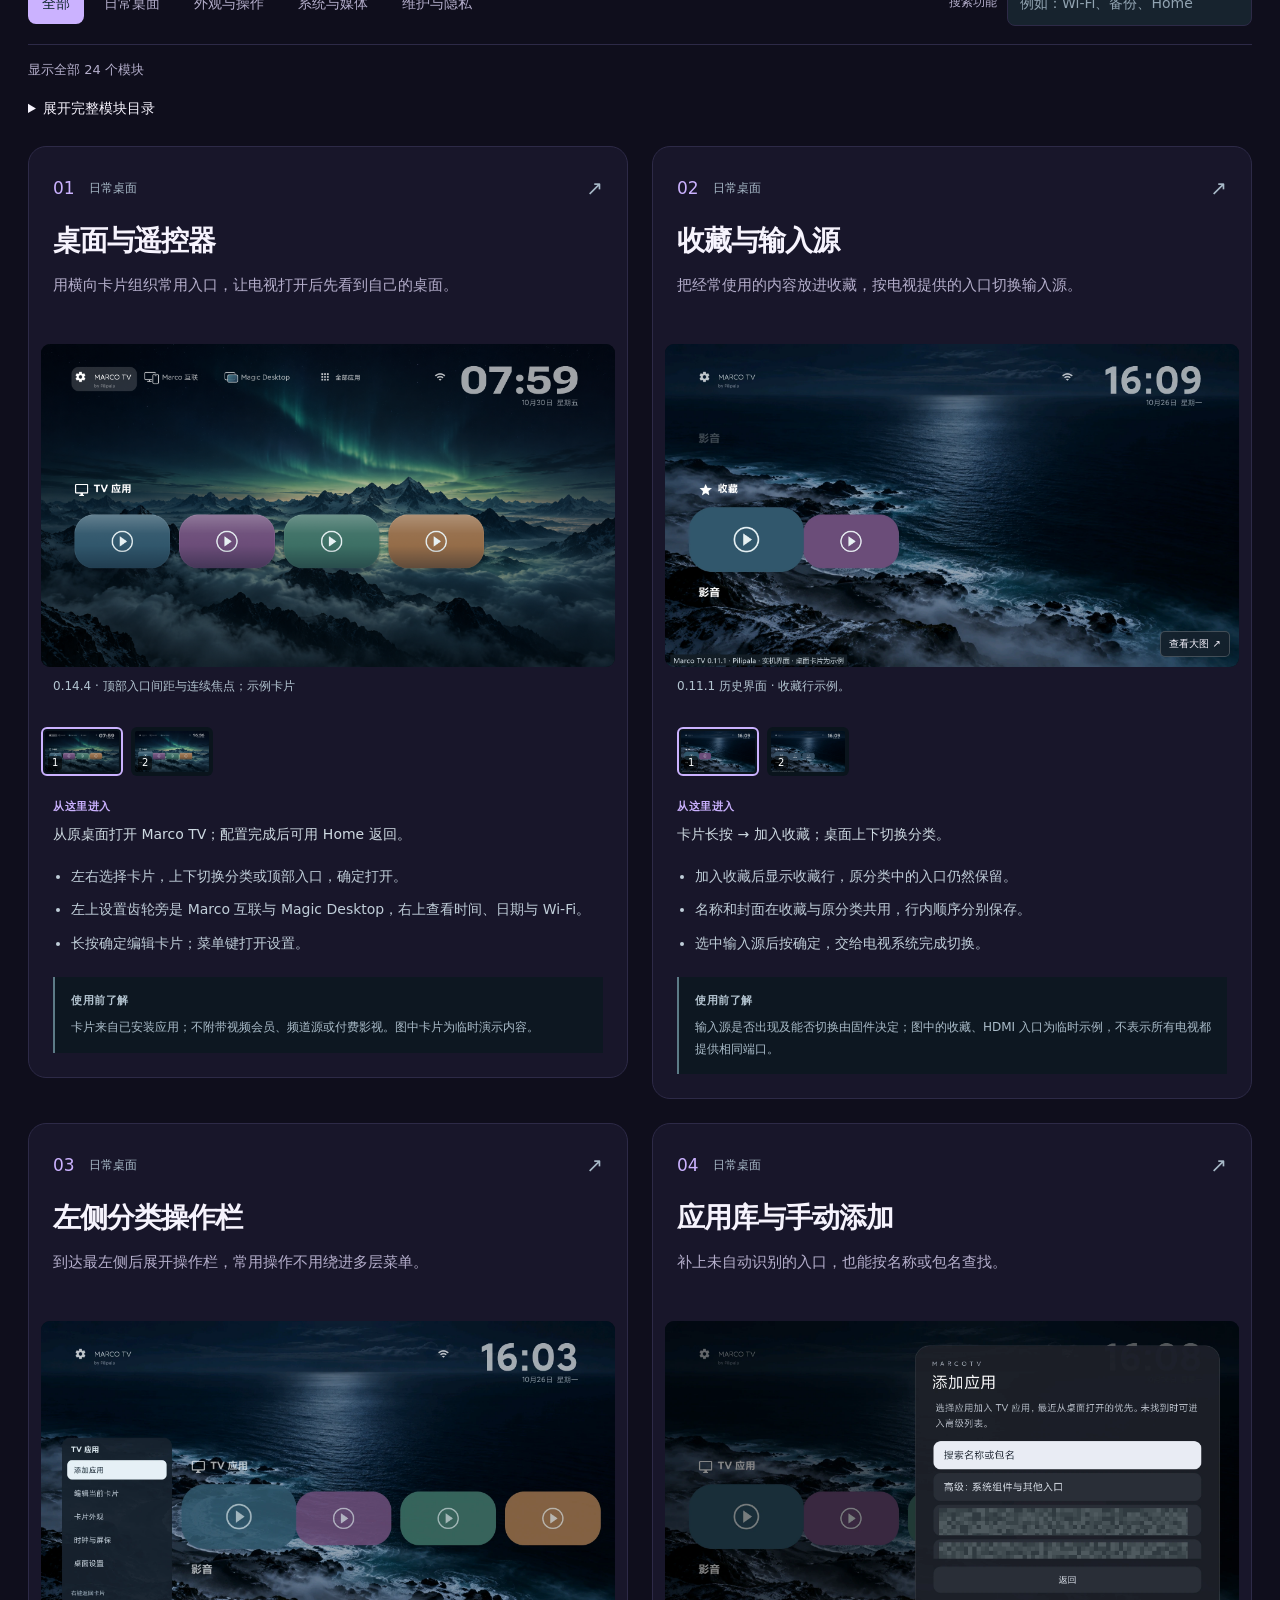
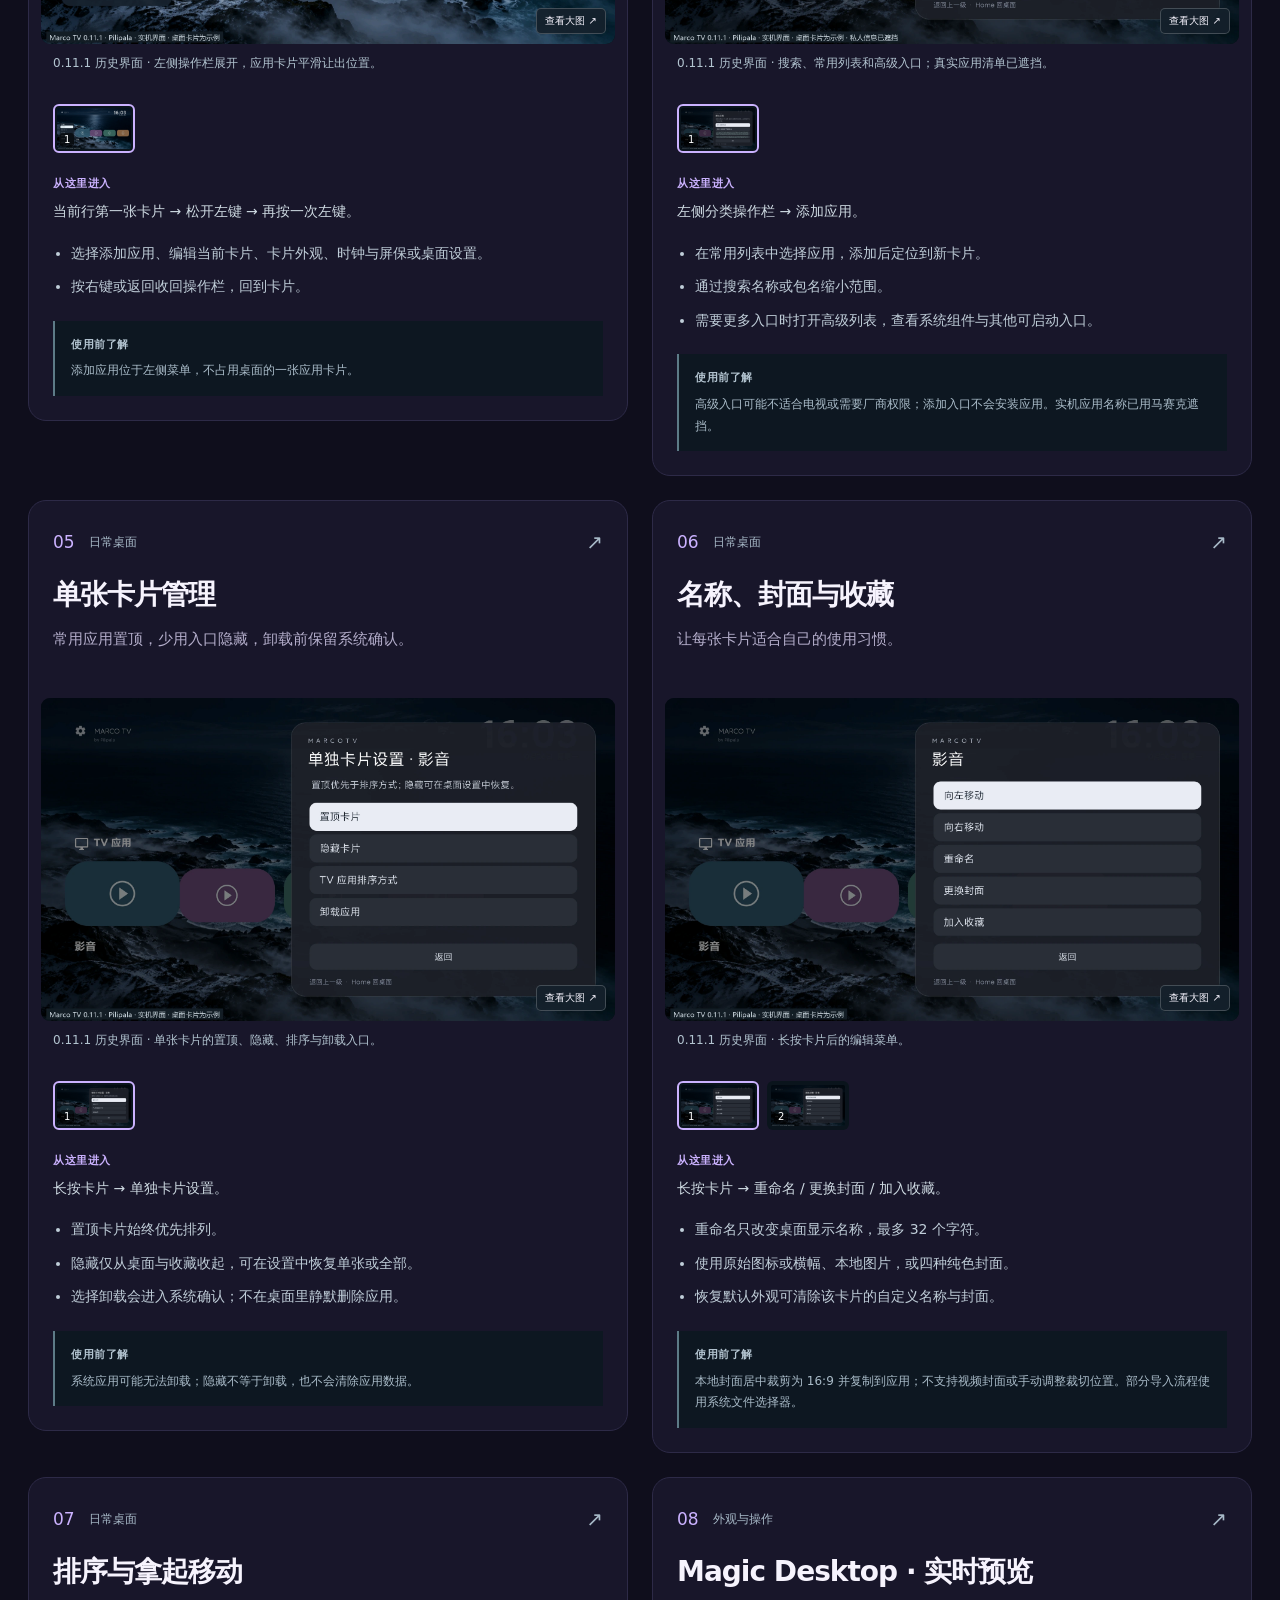
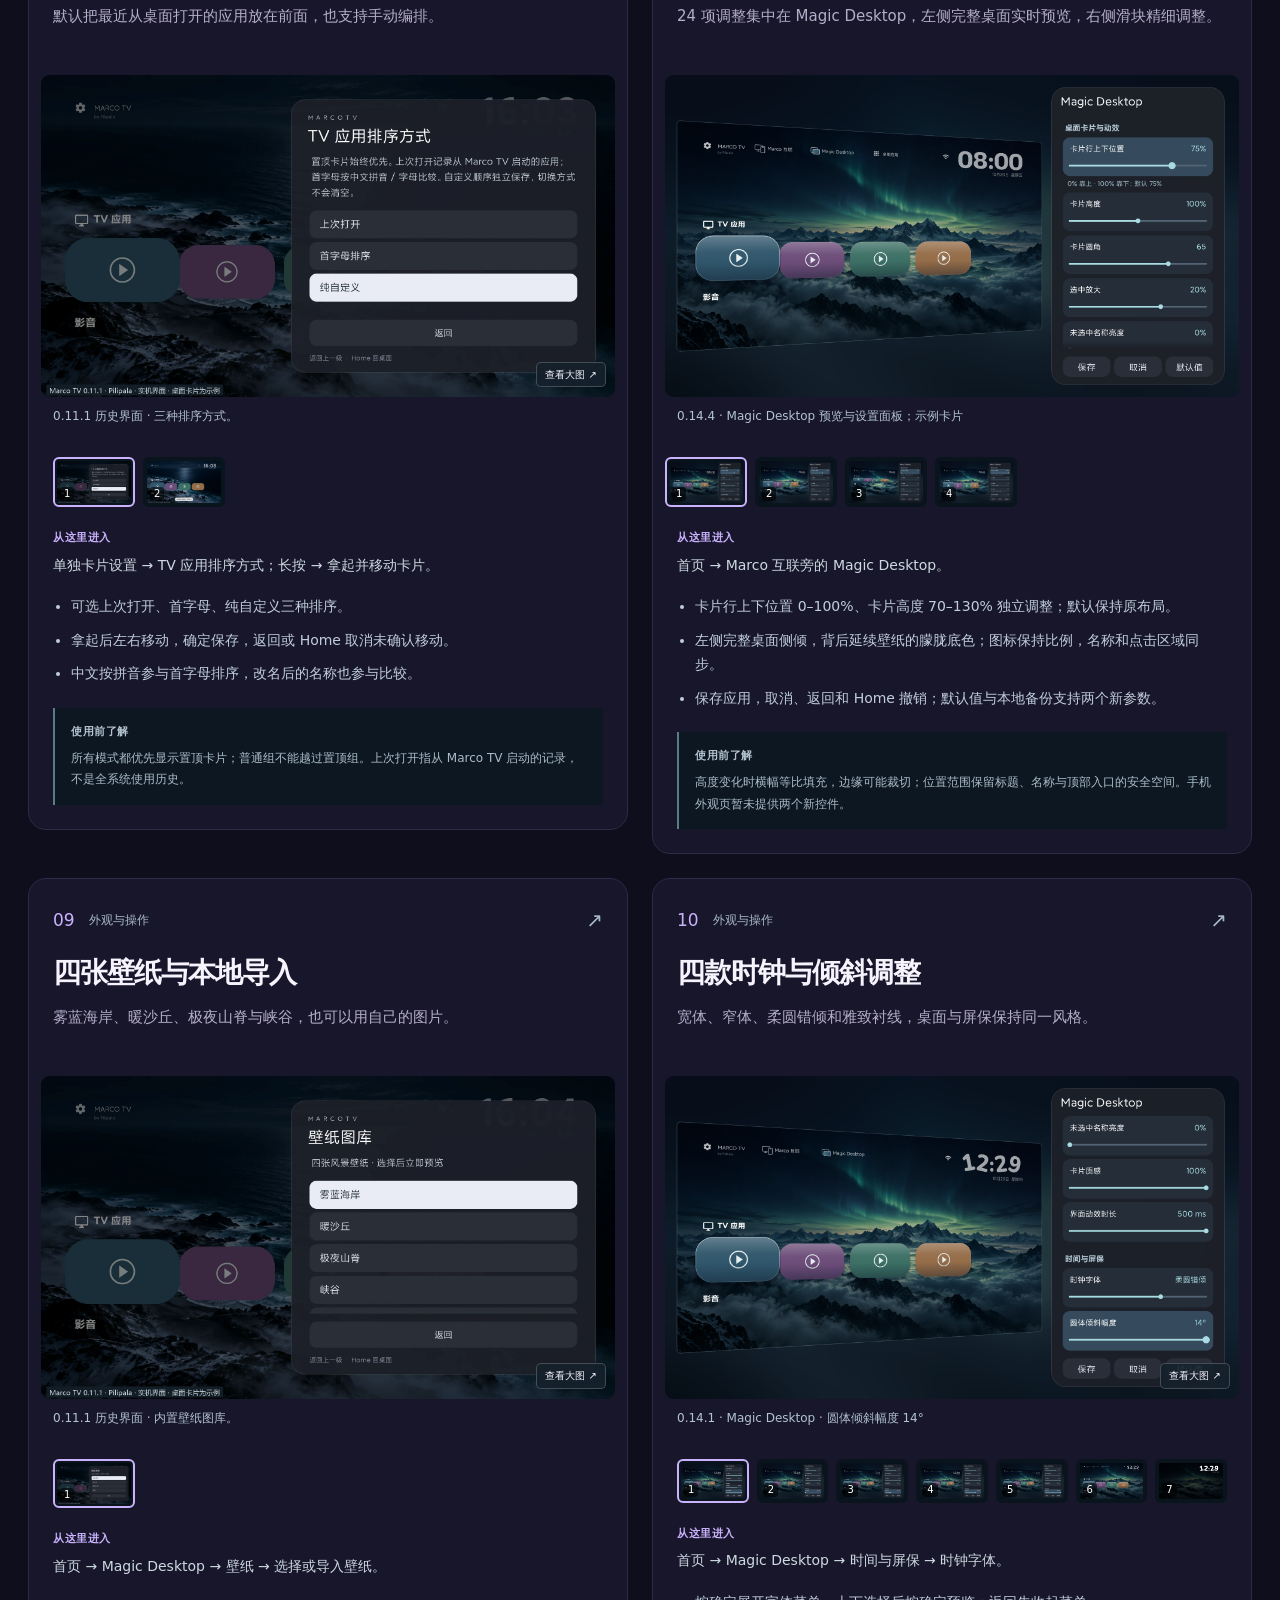
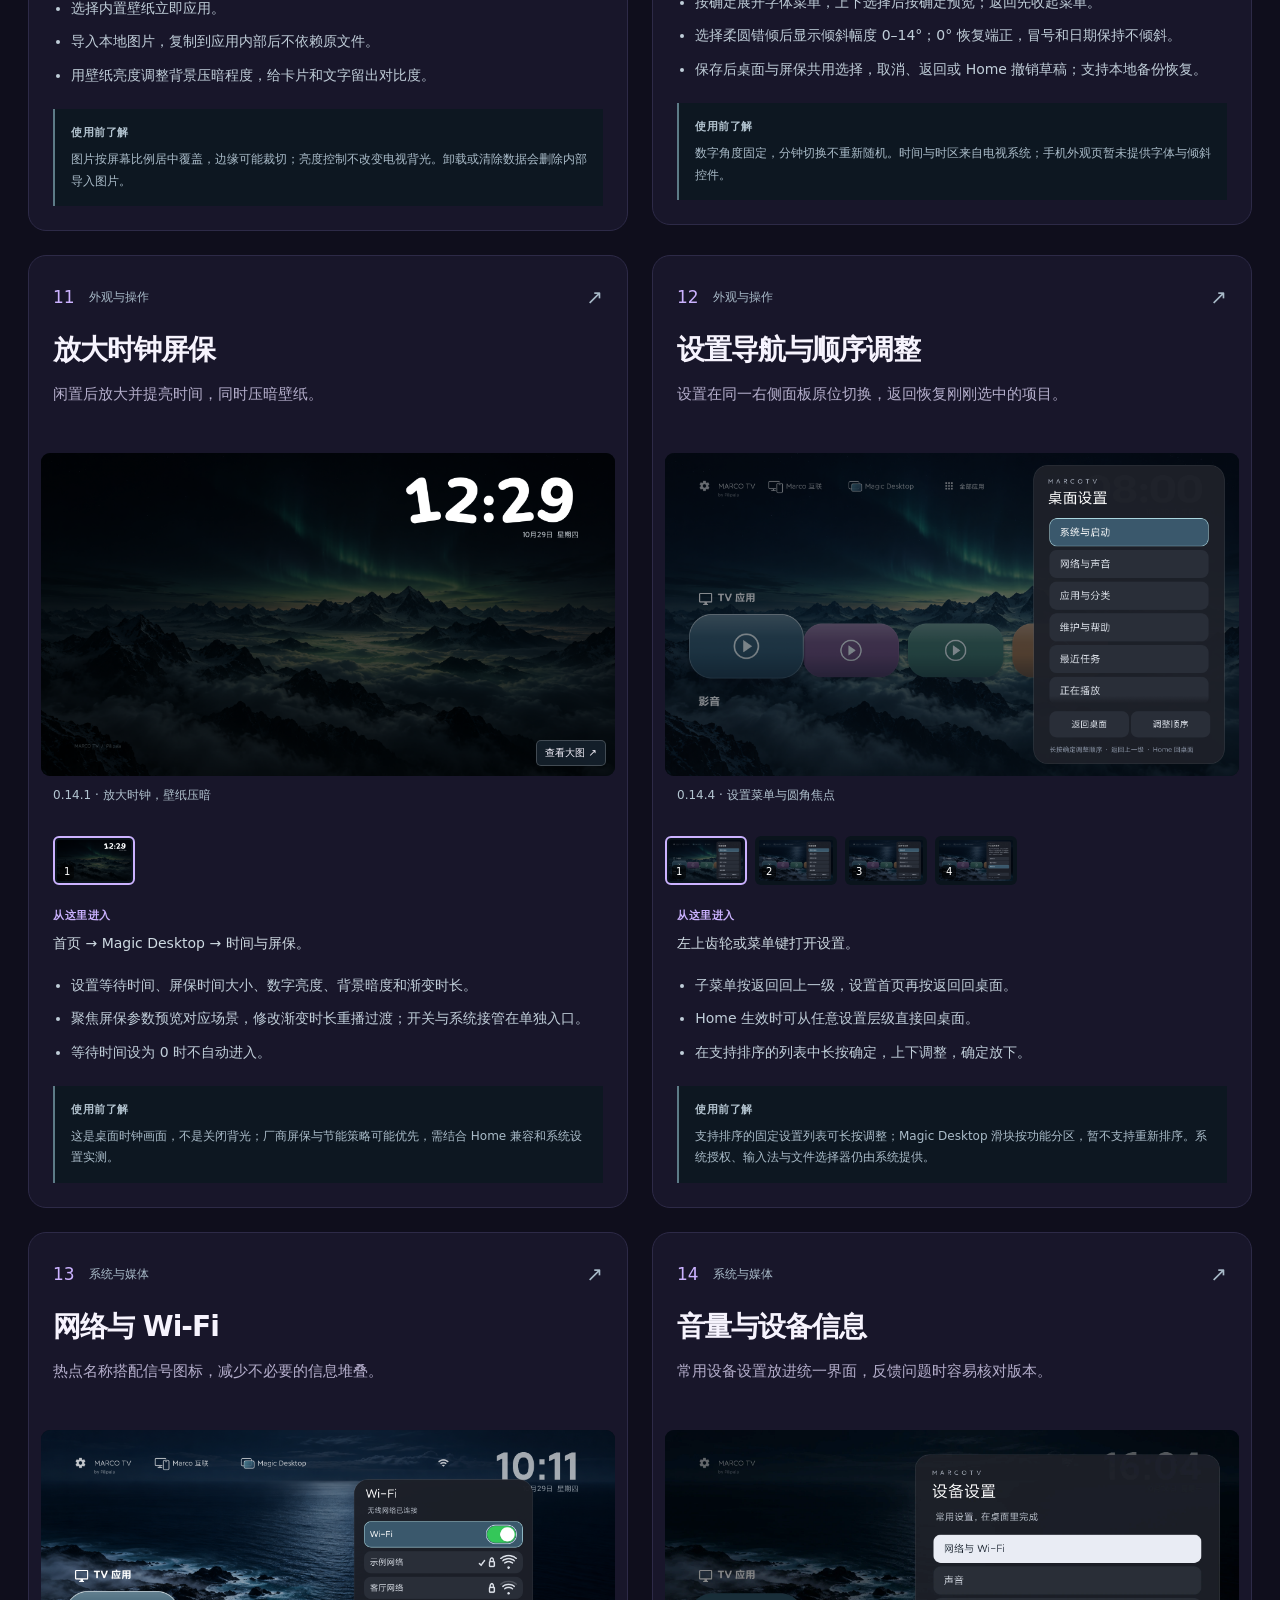
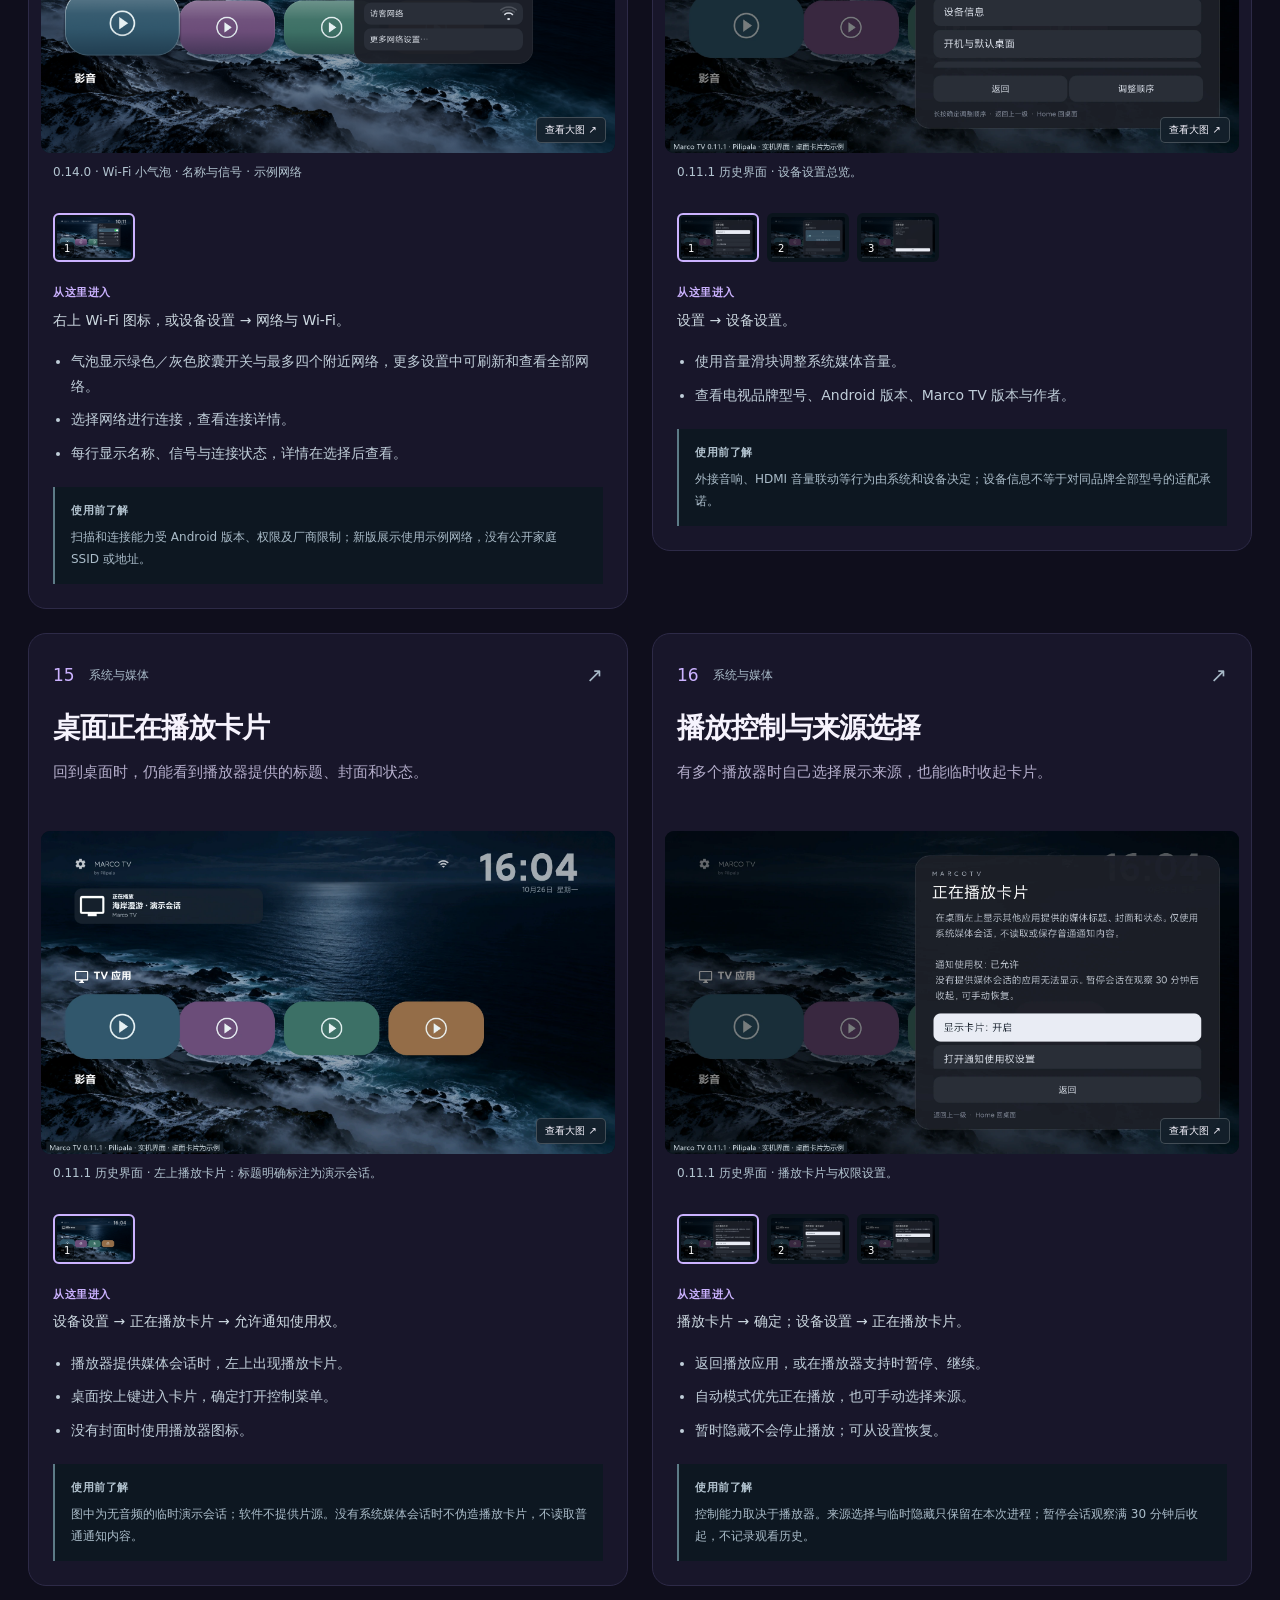
==== commit 5e7e13f7: "Release Marco TV 0.21.2: fix Android 6.0-7.1 task bridge and legacy shell compatibility" ====
--- a/docs/showcase/index.html
+++ b/docs/showcase/index.html
@@ -4,10 +4,10 @@
 <body>
 
 <a class="skip" href="#modules">跳到功能模块</a><header><a class="brand" href="#top"><img class="mark" src="../brand/app-icon-192.png" width="34" height="34" alt="Marco TV 图标">Marco TV <small>by Pilipala</small></a><nav aria-label="主导航"><a href="#connect">Marco 互联</a><a href="#modules">功能</a><a href="../install/">无 U 盘安装</a><a href="https://github.com/Pilipala9919/MarcoTV">GitHub ↗</a></nav></header>
-<main id="top"><section class="hero"><div class="eyebrow">ANDROID TV LAUNCHER · 免费开源 · 0.21.1</div><h1>把电视桌面，<br><span>整理成自己的样子。</span></h1><p class="lead">应用、时间、风景，回到一眼看清的位置。<br>用遥控器就能调整，让每次按下 Home 都更顺手。</p><div class="actions"><a class="primary" href="https://github.com/Pilipala9919/MarcoTV/releases/latest">免费下载 Marco TV <span>↗</span></a><a class="secondary" href="#modules">查看全部功能 ↓</a></div><p class="refund">作者 Pilipala · GPL-3.0-only<br>如果你付费购买了本软件，请尽快向购买平台申请退款。</p><figure class="hero-screen"><a class="zoom" href="assets/89-desktop-motion.png"><img src="assets/89-desktop-motion.png" width="1920" height="1080" alt="Marco TV 实机桌面，卡片为临时示例"></a><figcaption>0.14.4 实机界面 · 示例卡片 · Android 9 · 1920 × 1080</figcaption></figure><div class="facts"><div><strong>24</strong><span>功能模块逐项介绍</span></div><div><strong>0.14.4</strong><span>新版界面实机展示</span></div><div><strong>本地</strong><span>备份与诊断，不自动上传</span></div></div></section><section class="intro" id="home0150"><div><span class="eyebrow">0.15.0 · HOME</span><h2>桌面启用，<br>按本机指引继续。</h2></div><div><p>优先使用系统桌面选择；需要调试时显示品牌操作指引。系统设置返回后自动继续一次，并检查服务是否实际连接。</p><p>支持恢复原配置；Home 返回和开机恢复分别验收。更多机型待实测反馈，欢迎加入。</p></div></section><section class="intro" id="motion0144"><div><span class="eyebrow">0.14.4 · MOTION</span><h2>从桌面到设置，<br>动作自然衔接。</h2></div><div><p>顶部入口更舒展，焦点连续移动。设置进入、返回和 Magic Desktop 预览统一运动节奏，保留桌面卡片切换手感。</p><p>列表聚焦、滑块与滚动平滑变化，边缘柔和淡出。实测预览转场仍有掉帧，后续继续优化；静态截图不代表帧率，更多机型欢迎加入实测。</p></div></section><section style="max-width:1100px;margin:24px auto;padding:24px;color:#dbe9f2;background:#152333;border-radius:22px">
+<main id="top"><section class="hero"><div class="eyebrow">ANDROID TV LAUNCHER · 免费开源 · 0.21.2</div><h1>把电视桌面，<br><span>整理成自己的样子。</span></h1><p class="lead">应用、时间、风景，回到一眼看清的位置。<br>用遥控器就能调整，让每次按下 Home 都更顺手。</p><div class="actions"><a class="primary" href="https://github.com/Pilipala9919/MarcoTV/releases/latest">免费下载 Marco TV <span>↗</span></a><a class="secondary" href="#modules">查看全部功能 ↓</a></div><p class="refund">作者 Pilipala · GPL-3.0-only<br>如果你付费购买了本软件，请尽快向购买平台申请退款。</p><figure class="hero-screen"><a class="zoom" href="assets/89-desktop-motion.png"><img src="assets/89-desktop-motion.png" width="1920" height="1080" alt="Marco TV 实机桌面，卡片为临时示例"></a><figcaption>0.14.4 实机界面 · 示例卡片 · Android 9 · 1920 × 1080</figcaption></figure><div class="facts"><div><strong>24</strong><span>功能模块逐项介绍</span></div><div><strong>0.14.4</strong><span>新版界面实机展示</span></div><div><strong>本地</strong><span>备份与诊断，不自动上传</span></div></div></section><section class="intro" id="home0150"><div><span class="eyebrow">0.15.0 · HOME</span><h2>桌面启用，<br>按本机指引继续。</h2></div><div><p>优先使用系统桌面选择；需要调试时显示品牌操作指引。系统设置返回后自动继续一次，并检查服务是否实际连接。</p><p>支持恢复原配置；Home 返回和开机恢复分别验收。更多机型待实测反馈，欢迎加入。</p></div></section><section class="intro" id="motion0144"><div><span class="eyebrow">0.14.4 · MOTION</span><h2>从桌面到设置，<br>动作自然衔接。</h2></div><div><p>顶部入口更舒展，焦点连续移动。设置进入、返回和 Magic Desktop 预览统一运动节奏，保留桌面卡片切换手感。</p><p>列表聚焦、滑块与滚动平滑变化，边缘柔和淡出。实测预览转场仍有掉帧，后续继续优化；静态截图不代表帧率，更多机型欢迎加入实测。</p></div></section><section style="max-width:1100px;margin:24px auto;padding:24px;color:#dbe9f2;background:#152333;border-radius:22px">
 <h2>0.14.3 · 全部应用，直接打开。</h2><p>首页新增五列应用抽屉，确定打开，长按进入添加流程。默认桌面引导先打开系统选择页：选择 Marco TV 并确认即可；厂商锁定时再查看帮助。</p>
 <img src="assets/87-all-apps-drawer.png" alt="全部应用抽屉，临时示例应用" style="width:100%;border-radius:16px"><p>小米 Android 9 实机界面，卡片与应用图标使用临时示例内容，不含私人应用列表。</p>
-<a href="https://marcotv.wlj9919.top/MarcoTV-0.21.1.apk">下载当前正式版</a></section>
+<a href="https://marcotv.wlj9919.top/MarcoTV-0.21.2.apk">下载当前正式版</a></section>
 <section class="intro"><p>首屏与新版界面采用 0.14.0 小米 Android 9 实机素材。各功能截图标明版本；保留的 0.11.1 图片仅用于历史功能参考，当前路径以<a href="https://github.com/Pilipala9919/MarcoTV/blob/main/docs/使用说明.md">使用说明</a>为准。更多机型等待实测反馈，欢迎加入测试！</p></section>
 <section class="intro"><div><span class="eyebrow">为遥控器和大屏设计</span><h2>少找一层菜单，<br>多一点自己的习惯。</h2></div><div><p>常用应用置顶、左侧菜单添加入口、滑块实时预览、设置逐级返回。桌面上的卡片和菜单顺序，都可以重新整理。</p><p>需要更多能力时，再开启播放卡片、Home 兼容与系统最近任务。每项功能的条件，都写在对应模块里。</p></div></section>
 <section id="connect" class="intro"><div><span class="eyebrow">MARCO CONNECT · 0.14.0</span><h2>Marco 互联<br>你的电视，随手整理。</h2><p>电视首页一键开启，手机扫码、电视确认。无需手机 App，也不需要 ADB。</p><div class="actions"><a class="primary" href="https://github.com/Pilipala9919/MarcoTV/blob/main/docs/手机管理.md">连接与使用说明 ↗</a></div></div><div><h3>小屏操作，大屏预览。</h3><p>整理与置顶卡片、添加应用入口、修改名称；调节外观时直接看电视效果，保存后才生效。</p><p>裁切上传壁纸、下载本地备份、预览并导出脱敏诊断。电视端正在编辑外观时，手机会提示等待，避免覆盖。</p><p>仅限同一局域网，配对需要电视确认，可随时断开。当前不提供跨应用全局遥控、云端远程控制或投屏。</p><p>更多机型等待实测反馈，<a href="https://github.com/Pilipala9919/MarcoTV/issues">欢迎加入测试，分享你的使用情况</a>。</p></div></section>
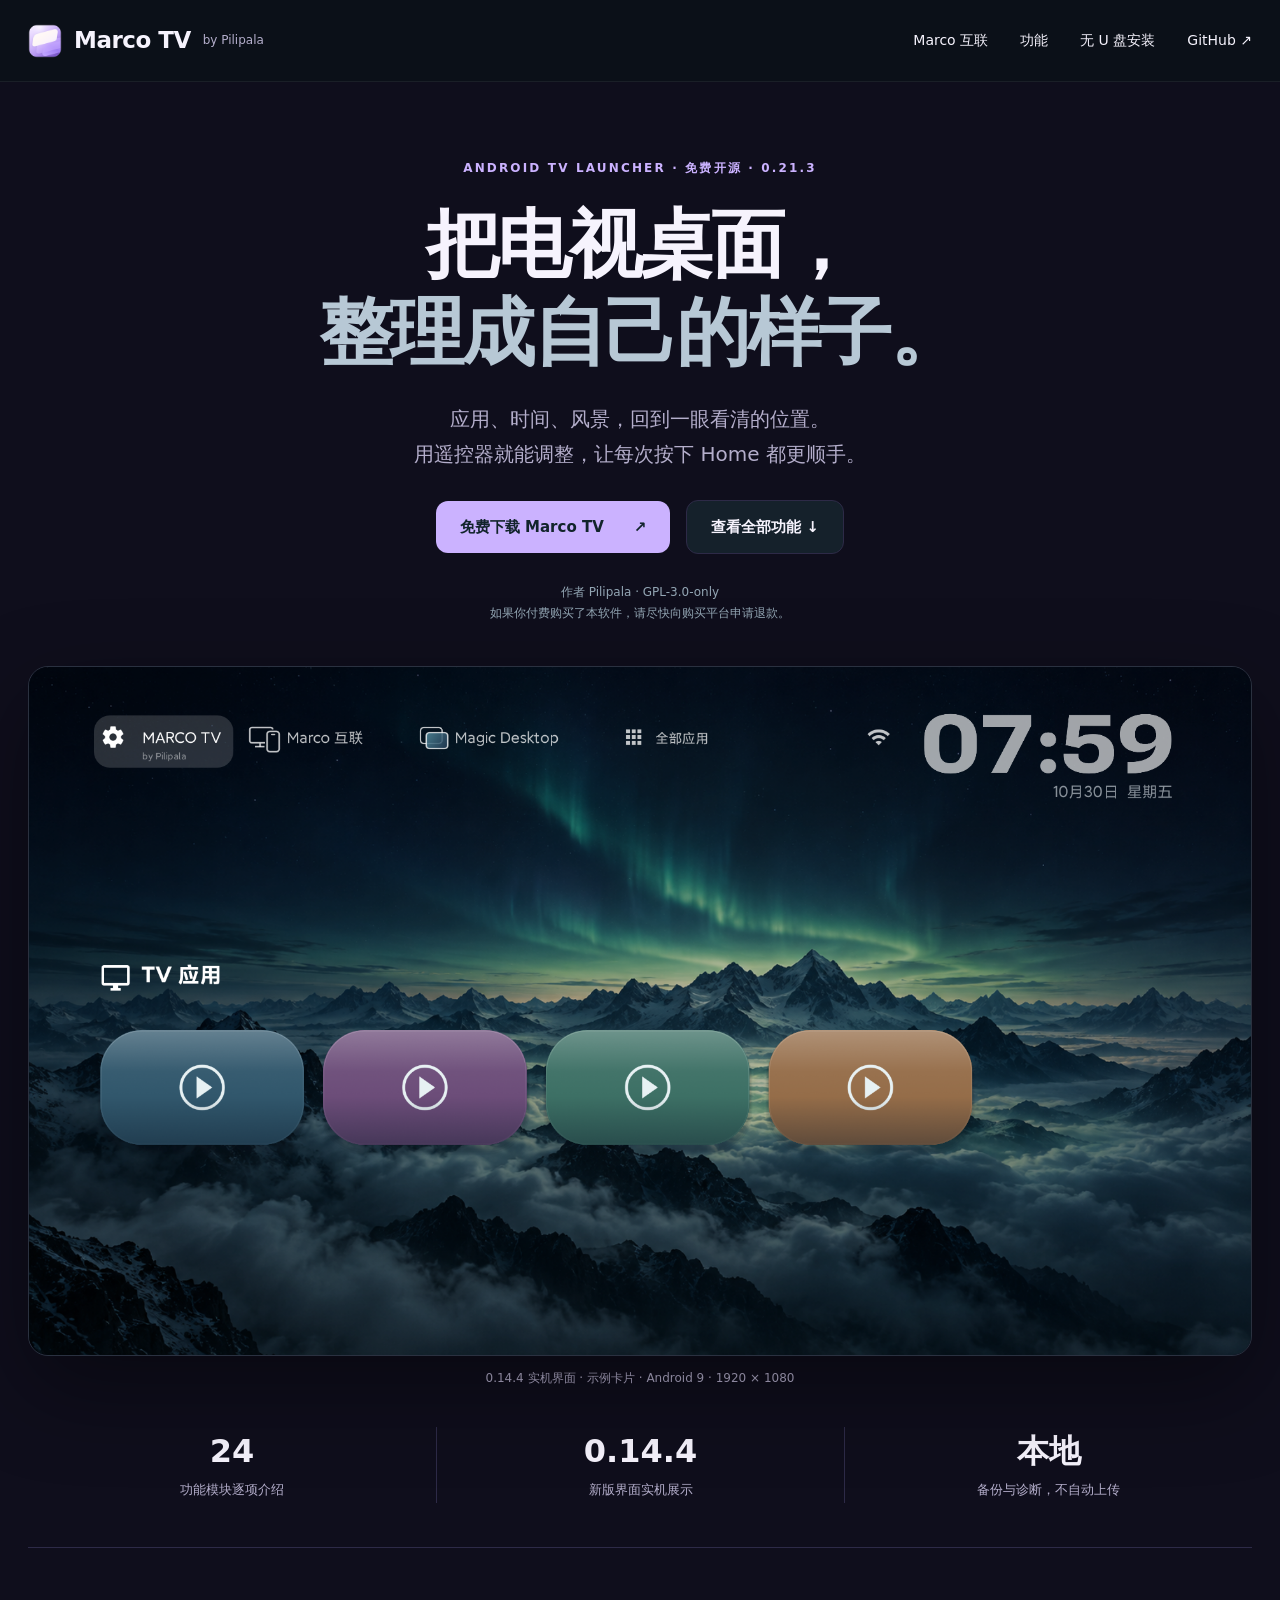
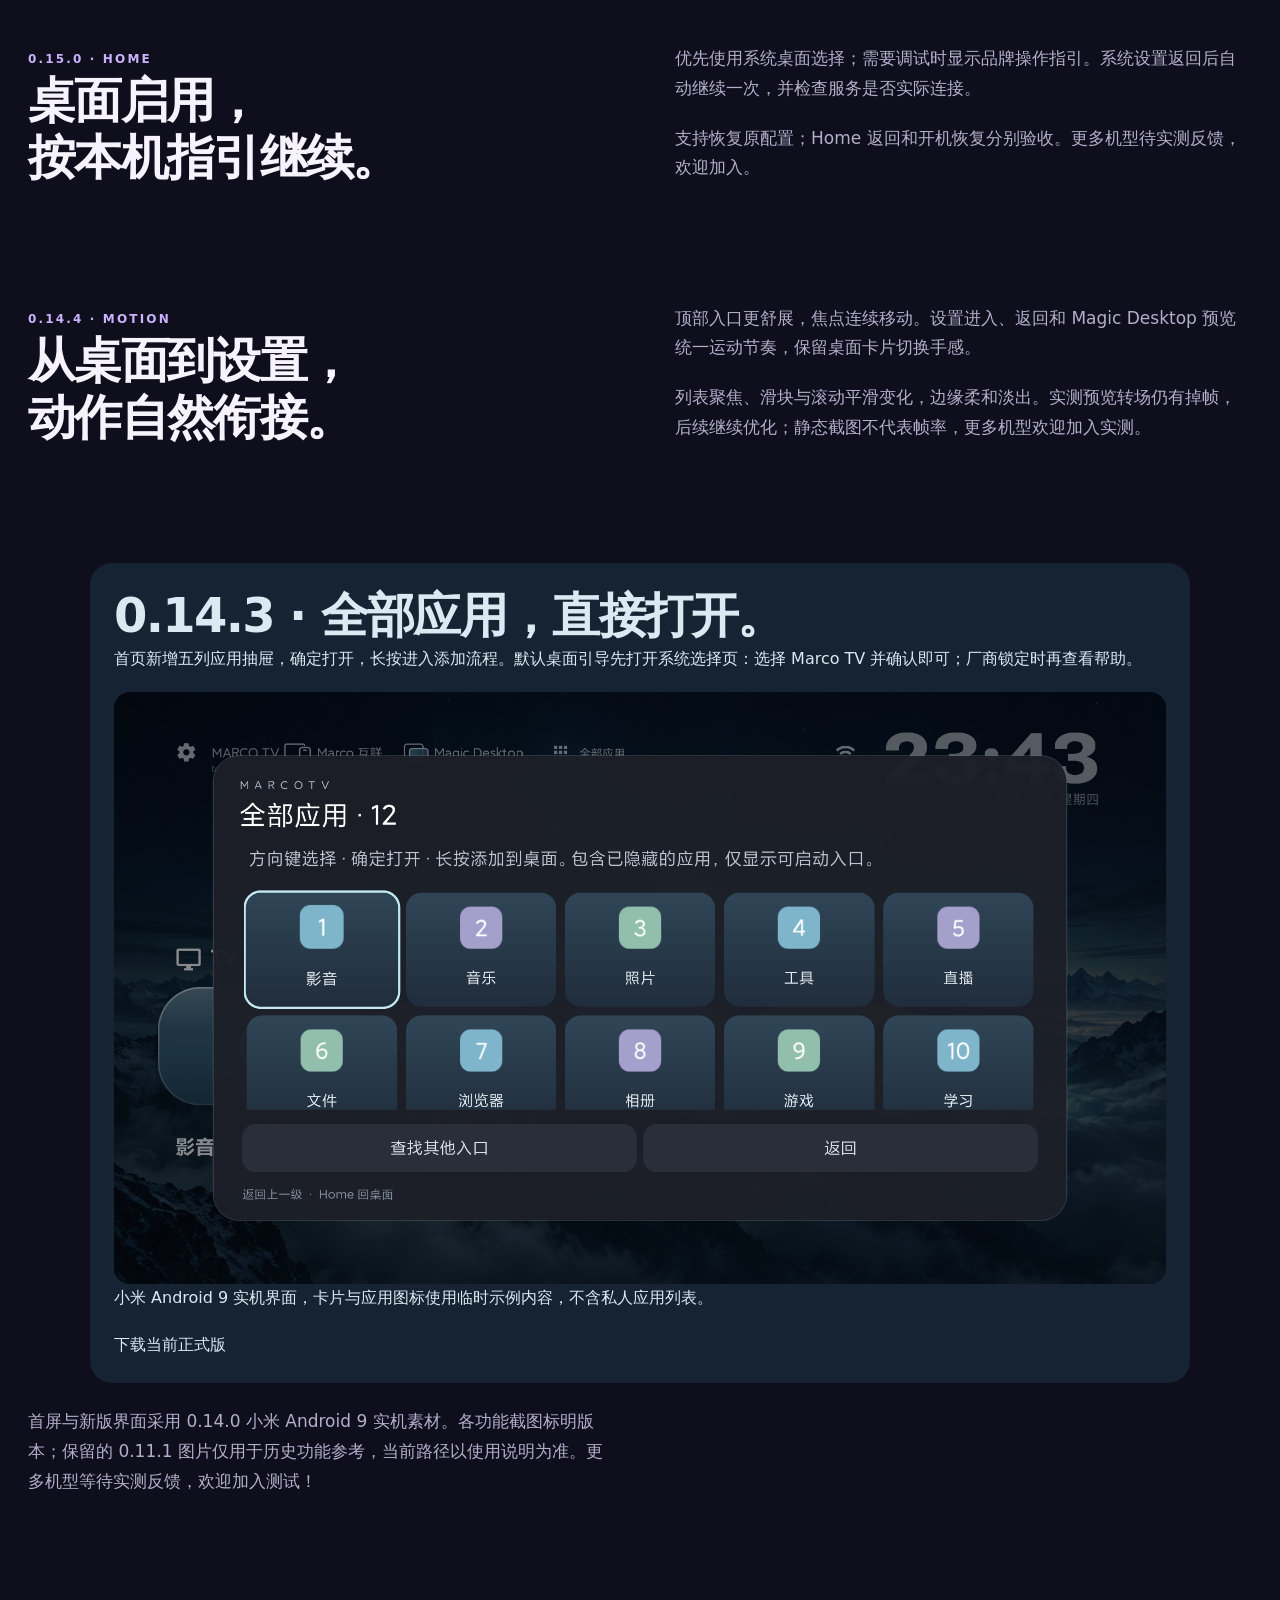
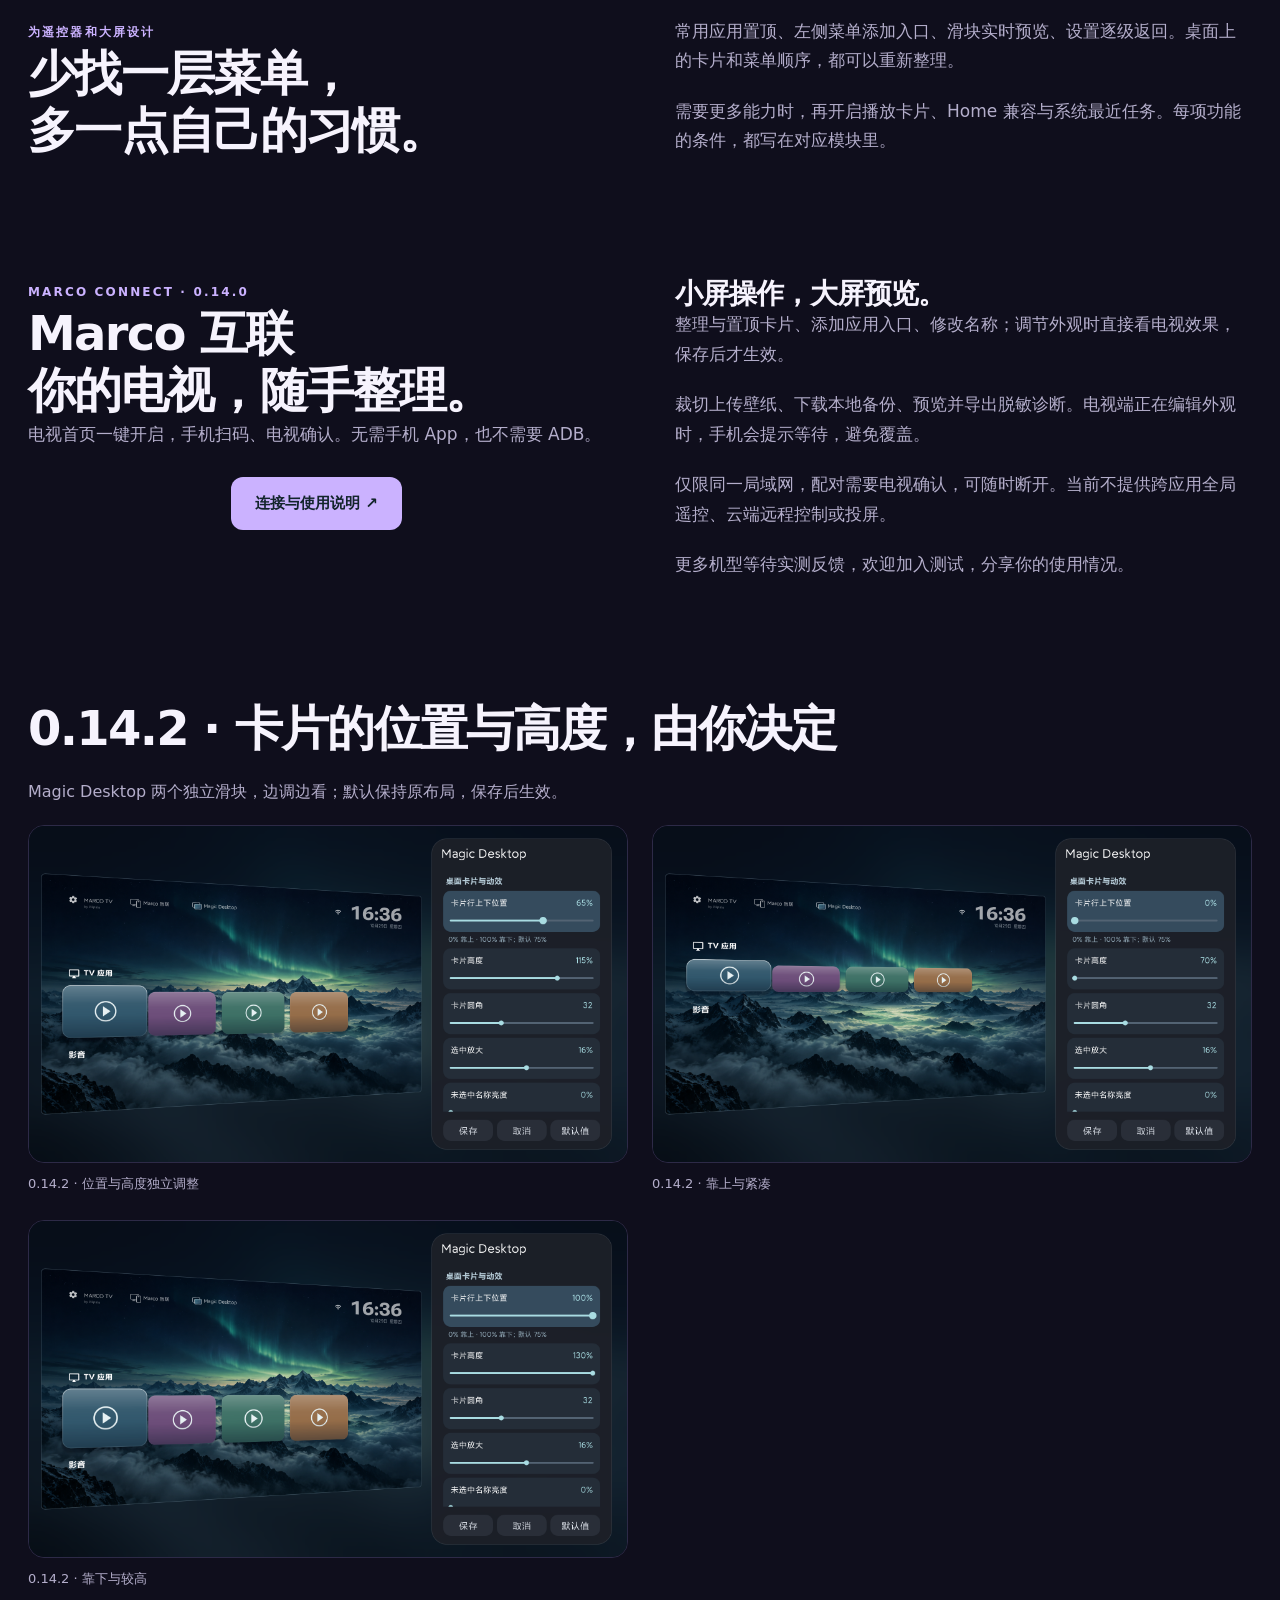
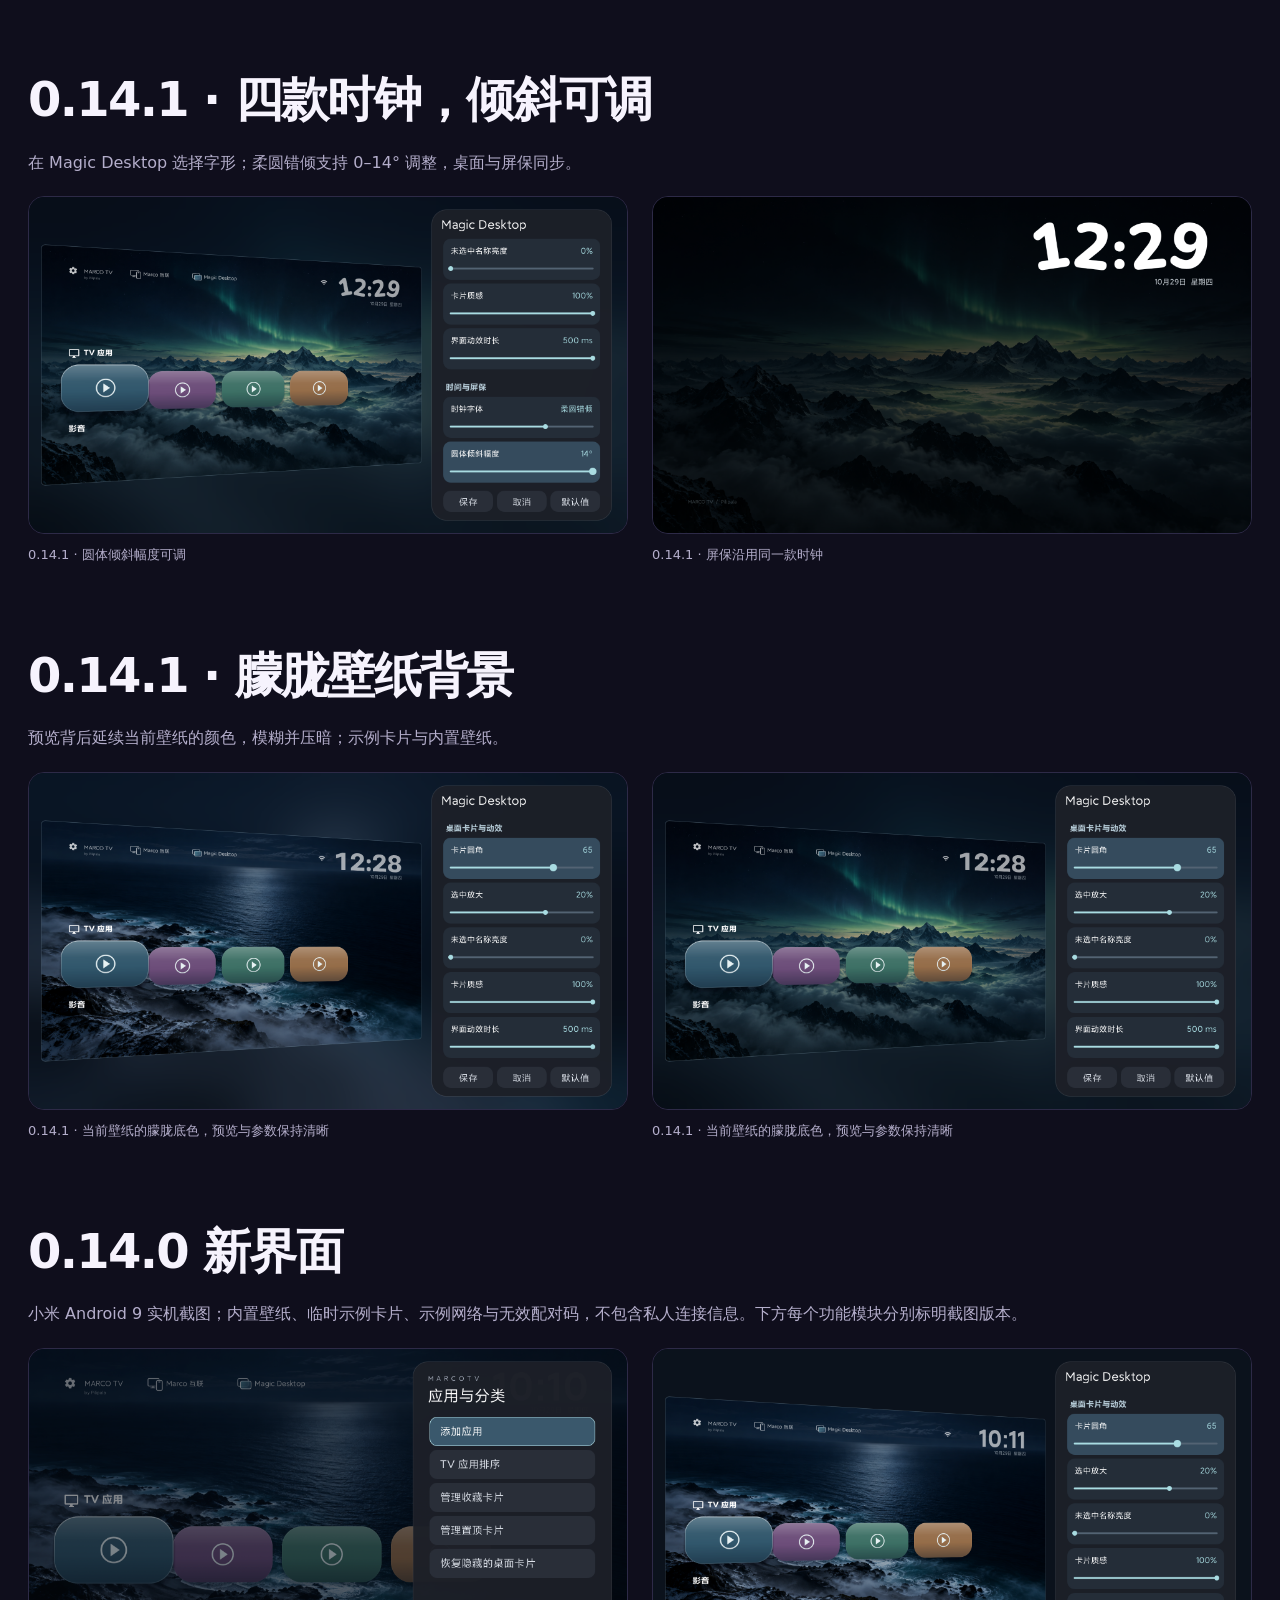
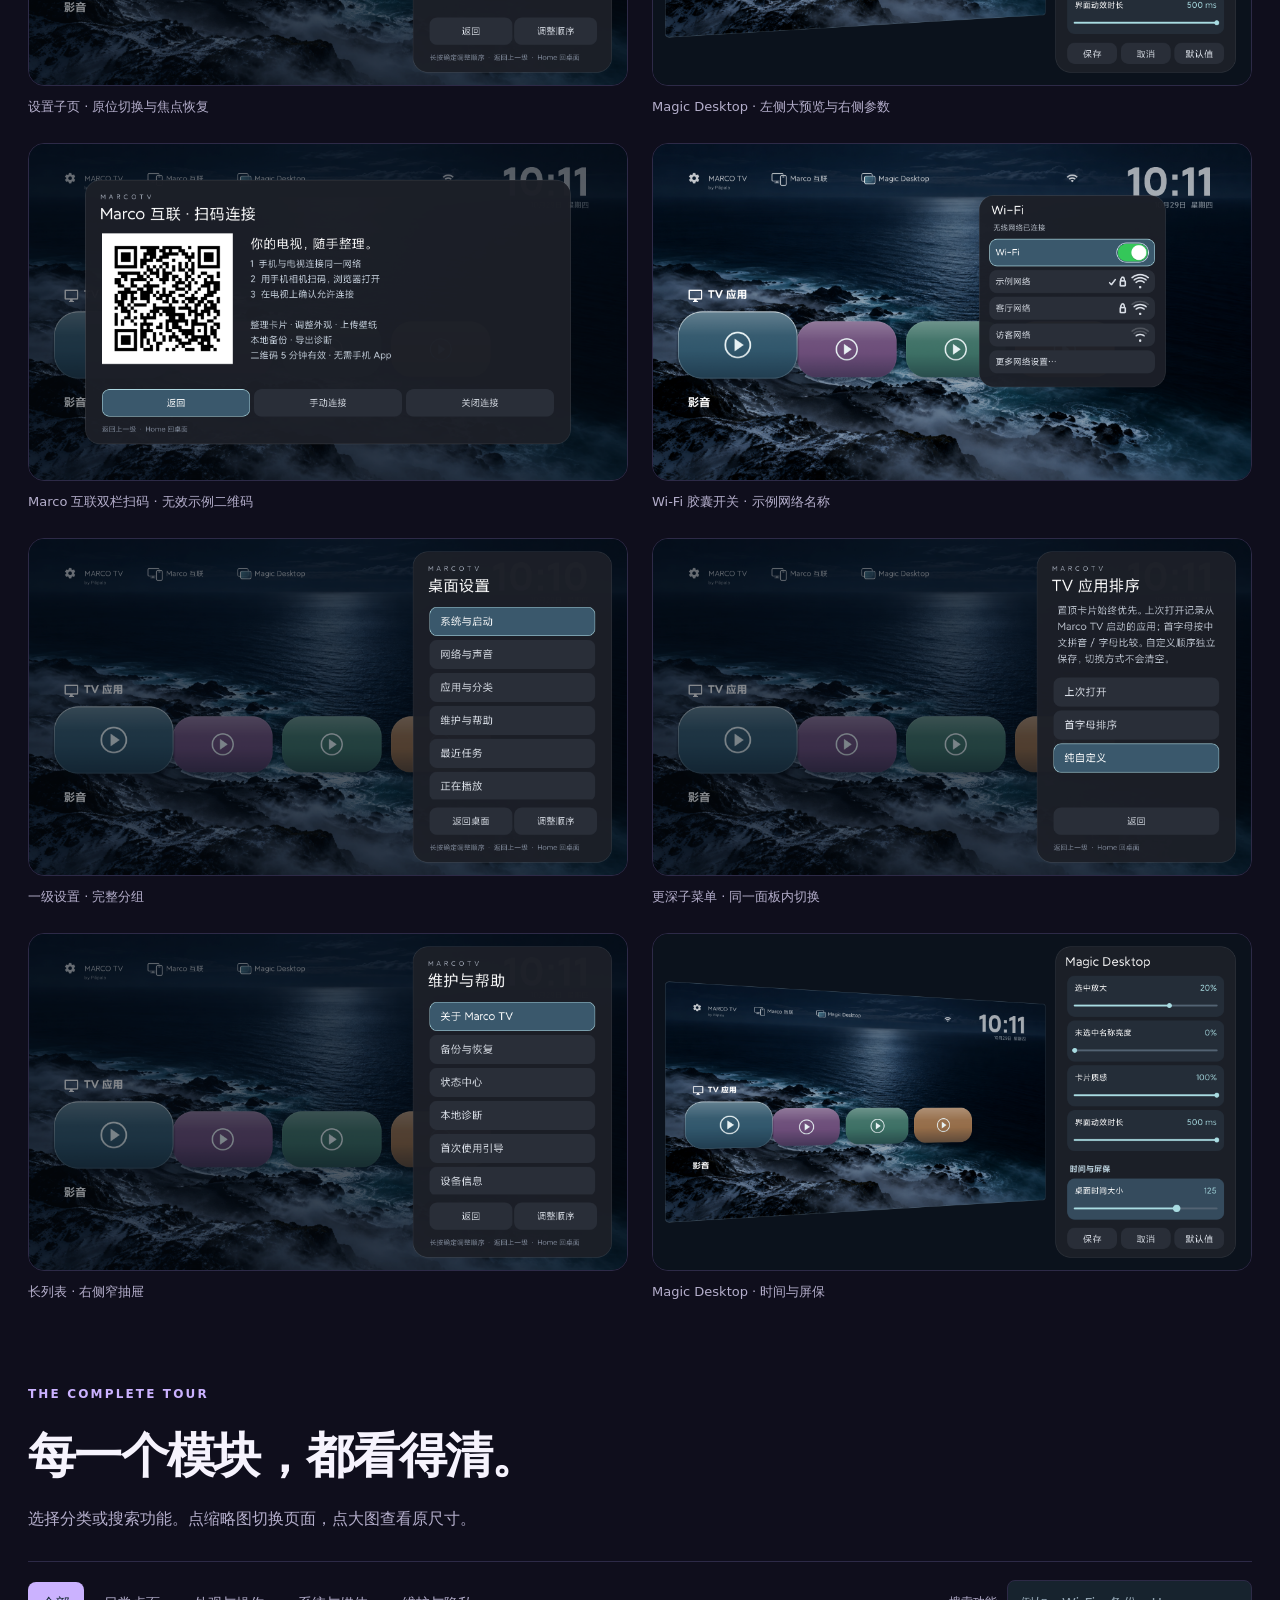
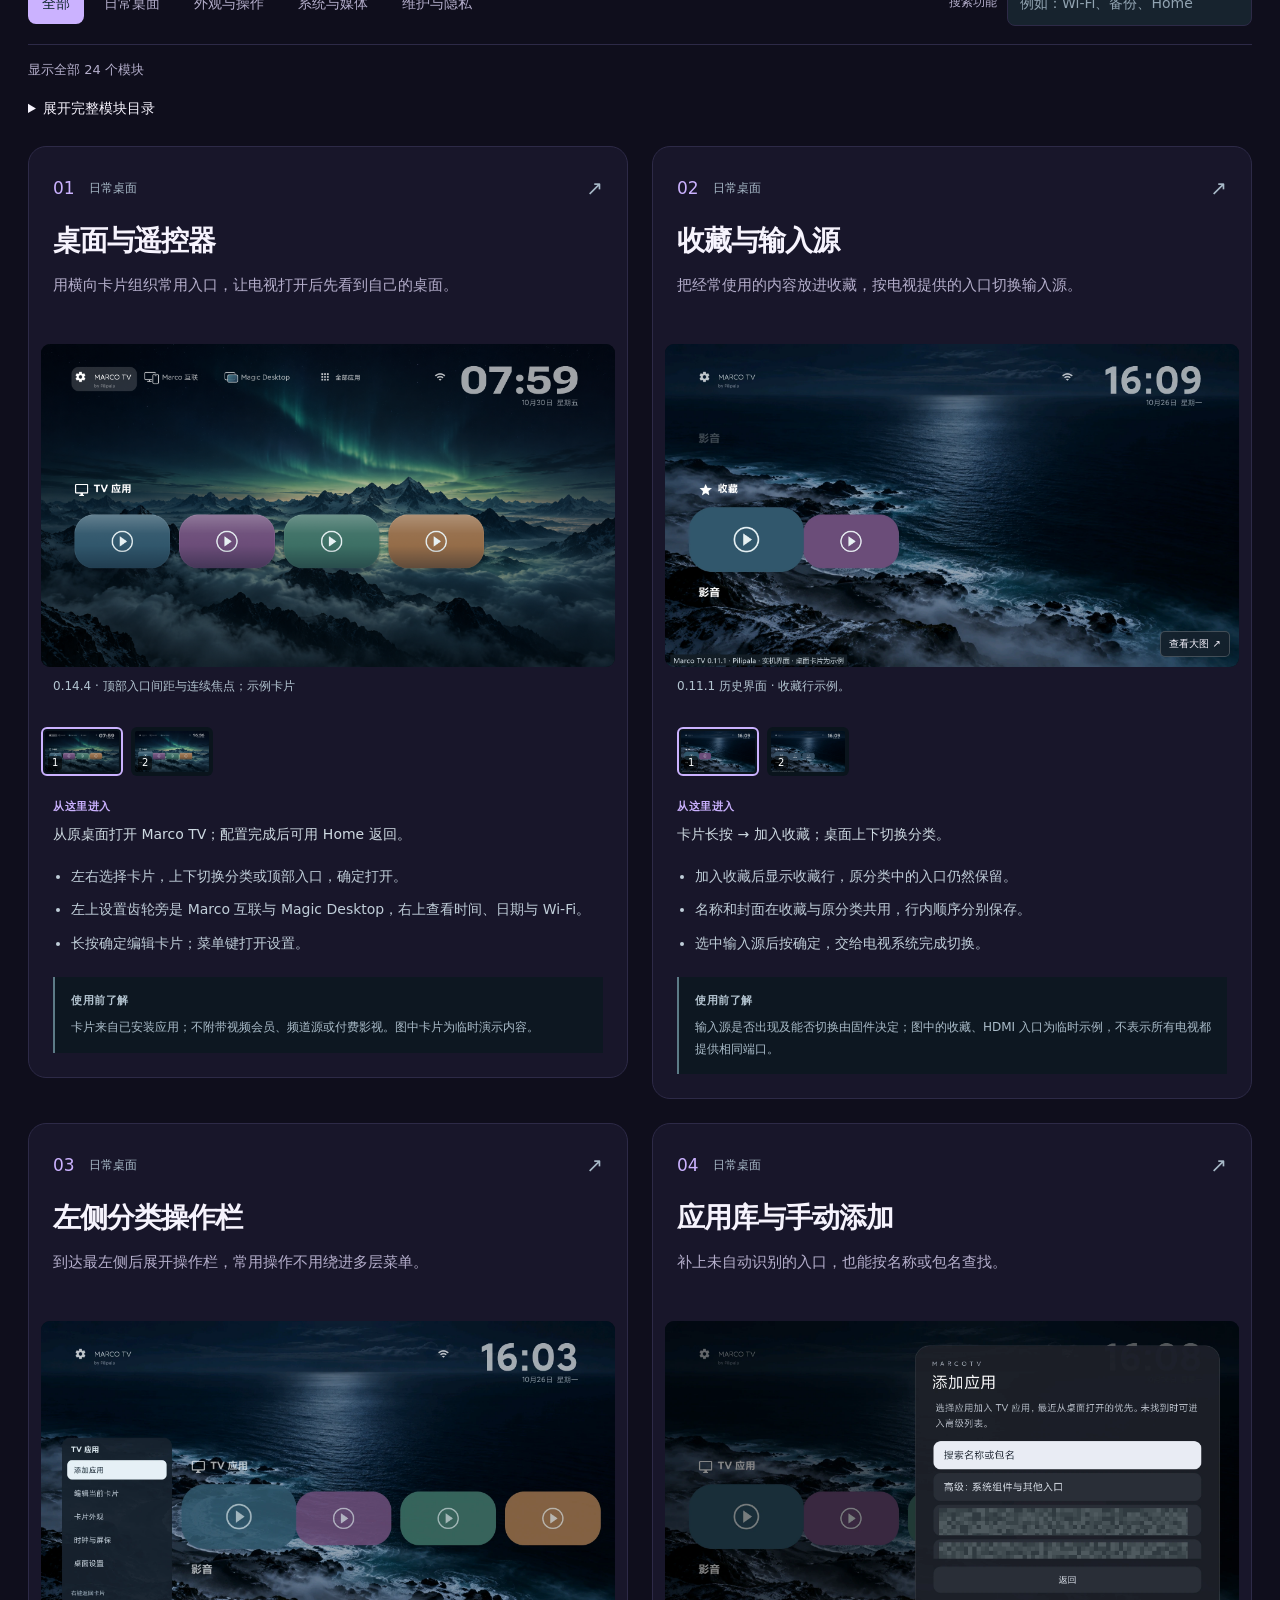
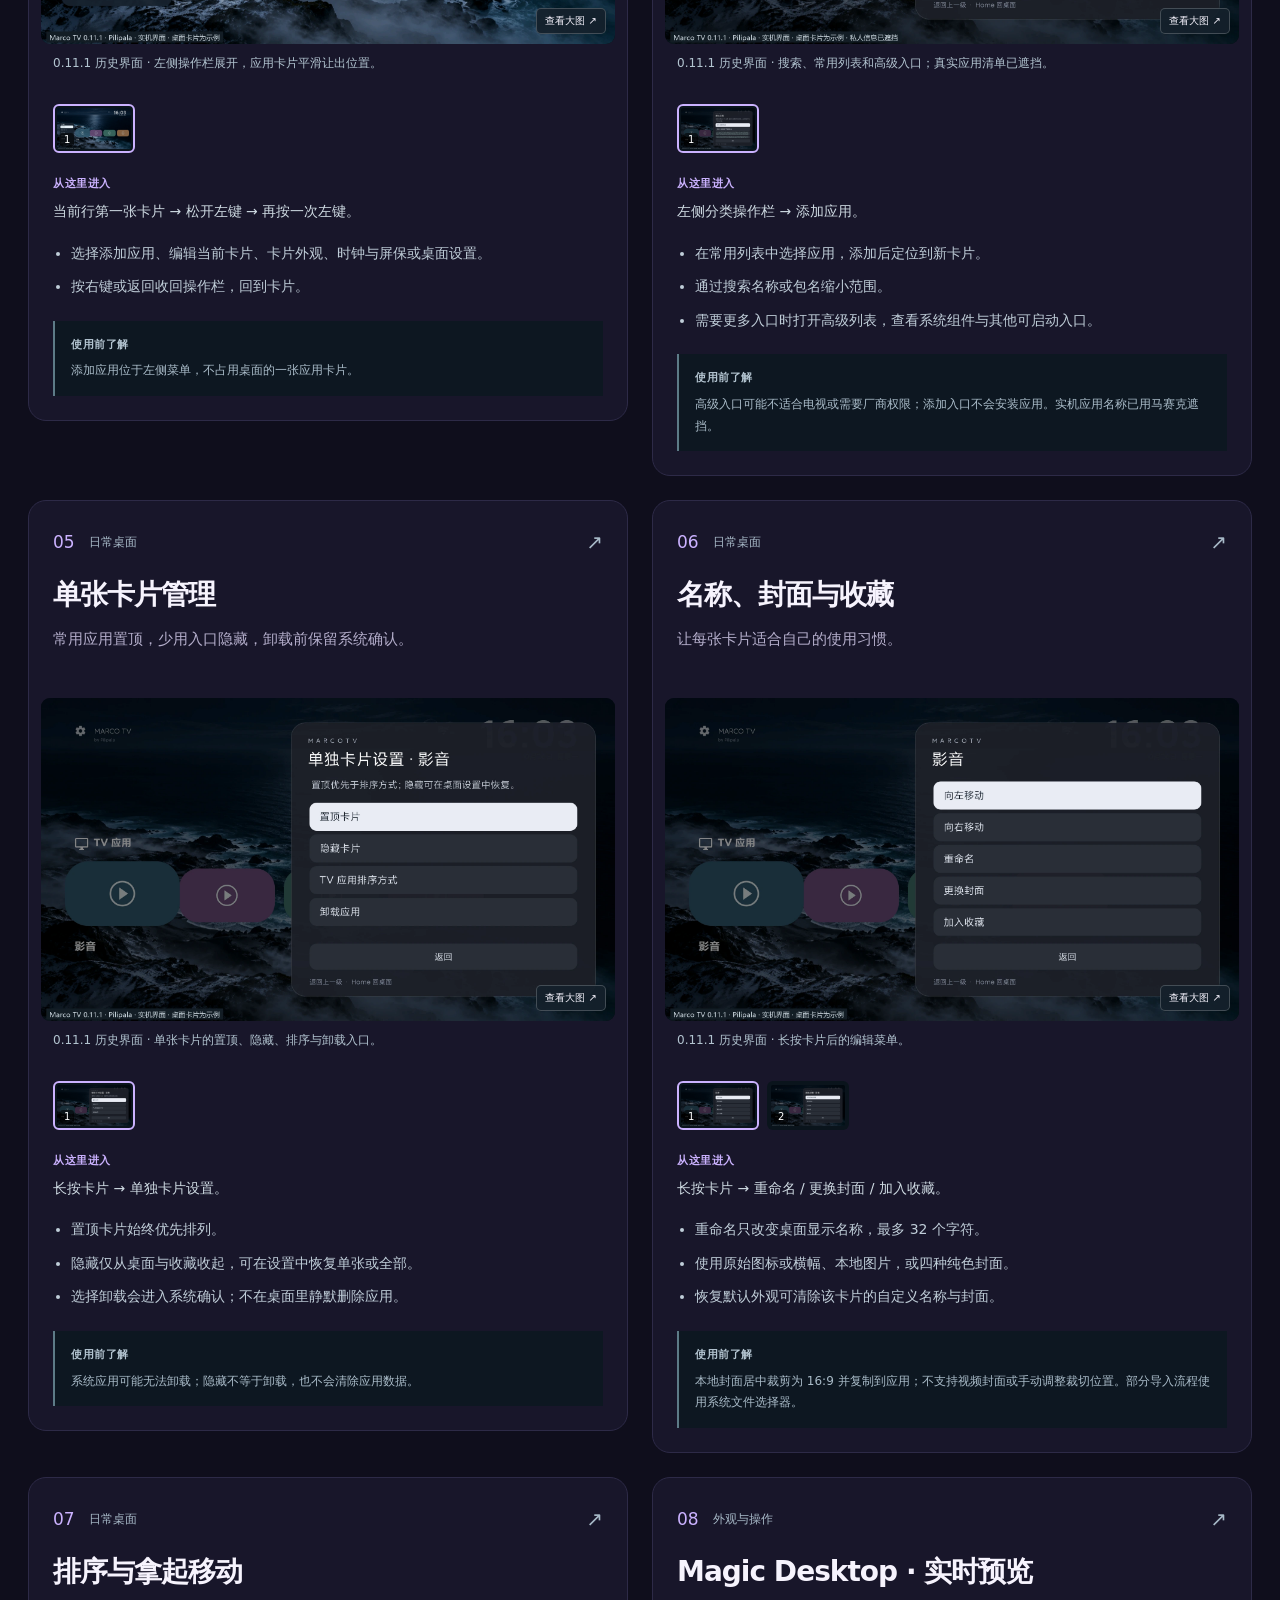
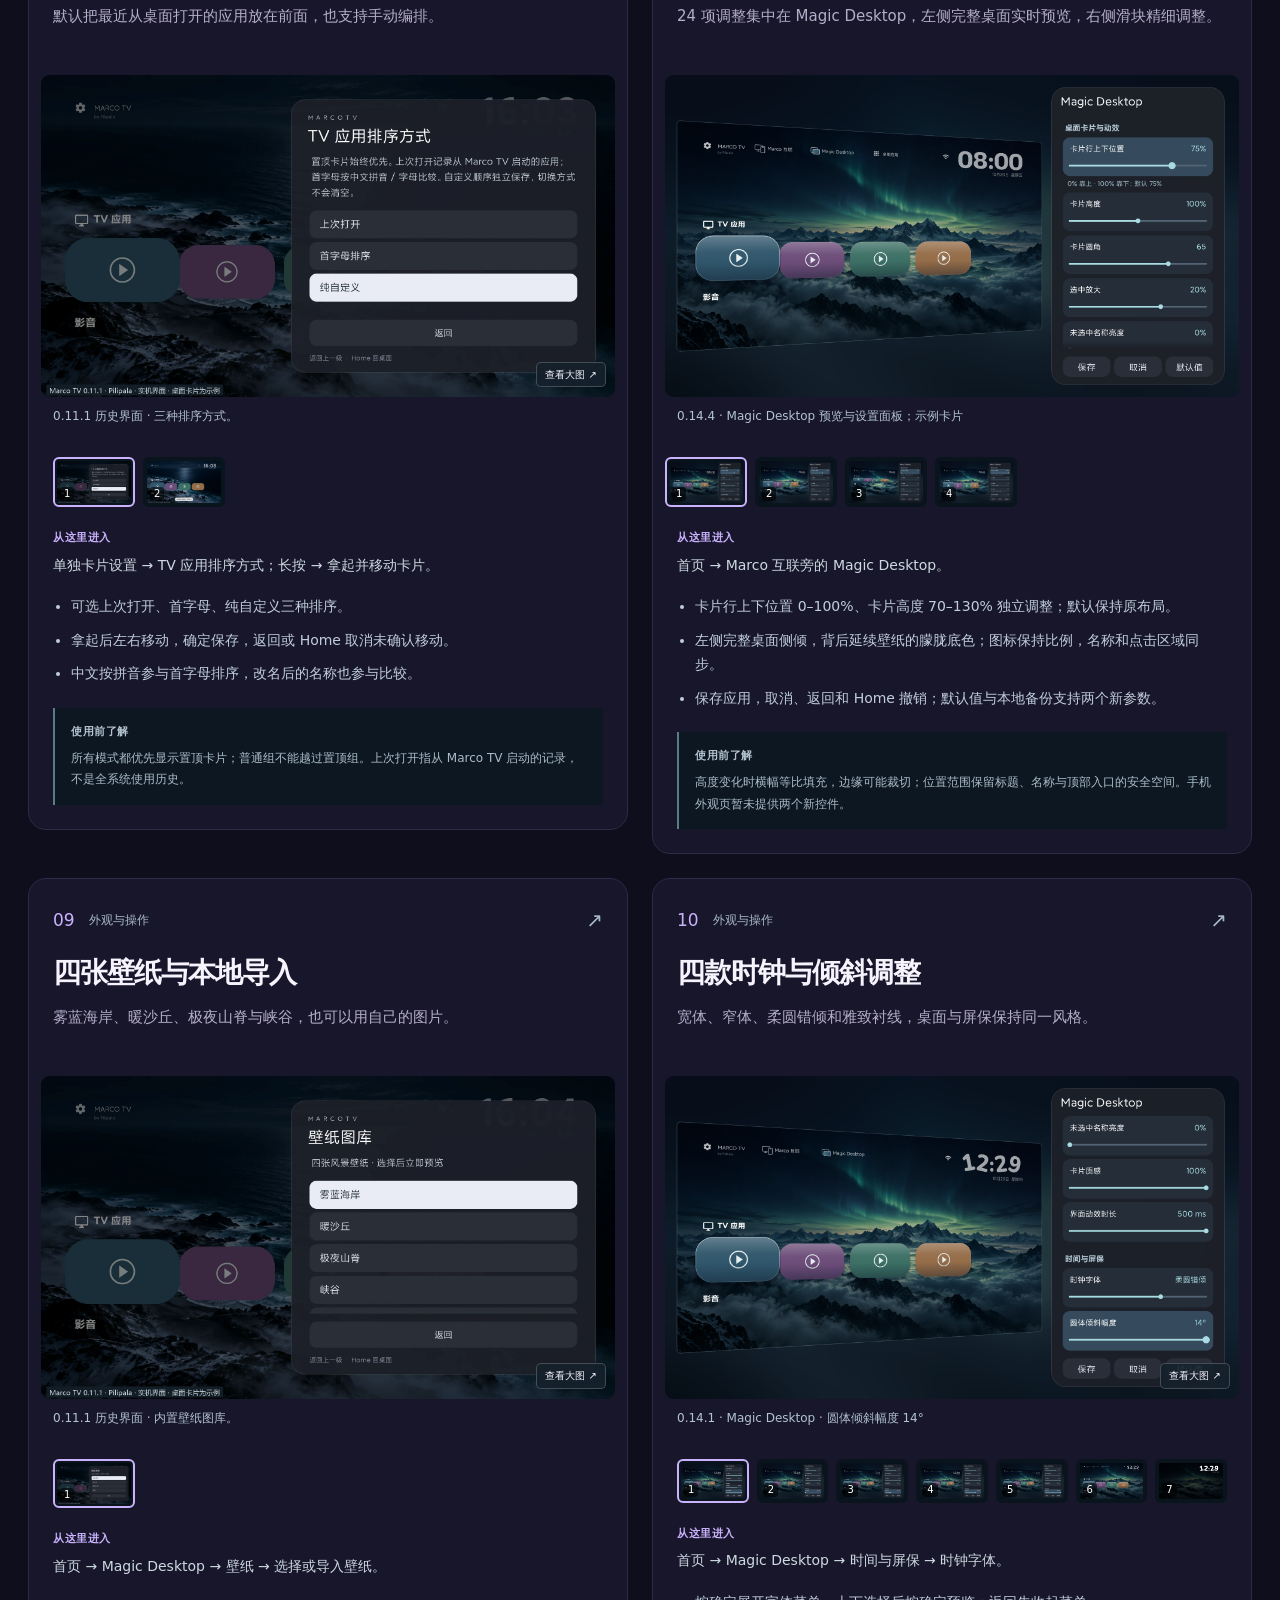
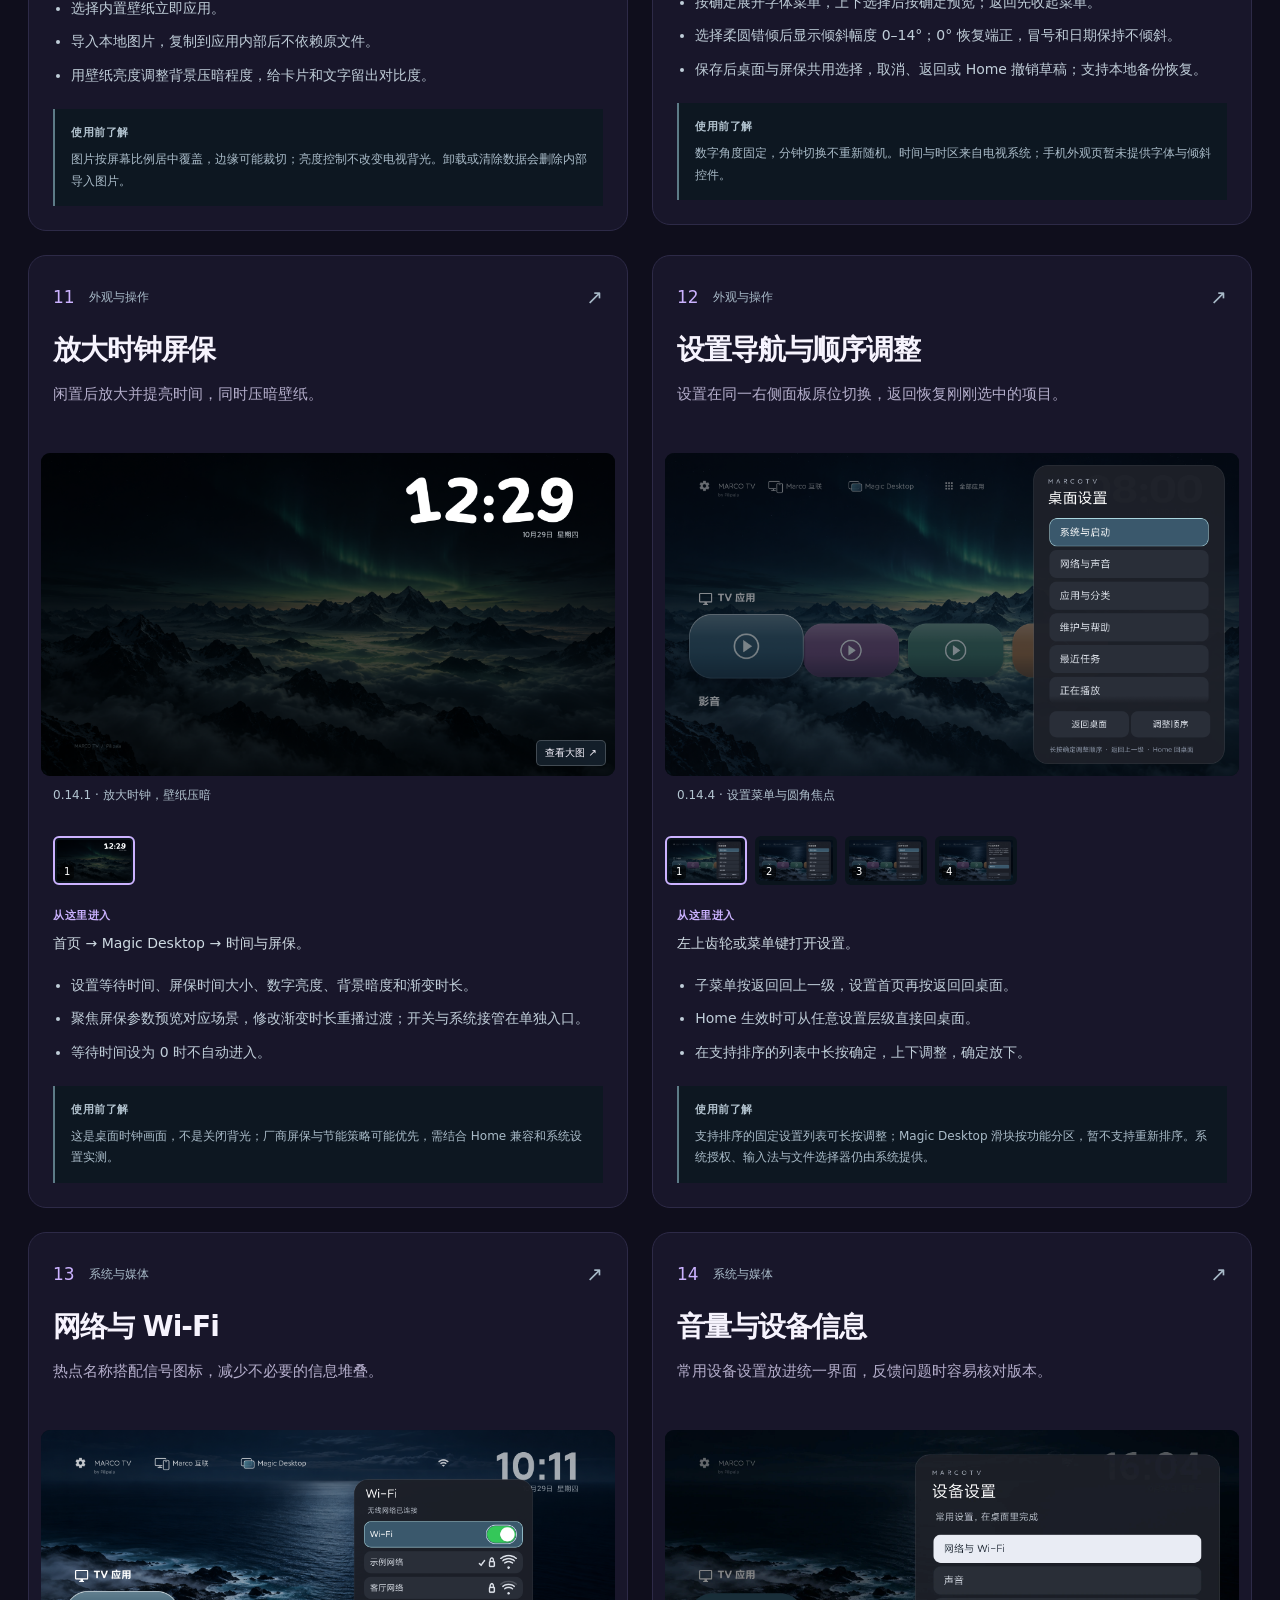
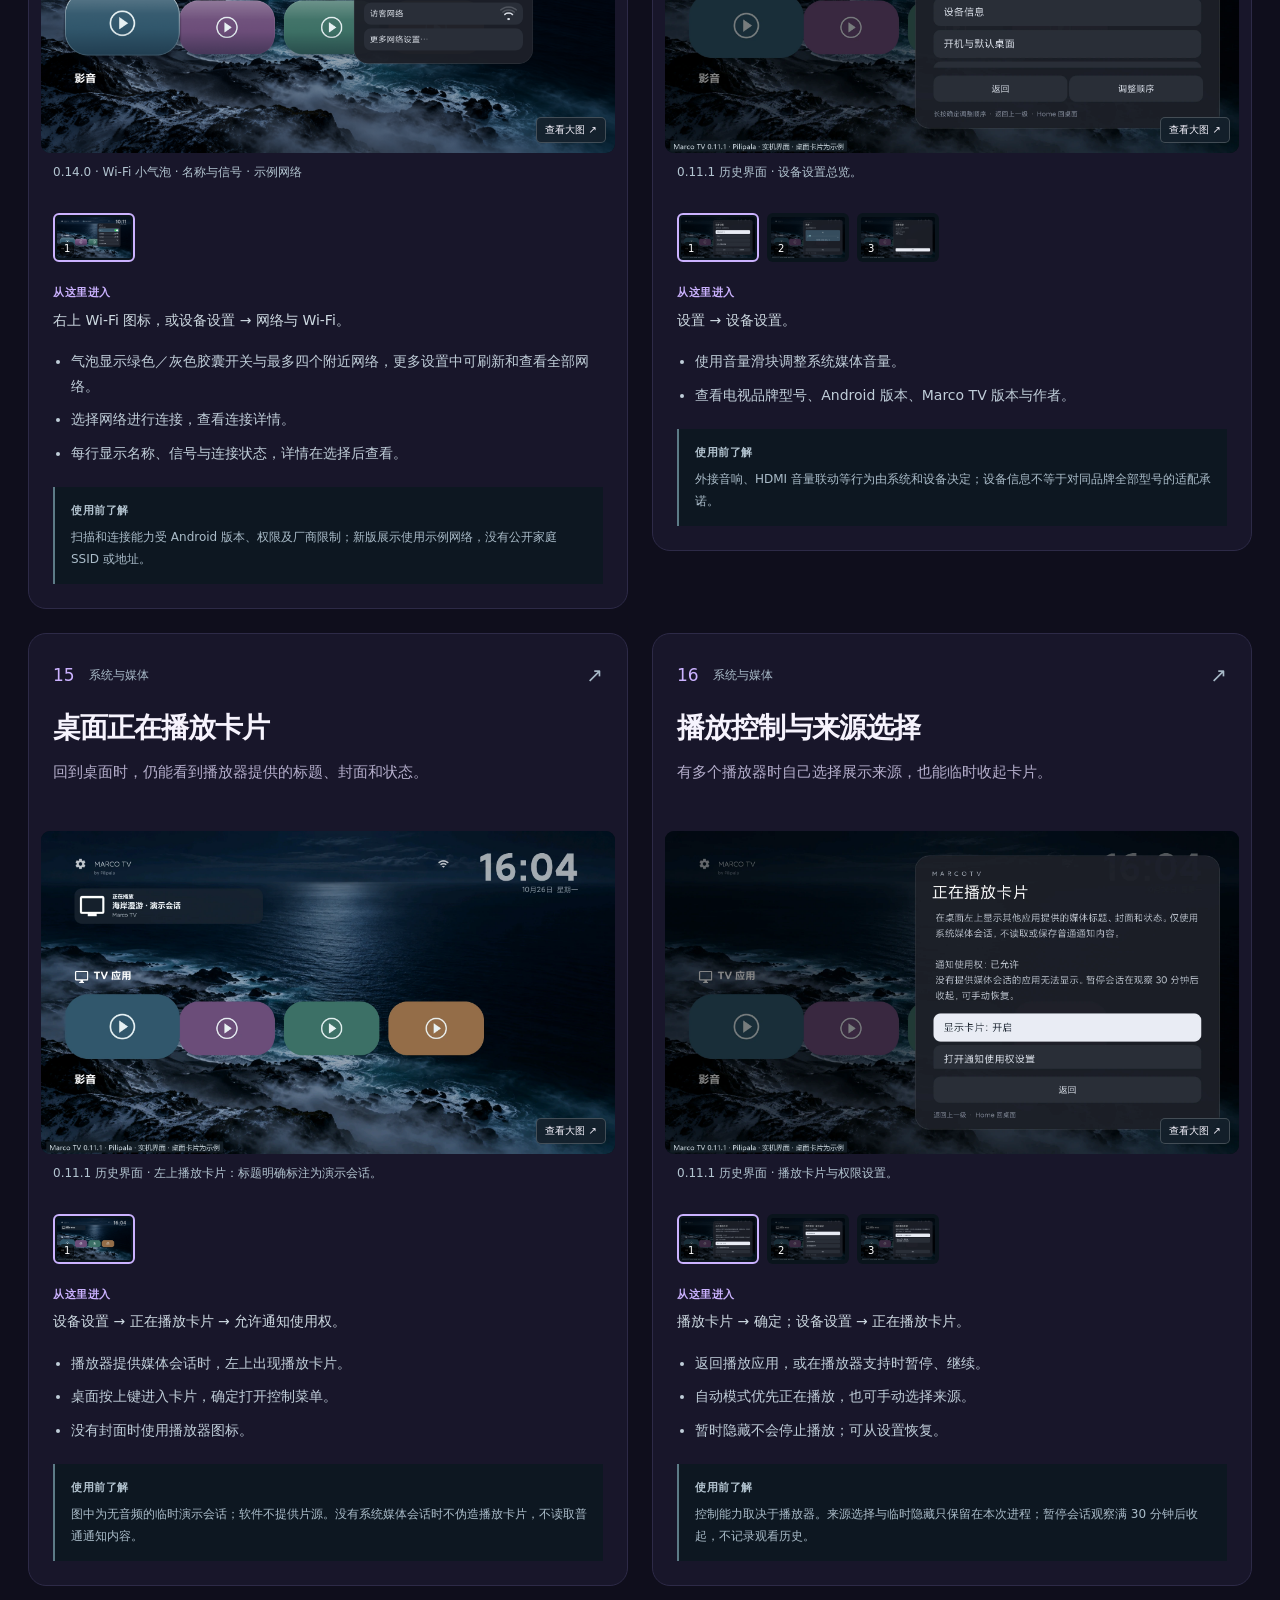
==== commit 1d535d5e: "Release Marco TV 0.21.3 and Marco TV Lite 0.3.1: optimize default home routing, boot arrival, and ta" ====
--- a/docs/showcase/index.html
+++ b/docs/showcase/index.html
@@ -4,10 +4,10 @@
 <body>
 
 <a class="skip" href="#modules">跳到功能模块</a><header><a class="brand" href="#top"><img class="mark" src="../brand/app-icon-192.png" width="34" height="34" alt="Marco TV 图标">Marco TV <small>by Pilipala</small></a><nav aria-label="主导航"><a href="#connect">Marco 互联</a><a href="#modules">功能</a><a href="../install/">无 U 盘安装</a><a href="https://github.com/Pilipala9919/MarcoTV">GitHub ↗</a></nav></header>
-<main id="top"><section class="hero"><div class="eyebrow">ANDROID TV LAUNCHER · 免费开源 · 0.21.2</div><h1>把电视桌面，<br><span>整理成自己的样子。</span></h1><p class="lead">应用、时间、风景，回到一眼看清的位置。<br>用遥控器就能调整，让每次按下 Home 都更顺手。</p><div class="actions"><a class="primary" href="https://github.com/Pilipala9919/MarcoTV/releases/latest">免费下载 Marco TV <span>↗</span></a><a class="secondary" href="#modules">查看全部功能 ↓</a></div><p class="refund">作者 Pilipala · GPL-3.0-only<br>如果你付费购买了本软件，请尽快向购买平台申请退款。</p><figure class="hero-screen"><a class="zoom" href="assets/89-desktop-motion.png"><img src="assets/89-desktop-motion.png" width="1920" height="1080" alt="Marco TV 实机桌面，卡片为临时示例"></a><figcaption>0.14.4 实机界面 · 示例卡片 · Android 9 · 1920 × 1080</figcaption></figure><div class="facts"><div><strong>24</strong><span>功能模块逐项介绍</span></div><div><strong>0.14.4</strong><span>新版界面实机展示</span></div><div><strong>本地</strong><span>备份与诊断，不自动上传</span></div></div></section><section class="intro" id="home0150"><div><span class="eyebrow">0.15.0 · HOME</span><h2>桌面启用，<br>按本机指引继续。</h2></div><div><p>优先使用系统桌面选择；需要调试时显示品牌操作指引。系统设置返回后自动继续一次，并检查服务是否实际连接。</p><p>支持恢复原配置；Home 返回和开机恢复分别验收。更多机型待实测反馈，欢迎加入。</p></div></section><section class="intro" id="motion0144"><div><span class="eyebrow">0.14.4 · MOTION</span><h2>从桌面到设置，<br>动作自然衔接。</h2></div><div><p>顶部入口更舒展，焦点连续移动。设置进入、返回和 Magic Desktop 预览统一运动节奏，保留桌面卡片切换手感。</p><p>列表聚焦、滑块与滚动平滑变化，边缘柔和淡出。实测预览转场仍有掉帧，后续继续优化；静态截图不代表帧率，更多机型欢迎加入实测。</p></div></section><section style="max-width:1100px;margin:24px auto;padding:24px;color:#dbe9f2;background:#152333;border-radius:22px">
+<main id="top"><section class="hero"><div class="eyebrow">ANDROID TV LAUNCHER · 免费开源 · 0.21.3</div><h1>把电视桌面，<br><span>整理成自己的样子。</span></h1><p class="lead">应用、时间、风景，回到一眼看清的位置。<br>用遥控器就能调整，让每次按下 Home 都更顺手。</p><div class="actions"><a class="primary" href="https://github.com/Pilipala9919/MarcoTV/releases/latest">免费下载 Marco TV <span>↗</span></a><a class="secondary" href="#modules">查看全部功能 ↓</a></div><p class="refund">作者 Pilipala · GPL-3.0-only<br>如果你付费购买了本软件，请尽快向购买平台申请退款。</p><figure class="hero-screen"><a class="zoom" href="assets/89-desktop-motion.png"><img src="assets/89-desktop-motion.png" width="1920" height="1080" alt="Marco TV 实机桌面，卡片为临时示例"></a><figcaption>0.14.4 实机界面 · 示例卡片 · Android 9 · 1920 × 1080</figcaption></figure><div class="facts"><div><strong>24</strong><span>功能模块逐项介绍</span></div><div><strong>0.14.4</strong><span>新版界面实机展示</span></div><div><strong>本地</strong><span>备份与诊断，不自动上传</span></div></div></section><section class="intro" id="home0150"><div><span class="eyebrow">0.15.0 · HOME</span><h2>桌面启用，<br>按本机指引继续。</h2></div><div><p>优先使用系统桌面选择；需要调试时显示品牌操作指引。系统设置返回后自动继续一次，并检查服务是否实际连接。</p><p>支持恢复原配置；Home 返回和开机恢复分别验收。更多机型待实测反馈，欢迎加入。</p></div></section><section class="intro" id="motion0144"><div><span class="eyebrow">0.14.4 · MOTION</span><h2>从桌面到设置，<br>动作自然衔接。</h2></div><div><p>顶部入口更舒展，焦点连续移动。设置进入、返回和 Magic Desktop 预览统一运动节奏，保留桌面卡片切换手感。</p><p>列表聚焦、滑块与滚动平滑变化，边缘柔和淡出。实测预览转场仍有掉帧，后续继续优化；静态截图不代表帧率，更多机型欢迎加入实测。</p></div></section><section style="max-width:1100px;margin:24px auto;padding:24px;color:#dbe9f2;background:#152333;border-radius:22px">
 <h2>0.14.3 · 全部应用，直接打开。</h2><p>首页新增五列应用抽屉，确定打开，长按进入添加流程。默认桌面引导先打开系统选择页：选择 Marco TV 并确认即可；厂商锁定时再查看帮助。</p>
 <img src="assets/87-all-apps-drawer.png" alt="全部应用抽屉，临时示例应用" style="width:100%;border-radius:16px"><p>小米 Android 9 实机界面，卡片与应用图标使用临时示例内容，不含私人应用列表。</p>
-<a href="https://marcotv.wlj9919.top/MarcoTV-0.21.2.apk">下载当前正式版</a></section>
+<a href="https://marcotv.wlj9919.top/MarcoTV-0.21.3.apk">下载当前正式版</a></section>
 <section class="intro"><p>首屏与新版界面采用 0.14.0 小米 Android 9 实机素材。各功能截图标明版本；保留的 0.11.1 图片仅用于历史功能参考，当前路径以<a href="https://github.com/Pilipala9919/MarcoTV/blob/main/docs/使用说明.md">使用说明</a>为准。更多机型等待实测反馈，欢迎加入测试！</p></section>
 <section class="intro"><div><span class="eyebrow">为遥控器和大屏设计</span><h2>少找一层菜单，<br>多一点自己的习惯。</h2></div><div><p>常用应用置顶、左侧菜单添加入口、滑块实时预览、设置逐级返回。桌面上的卡片和菜单顺序，都可以重新整理。</p><p>需要更多能力时，再开启播放卡片、Home 兼容与系统最近任务。每项功能的条件，都写在对应模块里。</p></div></section>
 <section id="connect" class="intro"><div><span class="eyebrow">MARCO CONNECT · 0.14.0</span><h2>Marco 互联<br>你的电视，随手整理。</h2><p>电视首页一键开启，手机扫码、电视确认。无需手机 App，也不需要 ADB。</p><div class="actions"><a class="primary" href="https://github.com/Pilipala9919/MarcoTV/blob/main/docs/手机管理.md">连接与使用说明 ↗</a></div></div><div><h3>小屏操作，大屏预览。</h3><p>整理与置顶卡片、添加应用入口、修改名称；调节外观时直接看电视效果，保存后才生效。</p><p>裁切上传壁纸、下载本地备份、预览并导出脱敏诊断。电视端正在编辑外观时，手机会提示等待，避免覆盖。</p><p>仅限同一局域网，配对需要电视确认，可随时断开。当前不提供跨应用全局遥控、云端远程控制或投屏。</p><p>更多机型等待实测反馈，<a href="https://github.com/Pilipala9919/MarcoTV/issues">欢迎加入测试，分享你的使用情况</a>。</p></div></section>
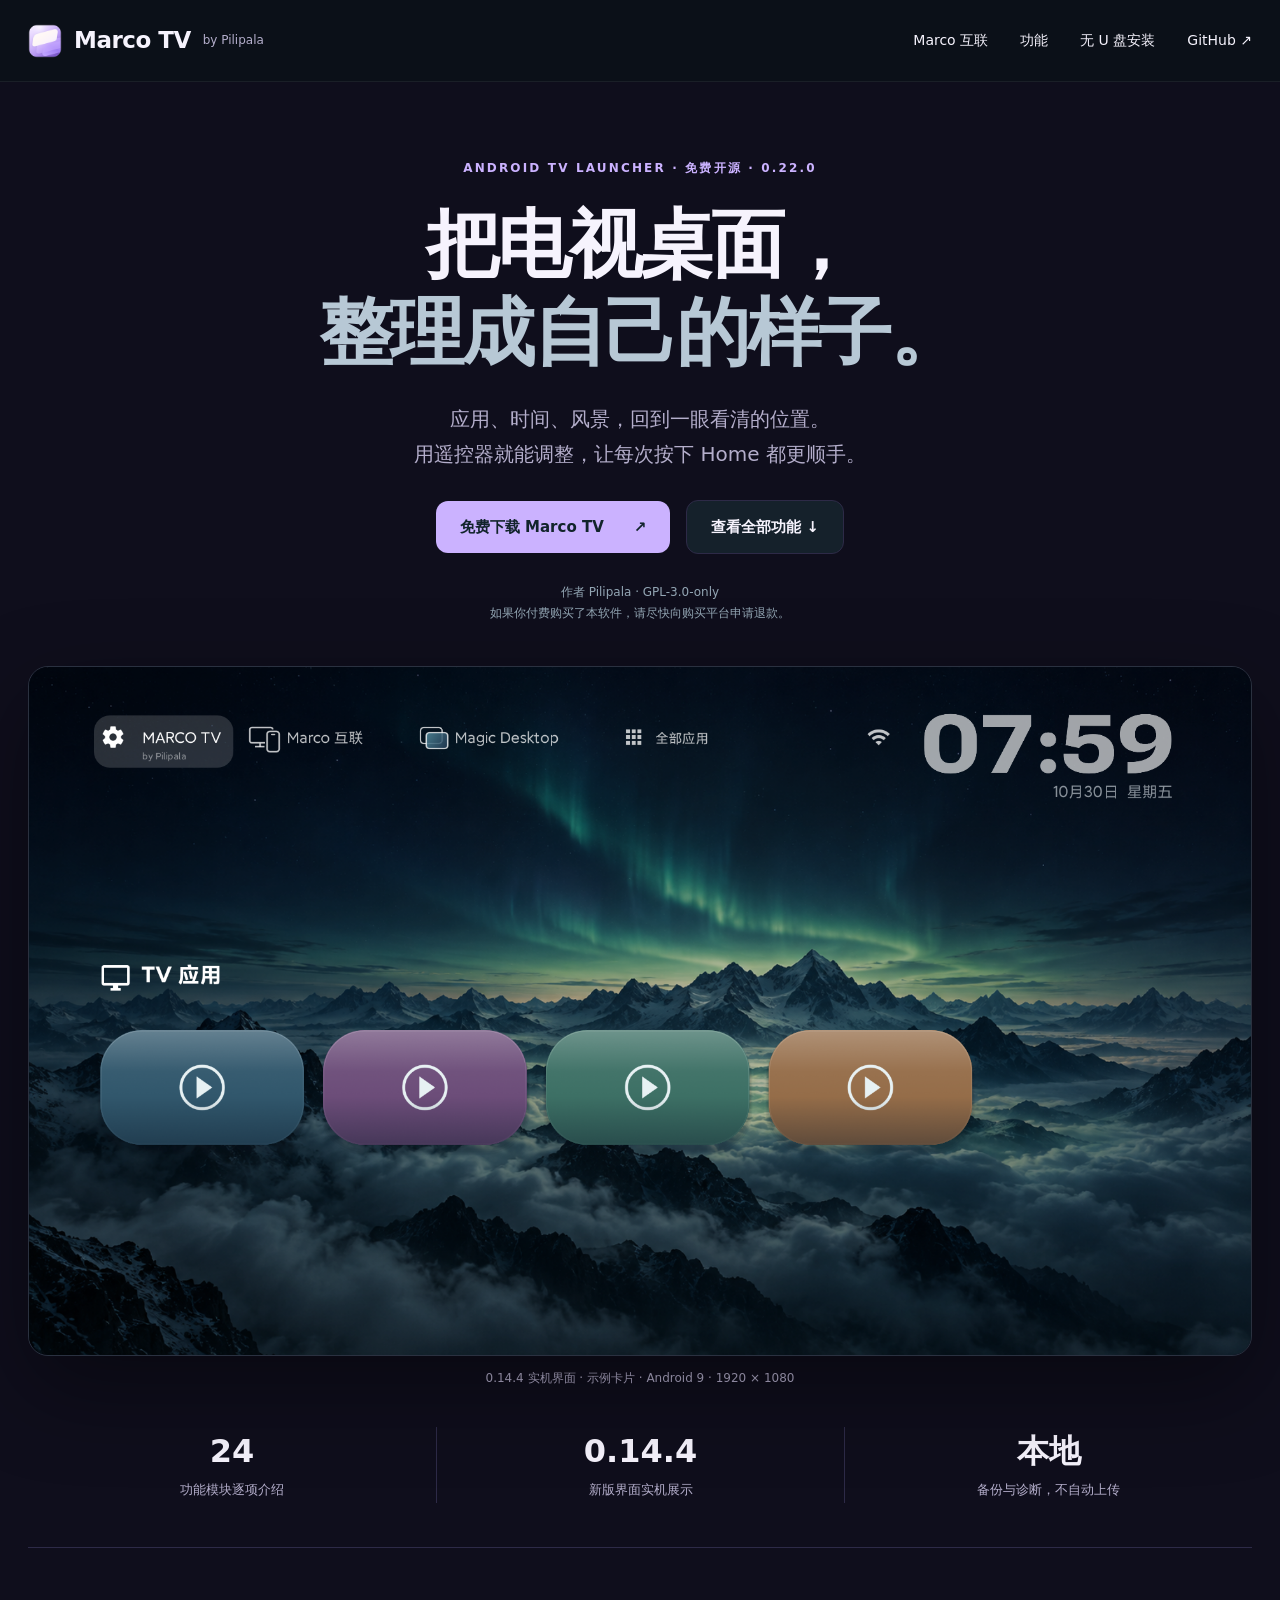
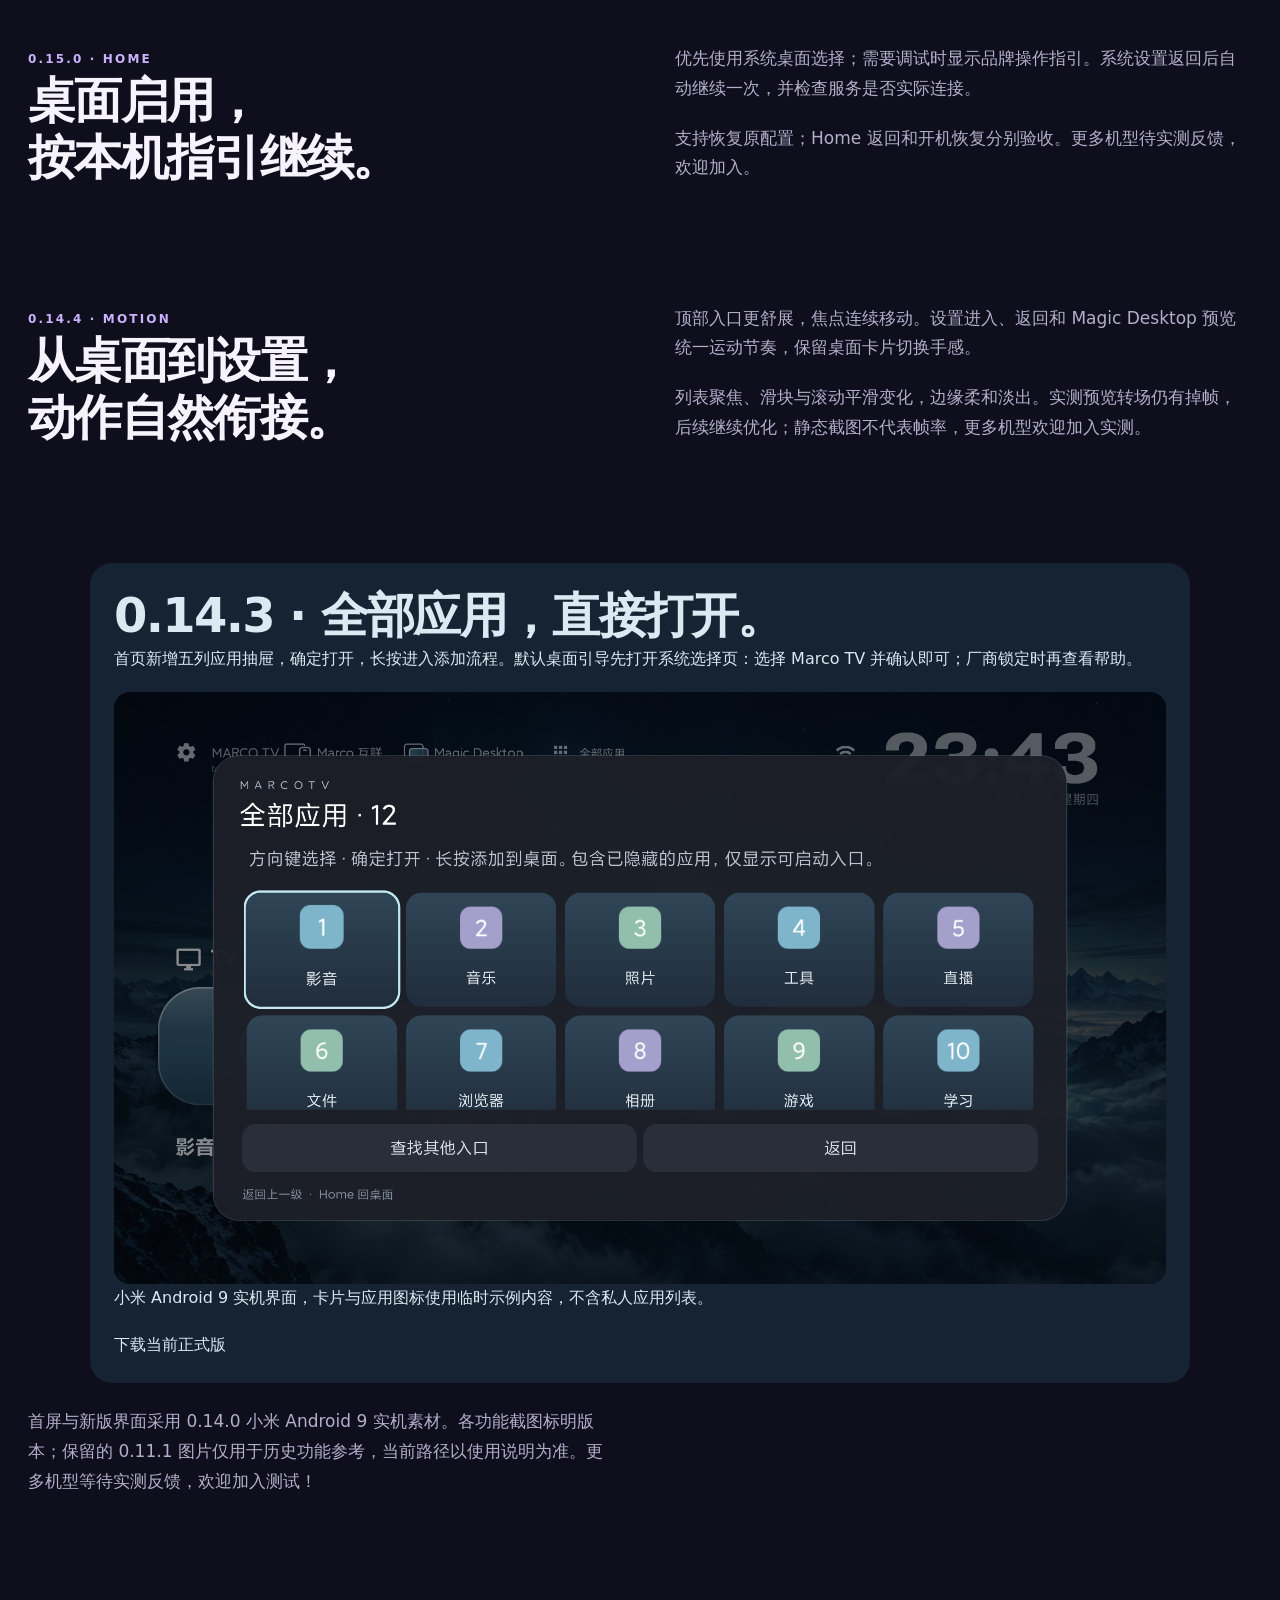
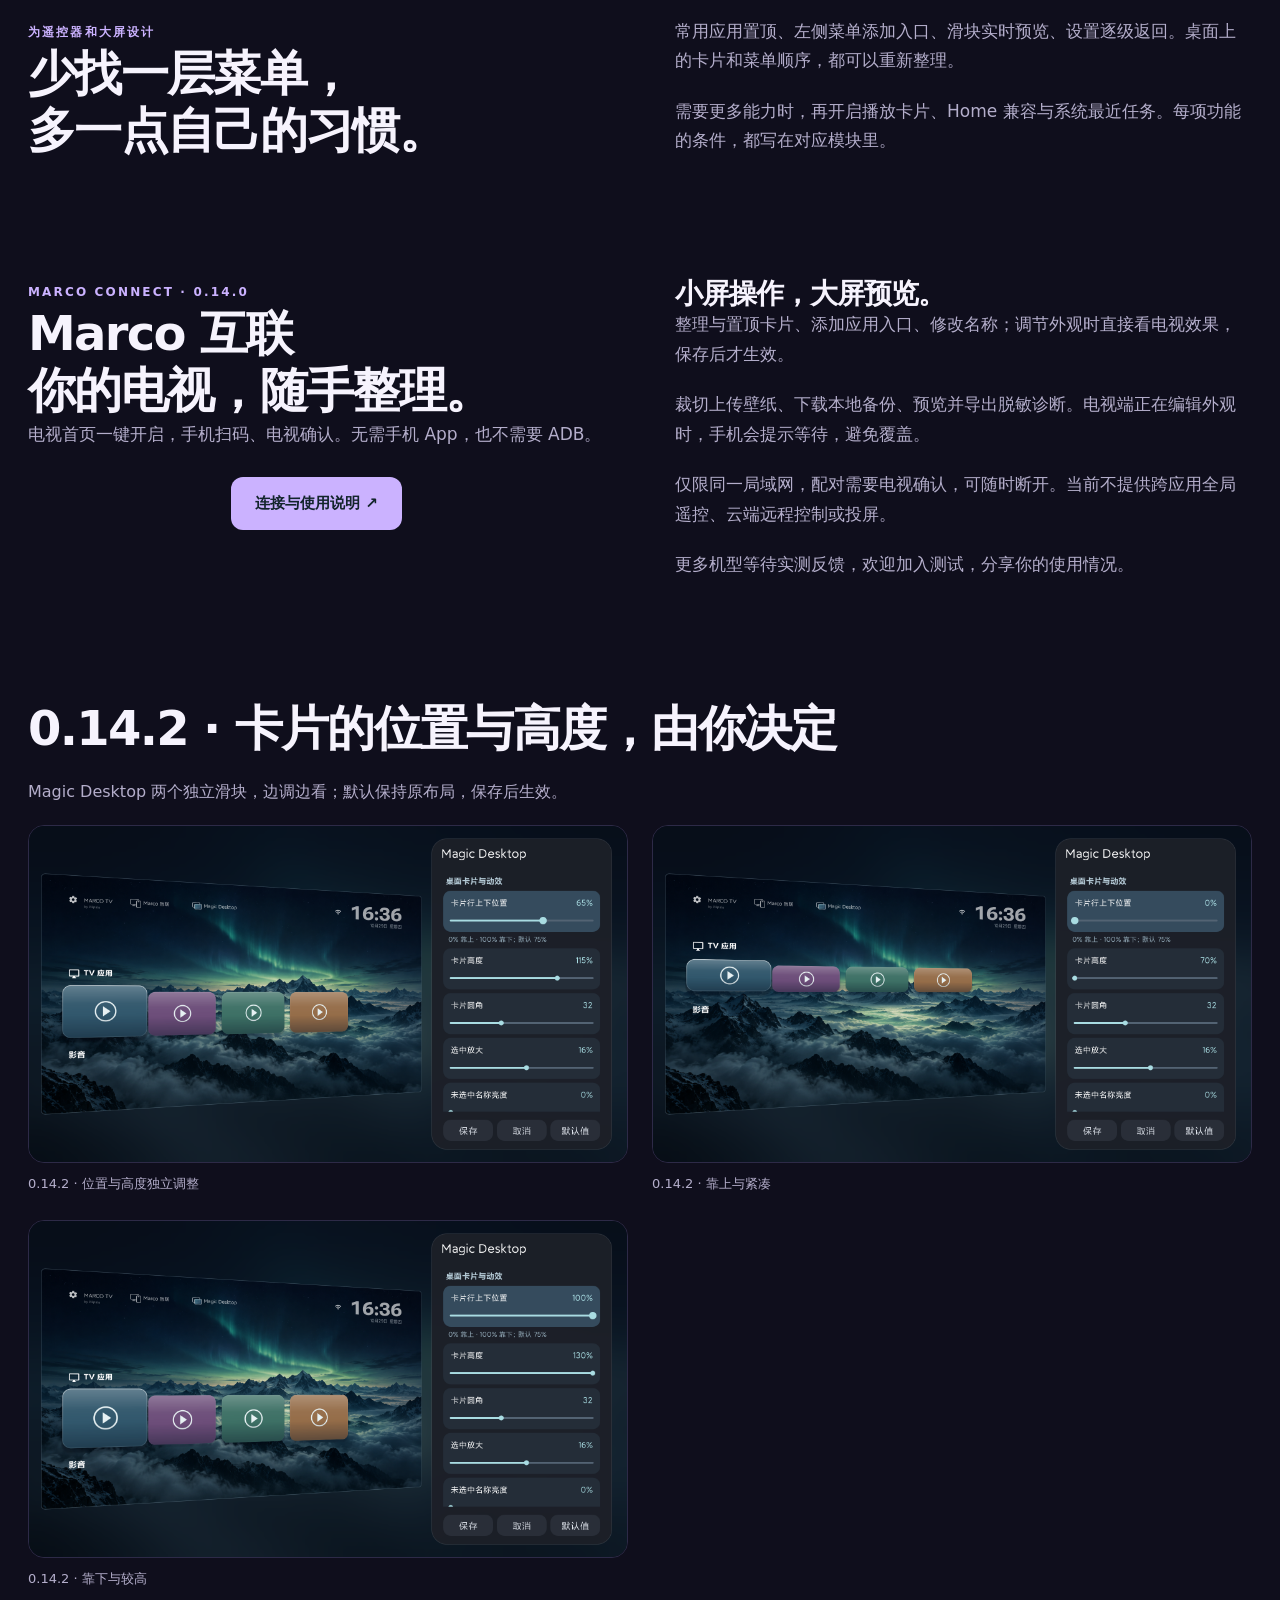
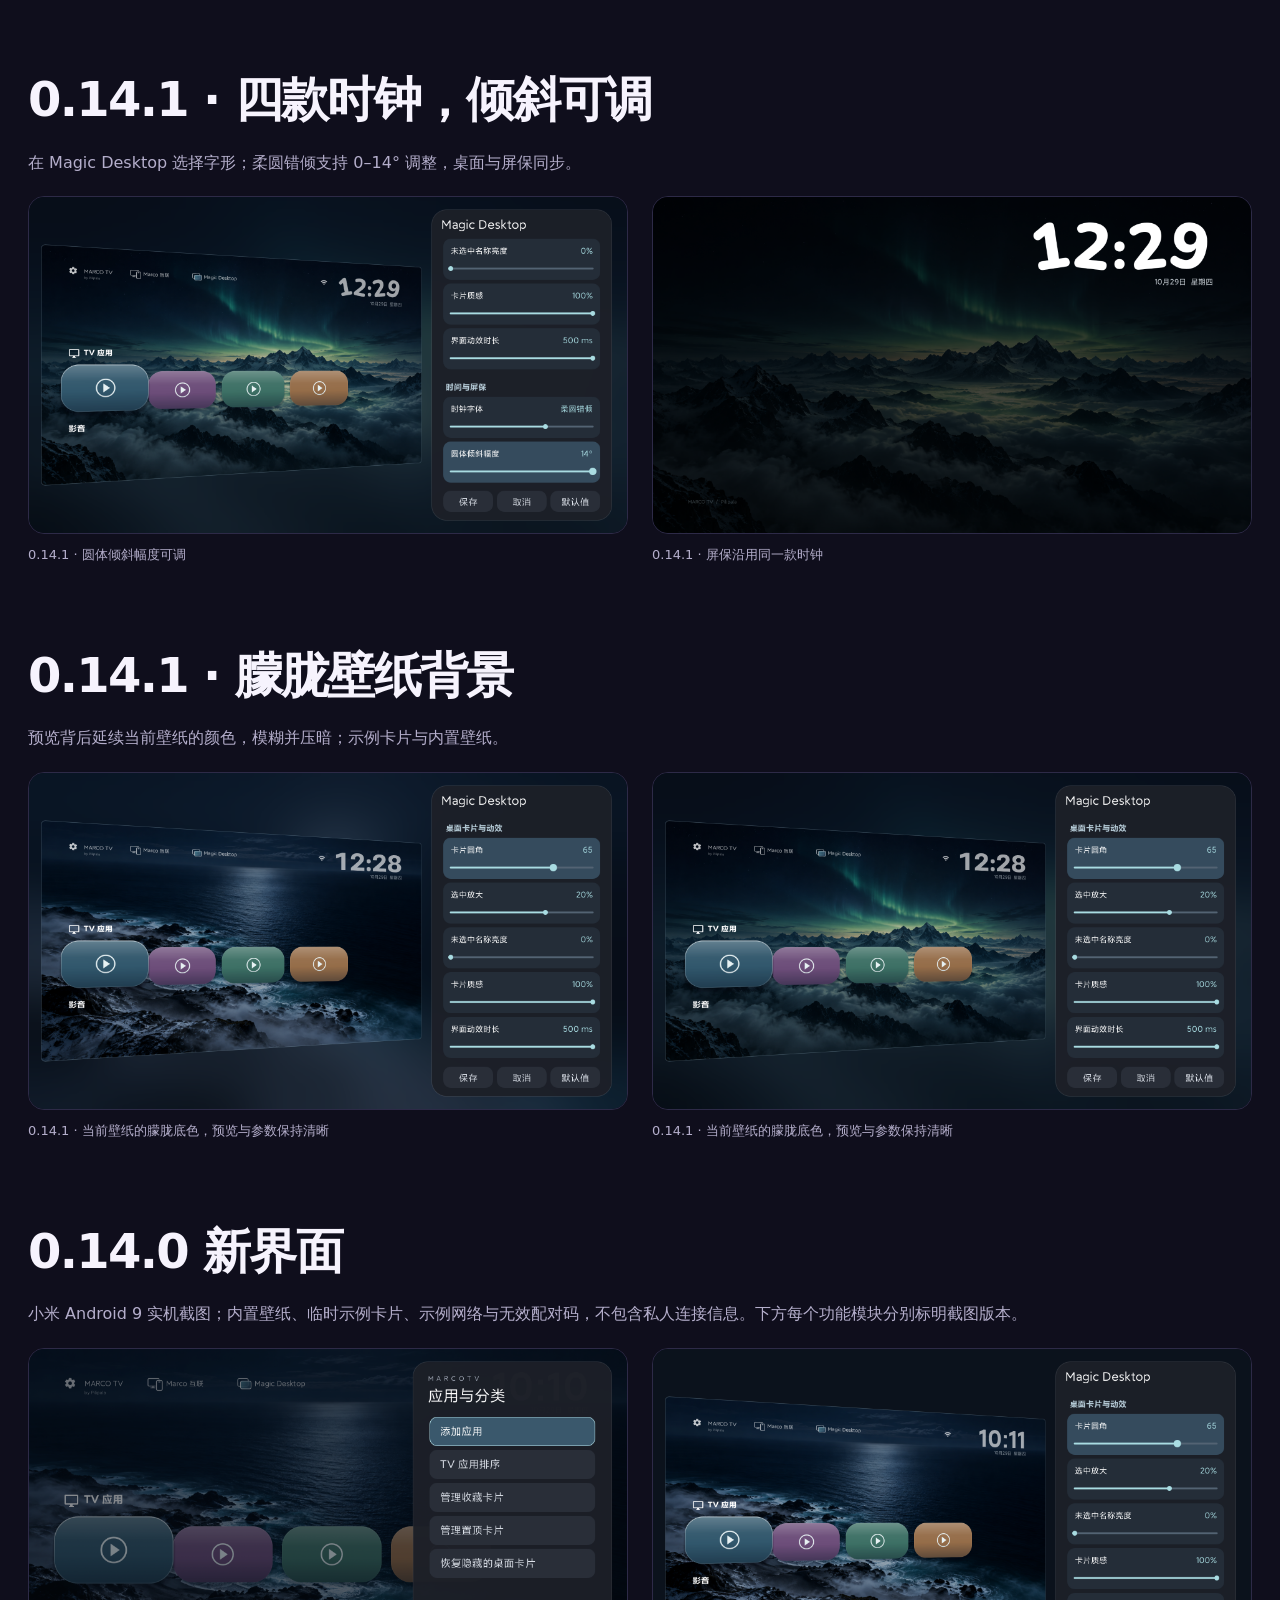
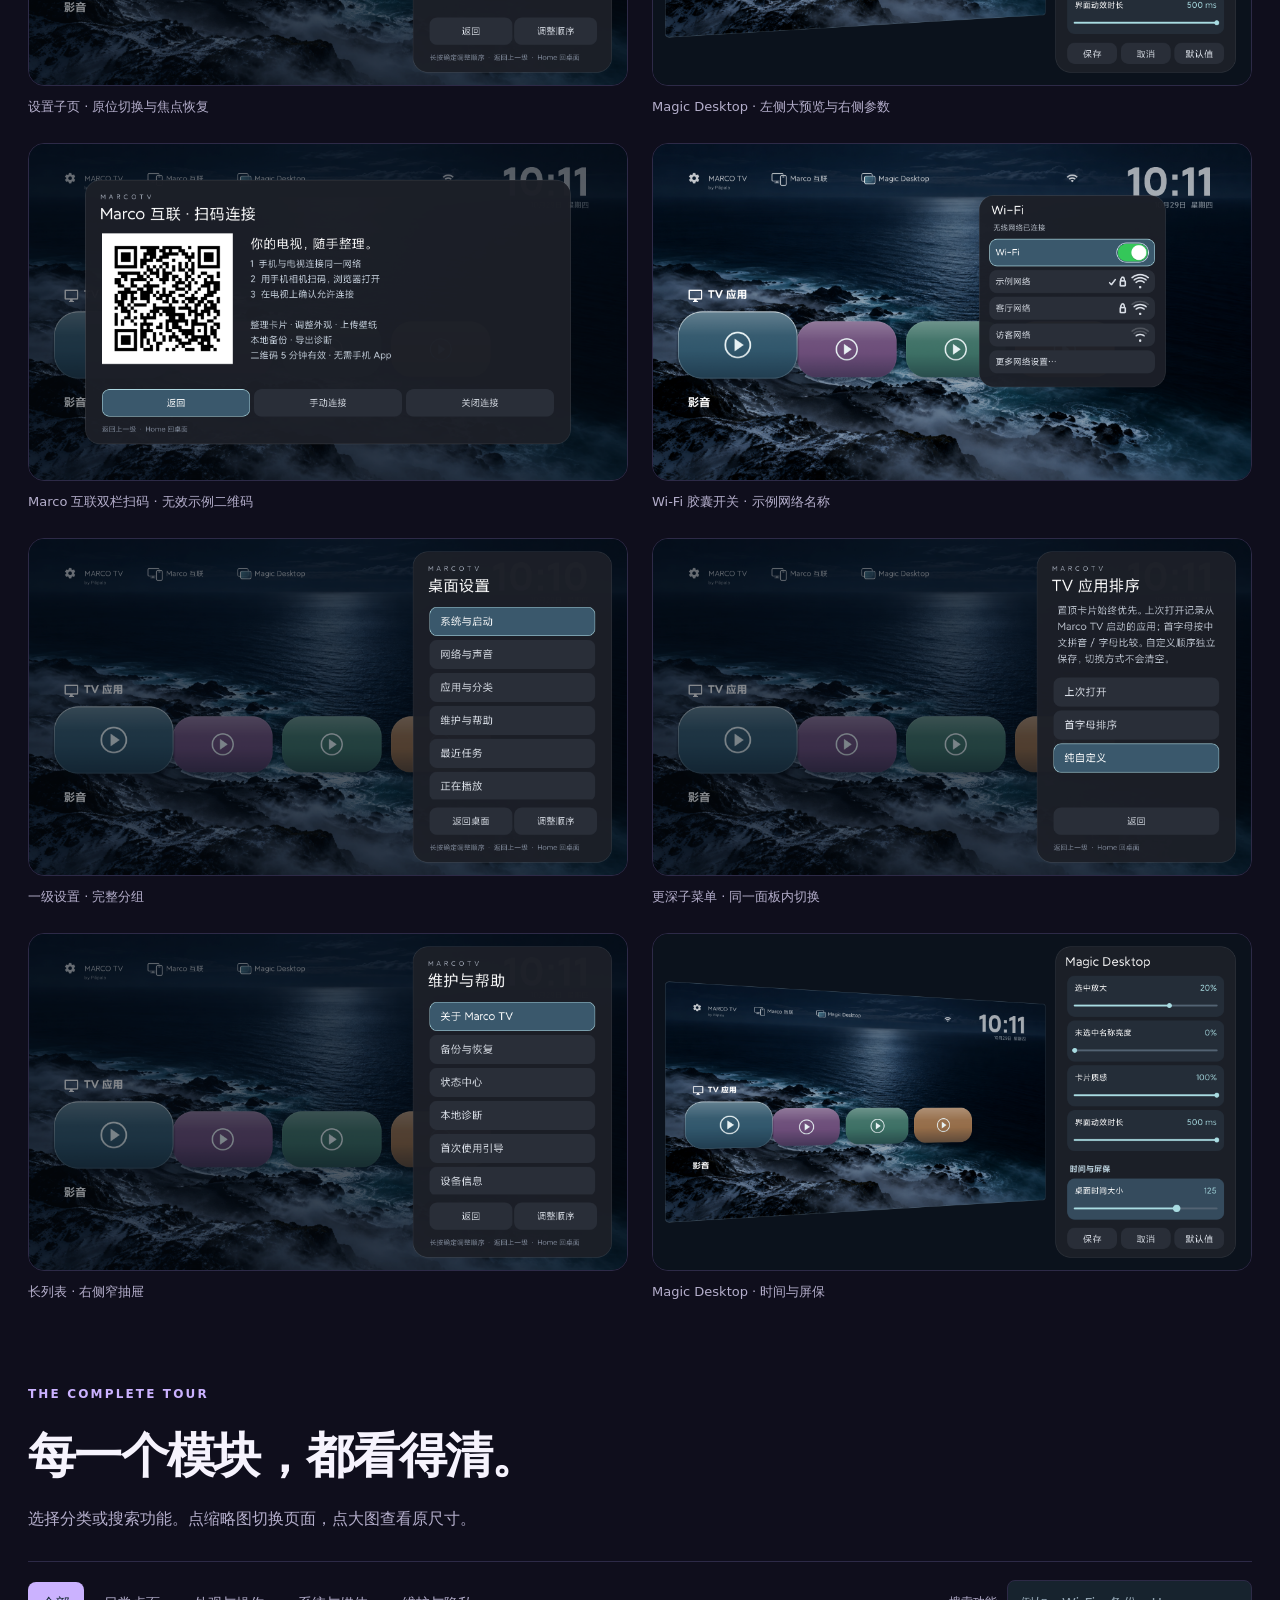
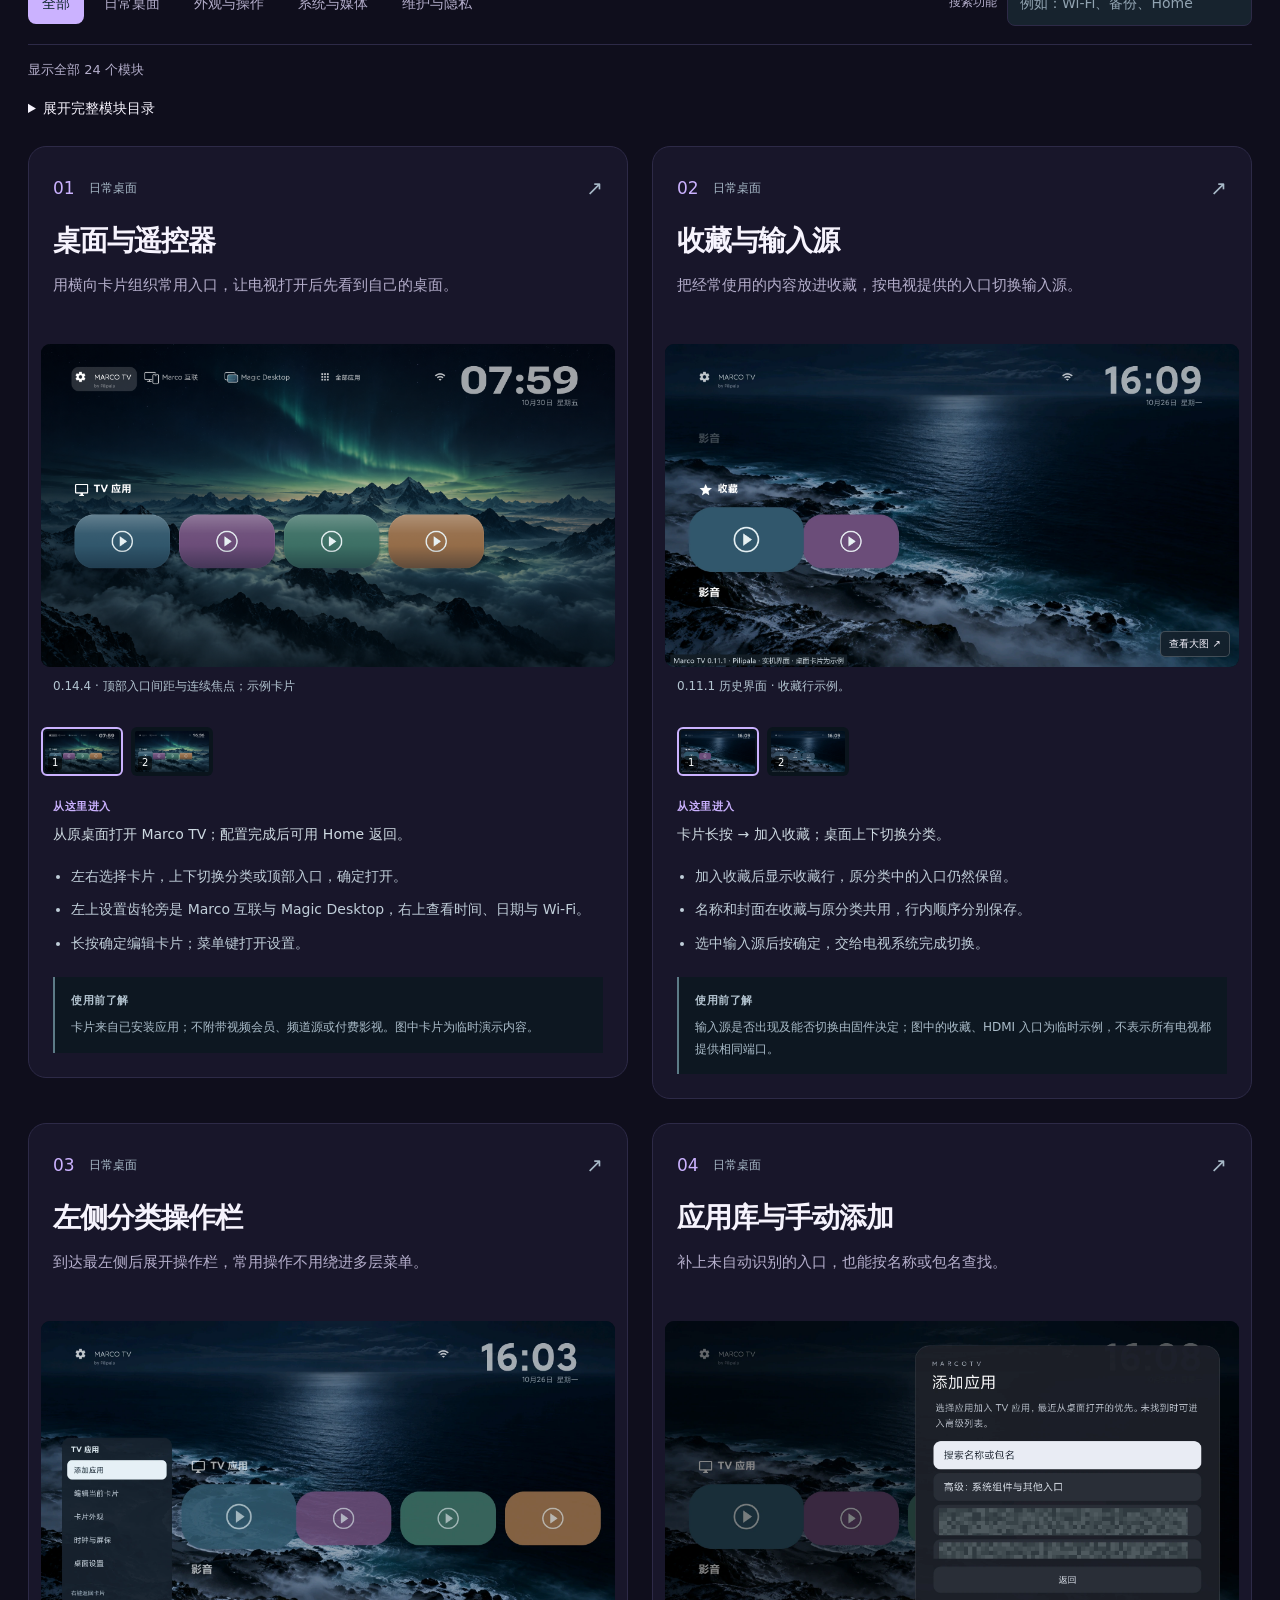
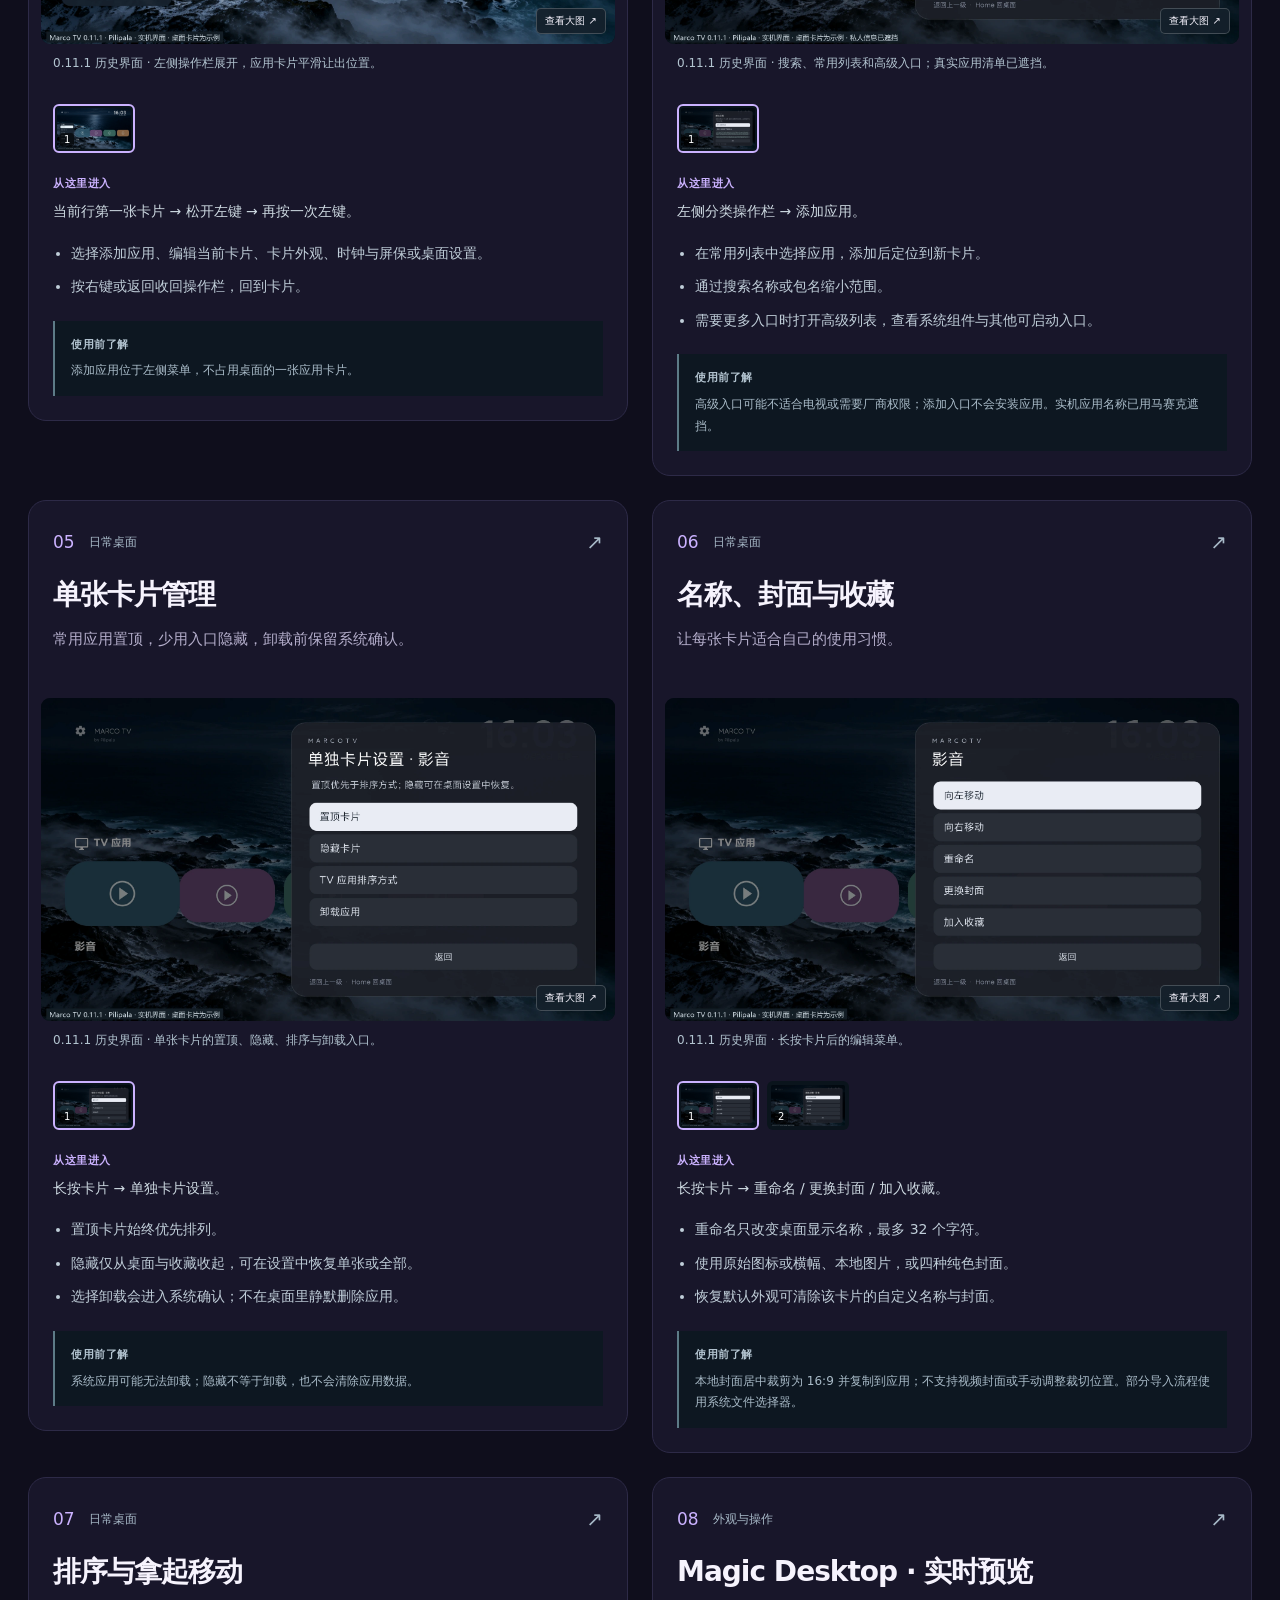
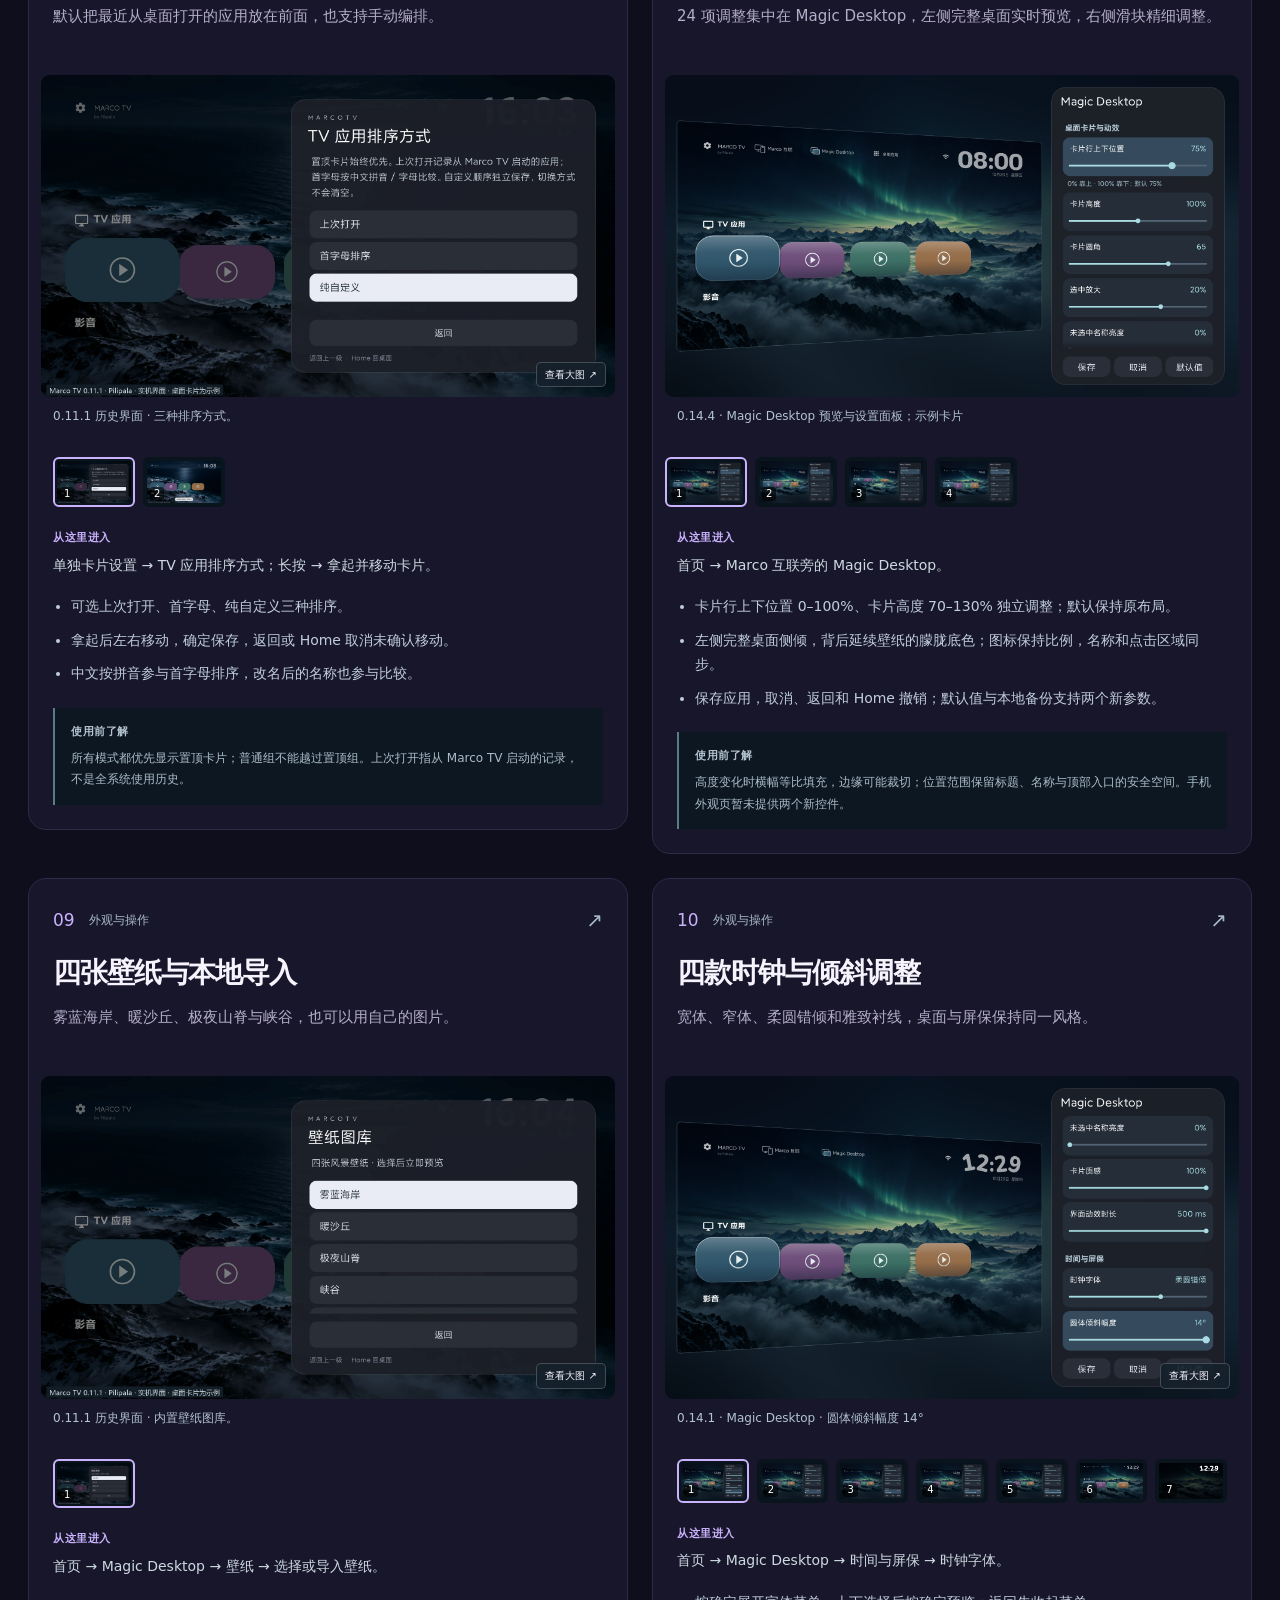
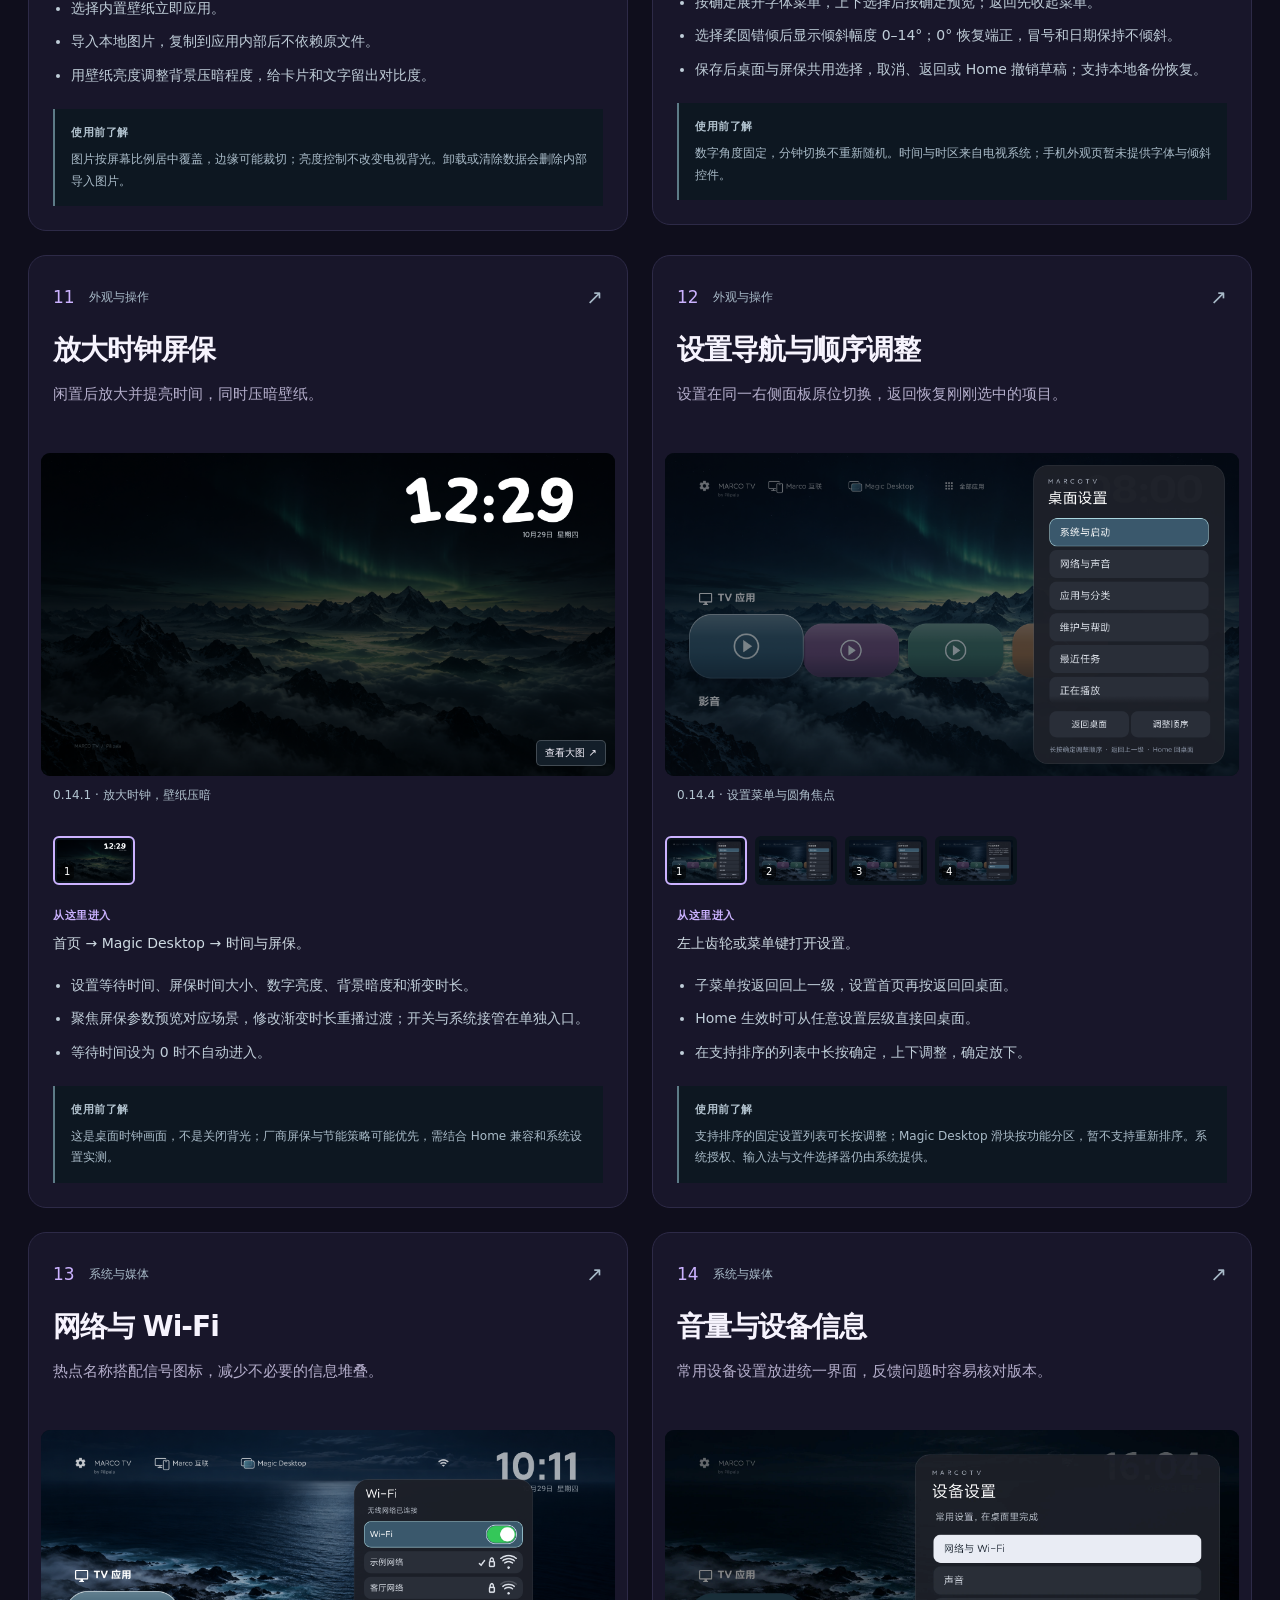
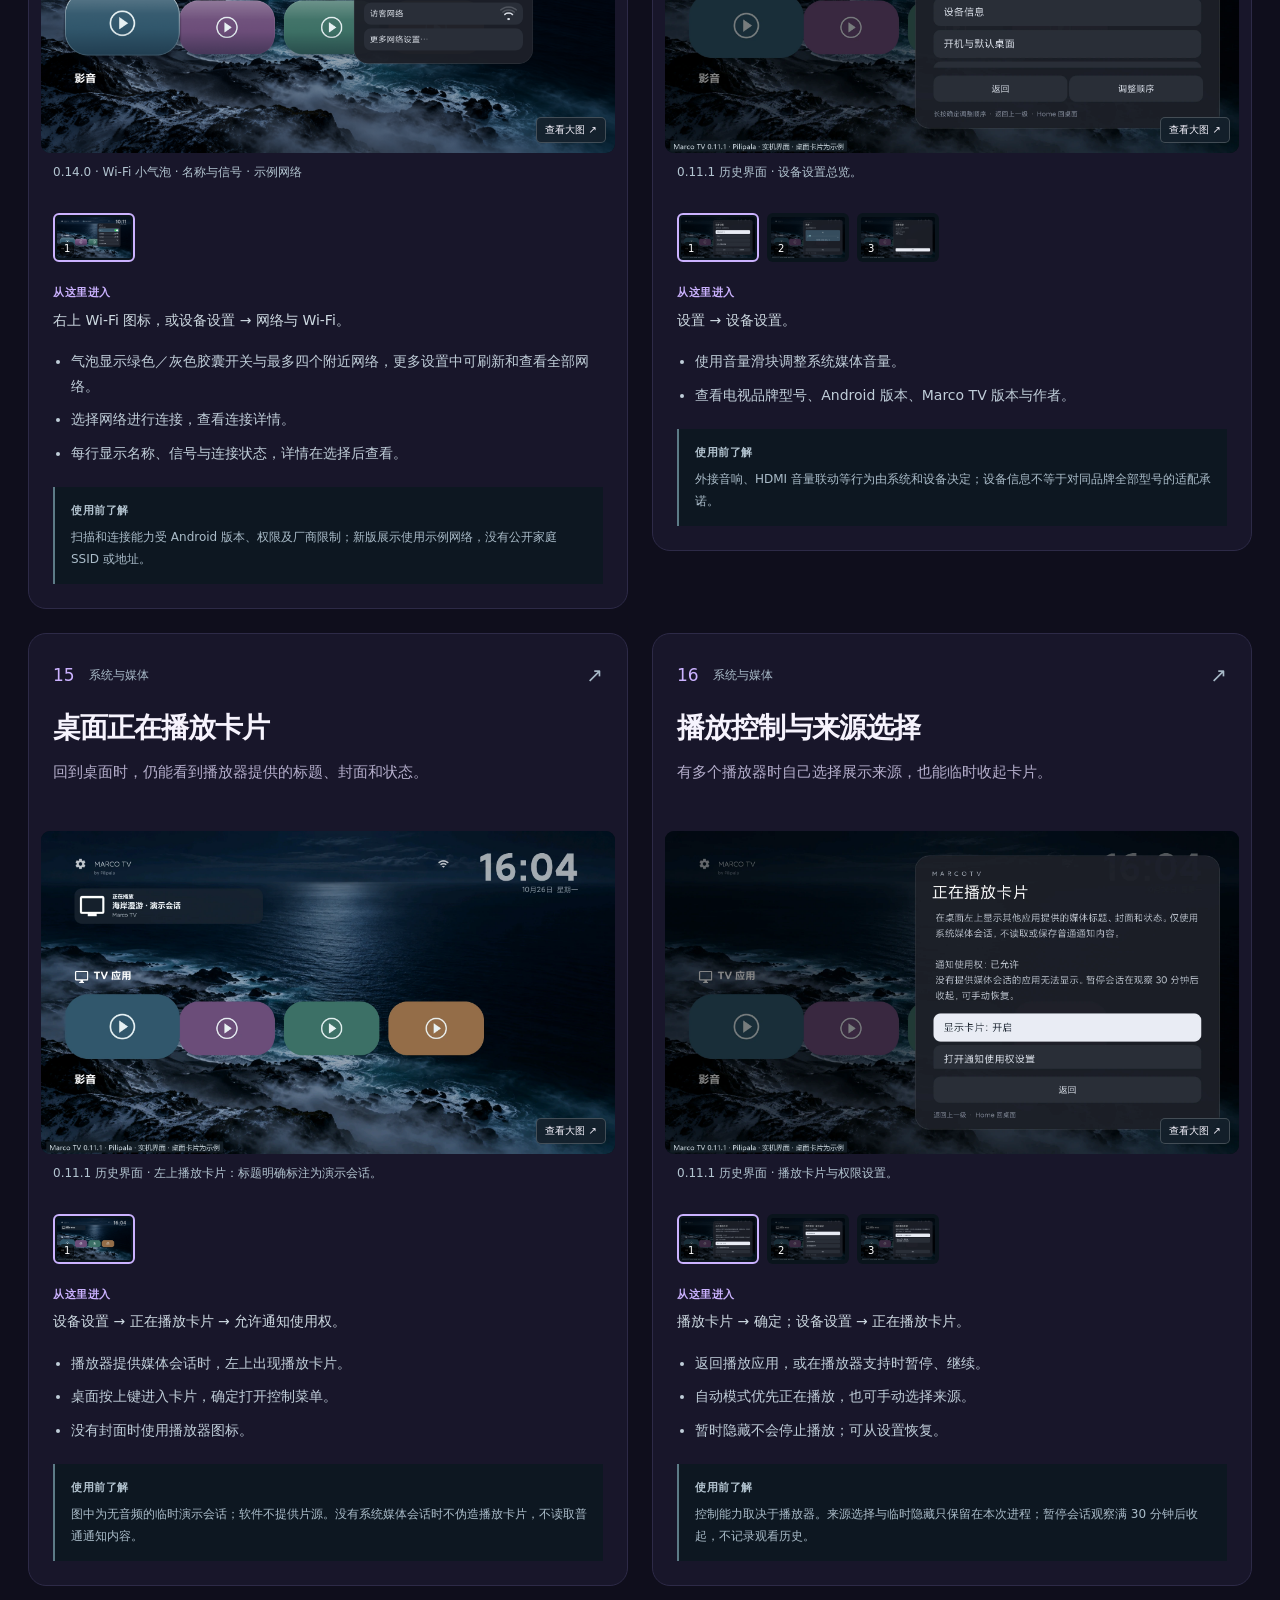
==== commit 6383f783: "Release Marco TV 0.22.0 and Marco TV Lite 0.4.0: adaptive wallpaper contrast, clock color customizat" ====
--- a/docs/showcase/index.html
+++ b/docs/showcase/index.html
@@ -4,10 +4,10 @@
 <body>
 
 <a class="skip" href="#modules">跳到功能模块</a><header><a class="brand" href="#top"><img class="mark" src="../brand/app-icon-192.png" width="34" height="34" alt="Marco TV 图标">Marco TV <small>by Pilipala</small></a><nav aria-label="主导航"><a href="#connect">Marco 互联</a><a href="#modules">功能</a><a href="../install/">无 U 盘安装</a><a href="https://github.com/Pilipala9919/MarcoTV">GitHub ↗</a></nav></header>
-<main id="top"><section class="hero"><div class="eyebrow">ANDROID TV LAUNCHER · 免费开源 · 0.21.3</div><h1>把电视桌面，<br><span>整理成自己的样子。</span></h1><p class="lead">应用、时间、风景，回到一眼看清的位置。<br>用遥控器就能调整，让每次按下 Home 都更顺手。</p><div class="actions"><a class="primary" href="https://github.com/Pilipala9919/MarcoTV/releases/latest">免费下载 Marco TV <span>↗</span></a><a class="secondary" href="#modules">查看全部功能 ↓</a></div><p class="refund">作者 Pilipala · GPL-3.0-only<br>如果你付费购买了本软件，请尽快向购买平台申请退款。</p><figure class="hero-screen"><a class="zoom" href="assets/89-desktop-motion.png"><img src="assets/89-desktop-motion.png" width="1920" height="1080" alt="Marco TV 实机桌面，卡片为临时示例"></a><figcaption>0.14.4 实机界面 · 示例卡片 · Android 9 · 1920 × 1080</figcaption></figure><div class="facts"><div><strong>24</strong><span>功能模块逐项介绍</span></div><div><strong>0.14.4</strong><span>新版界面实机展示</span></div><div><strong>本地</strong><span>备份与诊断，不自动上传</span></div></div></section><section class="intro" id="home0150"><div><span class="eyebrow">0.15.0 · HOME</span><h2>桌面启用，<br>按本机指引继续。</h2></div><div><p>优先使用系统桌面选择；需要调试时显示品牌操作指引。系统设置返回后自动继续一次，并检查服务是否实际连接。</p><p>支持恢复原配置；Home 返回和开机恢复分别验收。更多机型待实测反馈，欢迎加入。</p></div></section><section class="intro" id="motion0144"><div><span class="eyebrow">0.14.4 · MOTION</span><h2>从桌面到设置，<br>动作自然衔接。</h2></div><div><p>顶部入口更舒展，焦点连续移动。设置进入、返回和 Magic Desktop 预览统一运动节奏，保留桌面卡片切换手感。</p><p>列表聚焦、滑块与滚动平滑变化，边缘柔和淡出。实测预览转场仍有掉帧，后续继续优化；静态截图不代表帧率，更多机型欢迎加入实测。</p></div></section><section style="max-width:1100px;margin:24px auto;padding:24px;color:#dbe9f2;background:#152333;border-radius:22px">
+<main id="top"><section class="hero"><div class="eyebrow">ANDROID TV LAUNCHER · 免费开源 · 0.22.0</div><h1>把电视桌面，<br><span>整理成自己的样子。</span></h1><p class="lead">应用、时间、风景，回到一眼看清的位置。<br>用遥控器就能调整，让每次按下 Home 都更顺手。</p><div class="actions"><a class="primary" href="https://github.com/Pilipala9919/MarcoTV/releases/latest">免费下载 Marco TV <span>↗</span></a><a class="secondary" href="#modules">查看全部功能 ↓</a></div><p class="refund">作者 Pilipala · GPL-3.0-only<br>如果你付费购买了本软件，请尽快向购买平台申请退款。</p><figure class="hero-screen"><a class="zoom" href="assets/89-desktop-motion.png"><img src="assets/89-desktop-motion.png" width="1920" height="1080" alt="Marco TV 实机桌面，卡片为临时示例"></a><figcaption>0.14.4 实机界面 · 示例卡片 · Android 9 · 1920 × 1080</figcaption></figure><div class="facts"><div><strong>24</strong><span>功能模块逐项介绍</span></div><div><strong>0.14.4</strong><span>新版界面实机展示</span></div><div><strong>本地</strong><span>备份与诊断，不自动上传</span></div></div></section><section class="intro" id="home0150"><div><span class="eyebrow">0.15.0 · HOME</span><h2>桌面启用，<br>按本机指引继续。</h2></div><div><p>优先使用系统桌面选择；需要调试时显示品牌操作指引。系统设置返回后自动继续一次，并检查服务是否实际连接。</p><p>支持恢复原配置；Home 返回和开机恢复分别验收。更多机型待实测反馈，欢迎加入。</p></div></section><section class="intro" id="motion0144"><div><span class="eyebrow">0.14.4 · MOTION</span><h2>从桌面到设置，<br>动作自然衔接。</h2></div><div><p>顶部入口更舒展，焦点连续移动。设置进入、返回和 Magic Desktop 预览统一运动节奏，保留桌面卡片切换手感。</p><p>列表聚焦、滑块与滚动平滑变化，边缘柔和淡出。实测预览转场仍有掉帧，后续继续优化；静态截图不代表帧率，更多机型欢迎加入实测。</p></div></section><section style="max-width:1100px;margin:24px auto;padding:24px;color:#dbe9f2;background:#152333;border-radius:22px">
 <h2>0.14.3 · 全部应用，直接打开。</h2><p>首页新增五列应用抽屉，确定打开，长按进入添加流程。默认桌面引导先打开系统选择页：选择 Marco TV 并确认即可；厂商锁定时再查看帮助。</p>
 <img src="assets/87-all-apps-drawer.png" alt="全部应用抽屉，临时示例应用" style="width:100%;border-radius:16px"><p>小米 Android 9 实机界面，卡片与应用图标使用临时示例内容，不含私人应用列表。</p>
-<a href="https://marcotv.wlj9919.top/MarcoTV-0.21.3.apk">下载当前正式版</a></section>
+<a href="https://marcotv.wlj9919.top/MarcoTV-0.22.0.apk">下载当前正式版</a></section>
 <section class="intro"><p>首屏与新版界面采用 0.14.0 小米 Android 9 实机素材。各功能截图标明版本；保留的 0.11.1 图片仅用于历史功能参考，当前路径以<a href="https://github.com/Pilipala9919/MarcoTV/blob/main/docs/使用说明.md">使用说明</a>为准。更多机型等待实测反馈，欢迎加入测试！</p></section>
 <section class="intro"><div><span class="eyebrow">为遥控器和大屏设计</span><h2>少找一层菜单，<br>多一点自己的习惯。</h2></div><div><p>常用应用置顶、左侧菜单添加入口、滑块实时预览、设置逐级返回。桌面上的卡片和菜单顺序，都可以重新整理。</p><p>需要更多能力时，再开启播放卡片、Home 兼容与系统最近任务。每项功能的条件，都写在对应模块里。</p></div></section>
 <section id="connect" class="intro"><div><span class="eyebrow">MARCO CONNECT · 0.14.0</span><h2>Marco 互联<br>你的电视，随手整理。</h2><p>电视首页一键开启，手机扫码、电视确认。无需手机 App，也不需要 ADB。</p><div class="actions"><a class="primary" href="https://github.com/Pilipala9919/MarcoTV/blob/main/docs/手机管理.md">连接与使用说明 ↗</a></div></div><div><h3>小屏操作，大屏预览。</h3><p>整理与置顶卡片、添加应用入口、修改名称；调节外观时直接看电视效果，保存后才生效。</p><p>裁切上传壁纸、下载本地备份、预览并导出脱敏诊断。电视端正在编辑外观时，手机会提示等待，避免覆盖。</p><p>仅限同一局域网，配对需要电视确认，可随时断开。当前不提供跨应用全局遥控、云端远程控制或投屏。</p><p>更多机型等待实测反馈，<a href="https://github.com/Pilipala9919/MarcoTV/issues">欢迎加入测试，分享你的使用情况</a>。</p></div></section>
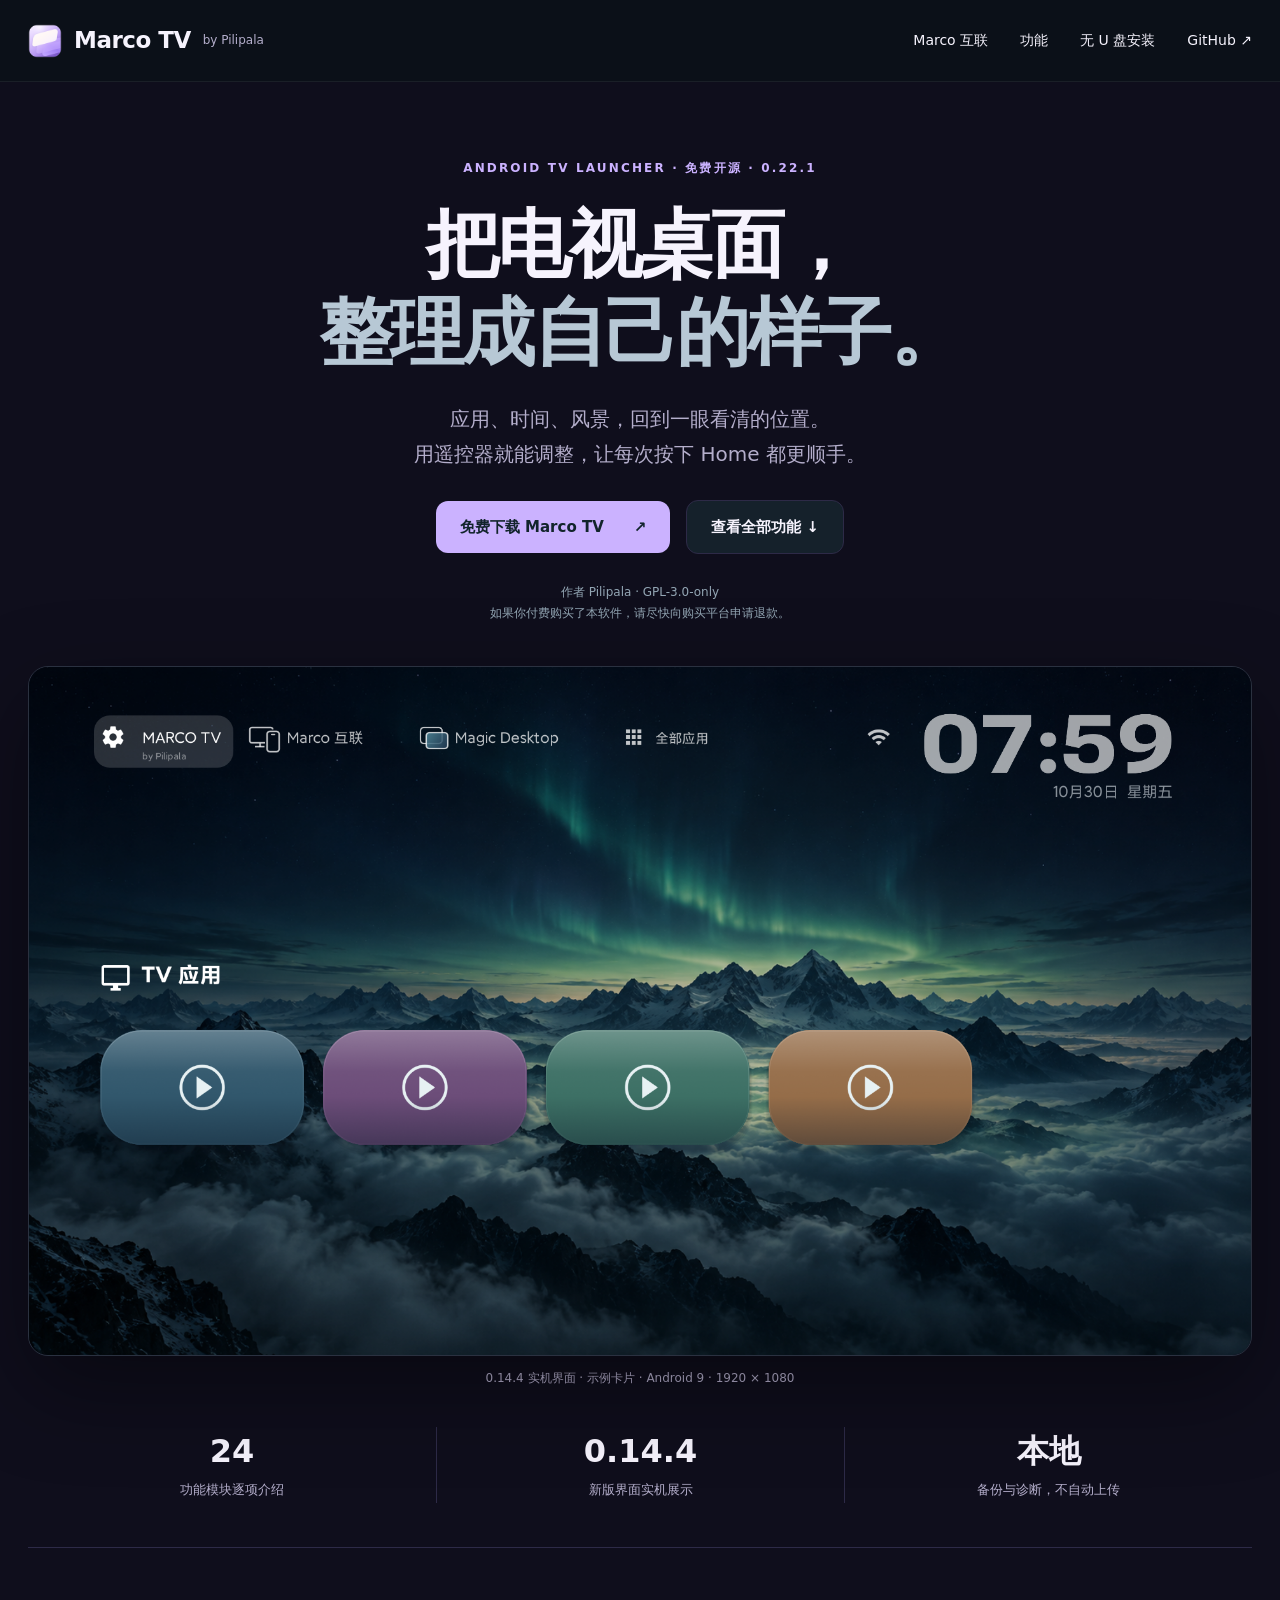
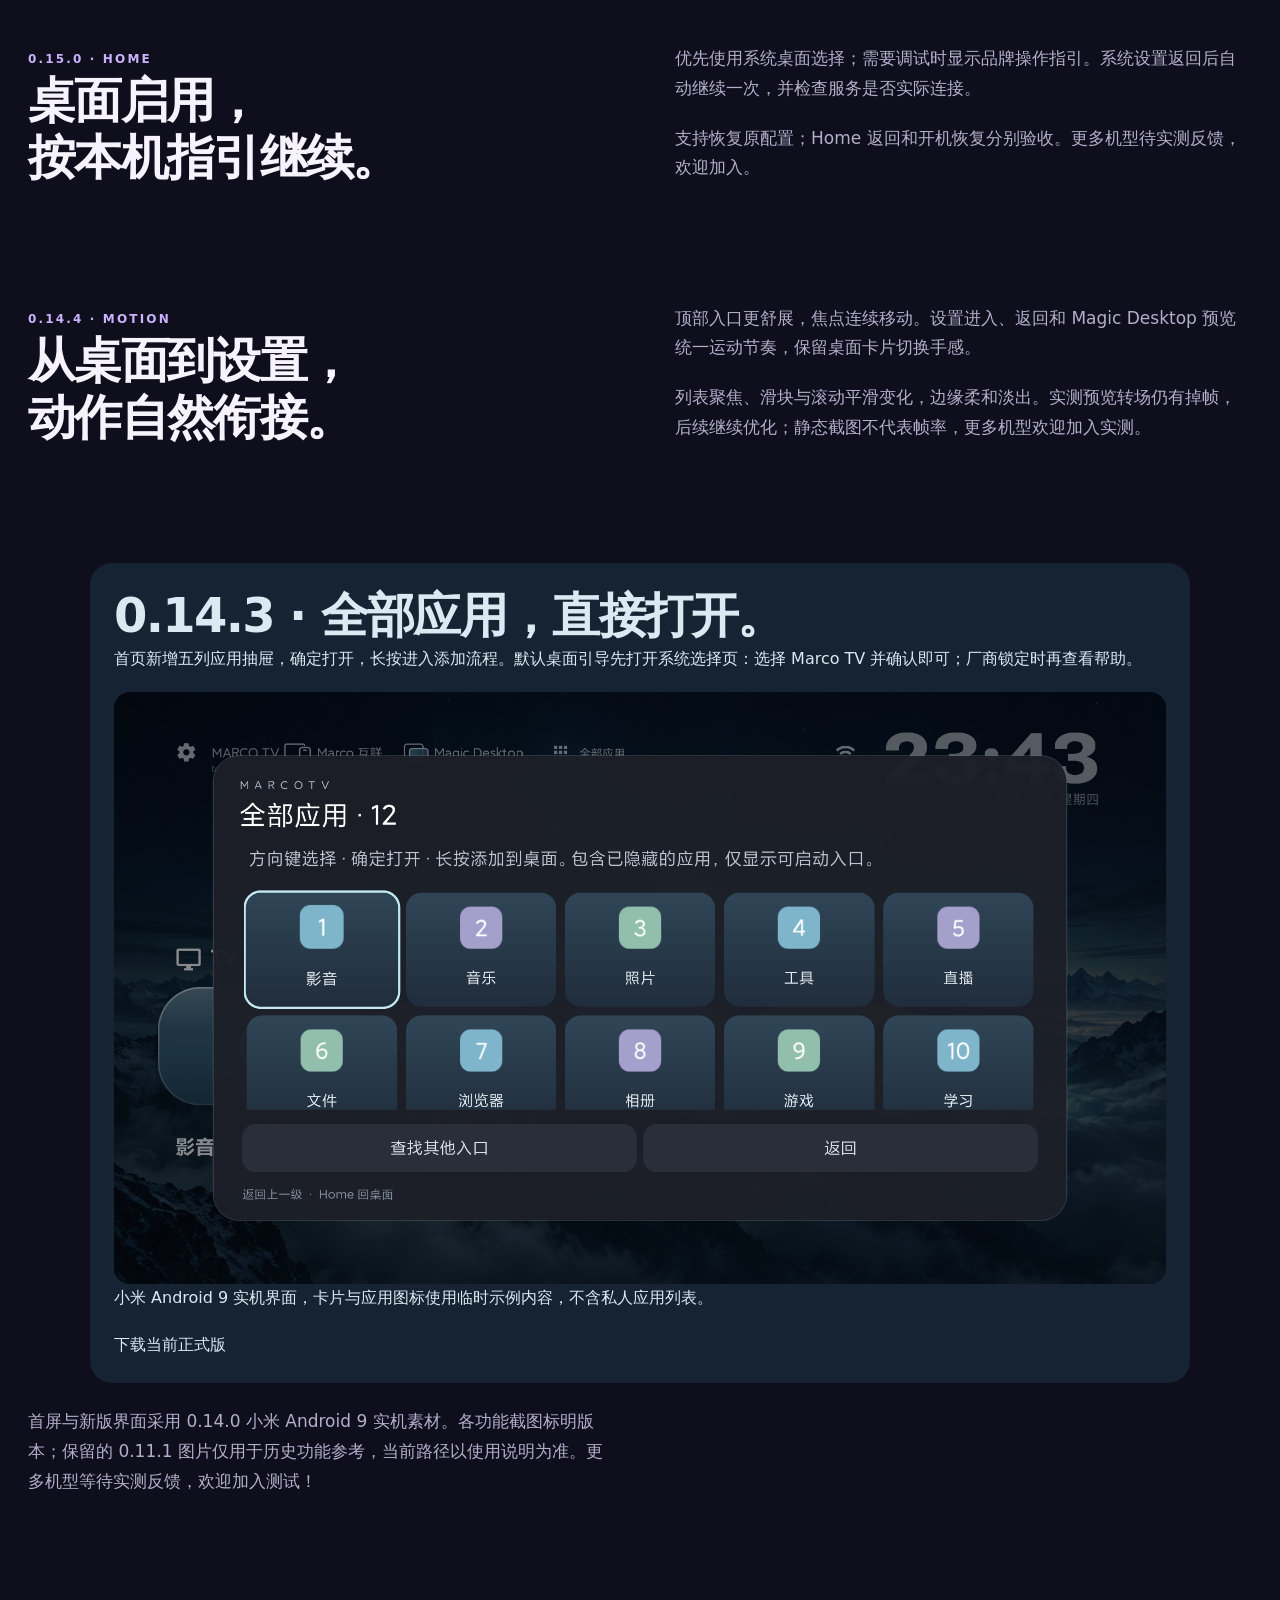
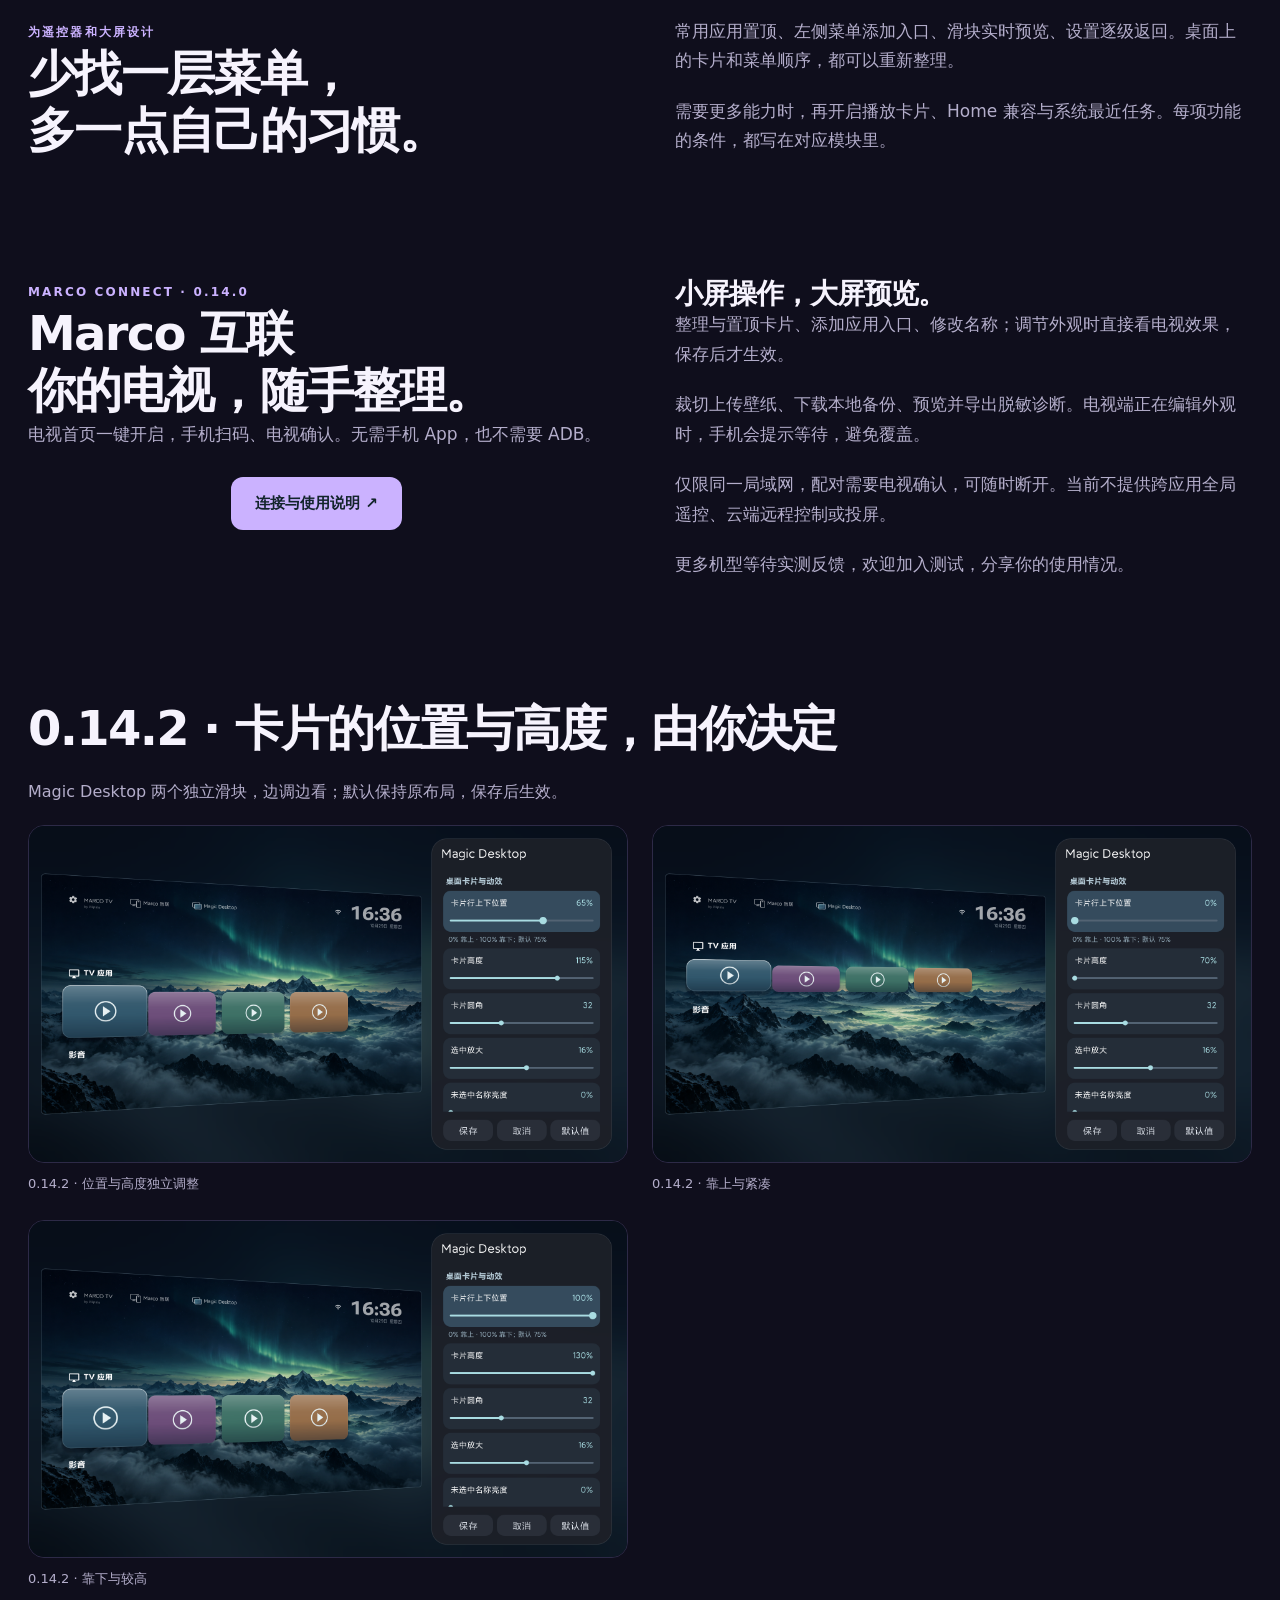
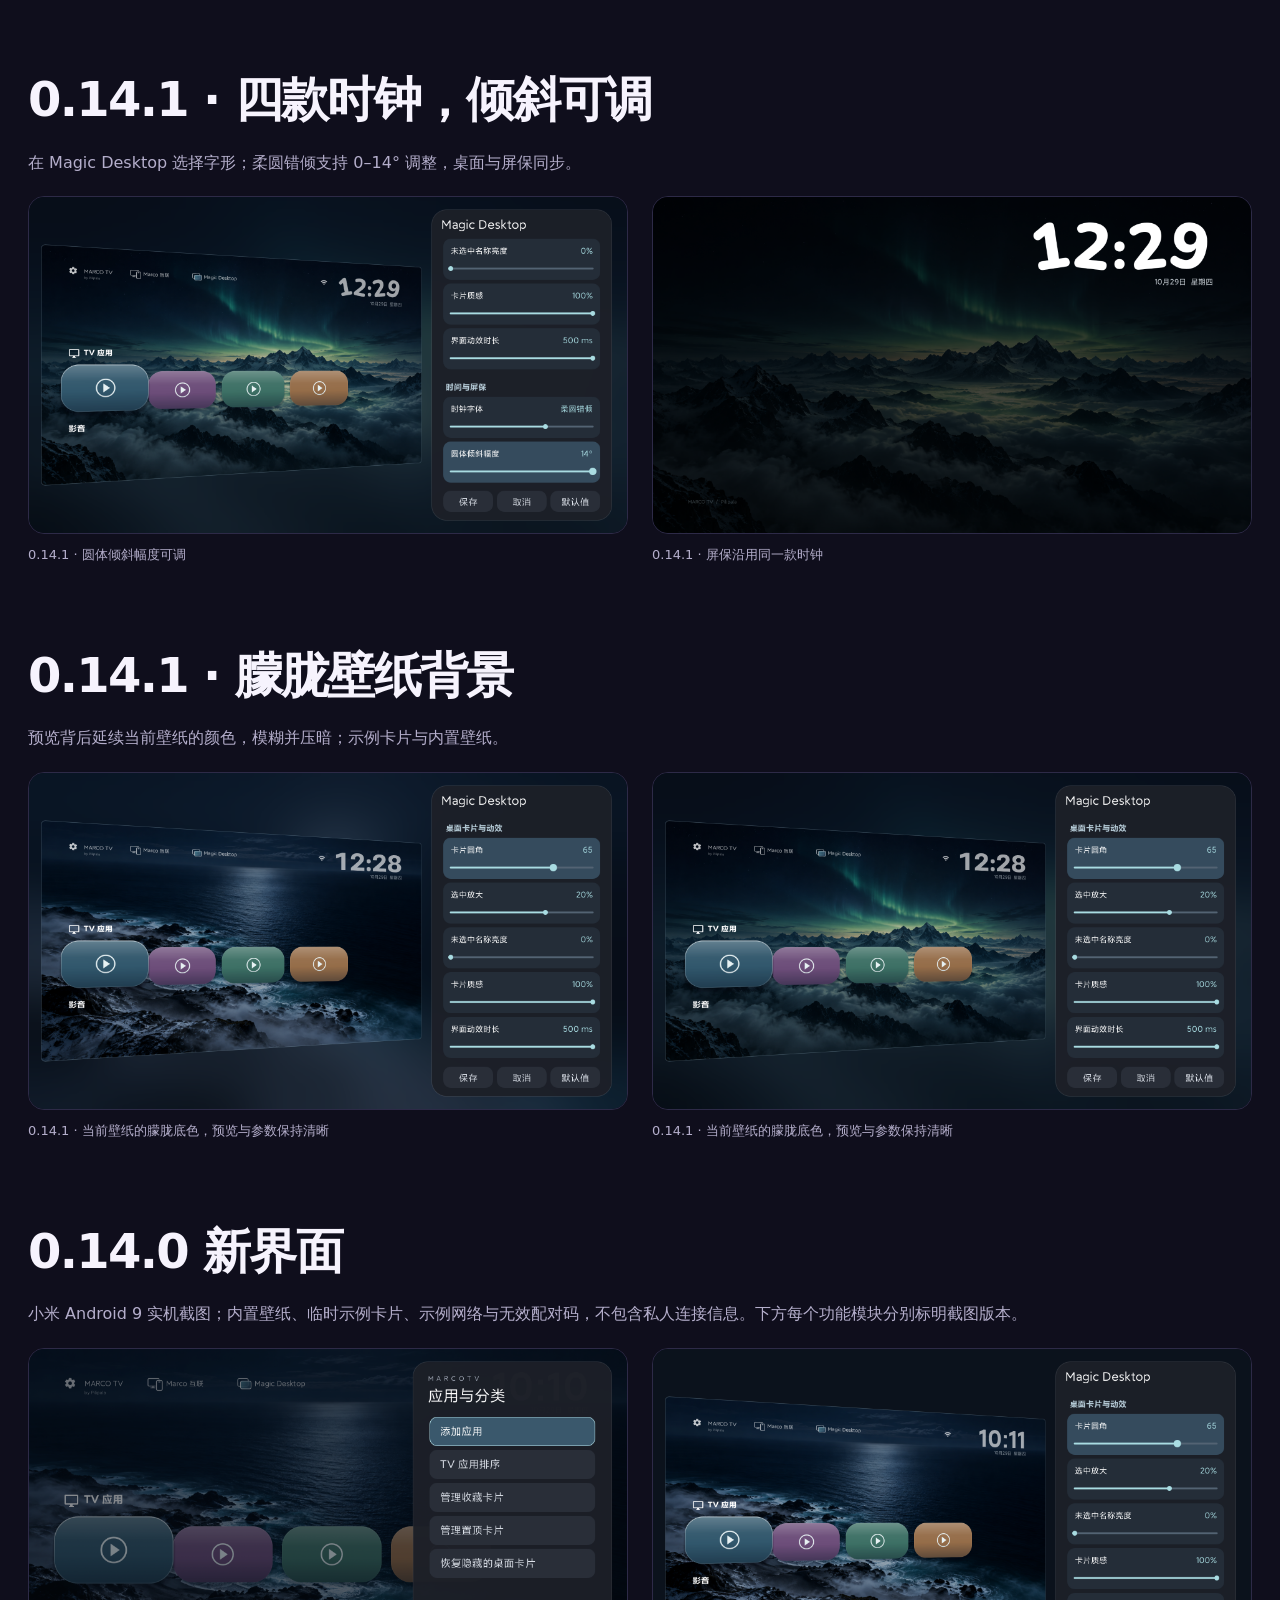
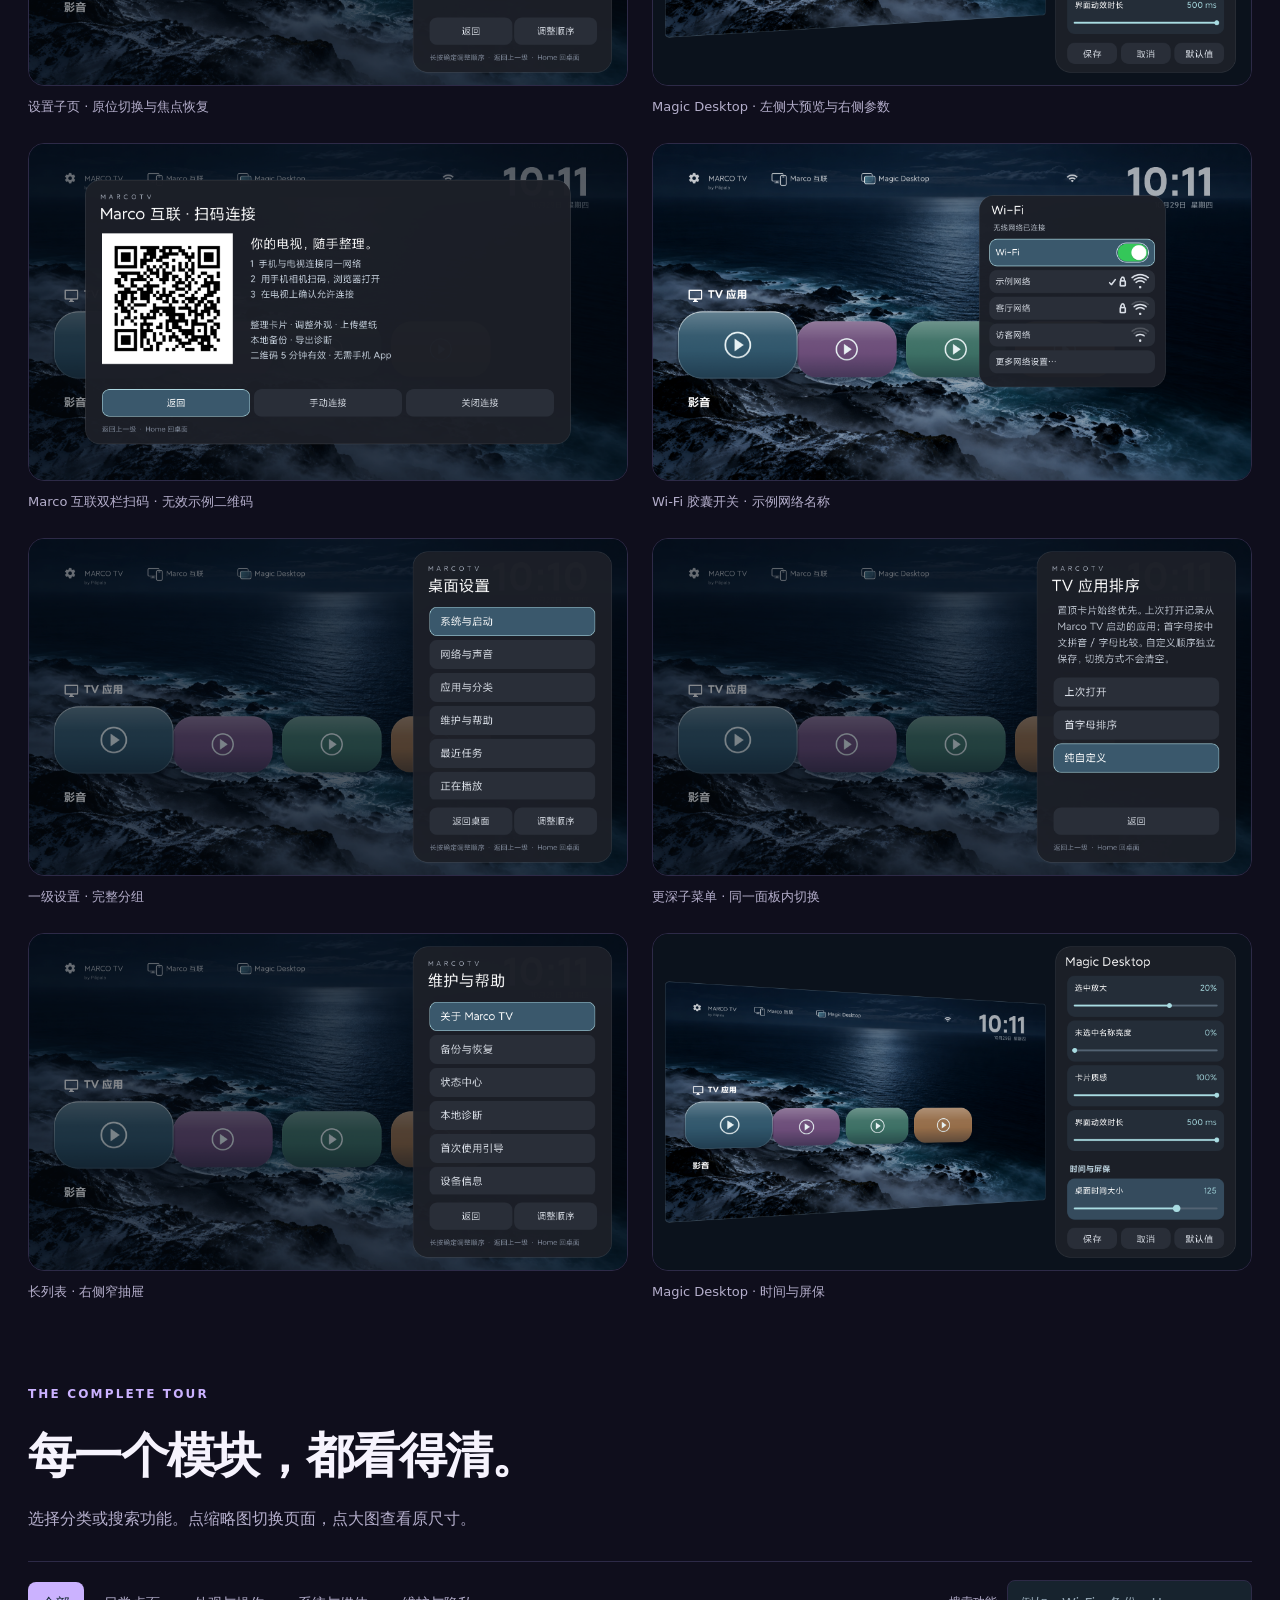
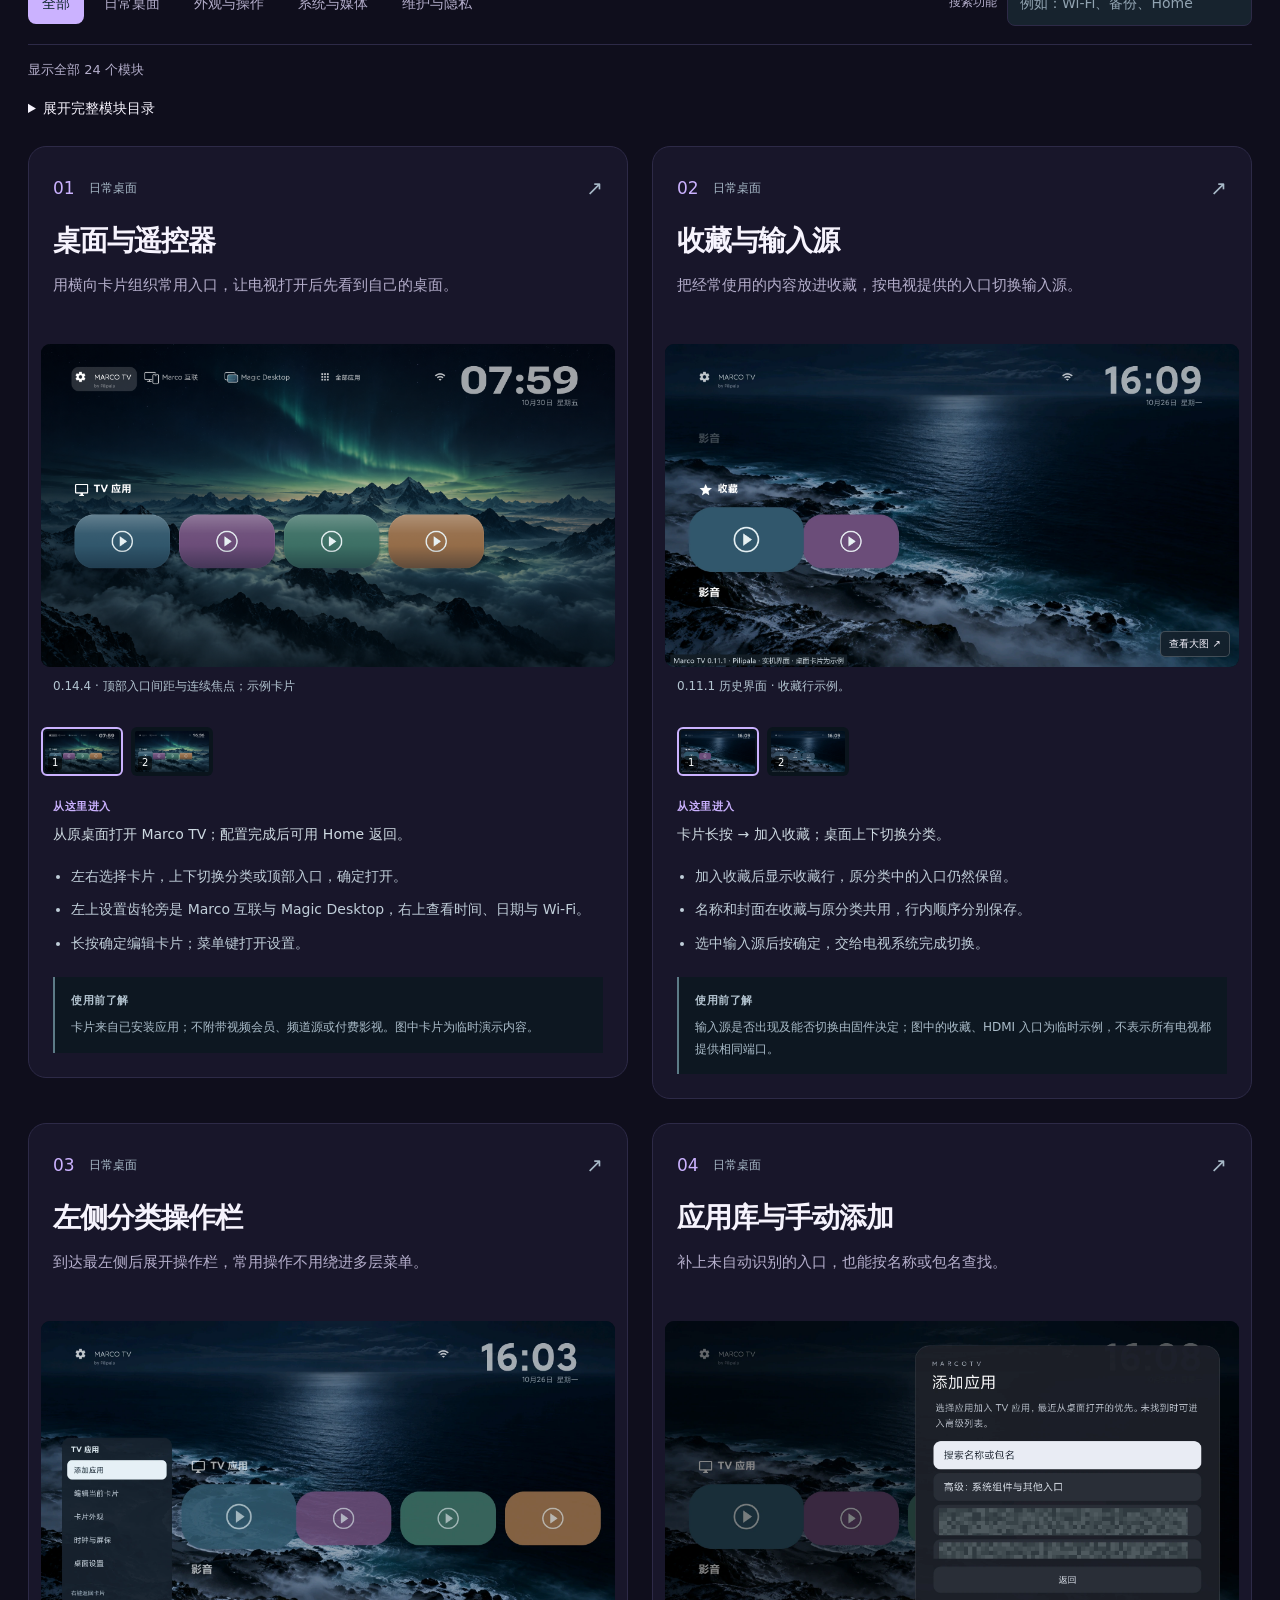
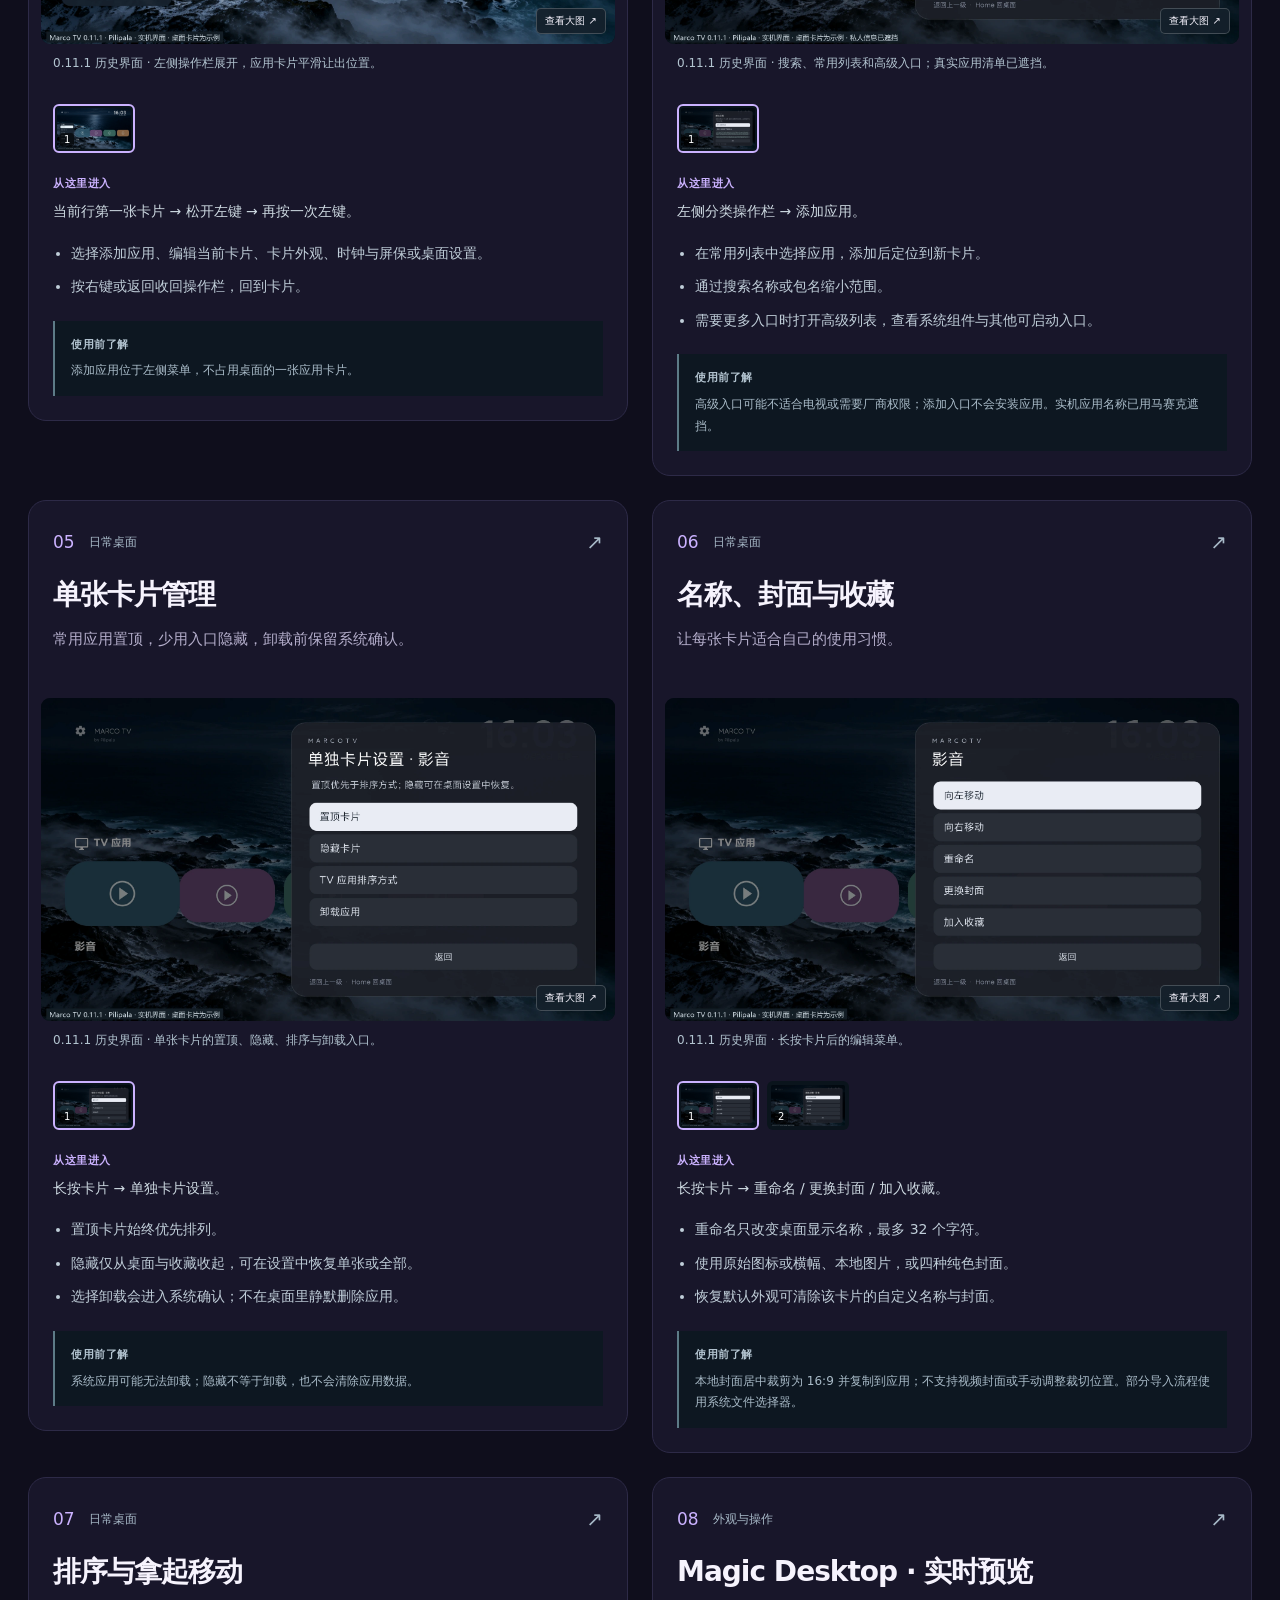
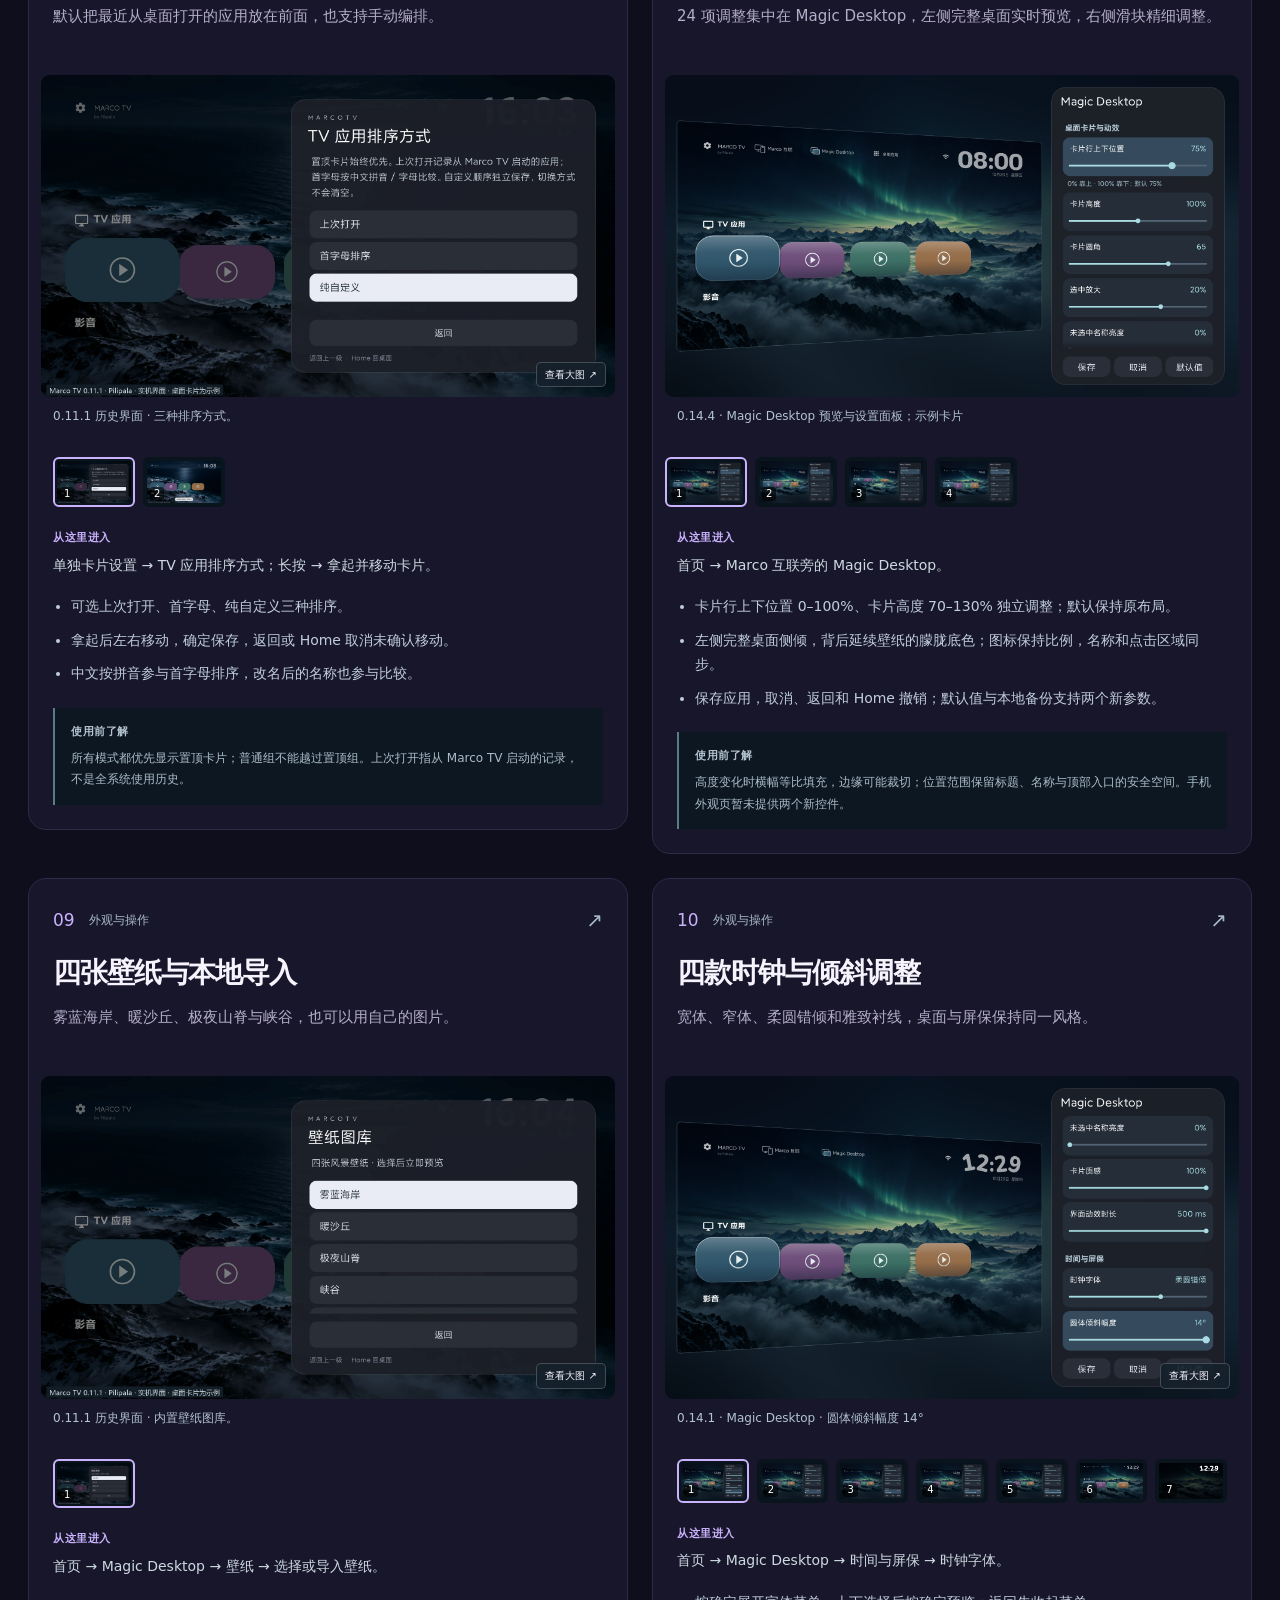
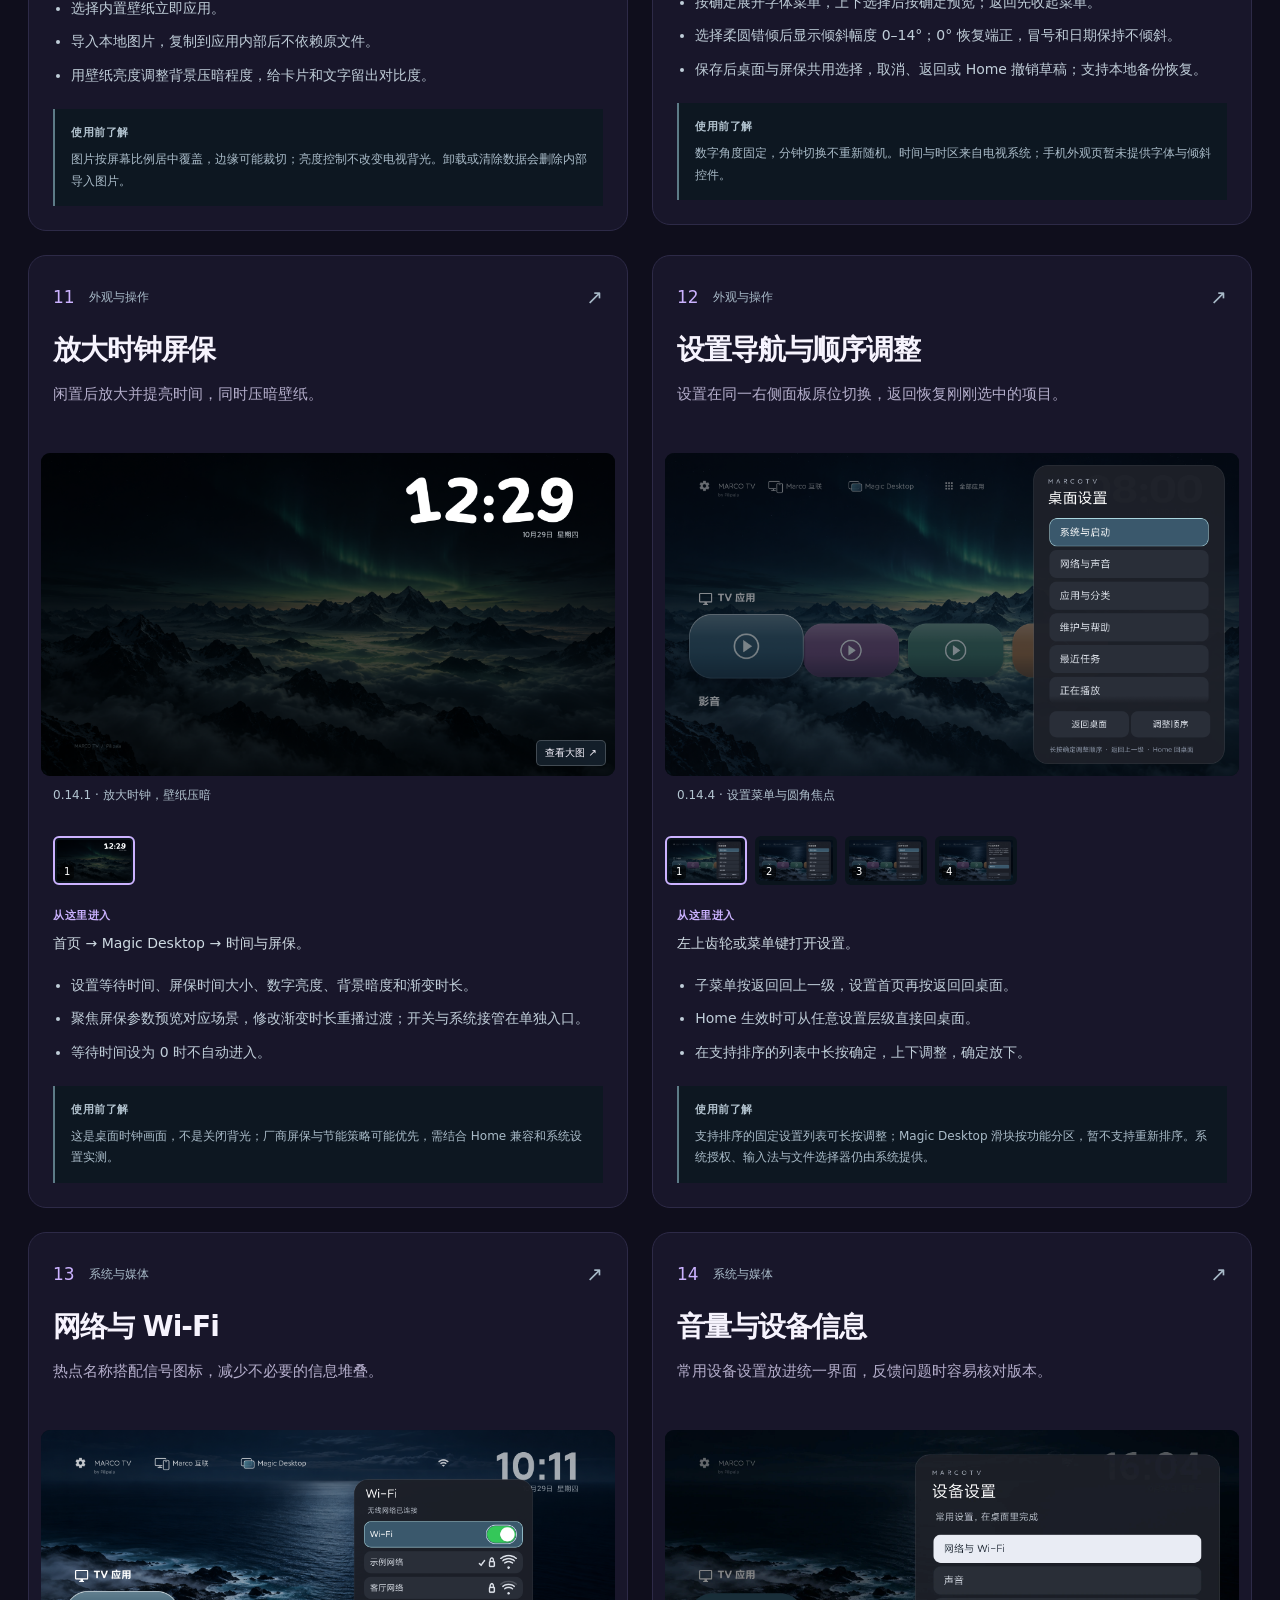
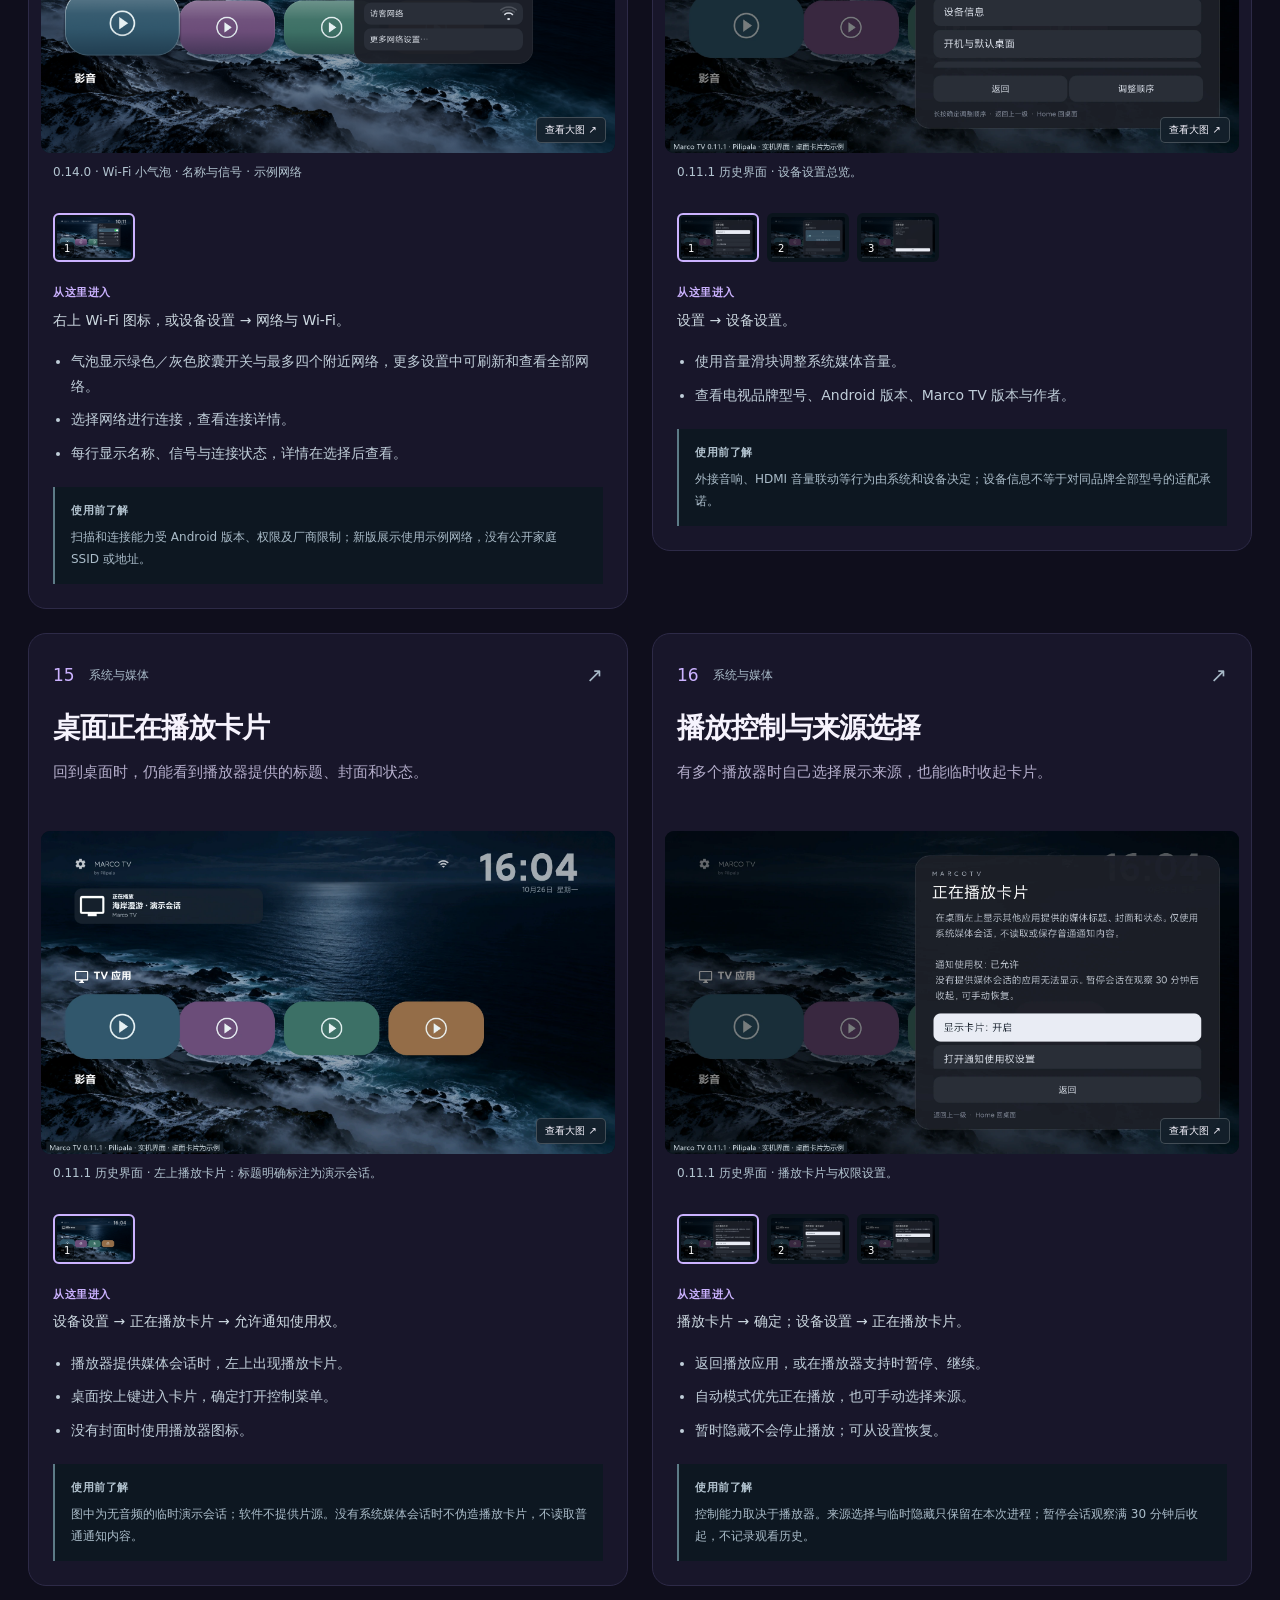
==== commit c3fc2560: "Release Marco TV 0.22.1: integrate collapsible header, fullscreen settings window fix, volume compat" ====
--- a/docs/showcase/index.html
+++ b/docs/showcase/index.html
@@ -4,10 +4,10 @@
 <body>
 
 <a class="skip" href="#modules">跳到功能模块</a><header><a class="brand" href="#top"><img class="mark" src="../brand/app-icon-192.png" width="34" height="34" alt="Marco TV 图标">Marco TV <small>by Pilipala</small></a><nav aria-label="主导航"><a href="#connect">Marco 互联</a><a href="#modules">功能</a><a href="../install/">无 U 盘安装</a><a href="https://github.com/Pilipala9919/MarcoTV">GitHub ↗</a></nav></header>
-<main id="top"><section class="hero"><div class="eyebrow">ANDROID TV LAUNCHER · 免费开源 · 0.22.0</div><h1>把电视桌面，<br><span>整理成自己的样子。</span></h1><p class="lead">应用、时间、风景，回到一眼看清的位置。<br>用遥控器就能调整，让每次按下 Home 都更顺手。</p><div class="actions"><a class="primary" href="https://github.com/Pilipala9919/MarcoTV/releases/latest">免费下载 Marco TV <span>↗</span></a><a class="secondary" href="#modules">查看全部功能 ↓</a></div><p class="refund">作者 Pilipala · GPL-3.0-only<br>如果你付费购买了本软件，请尽快向购买平台申请退款。</p><figure class="hero-screen"><a class="zoom" href="assets/89-desktop-motion.png"><img src="assets/89-desktop-motion.png" width="1920" height="1080" alt="Marco TV 实机桌面，卡片为临时示例"></a><figcaption>0.14.4 实机界面 · 示例卡片 · Android 9 · 1920 × 1080</figcaption></figure><div class="facts"><div><strong>24</strong><span>功能模块逐项介绍</span></div><div><strong>0.14.4</strong><span>新版界面实机展示</span></div><div><strong>本地</strong><span>备份与诊断，不自动上传</span></div></div></section><section class="intro" id="home0150"><div><span class="eyebrow">0.15.0 · HOME</span><h2>桌面启用，<br>按本机指引继续。</h2></div><div><p>优先使用系统桌面选择；需要调试时显示品牌操作指引。系统设置返回后自动继续一次，并检查服务是否实际连接。</p><p>支持恢复原配置；Home 返回和开机恢复分别验收。更多机型待实测反馈，欢迎加入。</p></div></section><section class="intro" id="motion0144"><div><span class="eyebrow">0.14.4 · MOTION</span><h2>从桌面到设置，<br>动作自然衔接。</h2></div><div><p>顶部入口更舒展，焦点连续移动。设置进入、返回和 Magic Desktop 预览统一运动节奏，保留桌面卡片切换手感。</p><p>列表聚焦、滑块与滚动平滑变化，边缘柔和淡出。实测预览转场仍有掉帧，后续继续优化；静态截图不代表帧率，更多机型欢迎加入实测。</p></div></section><section style="max-width:1100px;margin:24px auto;padding:24px;color:#dbe9f2;background:#152333;border-radius:22px">
+<main id="top"><section class="hero"><div class="eyebrow">ANDROID TV LAUNCHER · 免费开源 · 0.22.1</div><h1>把电视桌面，<br><span>整理成自己的样子。</span></h1><p class="lead">应用、时间、风景，回到一眼看清的位置。<br>用遥控器就能调整，让每次按下 Home 都更顺手。</p><div class="actions"><a class="primary" href="https://github.com/Pilipala9919/MarcoTV/releases/latest">免费下载 Marco TV <span>↗</span></a><a class="secondary" href="#modules">查看全部功能 ↓</a></div><p class="refund">作者 Pilipala · GPL-3.0-only<br>如果你付费购买了本软件，请尽快向购买平台申请退款。</p><figure class="hero-screen"><a class="zoom" href="assets/89-desktop-motion.png"><img src="assets/89-desktop-motion.png" width="1920" height="1080" alt="Marco TV 实机桌面，卡片为临时示例"></a><figcaption>0.14.4 实机界面 · 示例卡片 · Android 9 · 1920 × 1080</figcaption></figure><div class="facts"><div><strong>24</strong><span>功能模块逐项介绍</span></div><div><strong>0.14.4</strong><span>新版界面实机展示</span></div><div><strong>本地</strong><span>备份与诊断，不自动上传</span></div></div></section><section class="intro" id="home0150"><div><span class="eyebrow">0.15.0 · HOME</span><h2>桌面启用，<br>按本机指引继续。</h2></div><div><p>优先使用系统桌面选择；需要调试时显示品牌操作指引。系统设置返回后自动继续一次，并检查服务是否实际连接。</p><p>支持恢复原配置；Home 返回和开机恢复分别验收。更多机型待实测反馈，欢迎加入。</p></div></section><section class="intro" id="motion0144"><div><span class="eyebrow">0.14.4 · MOTION</span><h2>从桌面到设置，<br>动作自然衔接。</h2></div><div><p>顶部入口更舒展，焦点连续移动。设置进入、返回和 Magic Desktop 预览统一运动节奏，保留桌面卡片切换手感。</p><p>列表聚焦、滑块与滚动平滑变化，边缘柔和淡出。实测预览转场仍有掉帧，后续继续优化；静态截图不代表帧率，更多机型欢迎加入实测。</p></div></section><section style="max-width:1100px;margin:24px auto;padding:24px;color:#dbe9f2;background:#152333;border-radius:22px">
 <h2>0.14.3 · 全部应用，直接打开。</h2><p>首页新增五列应用抽屉，确定打开，长按进入添加流程。默认桌面引导先打开系统选择页：选择 Marco TV 并确认即可；厂商锁定时再查看帮助。</p>
 <img src="assets/87-all-apps-drawer.png" alt="全部应用抽屉，临时示例应用" style="width:100%;border-radius:16px"><p>小米 Android 9 实机界面，卡片与应用图标使用临时示例内容，不含私人应用列表。</p>
-<a href="https://marcotv.wlj9919.top/MarcoTV-0.22.0.apk">下载当前正式版</a></section>
+<a href="https://marcotv.wlj9919.top/MarcoTV-0.22.1.apk">下载当前正式版</a></section>
 <section class="intro"><p>首屏与新版界面采用 0.14.0 小米 Android 9 实机素材。各功能截图标明版本；保留的 0.11.1 图片仅用于历史功能参考，当前路径以<a href="https://github.com/Pilipala9919/MarcoTV/blob/main/docs/使用说明.md">使用说明</a>为准。更多机型等待实测反馈，欢迎加入测试！</p></section>
 <section class="intro"><div><span class="eyebrow">为遥控器和大屏设计</span><h2>少找一层菜单，<br>多一点自己的习惯。</h2></div><div><p>常用应用置顶、左侧菜单添加入口、滑块实时预览、设置逐级返回。桌面上的卡片和菜单顺序，都可以重新整理。</p><p>需要更多能力时，再开启播放卡片、Home 兼容与系统最近任务。每项功能的条件，都写在对应模块里。</p></div></section>
 <section id="connect" class="intro"><div><span class="eyebrow">MARCO CONNECT · 0.14.0</span><h2>Marco 互联<br>你的电视，随手整理。</h2><p>电视首页一键开启，手机扫码、电视确认。无需手机 App，也不需要 ADB。</p><div class="actions"><a class="primary" href="https://github.com/Pilipala9919/MarcoTV/blob/main/docs/手机管理.md">连接与使用说明 ↗</a></div></div><div><h3>小屏操作，大屏预览。</h3><p>整理与置顶卡片、添加应用入口、修改名称；调节外观时直接看电视效果，保存后才生效。</p><p>裁切上传壁纸、下载本地备份、预览并导出脱敏诊断。电视端正在编辑外观时，手机会提示等待，避免覆盖。</p><p>仅限同一局域网，配对需要电视确认，可随时断开。当前不提供跨应用全局遥控、云端远程控制或投屏。</p><p>更多机型等待实测反馈，<a href="https://github.com/Pilipala9919/MarcoTV/issues">欢迎加入测试，分享你的使用情况</a>。</p></div></section>
